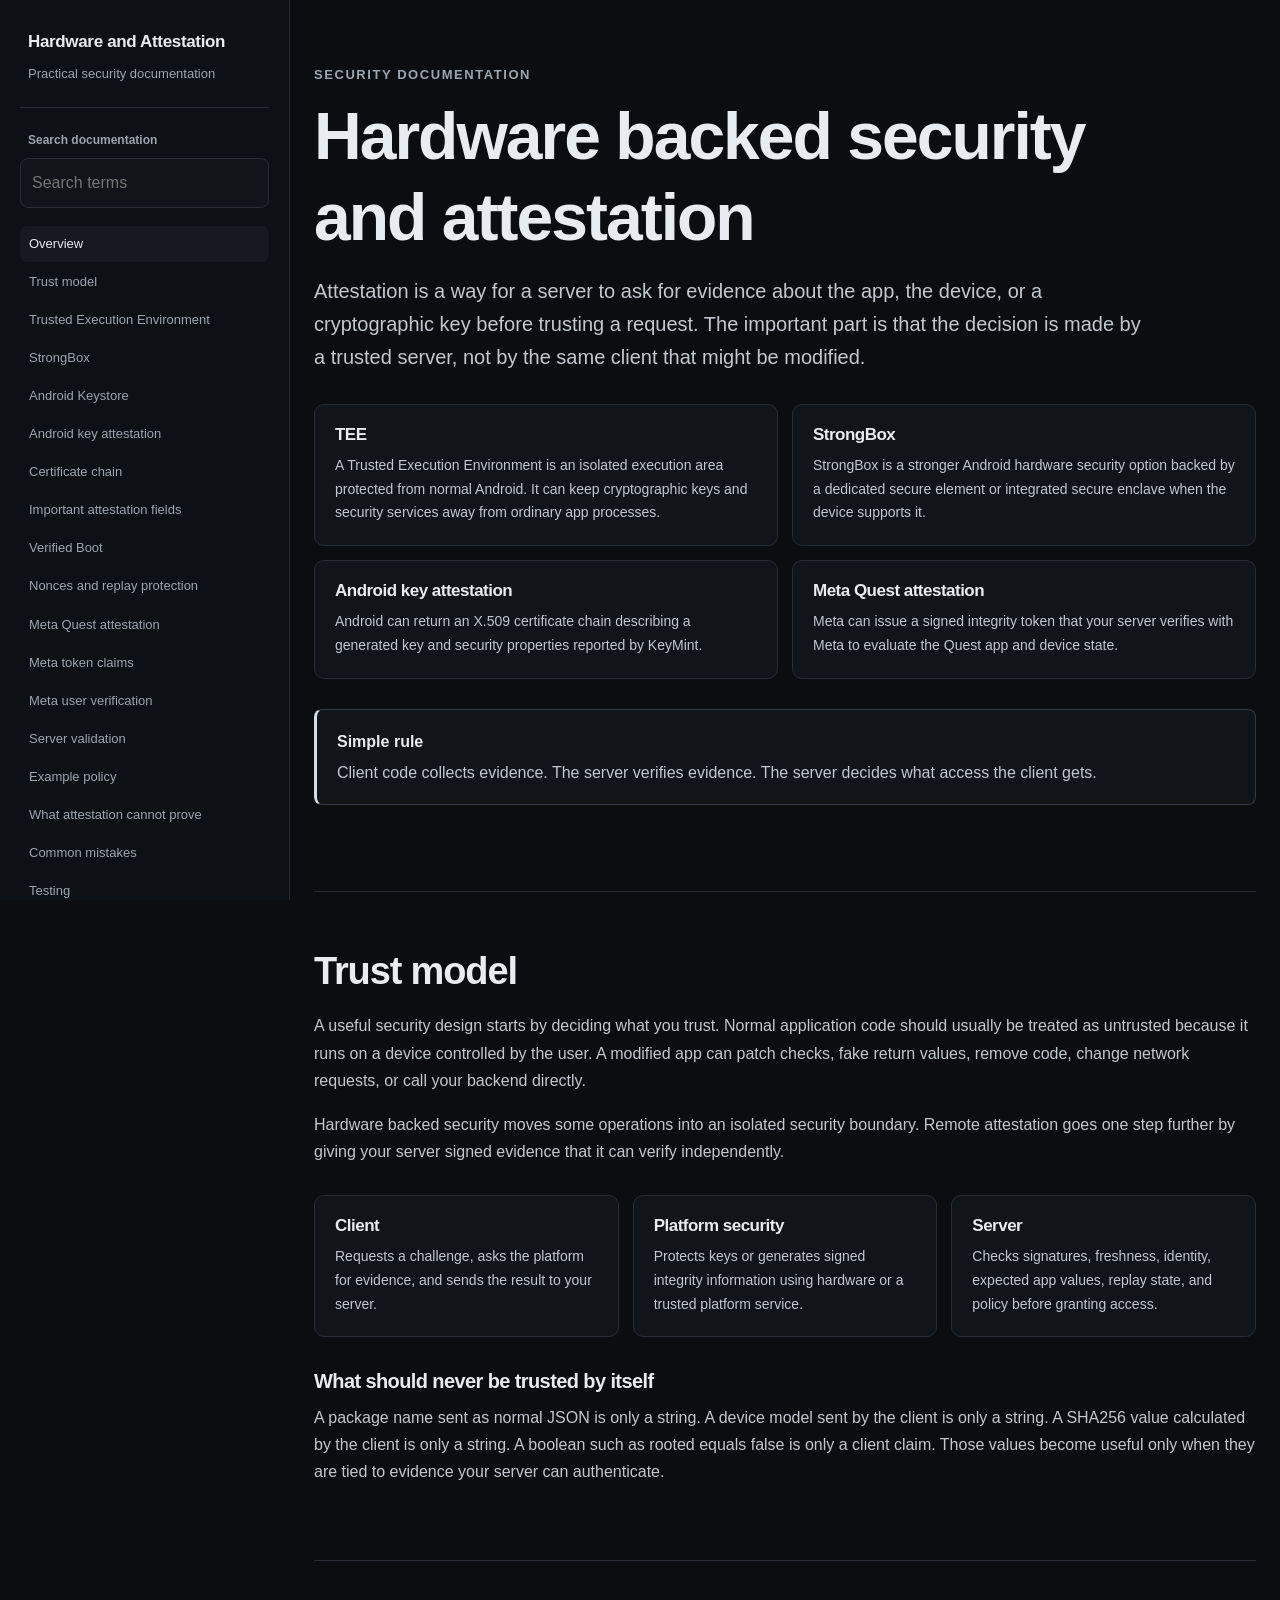
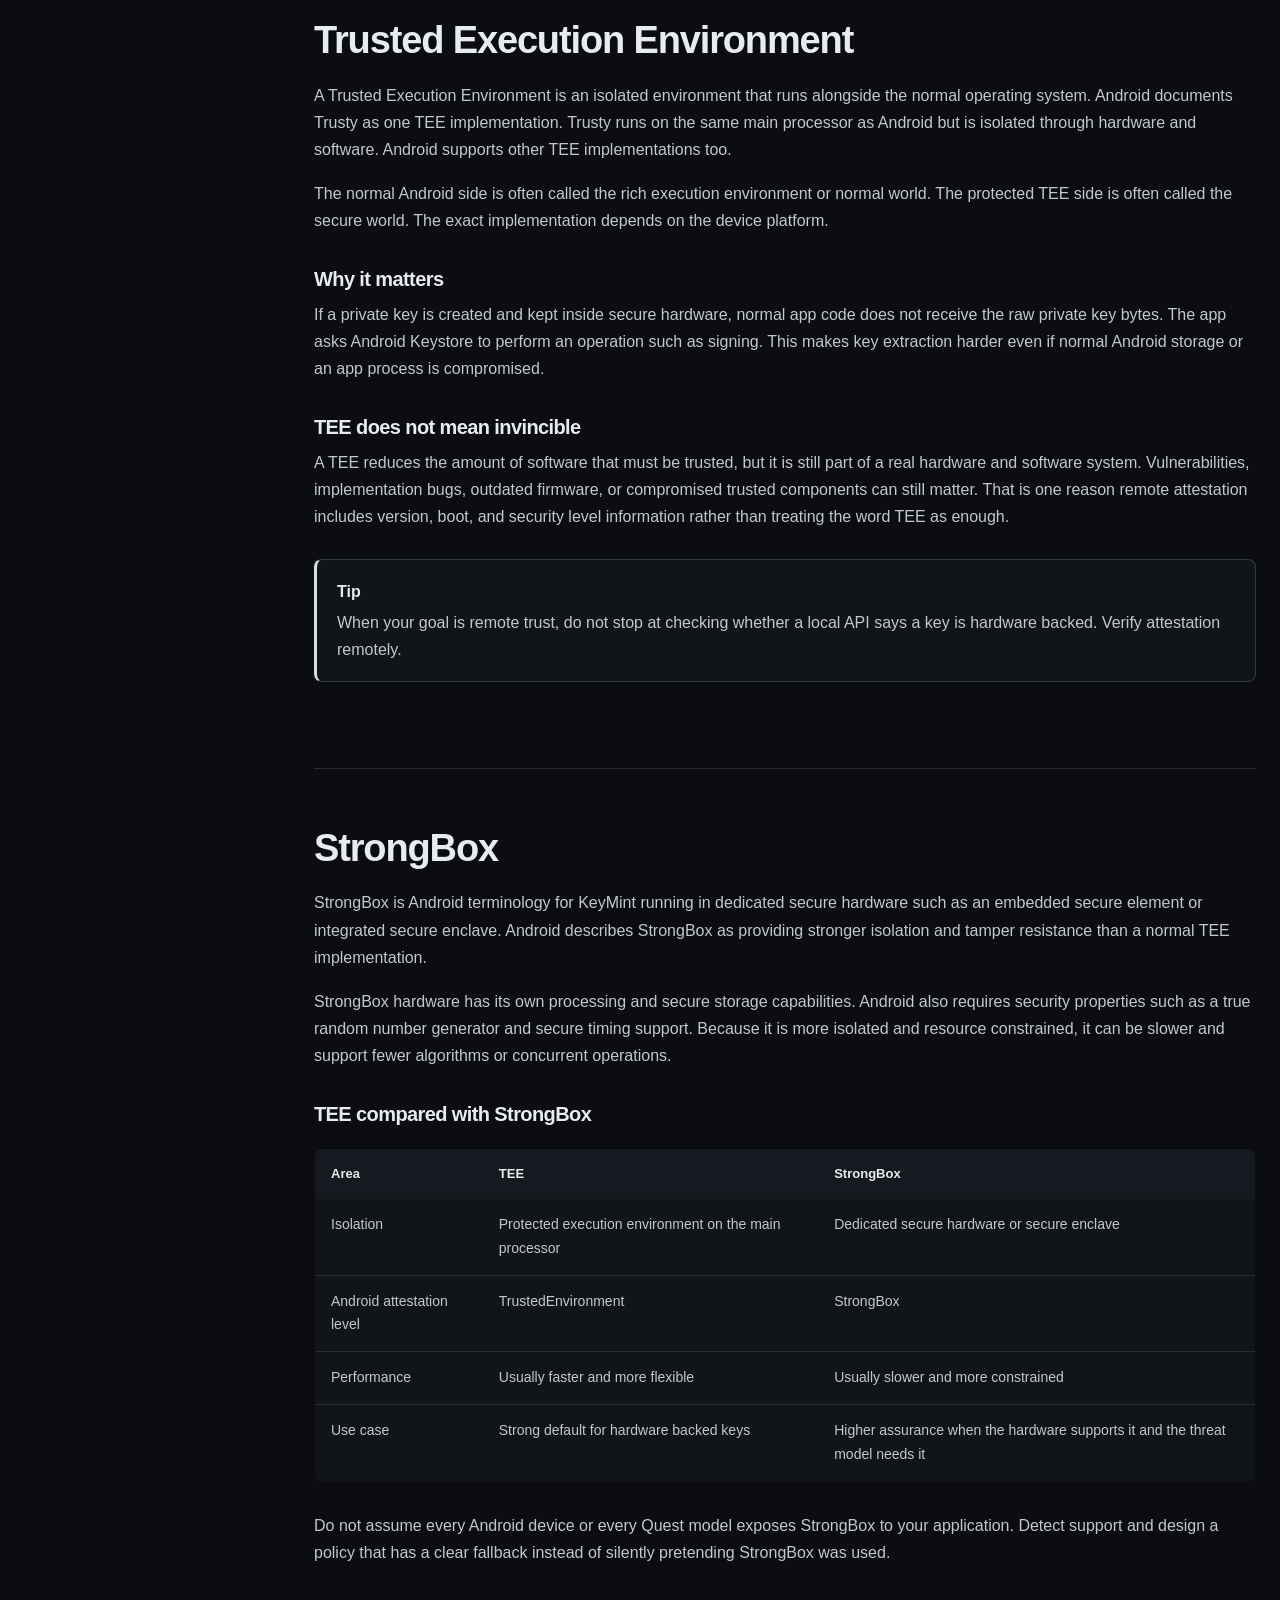
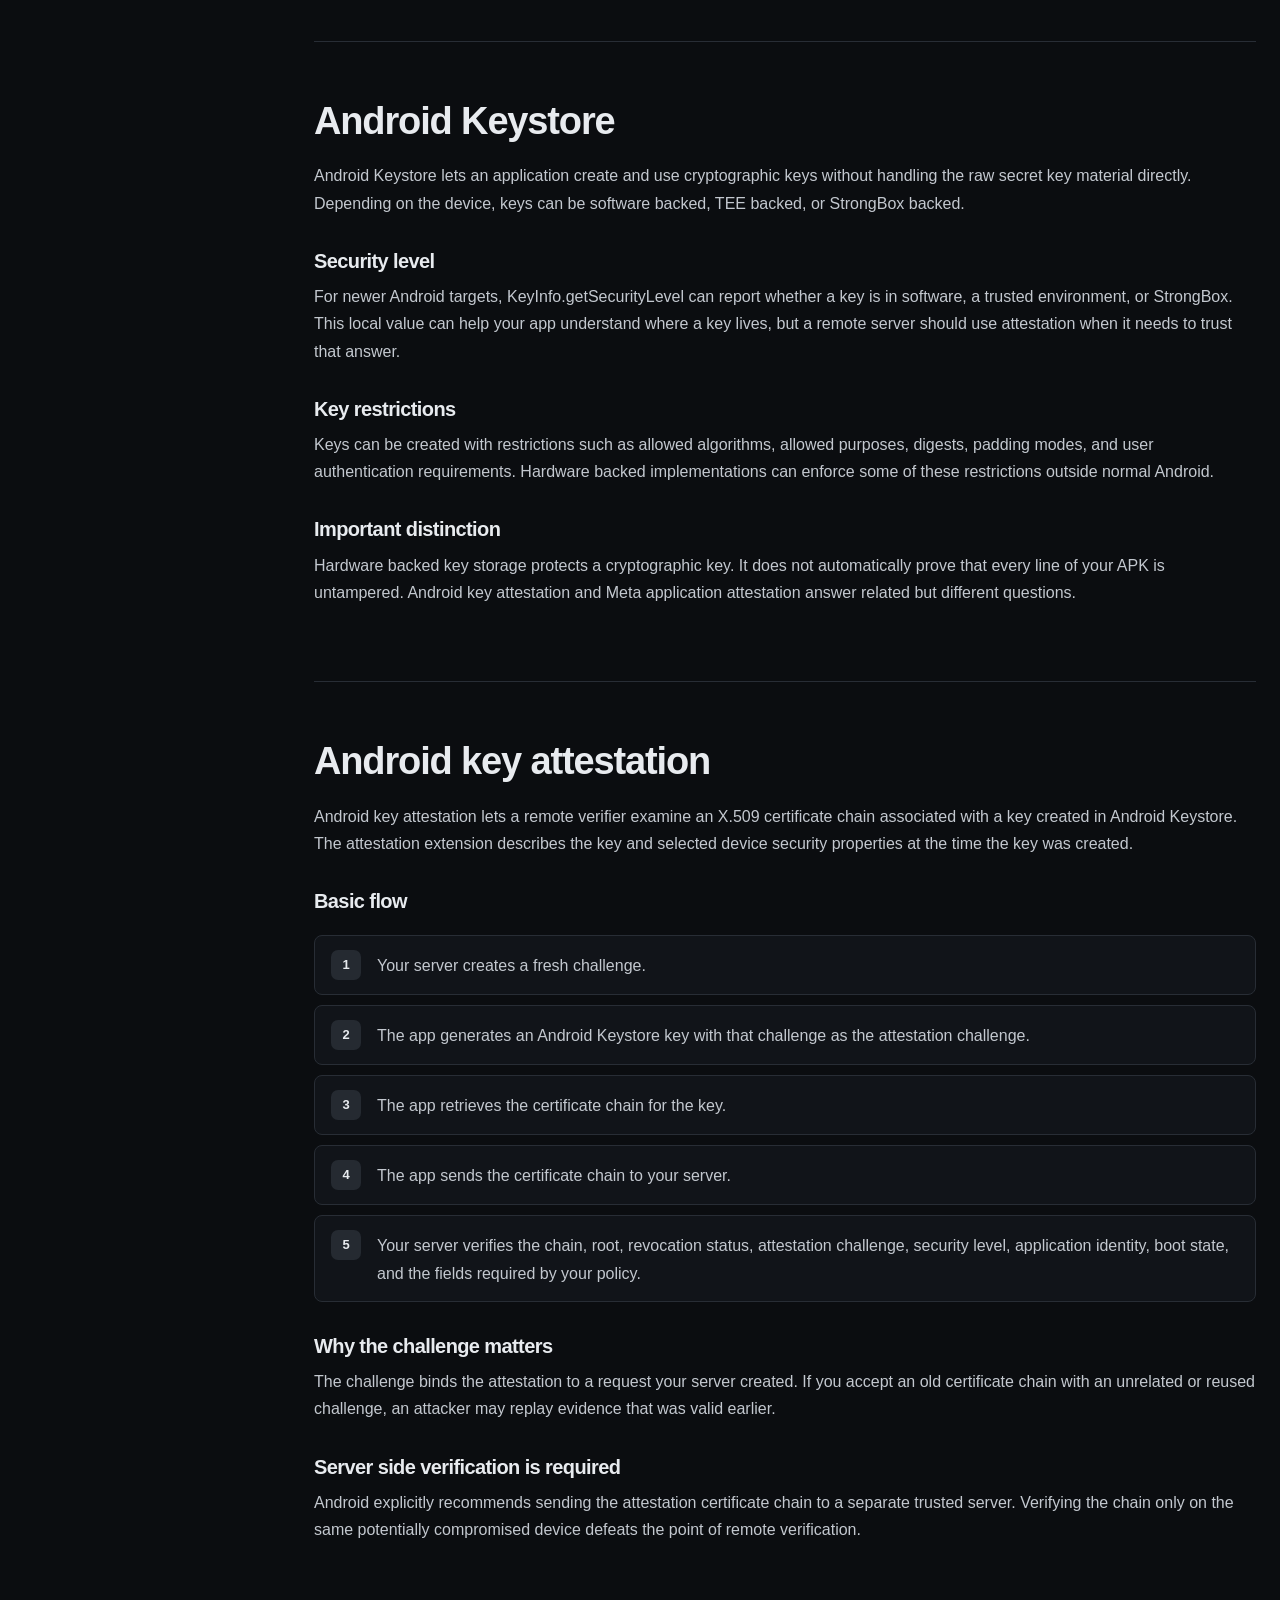
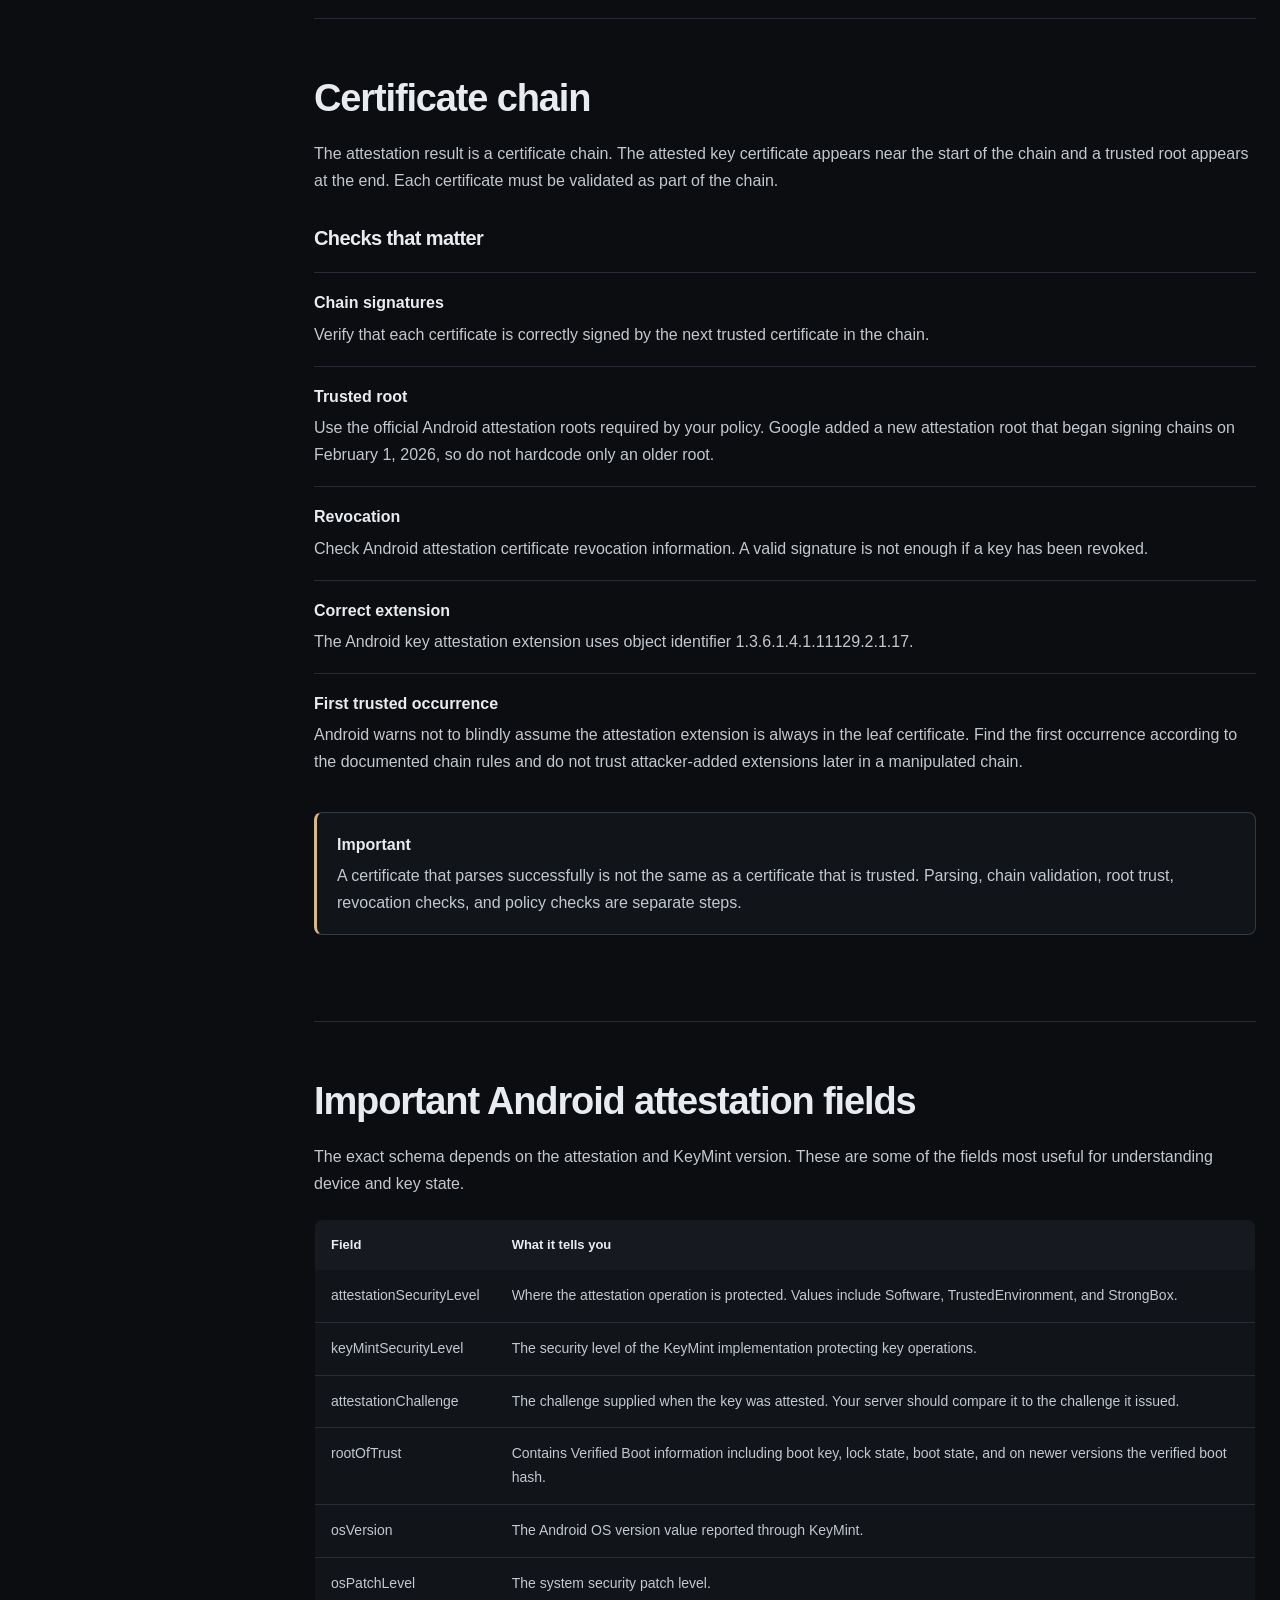
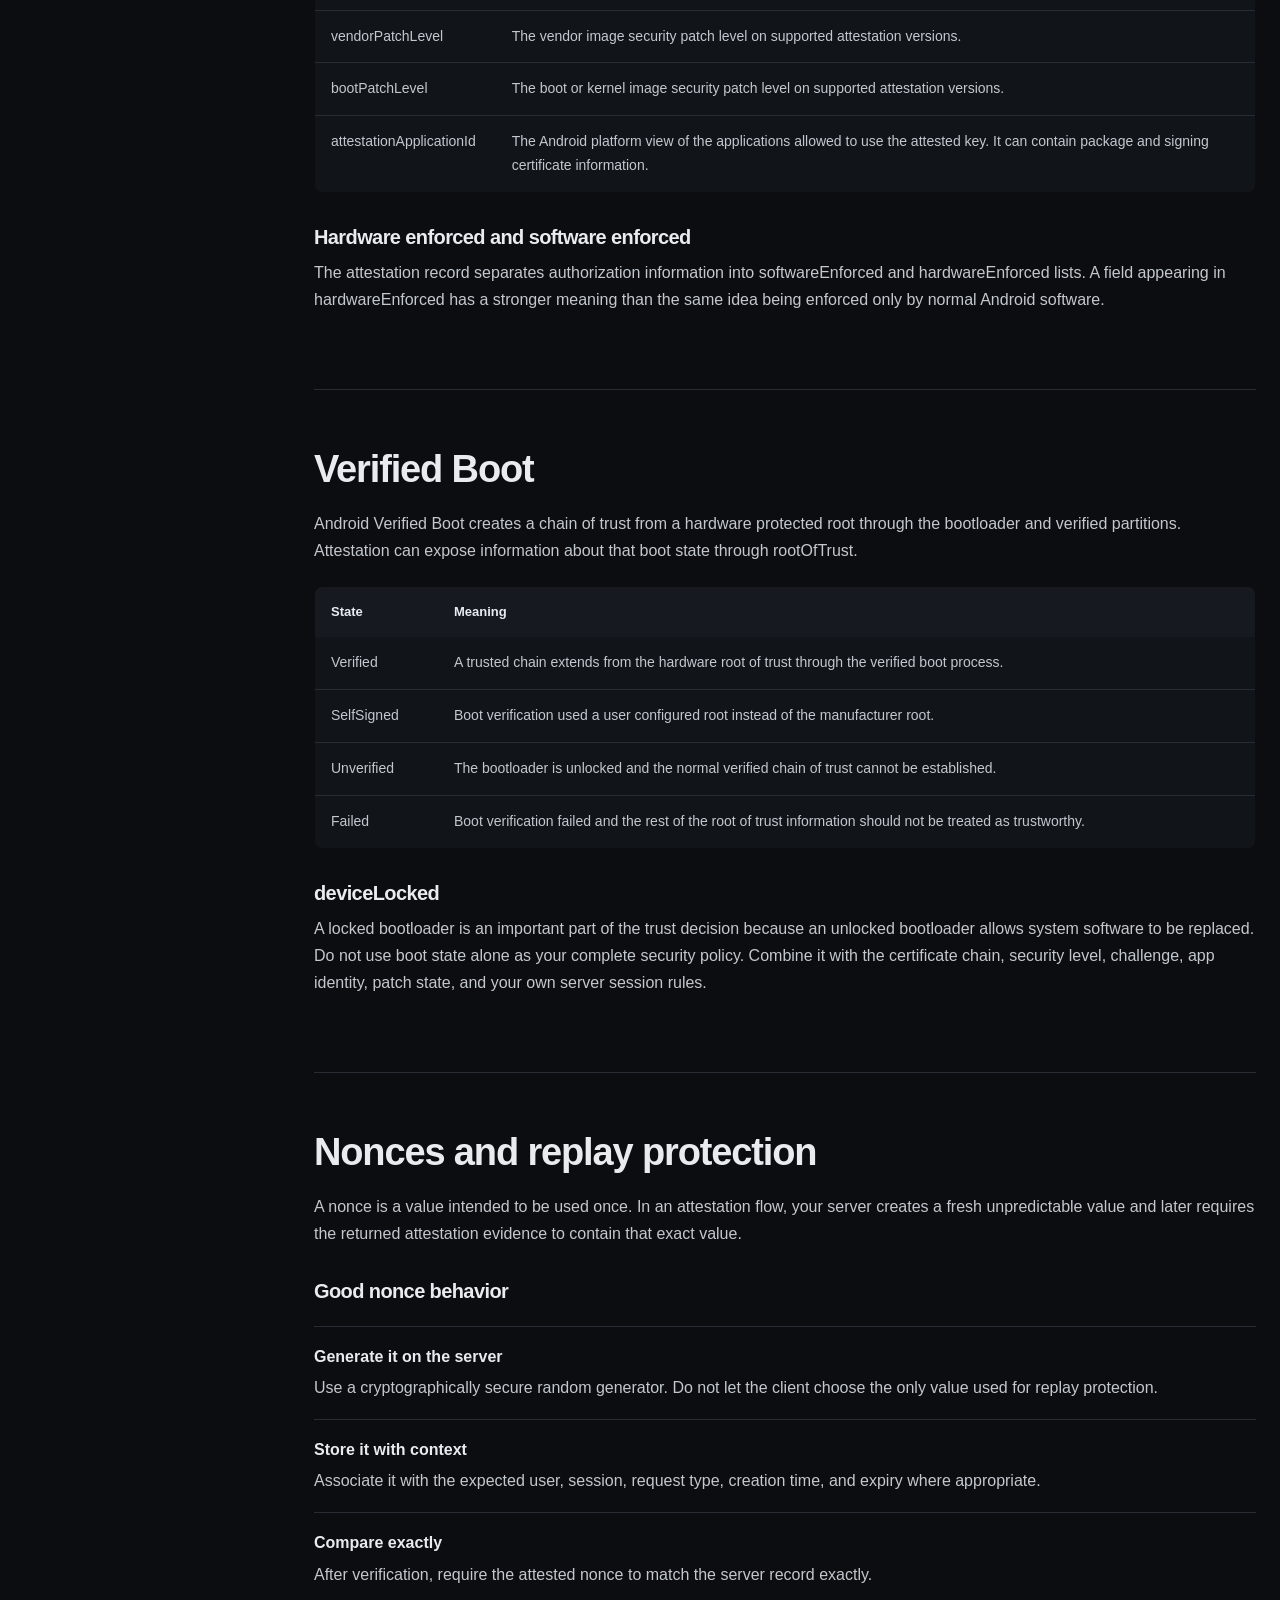
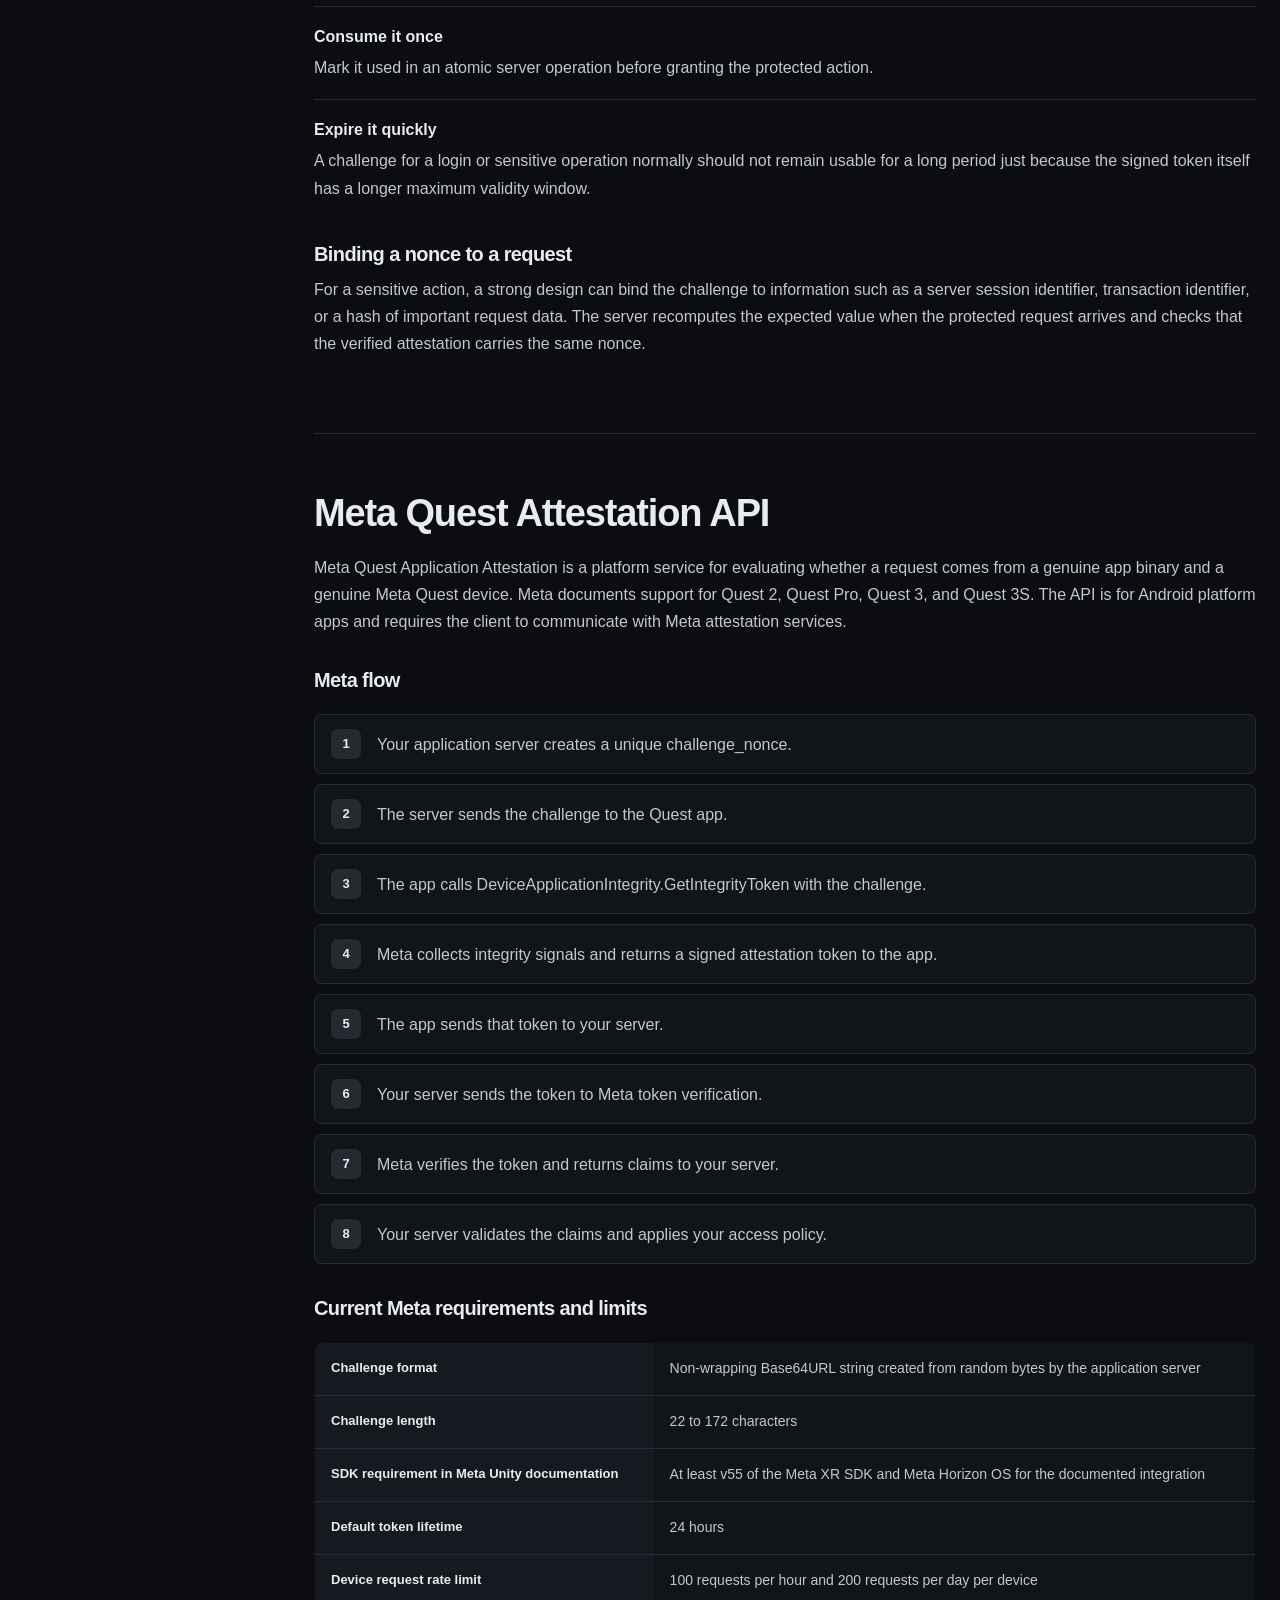
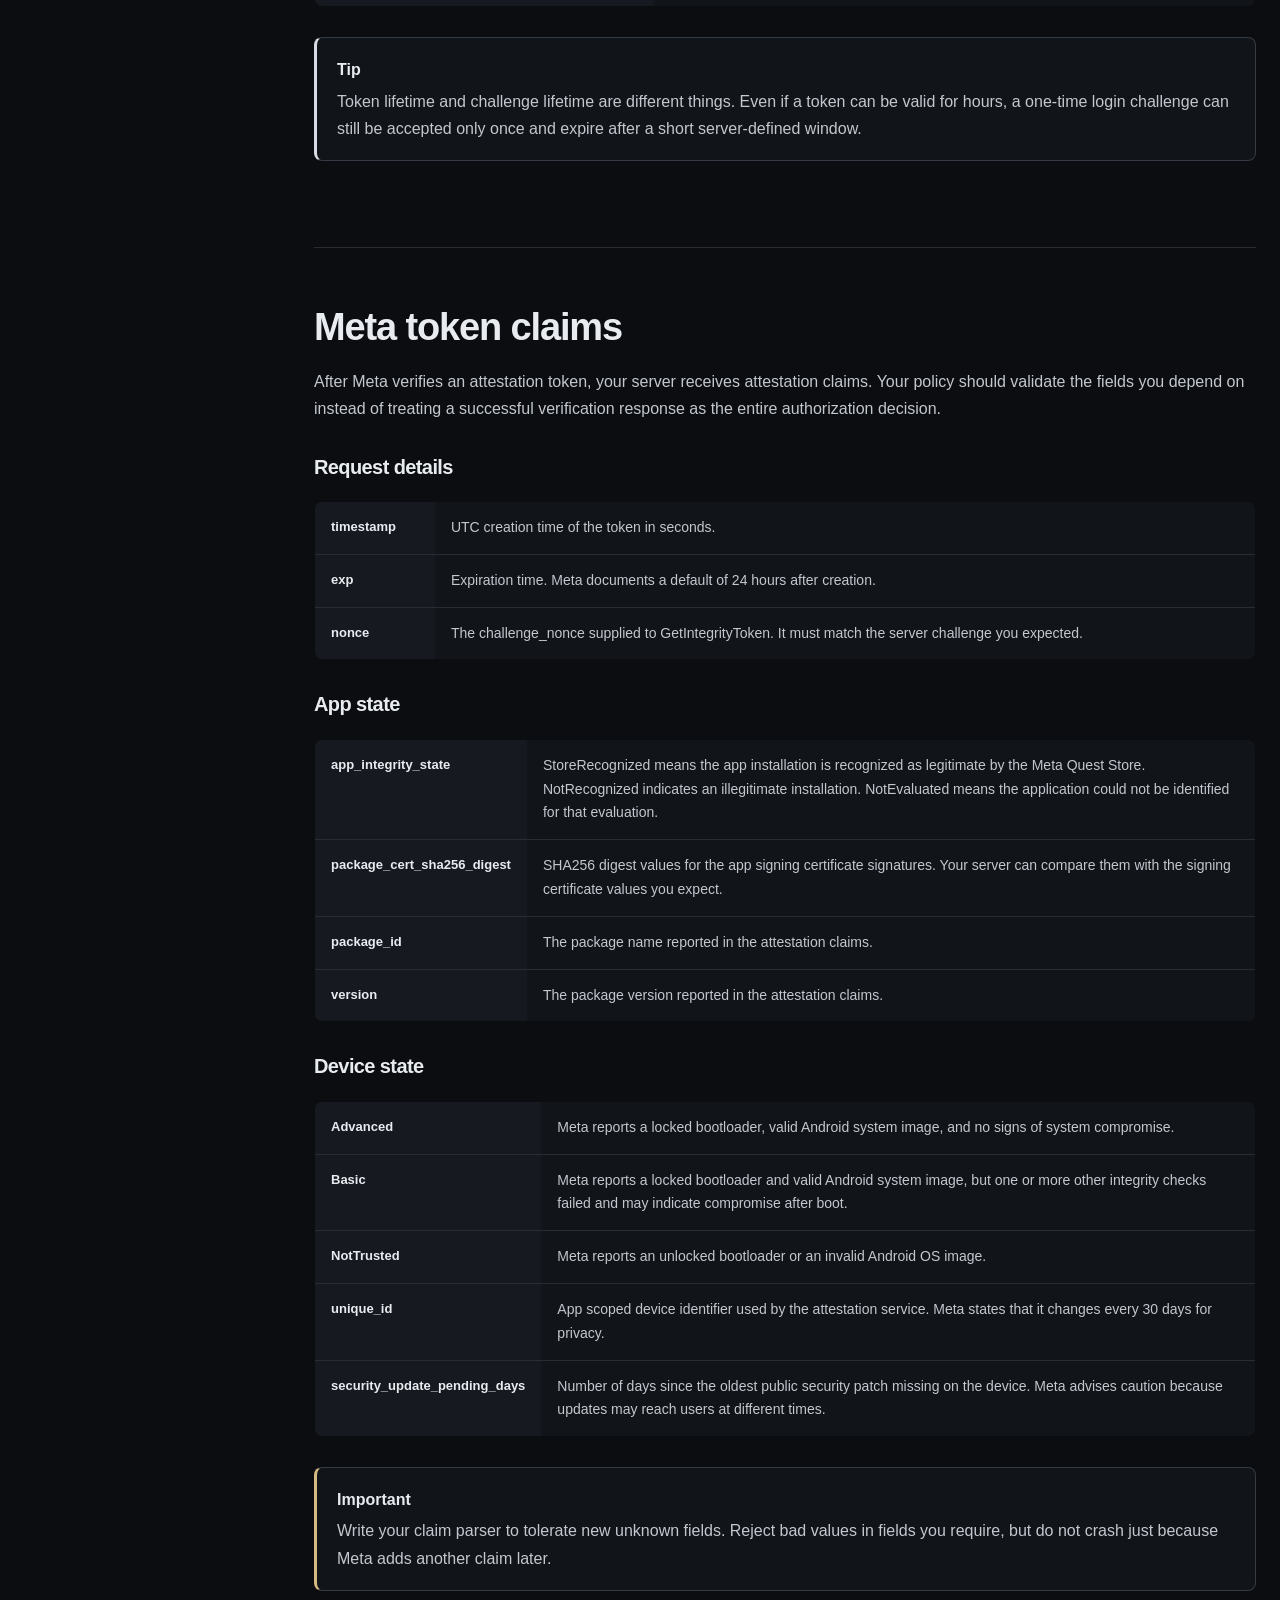
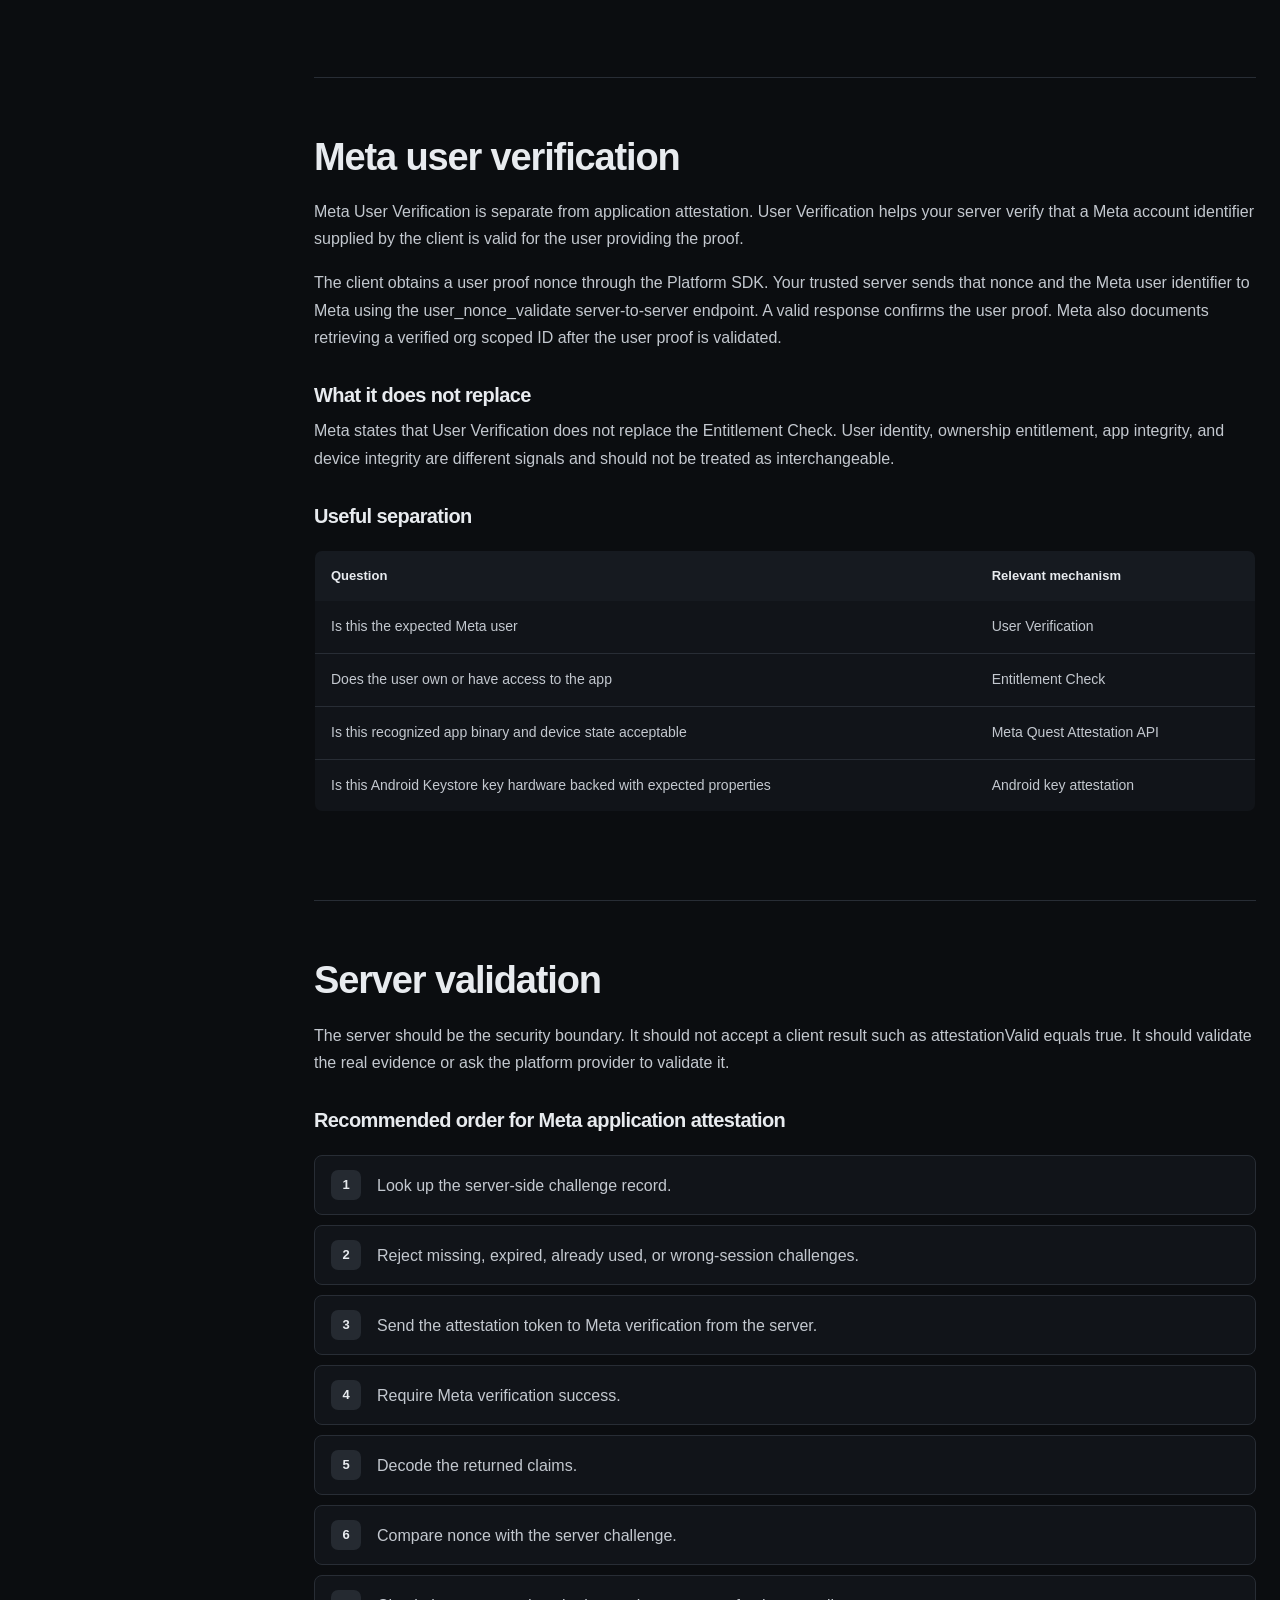
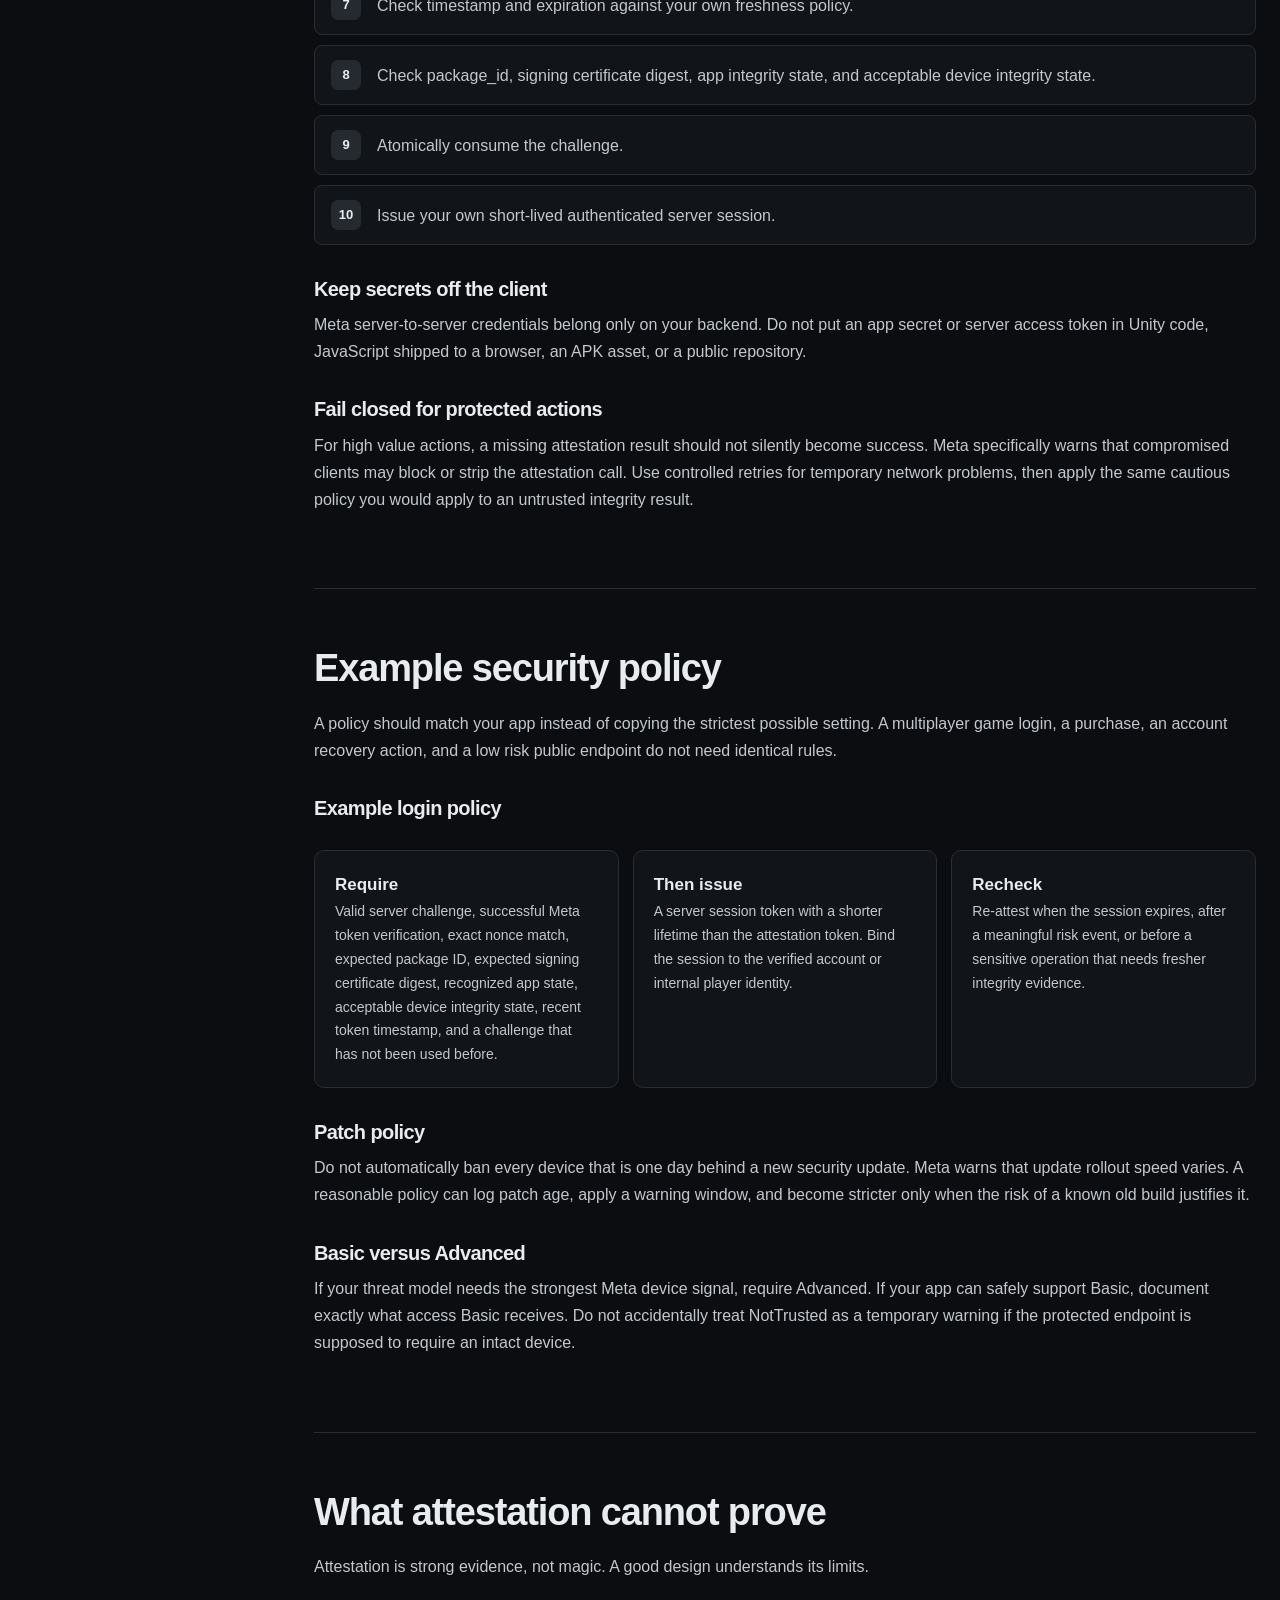
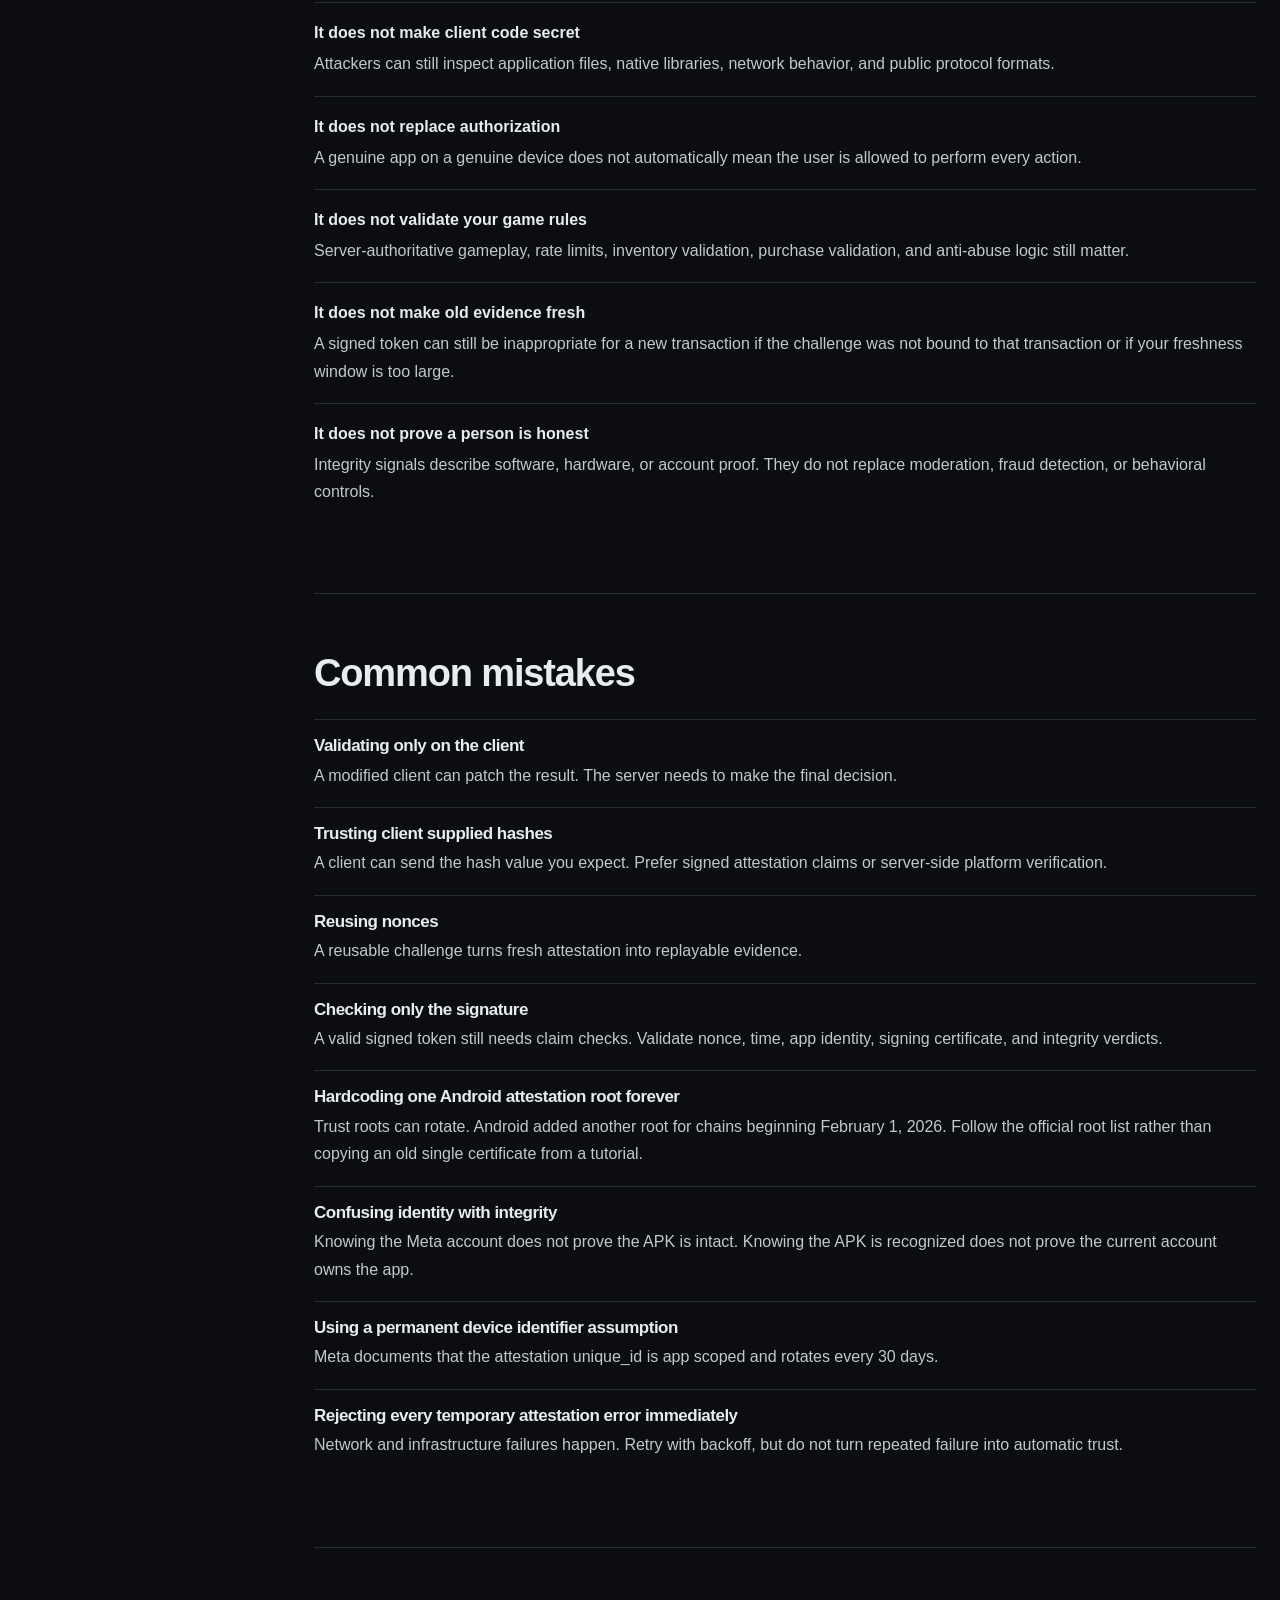
==== index.html @ 3922815c "Add files via upload" ====
<!doctype html>
<html lang="en">
<head>
  <meta charset="utf-8">
  <meta name="viewport" content="width=device-width, initial-scale=1">
  <meta name="description" content="Practical documentation for hardware backed security, Android TEE and StrongBox, Android key attestation, and Meta Quest attestation.">
  <title>Hardware and Attestation Docs</title>
  <link rel="stylesheet" href="styles.css">
</head>
<body>
  <div class="site-shell">
    <aside class="sidebar" id="sidebar">
      <div class="brand">
        <a href="#overview">Hardware and Attestation</a>
        <p>Practical security documentation</p>
      </div>

      <label class="search-label" for="doc-search">Search documentation</label>
      <input id="doc-search" class="search" type="search" placeholder="Search terms" autocomplete="off">

      <nav class="nav" aria-label="Documentation navigation">
        <a href="#overview">Overview</a>
        <a href="#trust-model">Trust model</a>
        <a href="#tee">Trusted Execution Environment</a>
        <a href="#strongbox">StrongBox</a>
        <a href="#keystore">Android Keystore</a>
        <a href="#key-attestation">Android key attestation</a>
        <a href="#certificate-chain">Certificate chain</a>
        <a href="#attestation-fields">Important attestation fields</a>
        <a href="#verified-boot">Verified Boot</a>
        <a href="#nonce">Nonces and replay protection</a>
        <a href="#meta-attestation">Meta Quest attestation</a>
        <a href="#meta-claims">Meta token claims</a>
        <a href="#meta-user-verification">Meta user verification</a>
        <a href="#server-validation">Server validation</a>
        <a href="#policy">Example policy</a>
        <a href="#limits">What attestation cannot prove</a>
        <a href="#mistakes">Common mistakes</a>
        <a href="#testing">Testing</a>
        <a href="#vercel">Vercel setup</a>
        <a href="#editing">Editing this site</a>
        <a href="#references">Official references</a>
      </nav>
    </aside>

    <main class="main">
      <div class="mobile-topbar">
        <button id="menu-button" class="menu-button" type="button">Menu</button>
        <span>Hardware and Attestation</span>
      </div>

      <article class="content" id="content">
        <section id="overview" class="doc-section hero searchable">
          <p class="eyebrow">Security documentation</p>
          <h1>Hardware backed security and attestation</h1>
          <p class="lead">Attestation is a way for a server to ask for evidence about the app, the device, or a cryptographic key before trusting a request. The important part is that the decision is made by a trusted server, not by the same client that might be modified.</p>
          <div class="summary-grid">
            <div class="summary-card">
              <h2>TEE</h2>
              <p>A Trusted Execution Environment is an isolated execution area protected from normal Android. It can keep cryptographic keys and security services away from ordinary app processes.</p>
            </div>
            <div class="summary-card">
              <h2>StrongBox</h2>
              <p>StrongBox is a stronger Android hardware security option backed by a dedicated secure element or integrated secure enclave when the device supports it.</p>
            </div>
            <div class="summary-card">
              <h2>Android key attestation</h2>
              <p>Android can return an X.509 certificate chain describing a generated key and security properties reported by KeyMint.</p>
            </div>
            <div class="summary-card">
              <h2>Meta Quest attestation</h2>
              <p>Meta can issue a signed integrity token that your server verifies with Meta to evaluate the Quest app and device state.</p>
            </div>
          </div>
          <div class="callout">
            <strong>Simple rule</strong>
            <p>Client code collects evidence. The server verifies evidence. The server decides what access the client gets.</p>
          </div>
        </section>

        <section id="trust-model" class="doc-section searchable">
          <h2>Trust model</h2>
          <p>A useful security design starts by deciding what you trust. Normal application code should usually be treated as untrusted because it runs on a device controlled by the user. A modified app can patch checks, fake return values, remove code, change network requests, or call your backend directly.</p>
          <p>Hardware backed security moves some operations into an isolated security boundary. Remote attestation goes one step further by giving your server signed evidence that it can verify independently.</p>
          <div class="three-column">
            <div>
              <h3>Client</h3>
              <p>Requests a challenge, asks the platform for evidence, and sends the result to your server.</p>
            </div>
            <div>
              <h3>Platform security</h3>
              <p>Protects keys or generates signed integrity information using hardware or a trusted platform service.</p>
            </div>
            <div>
              <h3>Server</h3>
              <p>Checks signatures, freshness, identity, expected app values, replay state, and policy before granting access.</p>
            </div>
          </div>
          <h3>What should never be trusted by itself</h3>
          <p>A package name sent as normal JSON is only a string. A device model sent by the client is only a string. A SHA256 value calculated by the client is only a string. A boolean such as rooted equals false is only a client claim. Those values become useful only when they are tied to evidence your server can authenticate.</p>
        </section>

        <section id="tee" class="doc-section searchable">
          <h2>Trusted Execution Environment</h2>
          <p>A Trusted Execution Environment is an isolated environment that runs alongside the normal operating system. Android documents Trusty as one TEE implementation. Trusty runs on the same main processor as Android but is isolated through hardware and software. Android supports other TEE implementations too.</p>
          <p>The normal Android side is often called the rich execution environment or normal world. The protected TEE side is often called the secure world. The exact implementation depends on the device platform.</p>
          <h3>Why it matters</h3>
          <p>If a private key is created and kept inside secure hardware, normal app code does not receive the raw private key bytes. The app asks Android Keystore to perform an operation such as signing. This makes key extraction harder even if normal Android storage or an app process is compromised.</p>
          <h3>TEE does not mean invincible</h3>
          <p>A TEE reduces the amount of software that must be trusted, but it is still part of a real hardware and software system. Vulnerabilities, implementation bugs, outdated firmware, or compromised trusted components can still matter. That is one reason remote attestation includes version, boot, and security level information rather than treating the word TEE as enough.</p>
          <div class="callout">
            <strong>Tip</strong>
            <p>When your goal is remote trust, do not stop at checking whether a local API says a key is hardware backed. Verify attestation remotely.</p>
          </div>
        </section>

        <section id="strongbox" class="doc-section searchable">
          <h2>StrongBox</h2>
          <p>StrongBox is Android terminology for KeyMint running in dedicated secure hardware such as an embedded secure element or integrated secure enclave. Android describes StrongBox as providing stronger isolation and tamper resistance than a normal TEE implementation.</p>
          <p>StrongBox hardware has its own processing and secure storage capabilities. Android also requires security properties such as a true random number generator and secure timing support. Because it is more isolated and resource constrained, it can be slower and support fewer algorithms or concurrent operations.</p>
          <h3>TEE compared with StrongBox</h3>
          <table>
            <thead>
              <tr>
                <th>Area</th>
                <th>TEE</th>
                <th>StrongBox</th>
              </tr>
            </thead>
            <tbody>
              <tr>
                <td>Isolation</td>
                <td>Protected execution environment on the main processor</td>
                <td>Dedicated secure hardware or secure enclave</td>
              </tr>
              <tr>
                <td>Android attestation level</td>
                <td>TrustedEnvironment</td>
                <td>StrongBox</td>
              </tr>
              <tr>
                <td>Performance</td>
                <td>Usually faster and more flexible</td>
                <td>Usually slower and more constrained</td>
              </tr>
              <tr>
                <td>Use case</td>
                <td>Strong default for hardware backed keys</td>
                <td>Higher assurance when the hardware supports it and the threat model needs it</td>
              </tr>
            </tbody>
          </table>
          <p>Do not assume every Android device or every Quest model exposes StrongBox to your application. Detect support and design a policy that has a clear fallback instead of silently pretending StrongBox was used.</p>
        </section>

        <section id="keystore" class="doc-section searchable">
          <h2>Android Keystore</h2>
          <p>Android Keystore lets an application create and use cryptographic keys without handling the raw secret key material directly. Depending on the device, keys can be software backed, TEE backed, or StrongBox backed.</p>
          <h3>Security level</h3>
          <p>For newer Android targets, KeyInfo.getSecurityLevel can report whether a key is in software, a trusted environment, or StrongBox. This local value can help your app understand where a key lives, but a remote server should use attestation when it needs to trust that answer.</p>
          <h3>Key restrictions</h3>
          <p>Keys can be created with restrictions such as allowed algorithms, allowed purposes, digests, padding modes, and user authentication requirements. Hardware backed implementations can enforce some of these restrictions outside normal Android.</p>
          <h3>Important distinction</h3>
          <p>Hardware backed key storage protects a cryptographic key. It does not automatically prove that every line of your APK is untampered. Android key attestation and Meta application attestation answer related but different questions.</p>
        </section>

        <section id="key-attestation" class="doc-section searchable">
          <h2>Android key attestation</h2>
          <p>Android key attestation lets a remote verifier examine an X.509 certificate chain associated with a key created in Android Keystore. The attestation extension describes the key and selected device security properties at the time the key was created.</p>
          <h3>Basic flow</h3>
          <div class="flow">
            <div><span>1</span><p>Your server creates a fresh challenge.</p></div>
            <div><span>2</span><p>The app generates an Android Keystore key with that challenge as the attestation challenge.</p></div>
            <div><span>3</span><p>The app retrieves the certificate chain for the key.</p></div>
            <div><span>4</span><p>The app sends the certificate chain to your server.</p></div>
            <div><span>5</span><p>Your server verifies the chain, root, revocation status, attestation challenge, security level, application identity, boot state, and the fields required by your policy.</p></div>
          </div>
          <h3>Why the challenge matters</h3>
          <p>The challenge binds the attestation to a request your server created. If you accept an old certificate chain with an unrelated or reused challenge, an attacker may replay evidence that was valid earlier.</p>
          <h3>Server side verification is required</h3>
          <p>Android explicitly recommends sending the attestation certificate chain to a separate trusted server. Verifying the chain only on the same potentially compromised device defeats the point of remote verification.</p>
        </section>

        <section id="certificate-chain" class="doc-section searchable">
          <h2>Certificate chain</h2>
          <p>The attestation result is a certificate chain. The attested key certificate appears near the start of the chain and a trusted root appears at the end. Each certificate must be validated as part of the chain.</p>
          <h3>Checks that matter</h3>
          <div class="detail-list">
            <div>
              <strong>Chain signatures</strong>
              <p>Verify that each certificate is correctly signed by the next trusted certificate in the chain.</p>
            </div>
            <div>
              <strong>Trusted root</strong>
              <p>Use the official Android attestation roots required by your policy. Google added a new attestation root that began signing chains on February 1, 2026, so do not hardcode only an older root.</p>
            </div>
            <div>
              <strong>Revocation</strong>
              <p>Check Android attestation certificate revocation information. A valid signature is not enough if a key has been revoked.</p>
            </div>
            <div>
              <strong>Correct extension</strong>
              <p>The Android key attestation extension uses object identifier 1.3.6.1.4.1.11129.2.1.17.</p>
            </div>
            <div>
              <strong>First trusted occurrence</strong>
              <p>Android warns not to blindly assume the attestation extension is always in the leaf certificate. Find the first occurrence according to the documented chain rules and do not trust attacker-added extensions later in a manipulated chain.</p>
            </div>
          </div>
          <div class="callout warning">
            <strong>Important</strong>
            <p>A certificate that parses successfully is not the same as a certificate that is trusted. Parsing, chain validation, root trust, revocation checks, and policy checks are separate steps.</p>
          </div>
        </section>

        <section id="attestation-fields" class="doc-section searchable">
          <h2>Important Android attestation fields</h2>
          <p>The exact schema depends on the attestation and KeyMint version. These are some of the fields most useful for understanding device and key state.</p>
          <table>
            <thead>
              <tr>
                <th>Field</th>
                <th>What it tells you</th>
              </tr>
            </thead>
            <tbody>
              <tr>
                <td>attestationSecurityLevel</td>
                <td>Where the attestation operation is protected. Values include Software, TrustedEnvironment, and StrongBox.</td>
              </tr>
              <tr>
                <td>keyMintSecurityLevel</td>
                <td>The security level of the KeyMint implementation protecting key operations.</td>
              </tr>
              <tr>
                <td>attestationChallenge</td>
                <td>The challenge supplied when the key was attested. Your server should compare it to the challenge it issued.</td>
              </tr>
              <tr>
                <td>rootOfTrust</td>
                <td>Contains Verified Boot information including boot key, lock state, boot state, and on newer versions the verified boot hash.</td>
              </tr>
              <tr>
                <td>osVersion</td>
                <td>The Android OS version value reported through KeyMint.</td>
              </tr>
              <tr>
                <td>osPatchLevel</td>
                <td>The system security patch level.</td>
              </tr>
              <tr>
                <td>vendorPatchLevel</td>
                <td>The vendor image security patch level on supported attestation versions.</td>
              </tr>
              <tr>
                <td>bootPatchLevel</td>
                <td>The boot or kernel image security patch level on supported attestation versions.</td>
              </tr>
              <tr>
                <td>attestationApplicationId</td>
                <td>The Android platform view of the applications allowed to use the attested key. It can contain package and signing certificate information.</td>
              </tr>
            </tbody>
          </table>
          <h3>Hardware enforced and software enforced</h3>
          <p>The attestation record separates authorization information into softwareEnforced and hardwareEnforced lists. A field appearing in hardwareEnforced has a stronger meaning than the same idea being enforced only by normal Android software.</p>
        </section>

        <section id="verified-boot" class="doc-section searchable">
          <h2>Verified Boot</h2>
          <p>Android Verified Boot creates a chain of trust from a hardware protected root through the bootloader and verified partitions. Attestation can expose information about that boot state through rootOfTrust.</p>
          <table>
            <thead>
              <tr>
                <th>State</th>
                <th>Meaning</th>
              </tr>
            </thead>
            <tbody>
              <tr>
                <td>Verified</td>
                <td>A trusted chain extends from the hardware root of trust through the verified boot process.</td>
              </tr>
              <tr>
                <td>SelfSigned</td>
                <td>Boot verification used a user configured root instead of the manufacturer root.</td>
              </tr>
              <tr>
                <td>Unverified</td>
                <td>The bootloader is unlocked and the normal verified chain of trust cannot be established.</td>
              </tr>
              <tr>
                <td>Failed</td>
                <td>Boot verification failed and the rest of the root of trust information should not be treated as trustworthy.</td>
              </tr>
            </tbody>
          </table>
          <h3>deviceLocked</h3>
          <p>A locked bootloader is an important part of the trust decision because an unlocked bootloader allows system software to be replaced. Do not use boot state alone as your complete security policy. Combine it with the certificate chain, security level, challenge, app identity, patch state, and your own server session rules.</p>
        </section>

        <section id="nonce" class="doc-section searchable">
          <h2>Nonces and replay protection</h2>
          <p>A nonce is a value intended to be used once. In an attestation flow, your server creates a fresh unpredictable value and later requires the returned attestation evidence to contain that exact value.</p>
          <h3>Good nonce behavior</h3>
          <div class="detail-list">
            <div>
              <strong>Generate it on the server</strong>
              <p>Use a cryptographically secure random generator. Do not let the client choose the only value used for replay protection.</p>
            </div>
            <div>
              <strong>Store it with context</strong>
              <p>Associate it with the expected user, session, request type, creation time, and expiry where appropriate.</p>
            </div>
            <div>
              <strong>Compare exactly</strong>
              <p>After verification, require the attested nonce to match the server record exactly.</p>
            </div>
            <div>
              <strong>Consume it once</strong>
              <p>Mark it used in an atomic server operation before granting the protected action.</p>
            </div>
            <div>
              <strong>Expire it quickly</strong>
              <p>A challenge for a login or sensitive operation normally should not remain usable for a long period just because the signed token itself has a longer maximum validity window.</p>
            </div>
          </div>
          <h3>Binding a nonce to a request</h3>
          <p>For a sensitive action, a strong design can bind the challenge to information such as a server session identifier, transaction identifier, or a hash of important request data. The server recomputes the expected value when the protected request arrives and checks that the verified attestation carries the same nonce.</p>
        </section>

        <section id="meta-attestation" class="doc-section searchable">
          <h2>Meta Quest Attestation API</h2>
          <p>Meta Quest Application Attestation is a platform service for evaluating whether a request comes from a genuine app binary and a genuine Meta Quest device. Meta documents support for Quest 2, Quest Pro, Quest 3, and Quest 3S. The API is for Android platform apps and requires the client to communicate with Meta attestation services.</p>
          <h3>Meta flow</h3>
          <div class="flow">
            <div><span>1</span><p>Your application server creates a unique challenge_nonce.</p></div>
            <div><span>2</span><p>The server sends the challenge to the Quest app.</p></div>
            <div><span>3</span><p>The app calls DeviceApplicationIntegrity.GetIntegrityToken with the challenge.</p></div>
            <div><span>4</span><p>Meta collects integrity signals and returns a signed attestation token to the app.</p></div>
            <div><span>5</span><p>The app sends that token to your server.</p></div>
            <div><span>6</span><p>Your server sends the token to Meta token verification.</p></div>
            <div><span>7</span><p>Meta verifies the token and returns claims to your server.</p></div>
            <div><span>8</span><p>Your server validates the claims and applies your access policy.</p></div>
          </div>
          <h3>Current Meta requirements and limits</h3>
          <table>
            <tbody>
              <tr>
                <th>Challenge format</th>
                <td>Non-wrapping Base64URL string created from random bytes by the application server</td>
              </tr>
              <tr>
                <th>Challenge length</th>
                <td>22 to 172 characters</td>
              </tr>
              <tr>
                <th>SDK requirement in Meta Unity documentation</th>
                <td>At least v55 of the Meta XR SDK and Meta Horizon OS for the documented integration</td>
              </tr>
              <tr>
                <th>Default token lifetime</th>
                <td>24 hours</td>
              </tr>
              <tr>
                <th>Device request rate limit</th>
                <td>100 requests per hour and 200 requests per day per device</td>
              </tr>
            </tbody>
          </table>
          <div class="callout">
            <strong>Tip</strong>
            <p>Token lifetime and challenge lifetime are different things. Even if a token can be valid for hours, a one-time login challenge can still be accepted only once and expire after a short server-defined window.</p>
          </div>
        </section>

        <section id="meta-claims" class="doc-section searchable">
          <h2>Meta token claims</h2>
          <p>After Meta verifies an attestation token, your server receives attestation claims. Your policy should validate the fields you depend on instead of treating a successful verification response as the entire authorization decision.</p>
          <h3>Request details</h3>
          <table>
            <tbody>
              <tr>
                <th>timestamp</th>
                <td>UTC creation time of the token in seconds.</td>
              </tr>
              <tr>
                <th>exp</th>
                <td>Expiration time. Meta documents a default of 24 hours after creation.</td>
              </tr>
              <tr>
                <th>nonce</th>
                <td>The challenge_nonce supplied to GetIntegrityToken. It must match the server challenge you expected.</td>
              </tr>
            </tbody>
          </table>
          <h3>App state</h3>
          <table>
            <tbody>
              <tr>
                <th>app_integrity_state</th>
                <td>StoreRecognized means the app installation is recognized as legitimate by the Meta Quest Store. NotRecognized indicates an illegitimate installation. NotEvaluated means the application could not be identified for that evaluation.</td>
              </tr>
              <tr>
                <th>package_cert_sha256_digest</th>
                <td>SHA256 digest values for the app signing certificate signatures. Your server can compare them with the signing certificate values you expect.</td>
              </tr>
              <tr>
                <th>package_id</th>
                <td>The package name reported in the attestation claims.</td>
              </tr>
              <tr>
                <th>version</th>
                <td>The package version reported in the attestation claims.</td>
              </tr>
            </tbody>
          </table>
          <h3>Device state</h3>
          <table>
            <tbody>
              <tr>
                <th>Advanced</th>
                <td>Meta reports a locked bootloader, valid Android system image, and no signs of system compromise.</td>
              </tr>
              <tr>
                <th>Basic</th>
                <td>Meta reports a locked bootloader and valid Android system image, but one or more other integrity checks failed and may indicate compromise after boot.</td>
              </tr>
              <tr>
                <th>NotTrusted</th>
                <td>Meta reports an unlocked bootloader or an invalid Android OS image.</td>
              </tr>
              <tr>
                <th>unique_id</th>
                <td>App scoped device identifier used by the attestation service. Meta states that it changes every 30 days for privacy.</td>
              </tr>
              <tr>
                <th>security_update_pending_days</th>
                <td>Number of days since the oldest public security patch missing on the device. Meta advises caution because updates may reach users at different times.</td>
              </tr>
            </tbody>
          </table>
          <div class="callout warning">
            <strong>Important</strong>
            <p>Write your claim parser to tolerate new unknown fields. Reject bad values in fields you require, but do not crash just because Meta adds another claim later.</p>
          </div>
        </section>

        <section id="meta-user-verification" class="doc-section searchable">
          <h2>Meta user verification</h2>
          <p>Meta User Verification is separate from application attestation. User Verification helps your server verify that a Meta account identifier supplied by the client is valid for the user providing the proof.</p>
          <p>The client obtains a user proof nonce through the Platform SDK. Your trusted server sends that nonce and the Meta user identifier to Meta using the user_nonce_validate server-to-server endpoint. A valid response confirms the user proof. Meta also documents retrieving a verified org scoped ID after the user proof is validated.</p>
          <h3>What it does not replace</h3>
          <p>Meta states that User Verification does not replace the Entitlement Check. User identity, ownership entitlement, app integrity, and device integrity are different signals and should not be treated as interchangeable.</p>
          <h3>Useful separation</h3>
          <table>
            <thead>
              <tr>
                <th>Question</th>
                <th>Relevant mechanism</th>
              </tr>
            </thead>
            <tbody>
              <tr>
                <td>Is this the expected Meta user</td>
                <td>User Verification</td>
              </tr>
              <tr>
                <td>Does the user own or have access to the app</td>
                <td>Entitlement Check</td>
              </tr>
              <tr>
                <td>Is this recognized app binary and device state acceptable</td>
                <td>Meta Quest Attestation API</td>
              </tr>
              <tr>
                <td>Is this Android Keystore key hardware backed with expected properties</td>
                <td>Android key attestation</td>
              </tr>
            </tbody>
          </table>
        </section>

        <section id="server-validation" class="doc-section searchable">
          <h2>Server validation</h2>
          <p>The server should be the security boundary. It should not accept a client result such as attestationValid equals true. It should validate the real evidence or ask the platform provider to validate it.</p>
          <h3>Recommended order for Meta application attestation</h3>
          <div class="flow">
            <div><span>1</span><p>Look up the server-side challenge record.</p></div>
            <div><span>2</span><p>Reject missing, expired, already used, or wrong-session challenges.</p></div>
            <div><span>3</span><p>Send the attestation token to Meta verification from the server.</p></div>
            <div><span>4</span><p>Require Meta verification success.</p></div>
            <div><span>5</span><p>Decode the returned claims.</p></div>
            <div><span>6</span><p>Compare nonce with the server challenge.</p></div>
            <div><span>7</span><p>Check timestamp and expiration against your own freshness policy.</p></div>
            <div><span>8</span><p>Check package_id, signing certificate digest, app integrity state, and acceptable device integrity state.</p></div>
            <div><span>9</span><p>Atomically consume the challenge.</p></div>
            <div><span>10</span><p>Issue your own short-lived authenticated server session.</p></div>
          </div>
          <h3>Keep secrets off the client</h3>
          <p>Meta server-to-server credentials belong only on your backend. Do not put an app secret or server access token in Unity code, JavaScript shipped to a browser, an APK asset, or a public repository.</p>
          <h3>Fail closed for protected actions</h3>
          <p>For high value actions, a missing attestation result should not silently become success. Meta specifically warns that compromised clients may block or strip the attestation call. Use controlled retries for temporary network problems, then apply the same cautious policy you would apply to an untrusted integrity result.</p>
        </section>

        <section id="policy" class="doc-section searchable">
          <h2>Example security policy</h2>
          <p>A policy should match your app instead of copying the strictest possible setting. A multiplayer game login, a purchase, an account recovery action, and a low risk public endpoint do not need identical rules.</p>
          <h3>Example login policy</h3>
          <div class="policy-grid">
            <div>
              <strong>Require</strong>
              <p>Valid server challenge, successful Meta token verification, exact nonce match, expected package ID, expected signing certificate digest, recognized app state, acceptable device integrity state, recent token timestamp, and a challenge that has not been used before.</p>
            </div>
            <div>
              <strong>Then issue</strong>
              <p>A server session token with a shorter lifetime than the attestation token. Bind the session to the verified account or internal player identity.</p>
            </div>
            <div>
              <strong>Recheck</strong>
              <p>Re-attest when the session expires, after a meaningful risk event, or before a sensitive operation that needs fresher integrity evidence.</p>
            </div>
          </div>
          <h3>Patch policy</h3>
          <p>Do not automatically ban every device that is one day behind a new security update. Meta warns that update rollout speed varies. A reasonable policy can log patch age, apply a warning window, and become stricter only when the risk of a known old build justifies it.</p>
          <h3>Basic versus Advanced</h3>
          <p>If your threat model needs the strongest Meta device signal, require Advanced. If your app can safely support Basic, document exactly what access Basic receives. Do not accidentally treat NotTrusted as a temporary warning if the protected endpoint is supposed to require an intact device.</p>
        </section>

        <section id="limits" class="doc-section searchable">
          <h2>What attestation cannot prove</h2>
          <p>Attestation is strong evidence, not magic. A good design understands its limits.</p>
          <div class="detail-list">
            <div>
              <strong>It does not make client code secret</strong>
              <p>Attackers can still inspect application files, native libraries, network behavior, and public protocol formats.</p>
            </div>
            <div>
              <strong>It does not replace authorization</strong>
              <p>A genuine app on a genuine device does not automatically mean the user is allowed to perform every action.</p>
            </div>
            <div>
              <strong>It does not validate your game rules</strong>
              <p>Server-authoritative gameplay, rate limits, inventory validation, purchase validation, and anti-abuse logic still matter.</p>
            </div>
            <div>
              <strong>It does not make old evidence fresh</strong>
              <p>A signed token can still be inappropriate for a new transaction if the challenge was not bound to that transaction or if your freshness window is too large.</p>
            </div>
            <div>
              <strong>It does not prove a person is honest</strong>
              <p>Integrity signals describe software, hardware, or account proof. They do not replace moderation, fraud detection, or behavioral controls.</p>
            </div>
          </div>
        </section>

        <section id="mistakes" class="doc-section searchable">
          <h2>Common mistakes</h2>
          <div class="mistake-list">
            <div>
              <h3>Validating only on the client</h3>
              <p>A modified client can patch the result. The server needs to make the final decision.</p>
            </div>
            <div>
              <h3>Trusting client supplied hashes</h3>
              <p>A client can send the hash value you expect. Prefer signed attestation claims or server-side platform verification.</p>
            </div>
            <div>
              <h3>Reusing nonces</h3>
              <p>A reusable challenge turns fresh attestation into replayable evidence.</p>
            </div>
            <div>
              <h3>Checking only the signature</h3>
              <p>A valid signed token still needs claim checks. Validate nonce, time, app identity, signing certificate, and integrity verdicts.</p>
            </div>
            <div>
              <h3>Hardcoding one Android attestation root forever</h3>
              <p>Trust roots can rotate. Android added another root for chains beginning February 1, 2026. Follow the official root list rather than copying an old single certificate from a tutorial.</p>
            </div>
            <div>
              <h3>Confusing identity with integrity</h3>
              <p>Knowing the Meta account does not prove the APK is intact. Knowing the APK is recognized does not prove the current account owns the app.</p>
            </div>
            <div>
              <h3>Using a permanent device identifier assumption</h3>
              <p>Meta documents that the attestation unique_id is app scoped and rotates every 30 days.</p>
            </div>
            <div>
              <h3>Rejecting every temporary attestation error immediately</h3>
              <p>Network and infrastructure failures happen. Retry with backoff, but do not turn repeated failure into automatic trust.</p>
            </div>
          </div>
        </section>

        <section id="testing" class="doc-section searchable">
          <h2>Testing</h2>
          <p>Test the negative path as carefully as the success path. A security system that works only when every service is healthy is incomplete.</p>
          <table>
            <thead>
              <tr>
                <th>Test</th>
                <th>Expected server behavior</th>
              </tr>
            </thead>
            <tbody>
              <tr>
                <td>Correct token and correct nonce</td>
                <td>Continue only if all required claims also pass.</td>
              </tr>
              <tr>
                <td>Correct token with wrong server nonce</td>
                <td>Reject.</td>
              </tr>
              <tr>
                <td>Same challenge submitted twice</td>
                <td>First valid use may succeed. Later use is rejected.</td>
              </tr>
              <tr>
                <td>Wrong package ID</td>
                <td>Reject.</td>
              </tr>
              <tr>
                <td>Wrong signing certificate digest</td>
                <td>Reject.</td>
              </tr>
              <tr>
                <td>Expired token</td>
                <td>Reject and request fresh evidence.</td>
              </tr>
              <tr>
                <td>Old timestamp inside your freshness window policy</td>
                <td>Apply the policy you documented. Do not rely only on maximum token lifetime.</td>
              </tr>
              <tr>
                <td>Meta service unavailable</td>
                <td>Retry with backoff. Protected operations remain unavailable if verification cannot be established.</td>
              </tr>
              <tr>
                <td>Unexpected new claim</td>
                <td>Ignore unknown fields safely while continuing to enforce known required fields.</td>
              </tr>
            </tbody>
          </table>
        </section>

        <section id="vercel" class="doc-section searchable">
          <h2>Vercel setup</h2>
          <p>This documentation site is plain HTML, CSS, and JavaScript. It has no build step, package manager, database, framework, or environment variables.</p>
          <h3>Fastest setup with Vercel CLI</h3>
          <pre><code>npm i -g vercel
cd attestation-docs
vercel --prod</code></pre>
          <p>Vercel will link the folder to a project and deploy the static files.</p>
          <h3>Setup with GitHub</h3>
          <div class="flow">
            <div><span>1</span><p>Create a new GitHub repository.</p></div>
            <div><span>2</span><p>Upload index.html, styles.css, app.js, and vercel.json from this folder.</p></div>
            <div><span>3</span><p>In Vercel, choose New Project and import the repository.</p></div>
            <div><span>4</span><p>Use Other as the framework preset.</p></div>
            <div><span>5</span><p>Leave the build command empty and deploy.</p></div>
          </div>
          <div class="callout">
            <strong>Why this is easy to host</strong>
            <p>Vercel can serve static HTML, CSS, and JavaScript without a build step. Every Git push can create a new preview or production deployment.</p>
          </div>
        </section>

        <section id="editing" class="doc-section searchable">
          <h2>Editing this site</h2>
          <p>Most of the documentation is directly inside index.html. Search for the heading you want to change, edit the text under it, save the file, and redeploy.</p>
          <h3>Add a new section</h3>
          <pre><code>&lt;section id="new-topic" class="doc-section searchable"&gt;
  &lt;h2&gt;New topic&lt;/h2&gt;
  &lt;p&gt;Write the explanation here.&lt;/p&gt;
&lt;/section&gt;</code></pre>
          <p>Then add a matching link in the sidebar navigation.</p>
          <pre><code>&lt;a href="#new-topic"&gt;New topic&lt;/a&gt;</code></pre>
          <h3>Change the design</h3>
          <p>Open styles.css. The main colors, widths, spacing, text sizes, cards, tables, and mobile behavior are all in that one file.</p>
          <h3>Change search or navigation behavior</h3>
          <p>Open app.js. The JavaScript only handles sidebar navigation, mobile menu behavior, active section tracking, and page search.</p>
        </section>

        <section id="references" class="doc-section searchable">
          <h2>Official references</h2>
          <p>These are the primary sources used for the technical details in this site. Check them again before shipping security logic because platform behavior, SDK requirements, trust roots, limits, and recommendations can change.</p>
          <div class="reference-list">
            <a href="https://developers.meta.com/horizon/documentation/unity/ps-attestation-api/" target="_blank" rel="noreferrer">Meta Quest Attestation API</a>
            <a href="https://developers.meta.com/horizon/documentation/unreal/ps-ownership/" target="_blank" rel="noreferrer">Meta User Verification</a>
            <a href="https://developers.meta.com/horizon/resources/protecting-your-app/" target="_blank" rel="noreferrer">Meta Protecting Your App</a>
            <a href="https://developer.android.com/privacy-and-security/security-key-attestation" target="_blank" rel="noreferrer">Android Verify Hardware Backed Key Pairs with Key Attestation</a>
            <a href="https://source.android.com/docs/security/features/keystore/attestation" target="_blank" rel="noreferrer">Android Key and ID Attestation Schema</a>
            <a href="https://developer.android.com/privacy-and-security/keystore" target="_blank" rel="noreferrer">Android Keystore System</a>
            <a href="https://source.android.com/docs/security/features/trusty" target="_blank" rel="noreferrer">Android Trusty TEE</a>
            <a href="https://vercel.com/docs/builds/configure-a-build" target="_blank" rel="noreferrer">Vercel Build Configuration</a>
            <a href="https://vercel.com/docs/deployments/overview" target="_blank" rel="noreferrer">Vercel Deployments</a>
          </div>
          <p class="review-date">Content reviewed against official documentation on August 20, 2026.</p>
        </section>

        <div id="no-results" class="no-results" hidden>No matching documentation found.</div>
      </article>
    </main>
  </div>
  <script src="app.js"></script>
</body>
</html>
---- styles.css ----
:root {
  --bg: #0b0d10;
  --panel: #111419;
  --panel-2: #161a20;
  --line: #282d35;
  --text: #e8ebef;
  --muted: #9da5b0;
  --soft: #c3c8cf;
  --accent: #d8dde5;
  --accent-dark: #252a31;
  --warning: #d7b982;
  --max-width: 980px;
  --sidebar-width: 290px;
  --radius: 10px;
}

* {
  box-sizing: border-box;
}

html {
  scroll-behavior: smooth;
  scroll-padding-top: 28px;
}

body {
  margin: 0;
  background: var(--bg);
  color: var(--text);
  font-family: Inter, ui-sans-serif, -apple-system, BlinkMacSystemFont, "Segoe UI", sans-serif;
  line-height: 1.7;
}

button,
input {
  font: inherit;
}

a {
  color: inherit;
}

.site-shell {
  min-height: 100vh;
}

.sidebar {
  position: fixed;
  inset: 0 auto 0 0;
  width: var(--sidebar-width);
  overflow-y: auto;
  border-right: 1px solid var(--line);
  background: #0d1014;
  padding: 28px 20px 36px;
}

.brand {
  padding: 0 8px 22px;
  border-bottom: 1px solid var(--line);
  margin-bottom: 22px;
}

.brand a {
  display: block;
  text-decoration: none;
  font-size: 17px;
  font-weight: 700;
  letter-spacing: -0.02em;
}

.brand p {
  margin: 6px 0 0;
  color: var(--muted);
  font-size: 13px;
}

.search-label {
  display: block;
  margin: 0 8px 8px;
  color: var(--muted);
  font-size: 12px;
  font-weight: 600;
}

.search {
  width: 100%;
  border: 1px solid var(--line);
  border-radius: 8px;
  background: var(--panel);
  color: var(--text);
  padding: 10px 11px;
  outline: none;
}

.search:focus {
  border-color: #4a515c;
  background: var(--panel-2);
}

.nav {
  display: flex;
  flex-direction: column;
  gap: 2px;
  margin-top: 18px;
}

.nav a {
  border-radius: 7px;
  color: var(--muted);
  padding: 7px 9px;
  text-decoration: none;
  font-size: 13px;
}

.nav a:hover,
.nav a.active {
  background: var(--panel-2);
  color: var(--text);
}

.main {
  margin-left: var(--sidebar-width);
}

.mobile-topbar {
  display: none;
}

.content {
  width: min(calc(100% - 48px), var(--max-width));
  margin: 0 auto;
  padding: 64px 0 100px;
}

.doc-section {
  padding: 12px 0 58px;
  border-bottom: 1px solid var(--line);
  margin-bottom: 44px;
}

.doc-section:last-of-type {
  border-bottom: 0;
  margin-bottom: 0;
}

.hero {
  padding-top: 0;
}

.eyebrow {
  margin: 0 0 10px;
  color: var(--muted);
  font-size: 13px;
  font-weight: 700;
  text-transform: uppercase;
  letter-spacing: 0.12em;
}

h1,
h2,
h3 {
  line-height: 1.22;
  letter-spacing: -0.03em;
}

h1 {
  margin: 0 0 18px;
  max-width: 780px;
  font-size: clamp(38px, 6vw, 66px);
}

h2 {
  margin: 0 0 18px;
  font-size: clamp(27px, 4vw, 38px);
}

h3 {
  margin: 32px 0 10px;
  font-size: 20px;
}

p {
  margin: 0 0 17px;
  color: var(--soft);
}

.lead {
  max-width: 840px;
  font-size: 20px;
  line-height: 1.65;
}

.summary-grid,
.three-column,
.policy-grid {
  display: grid;
  gap: 14px;
  margin: 30px 0;
}

.summary-grid {
  grid-template-columns: repeat(2, minmax(0, 1fr));
}

.three-column,
.policy-grid {
  grid-template-columns: repeat(3, minmax(0, 1fr));
}

.summary-card,
.three-column > div,
.policy-grid > div {
  border: 1px solid var(--line);
  border-radius: var(--radius);
  background: var(--panel);
  padding: 20px;
}

.summary-card h2,
.three-column h3,
.policy-grid strong {
  margin: 0 0 8px;
  font-size: 17px;
  color: var(--text);
}

.summary-card p,
.three-column p,
.policy-grid p {
  margin: 0;
  font-size: 14px;
}

.callout {
  margin: 28px 0;
  border: 1px solid #353b44;
  border-left: 3px solid var(--accent);
  border-radius: 8px;
  background: var(--panel);
  padding: 18px 20px;
}

.callout.warning {
  border-left-color: var(--warning);
}

.callout strong {
  display: block;
  margin-bottom: 4px;
  color: var(--text);
}

.callout p {
  margin: 0;
}

.flow,
.detail-list,
.mistake-list,
.reference-list {
  display: grid;
  gap: 10px;
  margin: 22px 0;
}

.flow > div {
  display: grid;
  grid-template-columns: 34px 1fr;
  gap: 12px;
  align-items: start;
  border: 1px solid var(--line);
  border-radius: 8px;
  background: var(--panel);
  padding: 14px 16px;
}

.flow span {
  display: grid;
  place-items: center;
  width: 30px;
  height: 30px;
  border-radius: 7px;
  background: var(--accent-dark);
  color: var(--text);
  font-size: 13px;
  font-weight: 700;
}

.flow p {
  margin: 2px 0 0;
}

.detail-list > div,
.mistake-list > div {
  border-top: 1px solid var(--line);
  padding: 16px 0 0;
}

.detail-list strong {
  display: block;
  color: var(--text);
  margin-bottom: 4px;
}

.detail-list p,
.mistake-list p {
  margin-bottom: 8px;
}

.mistake-list h3 {
  margin: 0 0 5px;
  font-size: 17px;
}

table {
  width: 100%;
  border-collapse: collapse;
  margin: 22px 0 30px;
  overflow: hidden;
  border: 1px solid var(--line);
  border-radius: 8px;
}

th,
td {
  padding: 14px 16px;
  border-bottom: 1px solid var(--line);
  text-align: left;
  vertical-align: top;
}

th {
  background: var(--panel-2);
  color: var(--text);
  font-size: 13px;
  font-weight: 700;
}

td {
  color: var(--soft);
  background: var(--panel);
  font-size: 14px;
}

tr:last-child th,
tr:last-child td {
  border-bottom: 0;
}

pre {
  overflow-x: auto;
  border: 1px solid var(--line);
  border-radius: var(--radius);
  background: #080a0d;
  padding: 18px 20px;
  margin: 18px 0 24px;
}

code {
  font-family: "SFMono-Regular", Consolas, "Liberation Mono", monospace;
  font-size: 13px;
}

.reference-list a {
  display: block;
  border: 1px solid var(--line);
  border-radius: 8px;
  background: var(--panel);
  color: var(--text);
  padding: 13px 15px;
  text-decoration: none;
}

.reference-list a:hover {
  background: var(--panel-2);
}

.review-date {
  margin-top: 24px;
  color: var(--muted);
  font-size: 13px;
}

.no-results {
  border: 1px solid var(--line);
  border-radius: 8px;
  background: var(--panel);
  color: var(--muted);
  padding: 18px;
}

.doc-section.filtered-out {
  display: none;
}

@media (max-width: 980px) {
  .sidebar {
    transform: translateX(-100%);
    transition: transform 160ms ease;
    z-index: 20;
    box-shadow: 18px 0 40px rgba(0, 0, 0, 0.32);
  }

  .sidebar.open {
    transform: translateX(0);
  }

  .main {
    margin-left: 0;
  }

  .mobile-topbar {
    position: sticky;
    top: 0;
    z-index: 15;
    display: flex;
    align-items: center;
    gap: 14px;
    border-bottom: 1px solid var(--line);
    background: rgba(11, 13, 16, 0.94);
    backdrop-filter: blur(12px);
    padding: 12px 18px;
    color: var(--soft);
    font-size: 14px;
  }

  .menu-button {
    border: 1px solid var(--line);
    border-radius: 7px;
    background: var(--panel);
    color: var(--text);
    padding: 7px 11px;
    cursor: pointer;
  }

  .content {
    padding-top: 38px;
  }
}

@media (max-width: 720px) {
  .content {
    width: min(calc(100% - 30px), var(--max-width));
  }

  .summary-grid,
  .three-column,
  .policy-grid {
    grid-template-columns: 1fr;
  }

  table {
    display: block;
    overflow-x: auto;
  }

  h1 {
    font-size: 40px;
  }

  .lead {
    font-size: 17px;
  }
}
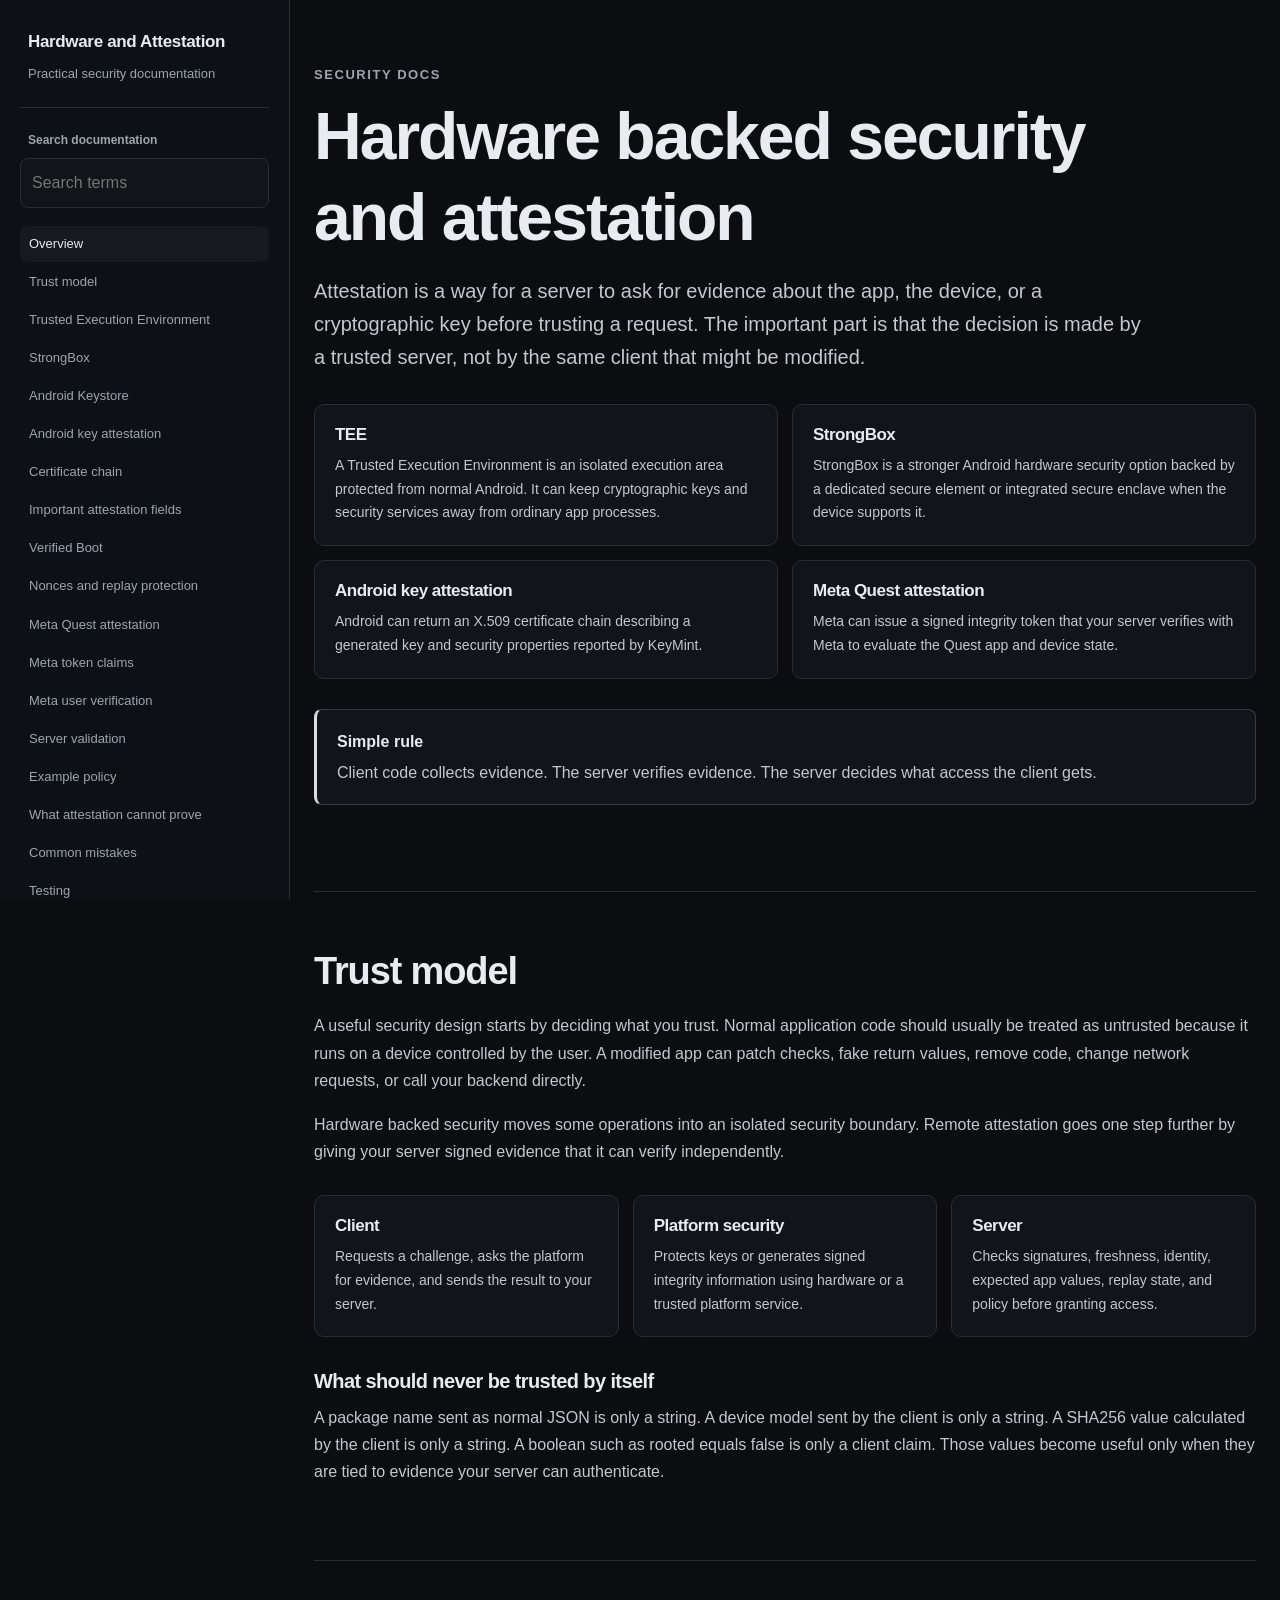
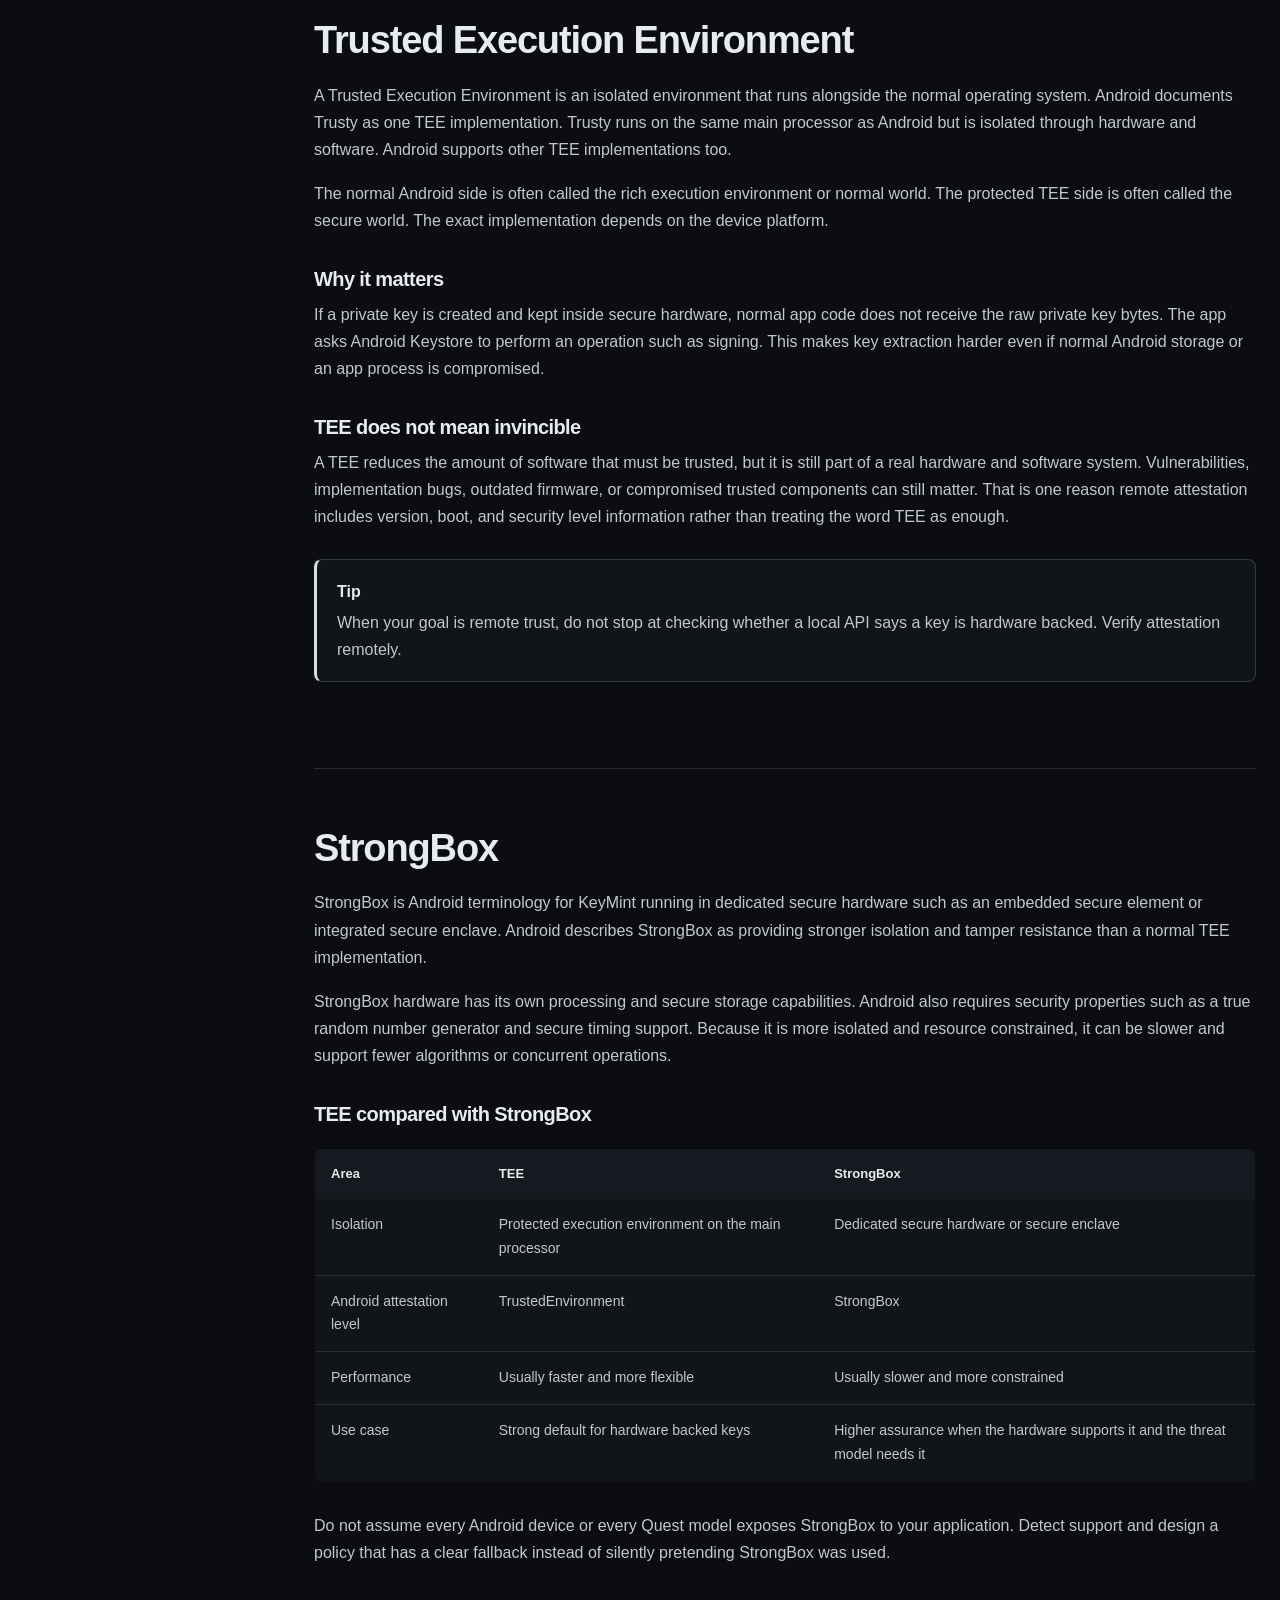
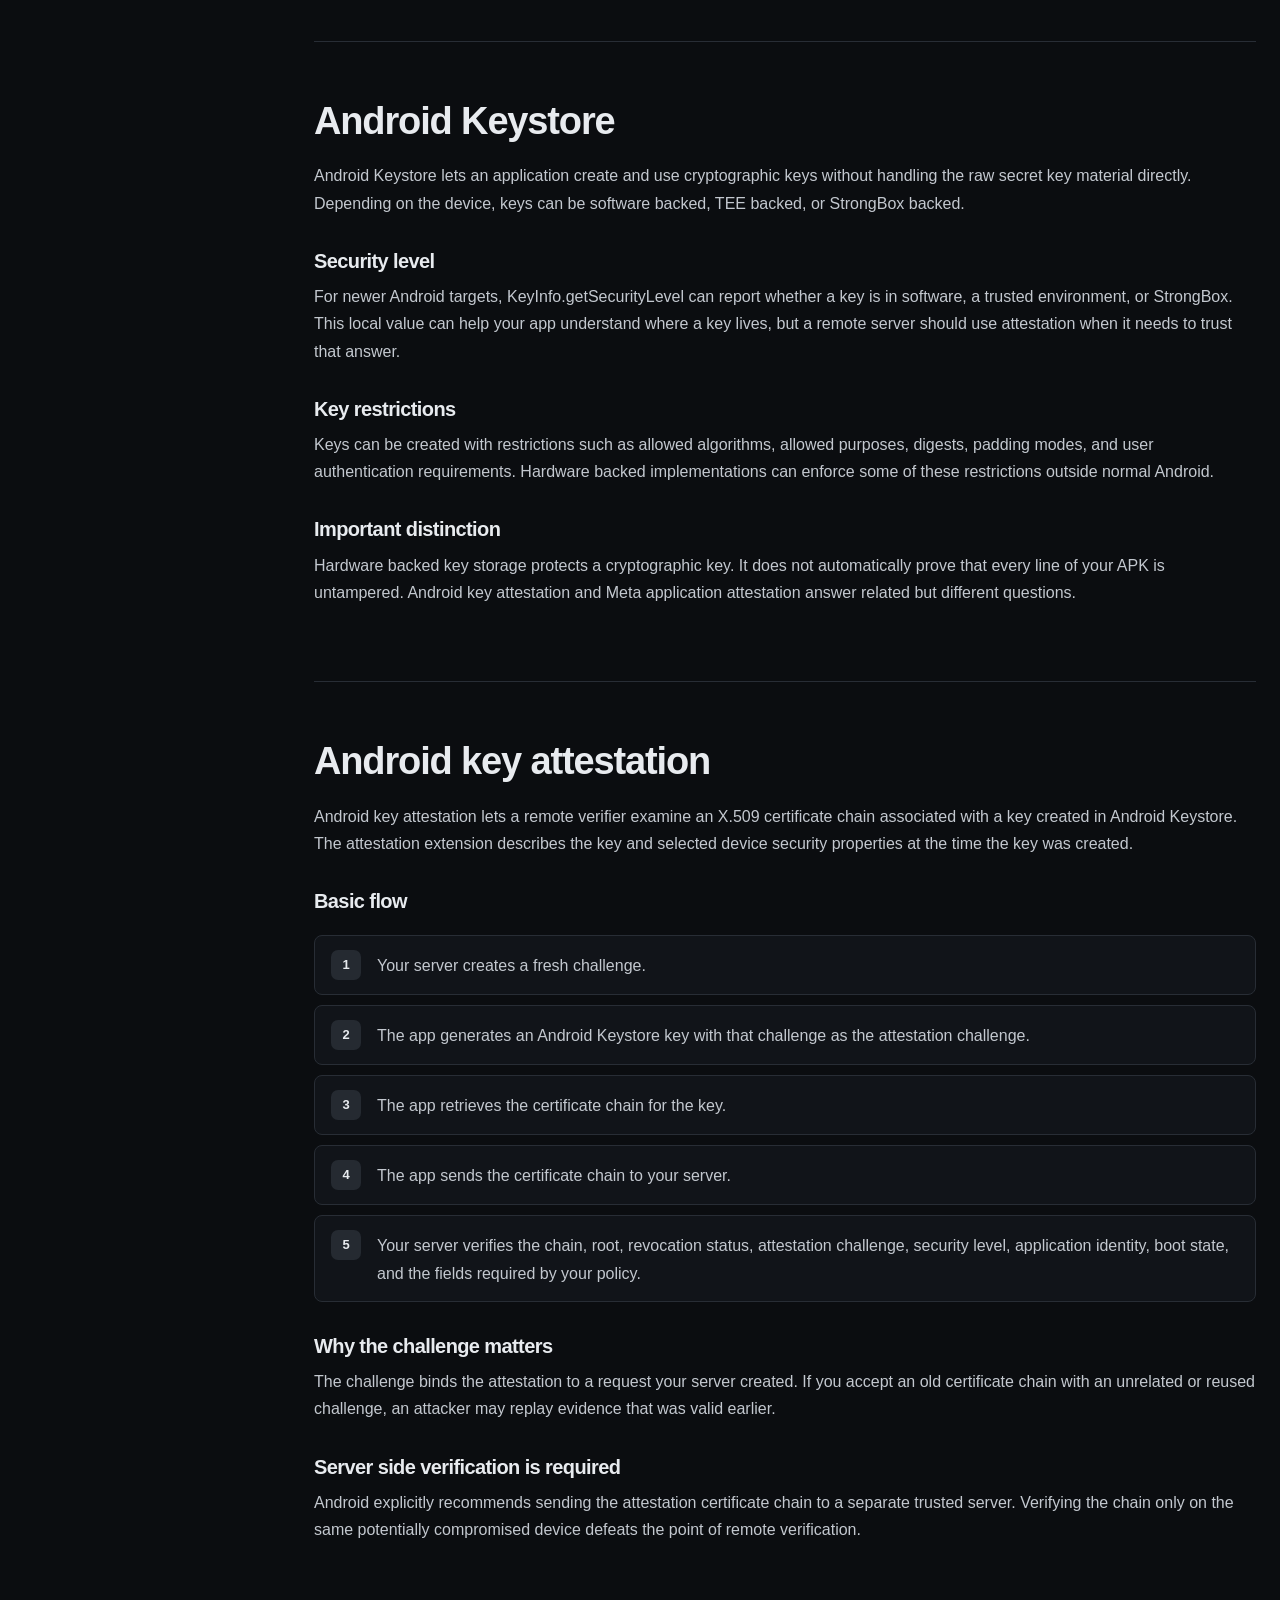
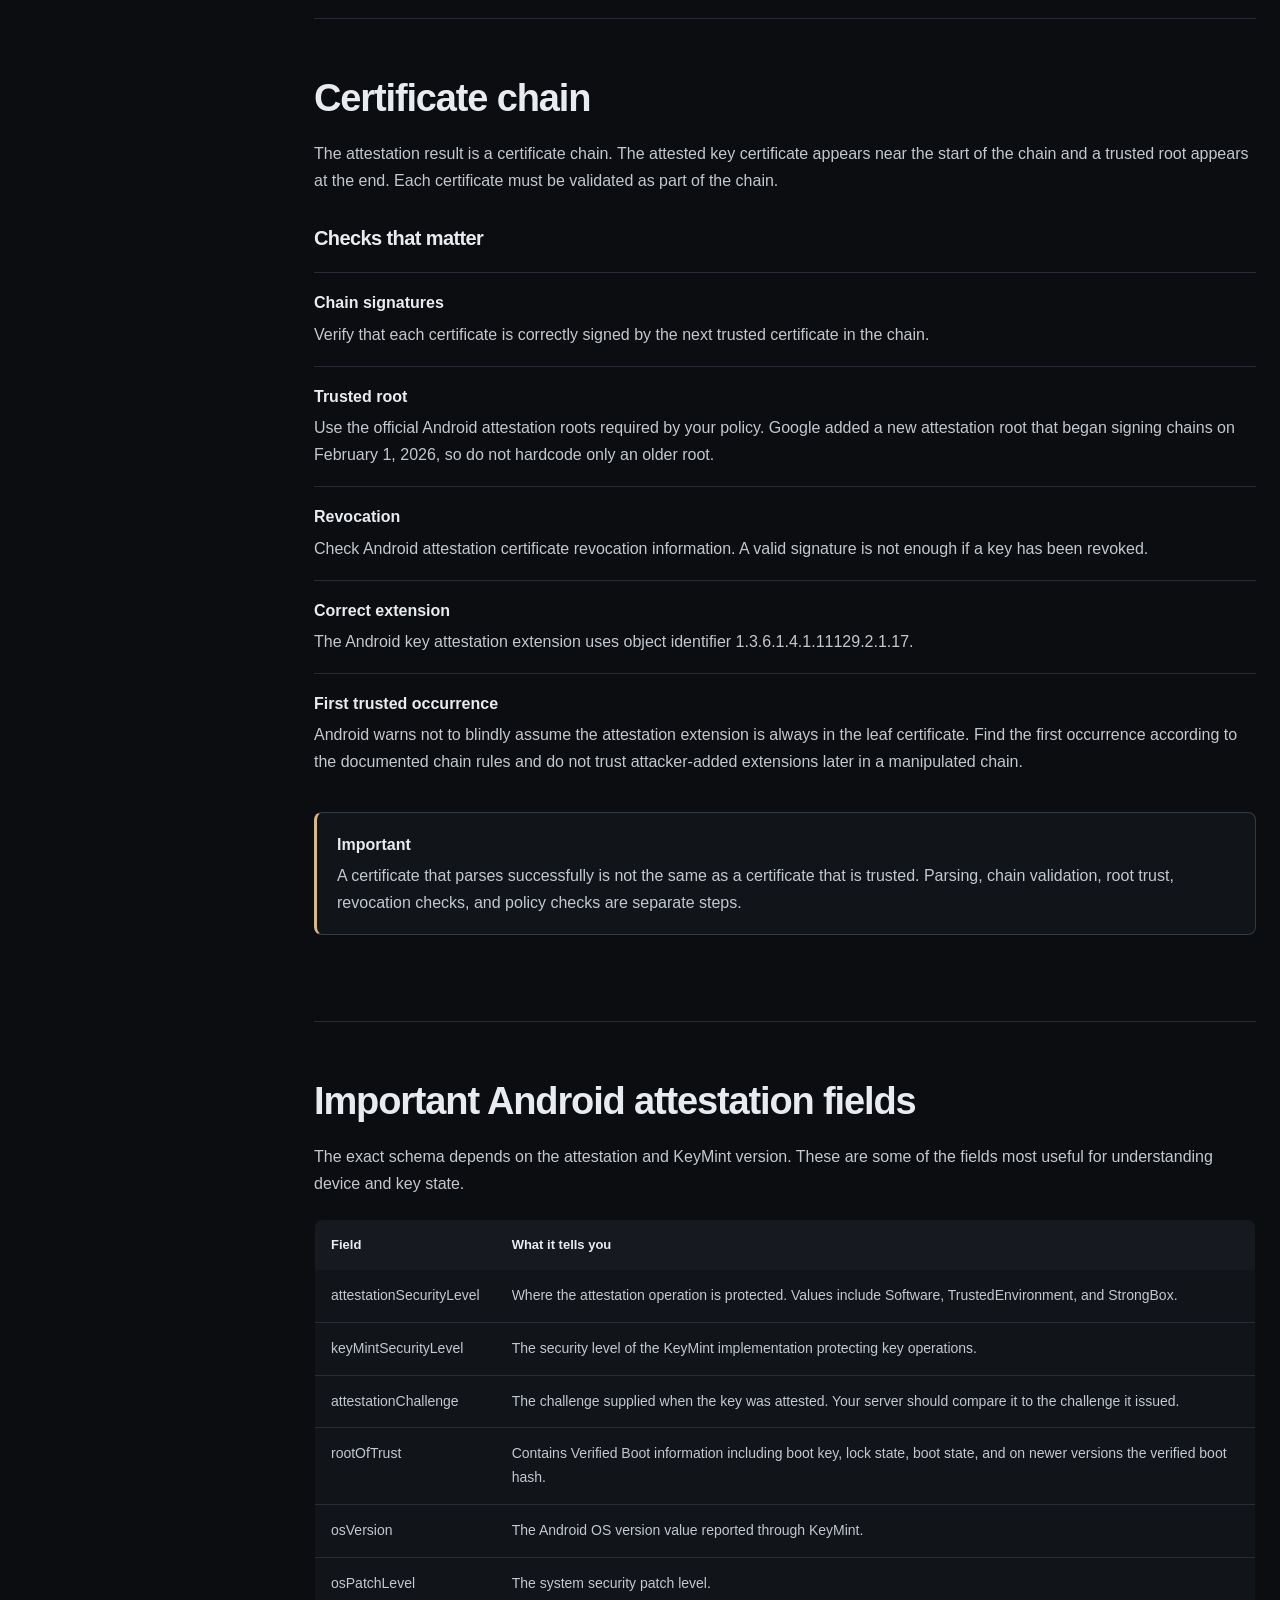
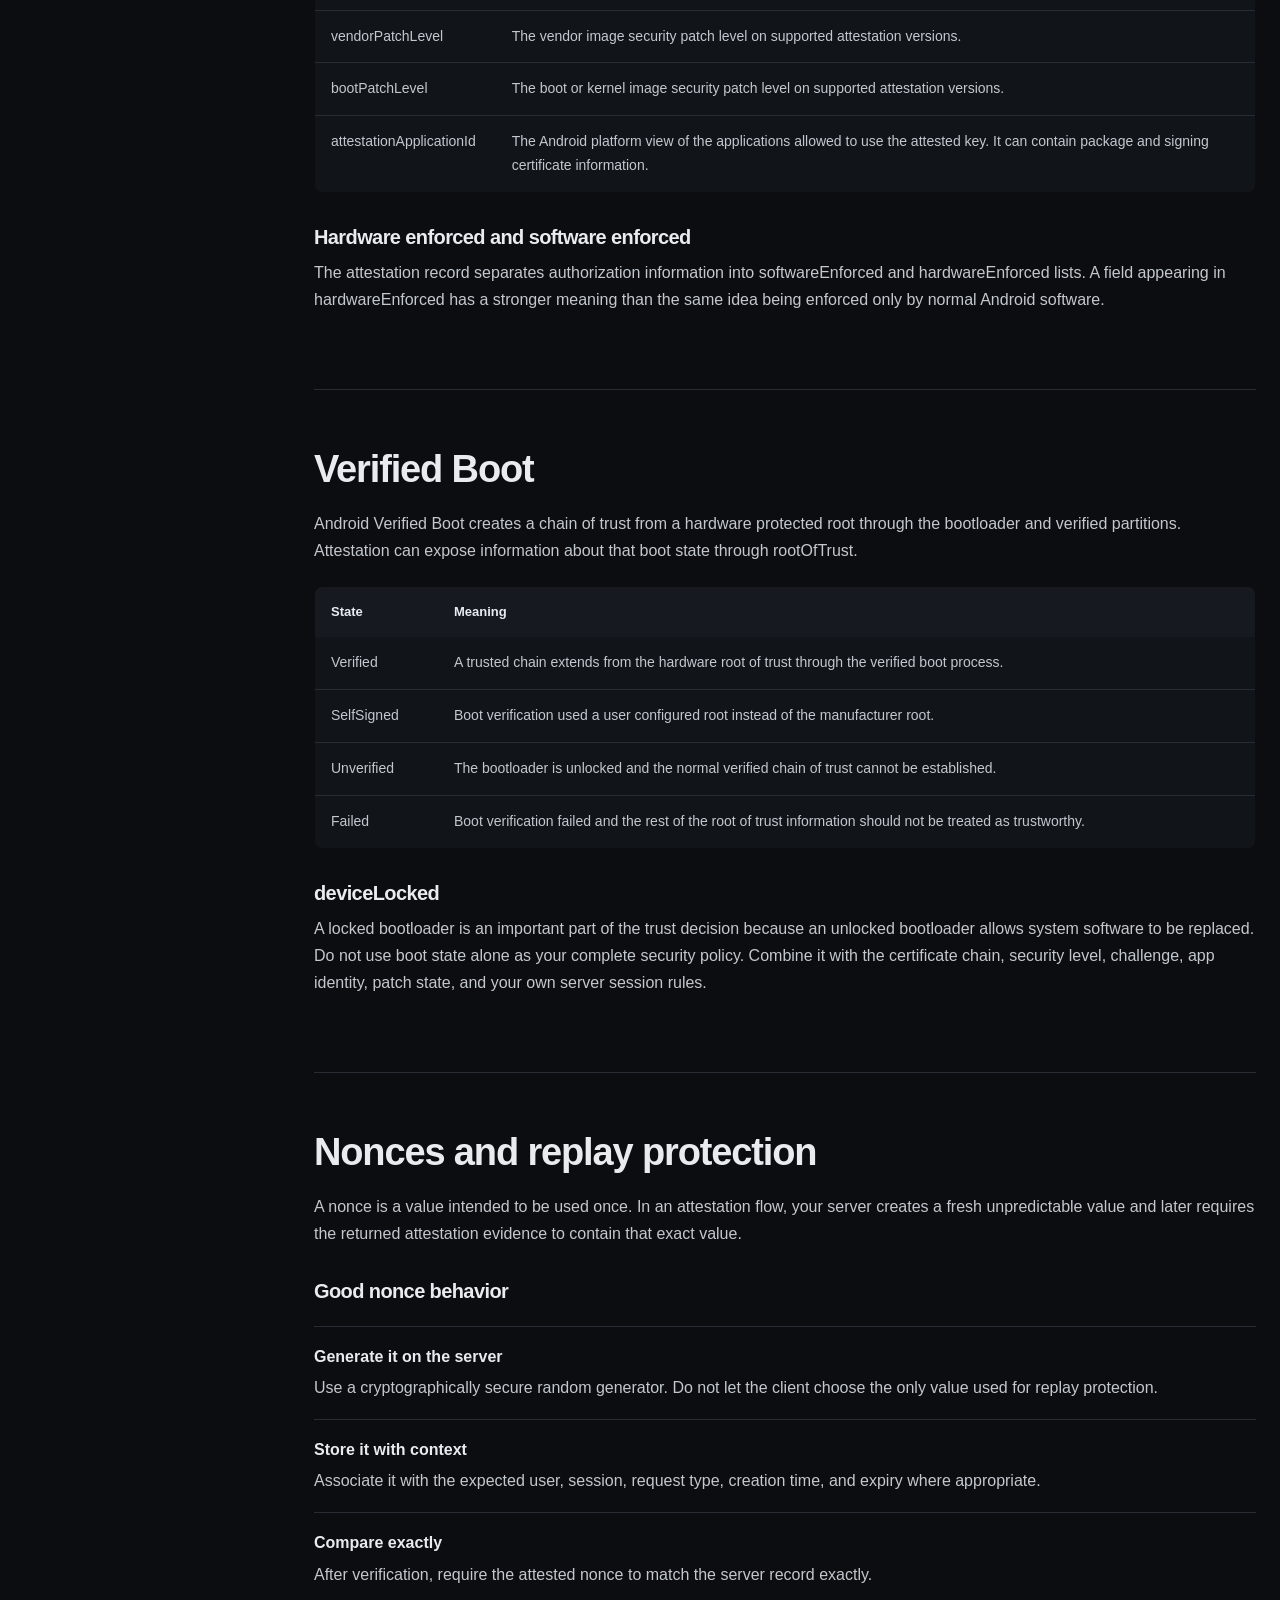
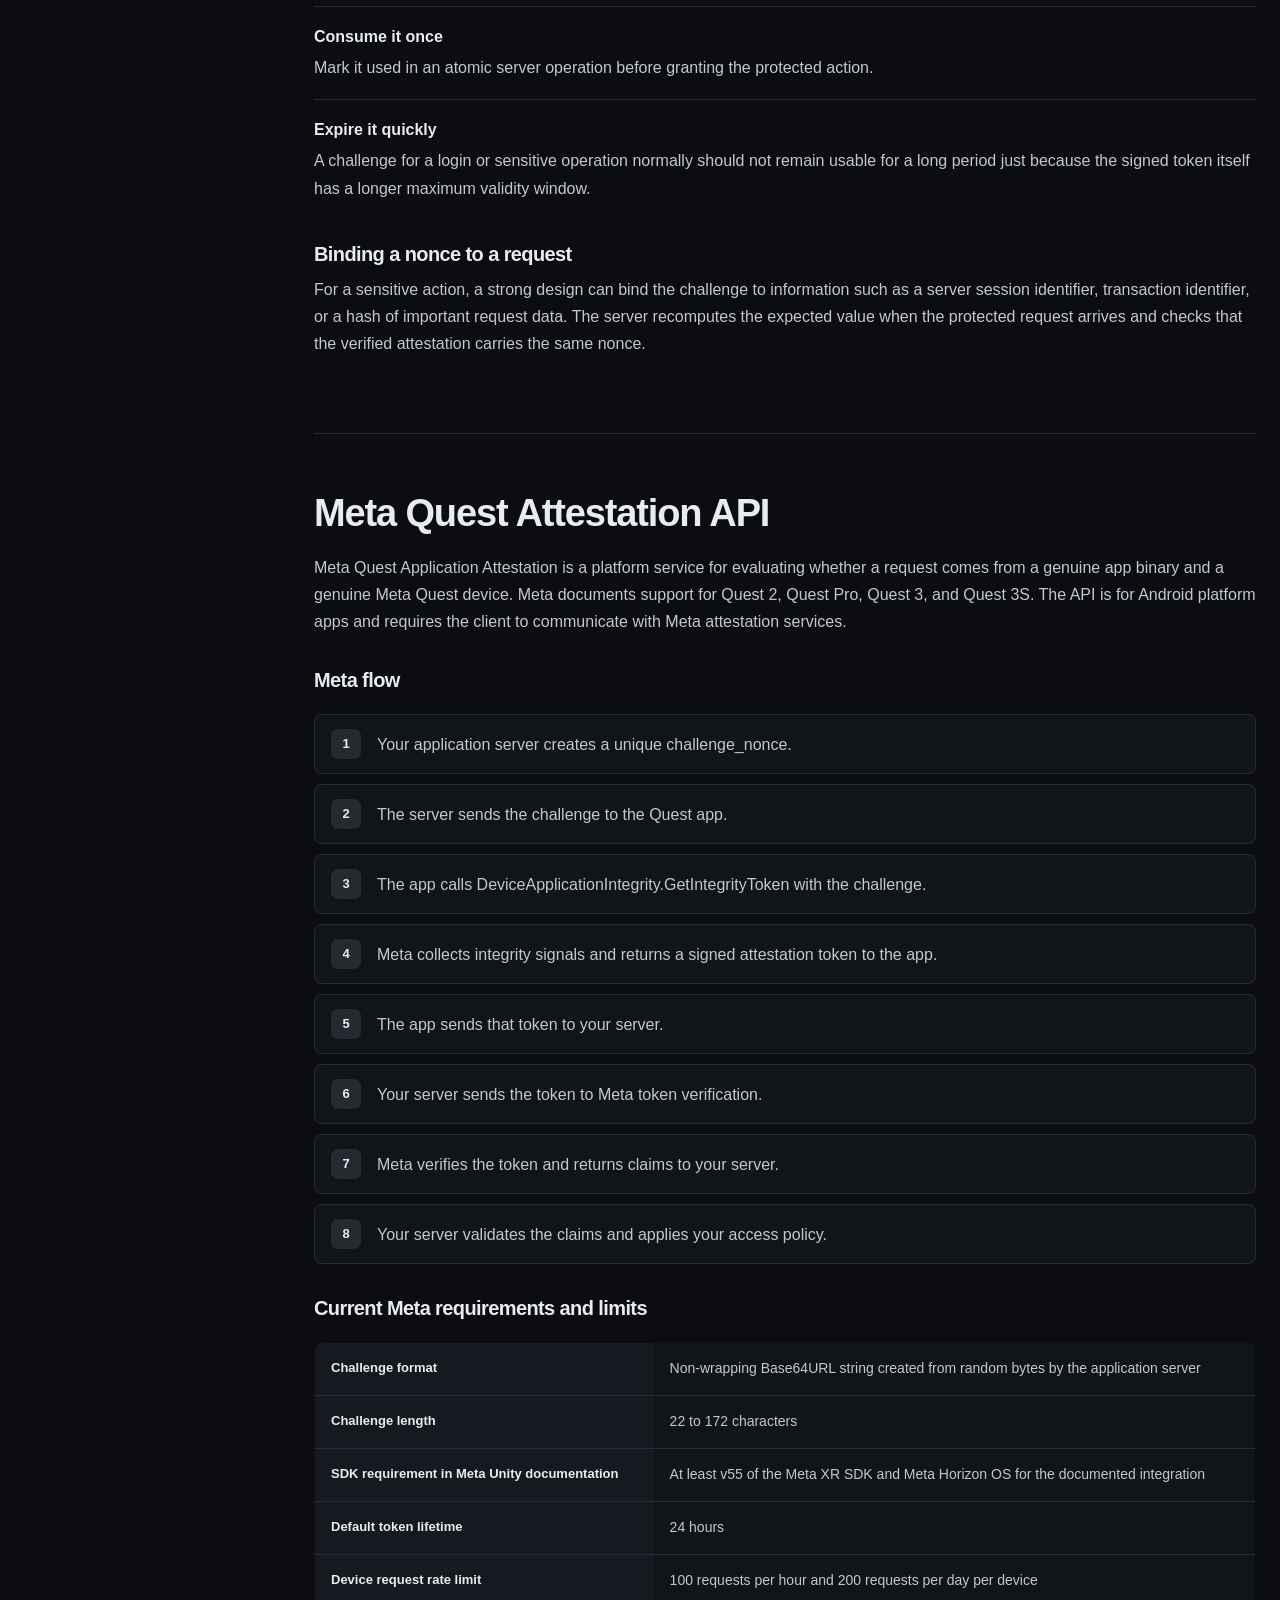
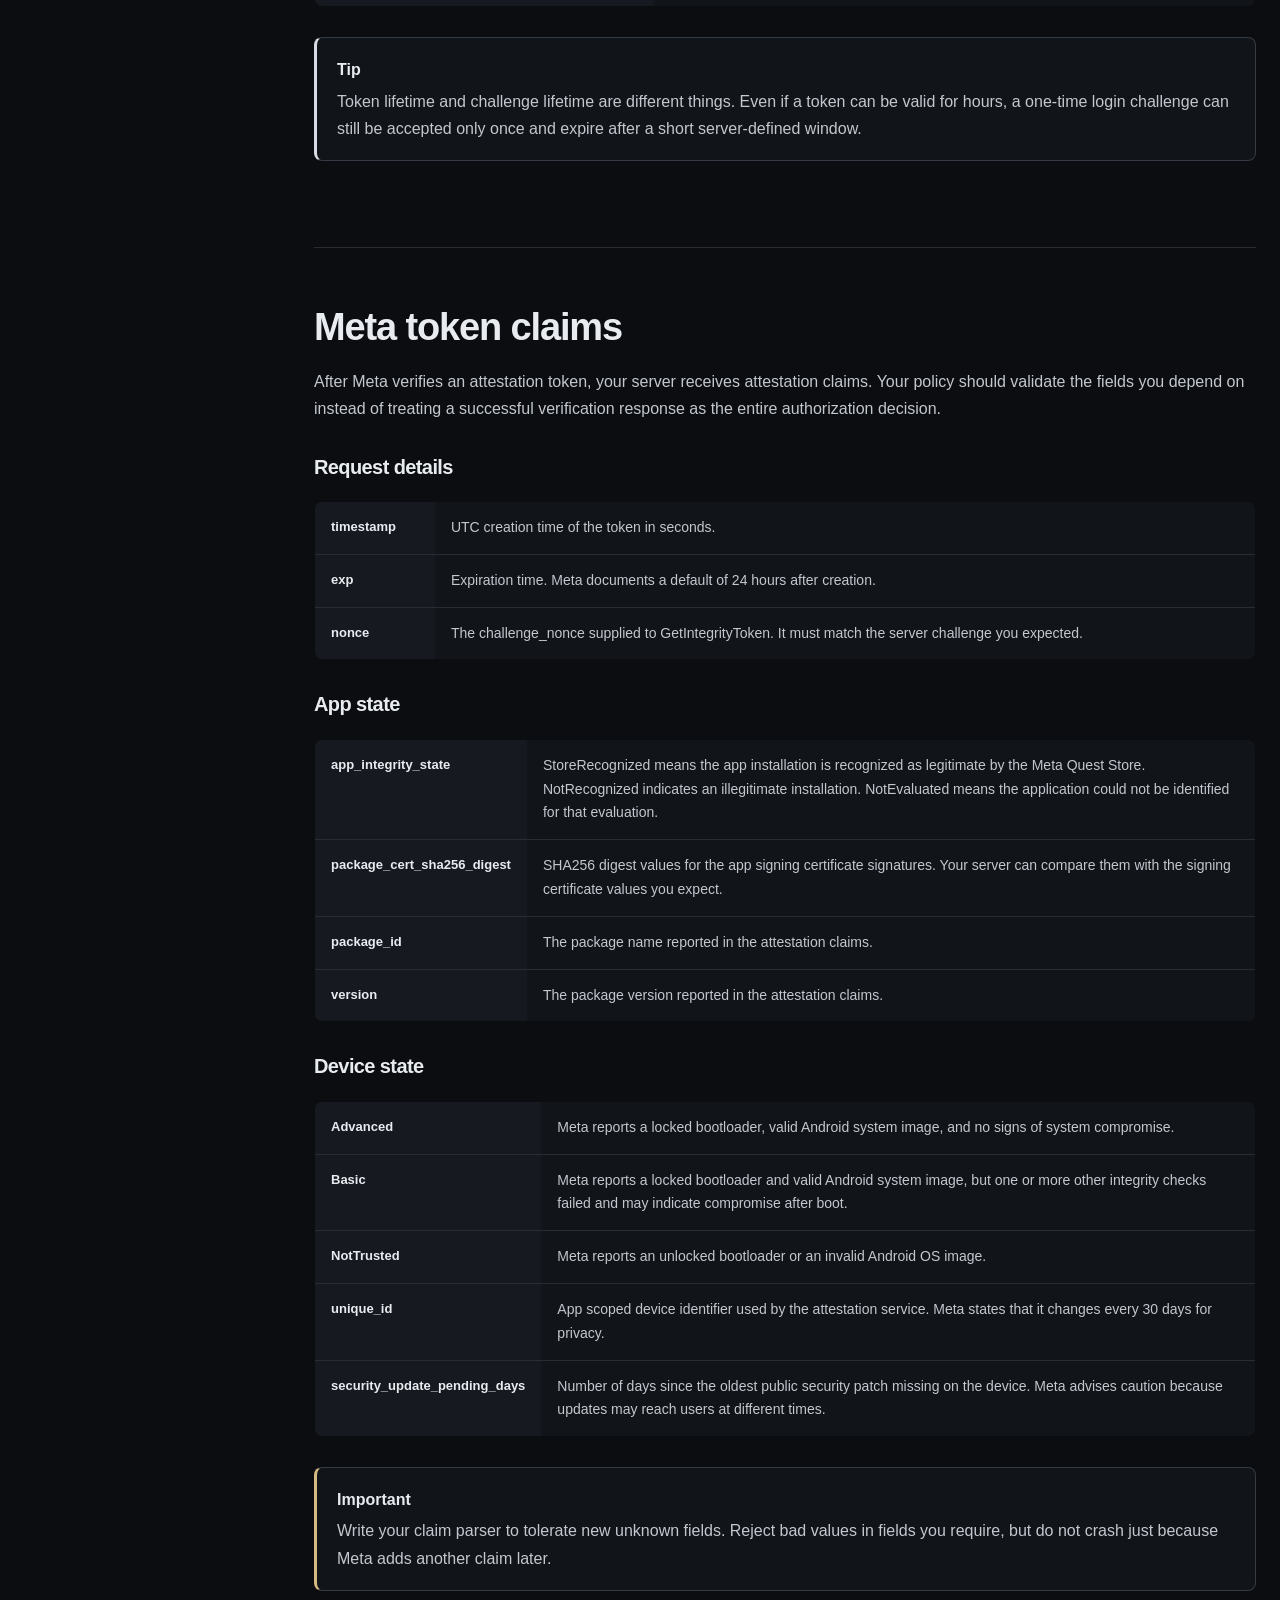
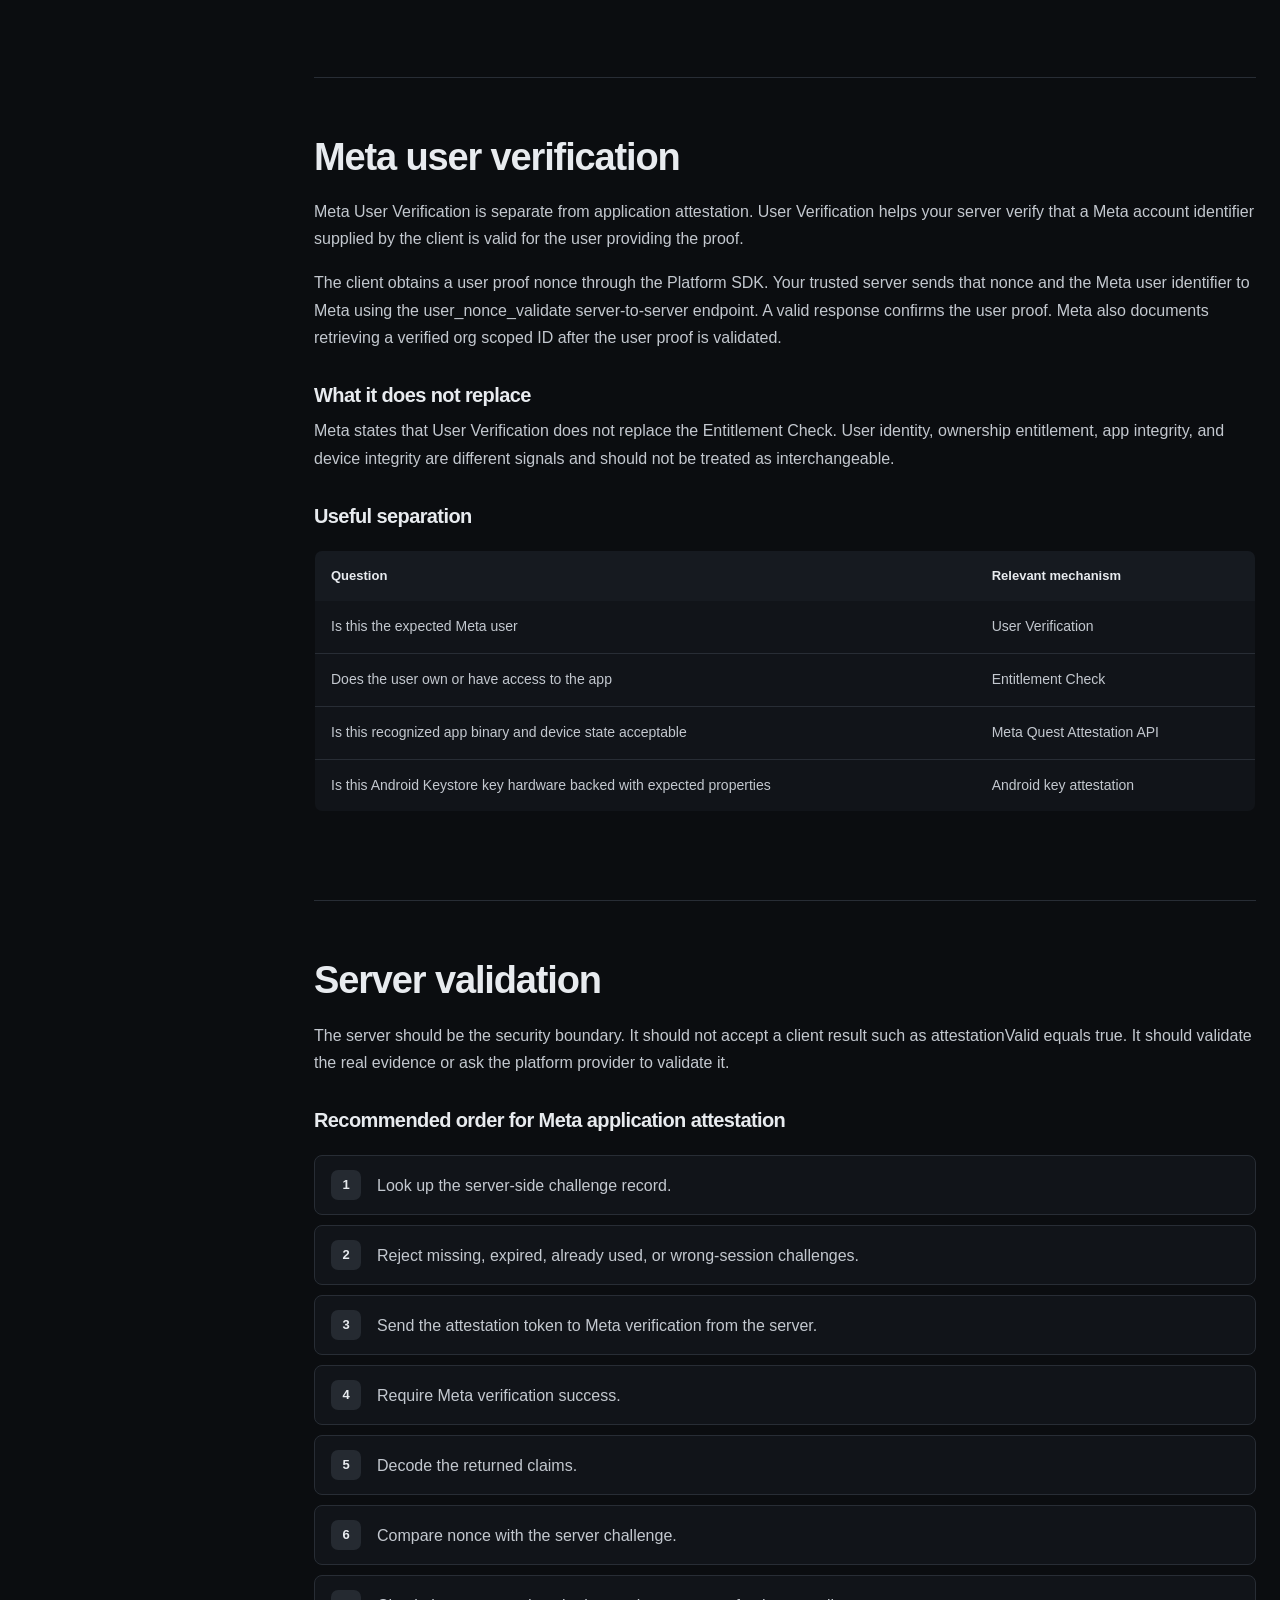
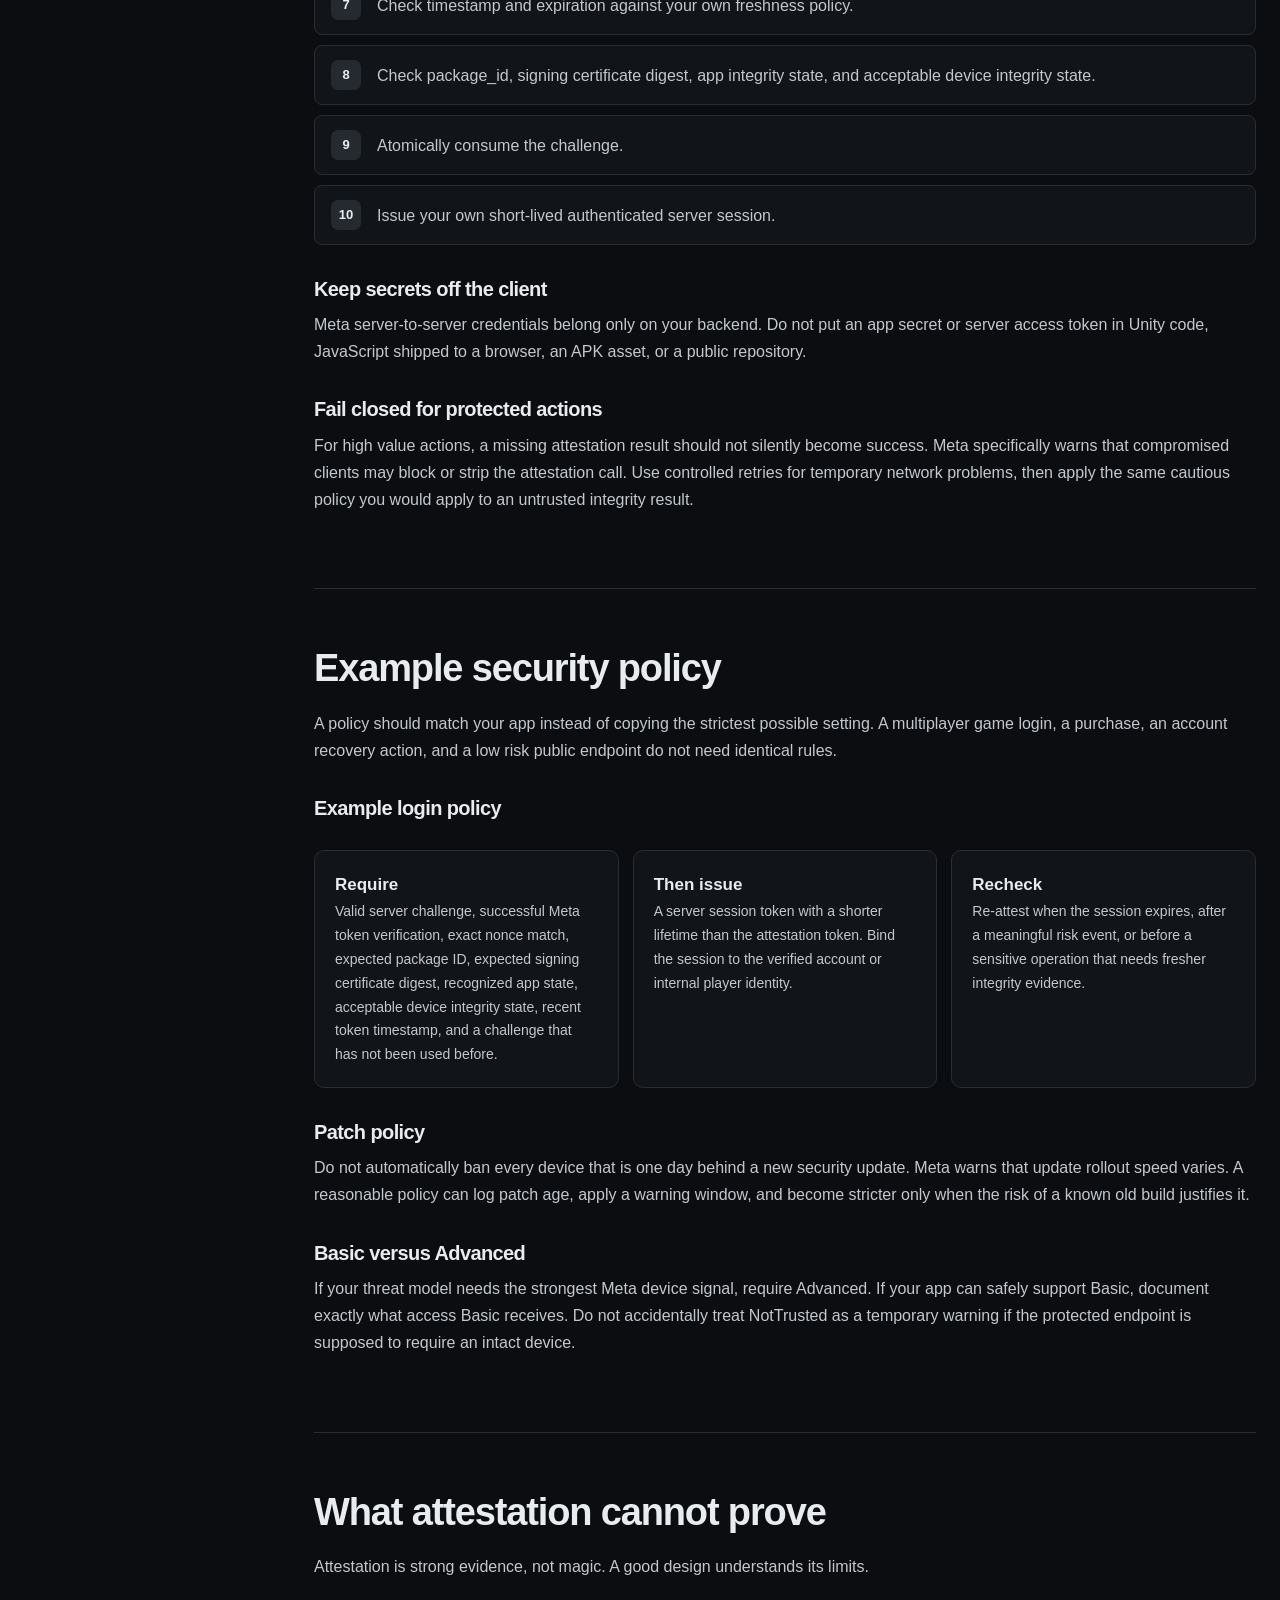
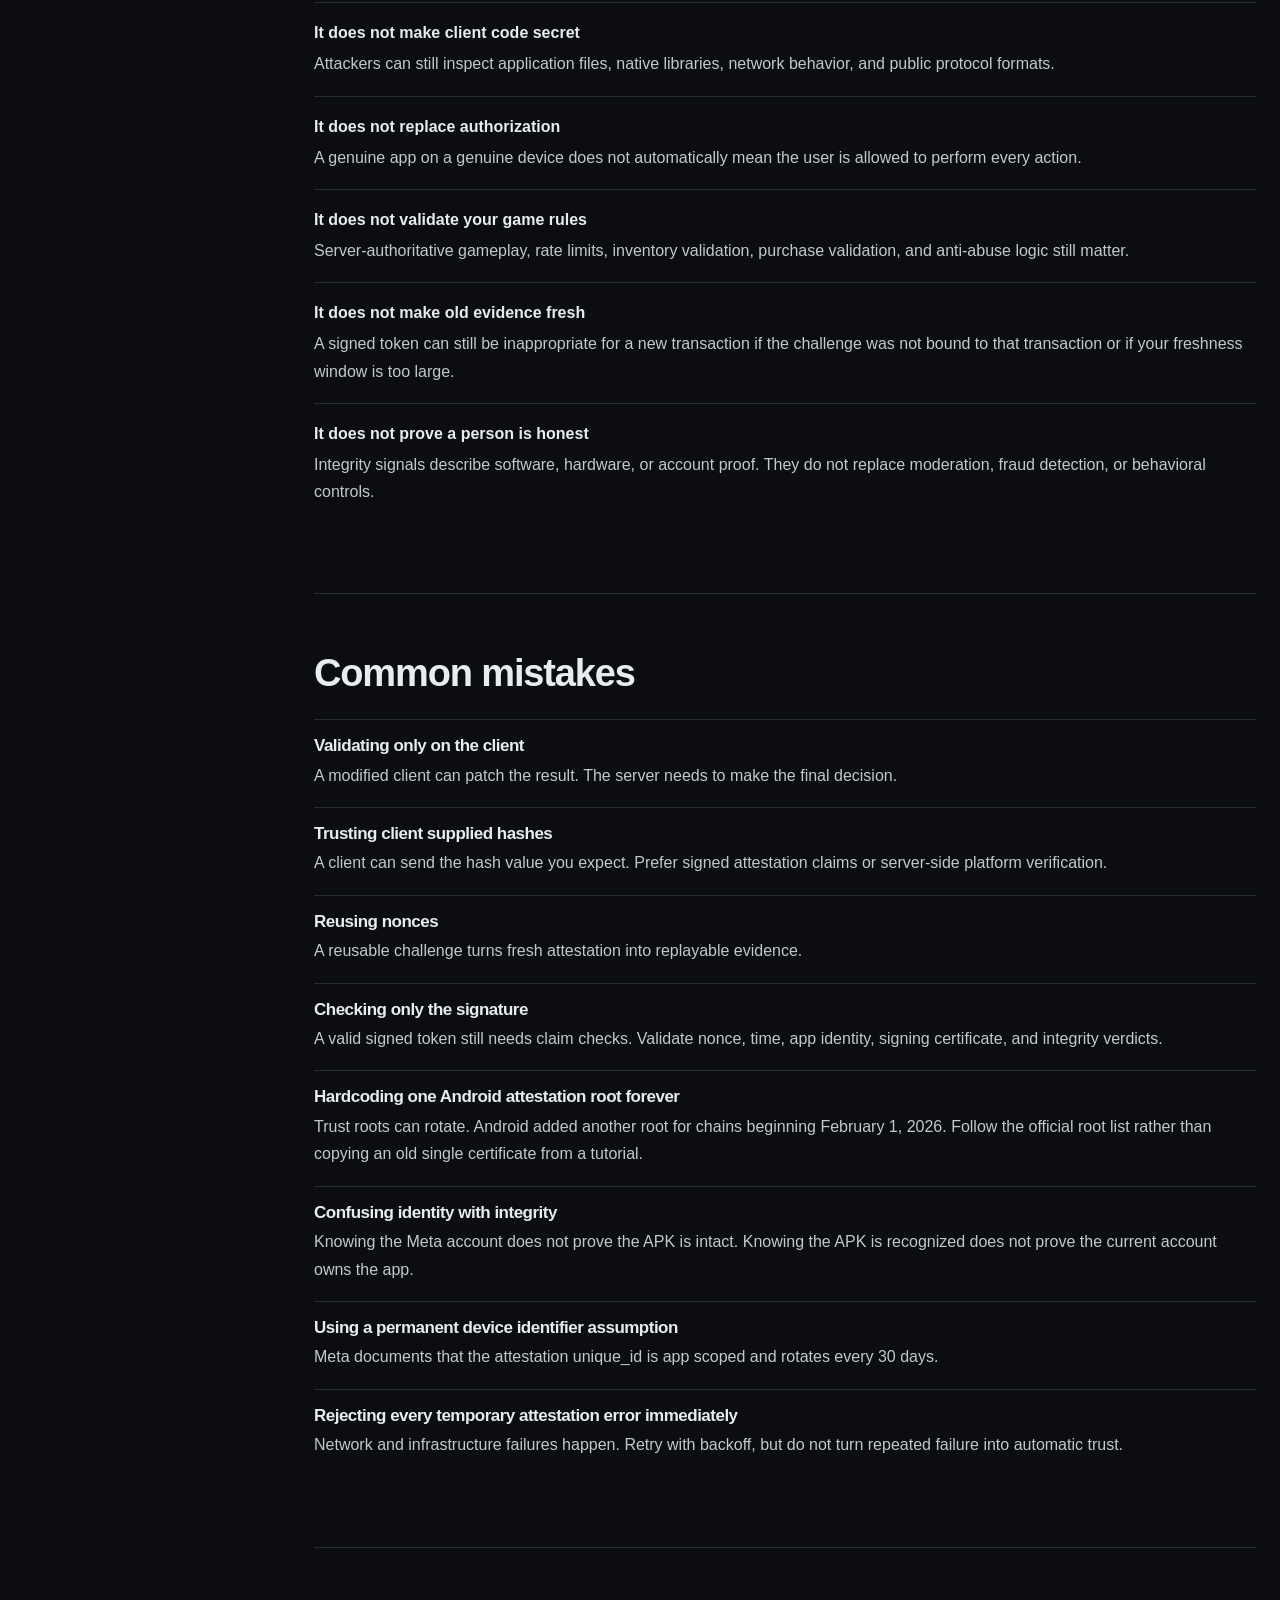
==== commit e275a0a0: "Update and rename index(1).html to index.html" ====
--- a/index.html
+++ b/index.html
@@ -3,7 +3,7 @@
 <head>
   <meta charset="utf-8">
   <meta name="viewport" content="width=device-width, initial-scale=1">
-  <meta name="description" content="Practical documentation for hardware backed security, Android TEE and StrongBox, Android key attestation, and Meta Quest attestation.">
+  <meta name="description" content="Basic Documentation On Stuff Like SS Validation And Attestation ;)">
   <title>Hardware and Attestation Docs</title>
   <link rel="stylesheet" href="styles.css">
 </head>
@@ -38,7 +38,7 @@
         <a href="#mistakes">Common mistakes</a>
         <a href="#testing">Testing</a>
         <a href="#vercel">Vercel setup</a>
-        <a href="#editing">Editing this site</a>
+        <a href="#validation-tips">Validation tips</a>
         <a href="#references">Official references</a>
       </nav>
     </aside>
@@ -51,7 +51,7 @@
 
       <article class="content" id="content">
         <section id="overview" class="doc-section hero searchable">
-          <p class="eyebrow">Security documentation</p>
+          <p class="eyebrow">Security Docs</p>
           <h1>Hardware backed security and attestation</h1>
           <p class="lead">Attestation is a way for a server to ask for evidence about the app, the device, or a cryptographic key before trusting a request. The important part is that the decision is made by a trusted server, not by the same client that might be modified.</p>
           <div class="summary-grid">
@@ -665,20 +665,142 @@
           </div>
         </section>
 
-        <section id="editing" class="doc-section searchable">
-          <h2>Editing this site</h2>
-          <p>Most of the documentation is directly inside index.html. Search for the heading you want to change, edit the text under it, save the file, and redeploy.</p>
-          <h3>Add a new section</h3>
-          <pre><code>&lt;section id="new-topic" class="doc-section searchable"&gt;
-  &lt;h2&gt;New topic&lt;/h2&gt;
-  &lt;p&gt;Write the explanation here.&lt;/p&gt;
-&lt;/section&gt;</code></pre>
-          <p>Then add a matching link in the sidebar navigation.</p>
-          <pre><code>&lt;a href="#new-topic"&gt;New topic&lt;/a&gt;</code></pre>
-          <h3>Change the design</h3>
-          <p>Open styles.css. The main colors, widths, spacing, text sizes, cards, tables, and mobile behavior are all in that one file.</p>
-          <h3>Change search or navigation behavior</h3>
-          <p>Open app.js. The JavaScript only handles sidebar navigation, mobile menu behavior, active section tracking, and page search.</p>
+        <section id="validation-tips" class="doc-section searchable">
+          <h2>Validation tips</h2>
+          <p>Good attestation is mostly about what your server refuses to trust. Keep the rules small, check the important values every time they matter, and never let the client decide whether it passed.</p>
+
+          <h3>Server side tips</h3>
+          <div class="detail-list">
+            <div>
+              <strong>Create the nonce on your server</strong>
+              <p>Do not let the client choose its own challenge. Generate a random nonce on the backend, save it with a short expiration time, and send that nonce to the client.</p>
+            </div>
+            <div>
+              <strong>Use every nonce once</strong>
+              <p>After a valid attestation uses a nonce, mark it used in the same database operation that accepts the request. Two requests should never be able to spend the same nonce at the same time.</p>
+            </div>
+            <div>
+              <strong>Bind the nonce to the login</strong>
+              <p>Save which user, login attempt, session, or protected action the nonce belongs to. A valid token for one login should not be accepted for another login.</p>
+            </div>
+            <div>
+              <strong>Compare exact app identity</strong>
+              <p>Check the returned package ID and signing certificate digest against values stored on your server. Do not accept the package name or expected hash from the client.</p>
+            </div>
+            <div>
+              <strong>Check the integrity verdict</strong>
+              <p>A token can be correctly signed and still contain a result your app should reject. Check the app integrity state and device integrity state instead of stopping after token verification succeeds.</p>
+            </div>
+            <div>
+              <strong>Use your own freshness window</strong>
+              <p>Meta tokens have their own expiration, but your backend can require a much newer token for login or a sensitive action. Check the timestamp, expiration, and nonce together.</p>
+            </div>
+            <div>
+              <strong>Issue a backend session after success</strong>
+              <p>You usually do not need to run full attestation on every normal game request. After a successful login check, issue your own short lived authenticated session and validate that session on later requests.</p>
+            </div>
+            <div>
+              <strong>Recheck when the risk changes</strong>
+              <p>Run a fresh check for a new login, a new device session, account recovery, important purchases, or other actions where an old integrity result is not enough.</p>
+            </div>
+          </div>
+
+          <h3>Do not trust these from the client</h3>
+          <table>
+            <thead>
+              <tr>
+                <th>Client value</th>
+                <th>What the server should do instead</th>
+              </tr>
+            </thead>
+            <tbody>
+              <tr>
+                <td>attestationValid</td>
+                <td>Verify the real token with Meta and check the returned claims.</td>
+              </tr>
+              <tr>
+                <td>package ID</td>
+                <td>Compare the verified claim with the package ID stored in server configuration.</td>
+              </tr>
+              <tr>
+                <td>signing hash</td>
+                <td>Compare the verified signing digest with a server-side allowlist.</td>
+              </tr>
+              <tr>
+                <td>device integrity result</td>
+                <td>Use the value returned by the trusted attestation result.</td>
+              </tr>
+              <tr>
+                <td>user ID by itself</td>
+                <td>Verify the user through the platform flow and bind it to the server session.</td>
+              </tr>
+              <tr>
+                <td>request timestamp</td>
+                <td>Use server time for expiration and replay decisions.</td>
+              </tr>
+            </tbody>
+          </table>
+
+          <h3>Android hardware attestation tips</h3>
+          <div class="detail-list">
+            <div>
+              <strong>Validate on a separate trusted server</strong>
+              <p>Do not validate a hardware attestation chain only on the same Android device that produced it. A compromised device could also interfere with the local validation code.</p>
+            </div>
+            <div>
+              <strong>Validate the whole certificate chain</strong>
+              <p>Check the trusted root, every certificate signature in the chain, certificate validity, and revocation status. Successfully parsing the certificates is not enough.</p>
+            </div>
+            <div>
+              <strong>Check the challenge</strong>
+              <p>The attestation challenge should match the fresh challenge your server created. This proves the attestation was created for the request your server is currently checking.</p>
+            </div>
+            <div>
+              <strong>Check where the key lives</strong>
+              <p>Read the attestation security level and KeyMint security level. If your policy requires hardware protection, do not silently treat a software-backed result as equivalent to TEE or StrongBox.</p>
+            </div>
+            <div>
+              <strong>Check boot state when your policy needs it</strong>
+              <p>Verified Boot information can help show whether the device booted software that matches its trusted boot configuration. Decide which states your app accepts before you ship.</p>
+            </div>
+            <div>
+              <strong>Keep trusted roots current</strong>
+              <p>Do not copy one old Android attestation root into your backend and forget it. Google can rotate or add attestation roots, so keep your trust list based on the current Android documentation.</p>
+            </div>
+          </div>
+
+          <h3>Small things that prevent big mistakes</h3>
+          <div class="detail-list">
+            <div>
+              <strong>Keep secrets on the backend</strong>
+              <p>Meta app secrets, server access tokens, database credentials, and signing secrets should never be shipped inside the APK.</p>
+            </div>
+            <div>
+              <strong>Use generic public errors</strong>
+              <p>The client usually only needs to know that authentication failed. Keep the exact failed check in private server logs so you do not give attackers a map of your validation rules.</p>
+            </div>
+            <div>
+              <strong>Do not log raw secrets</strong>
+              <p>Redact attestation tokens, session tickets, access tokens, app secrets, and other reusable credentials. Log request IDs and safe identity fields instead.</p>
+            </div>
+            <div>
+              <strong>Rate limit challenge creation</strong>
+              <p>Do not allow one client or account to create unlimited challenges or verification requests. Expire unused challenges and limit how many can be active at once.</p>
+            </div>
+            <div>
+              <strong>Separate network failure from failed integrity</strong>
+              <p>A timeout is not the same thing as a bad integrity verdict. You can retry temporary service errors while still refusing protected access until validation actually succeeds.</p>
+            </div>
+            <div>
+              <strong>Test the failure paths</strong>
+              <p>Try an expired nonce, reused nonce, wrong package, wrong signing digest, expired token, missing token, and two requests using the same nonce. Security code is only useful if the rejection paths work too.</p>
+            </div>
+          </div>
+
+          <div class="callout">
+            <strong>Simple rule</strong>
+            <p>Trust verified evidence from the platform, values your own server created, and data already tied to an authenticated server session. Treat everything else from the client as input that still needs validation.</p>
+          </div>
         </section>
 
         <section id="references" class="doc-section searchable">
@@ -695,7 +817,7 @@
             <a href="https://vercel.com/docs/builds/configure-a-build" target="_blank" rel="noreferrer">Vercel Build Configuration</a>
             <a href="https://vercel.com/docs/deployments/overview" target="_blank" rel="noreferrer">Vercel Deployments</a>
           </div>
-          <p class="review-date">Content reviewed against official documentation on August 20, 2026.</p>
+          <p class="review-date">Content Up To Date/Checked By L1rson108 As Of 08/20/2026</p>
         </section>
 
         <div id="no-results" class="no-results" hidden>No matching documentation found.</div>
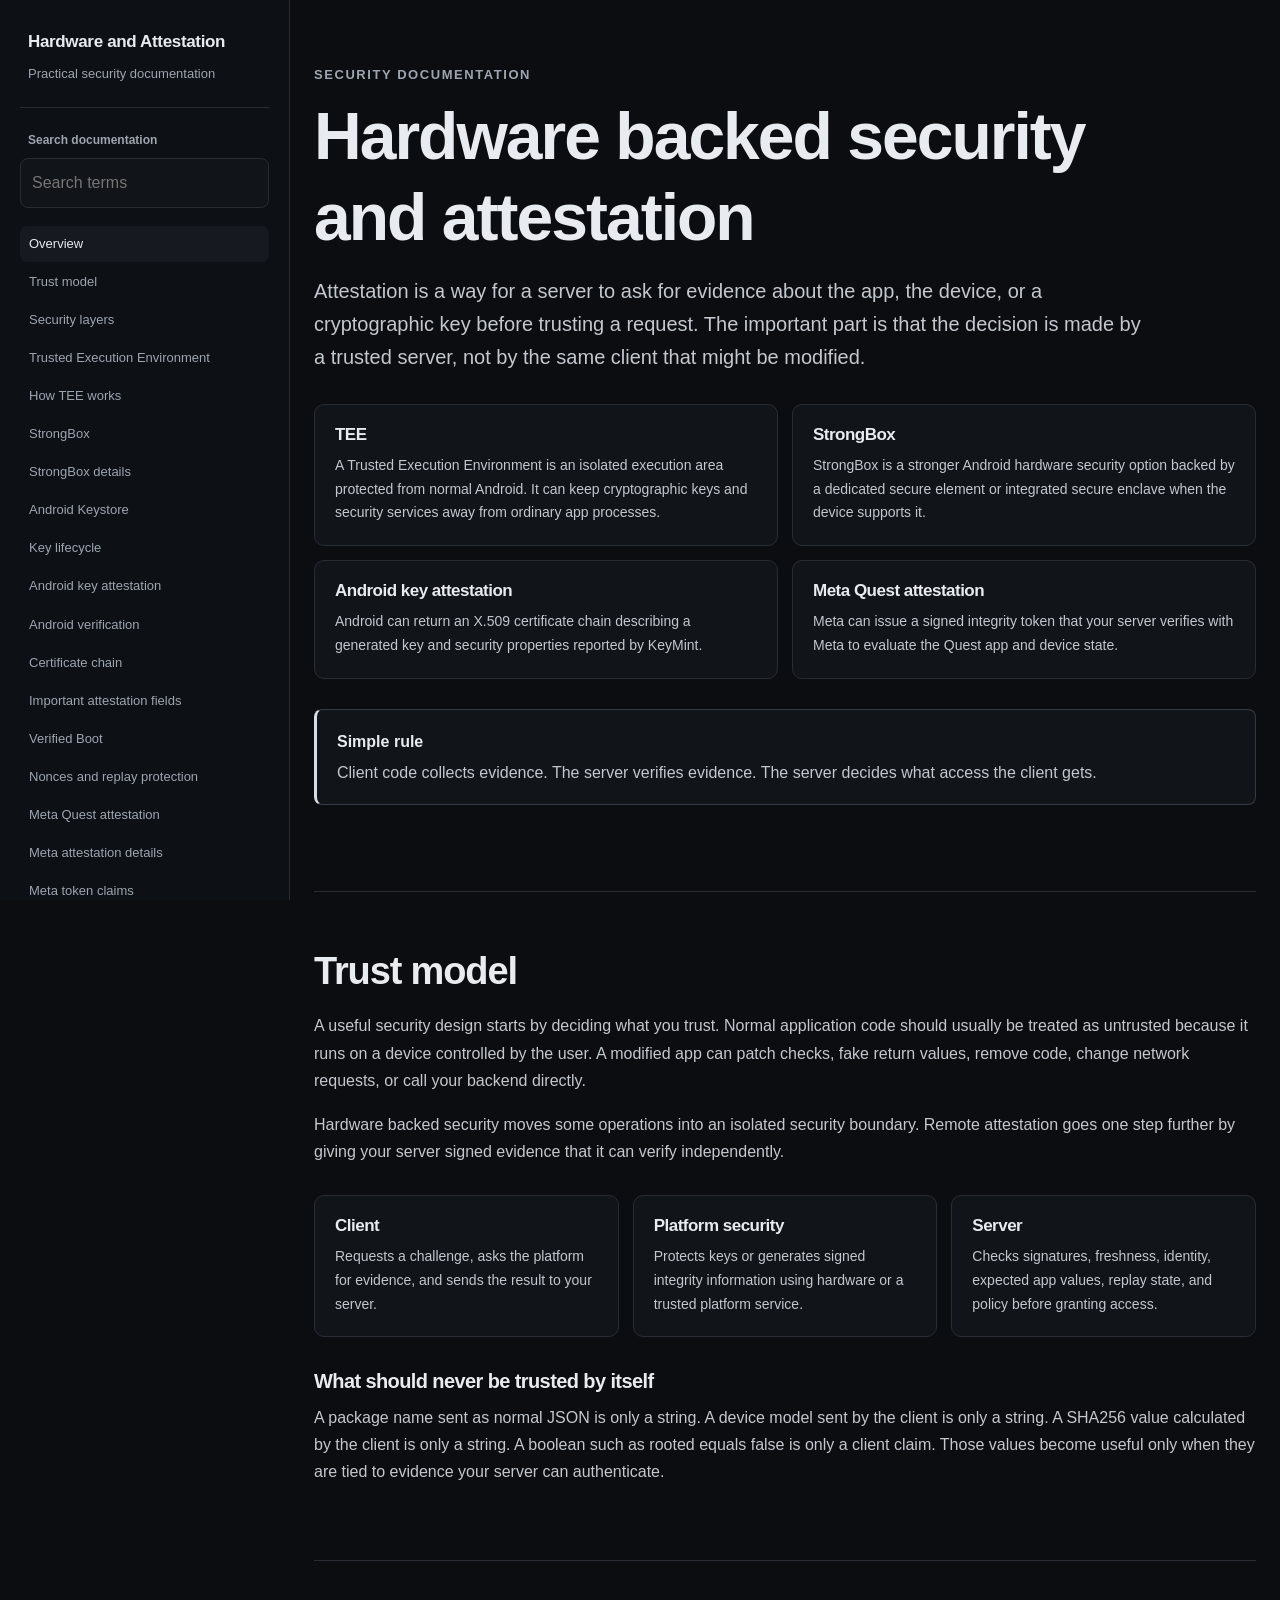
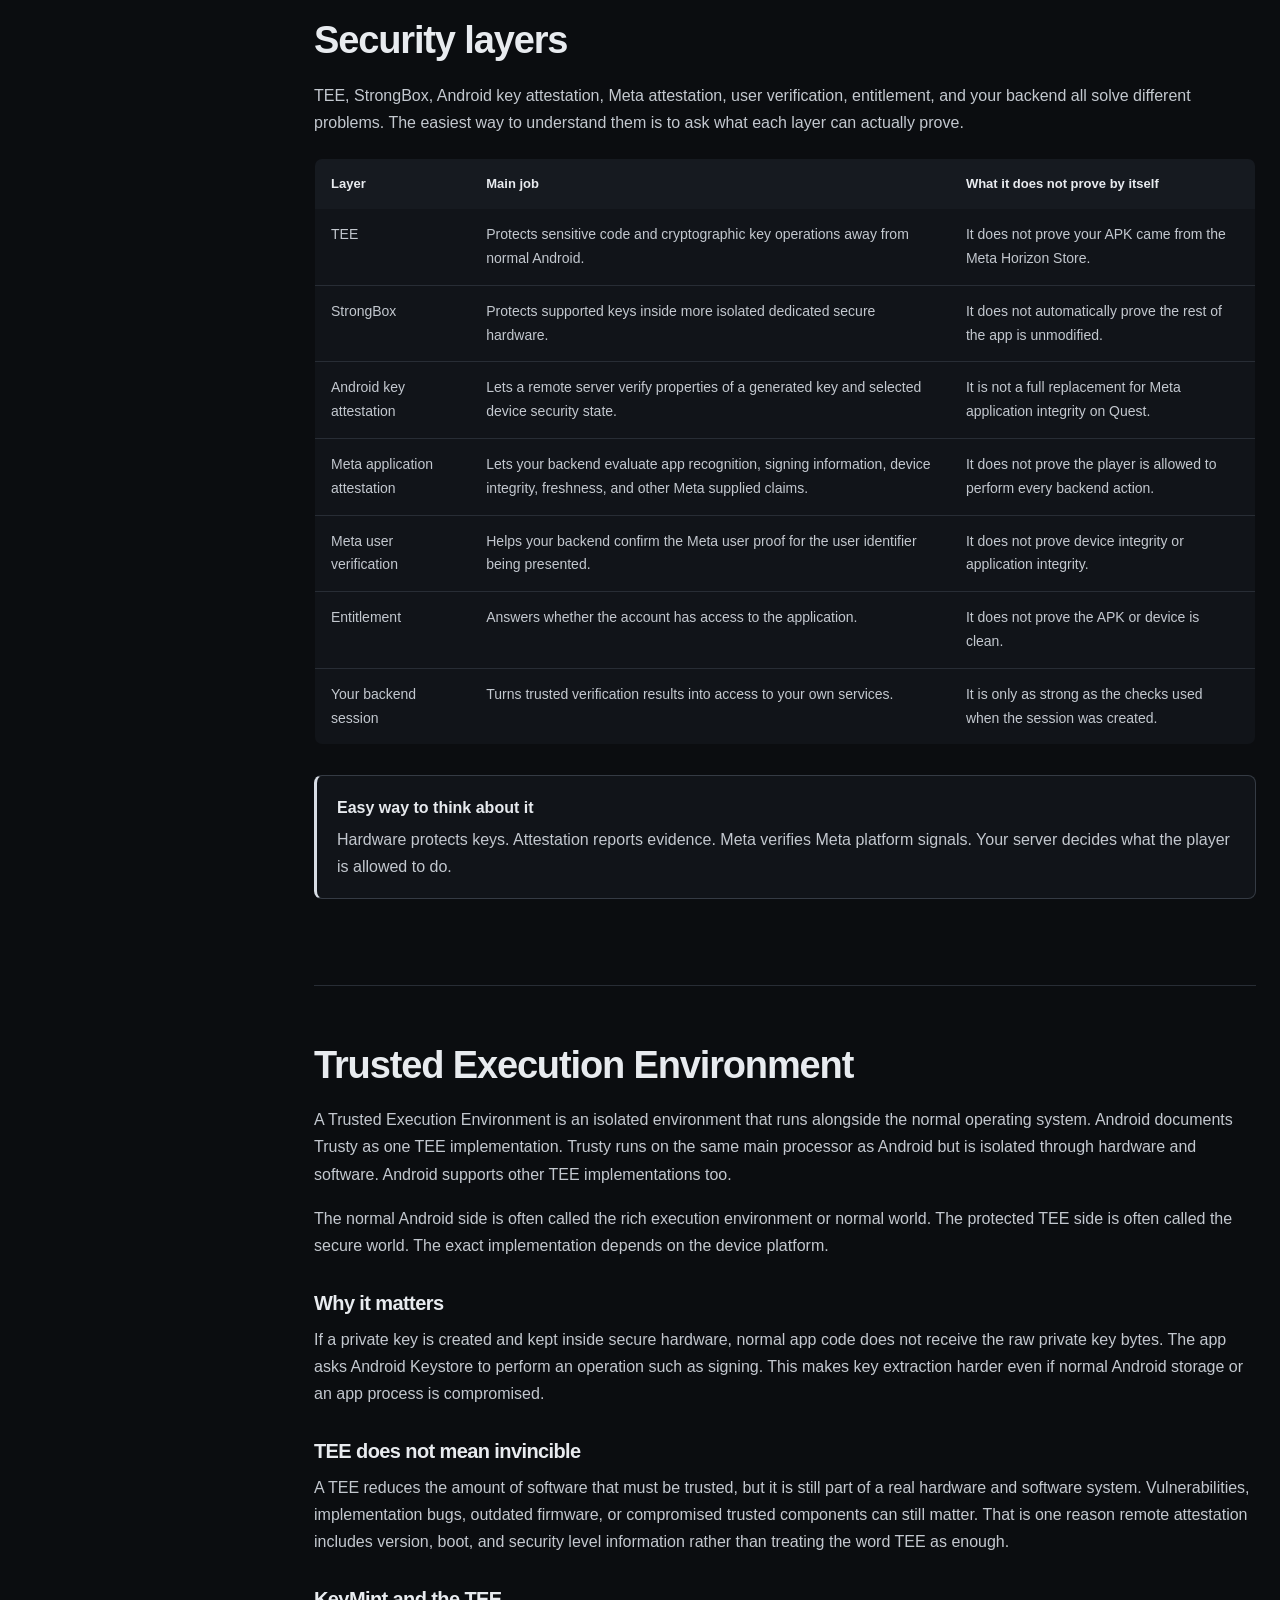
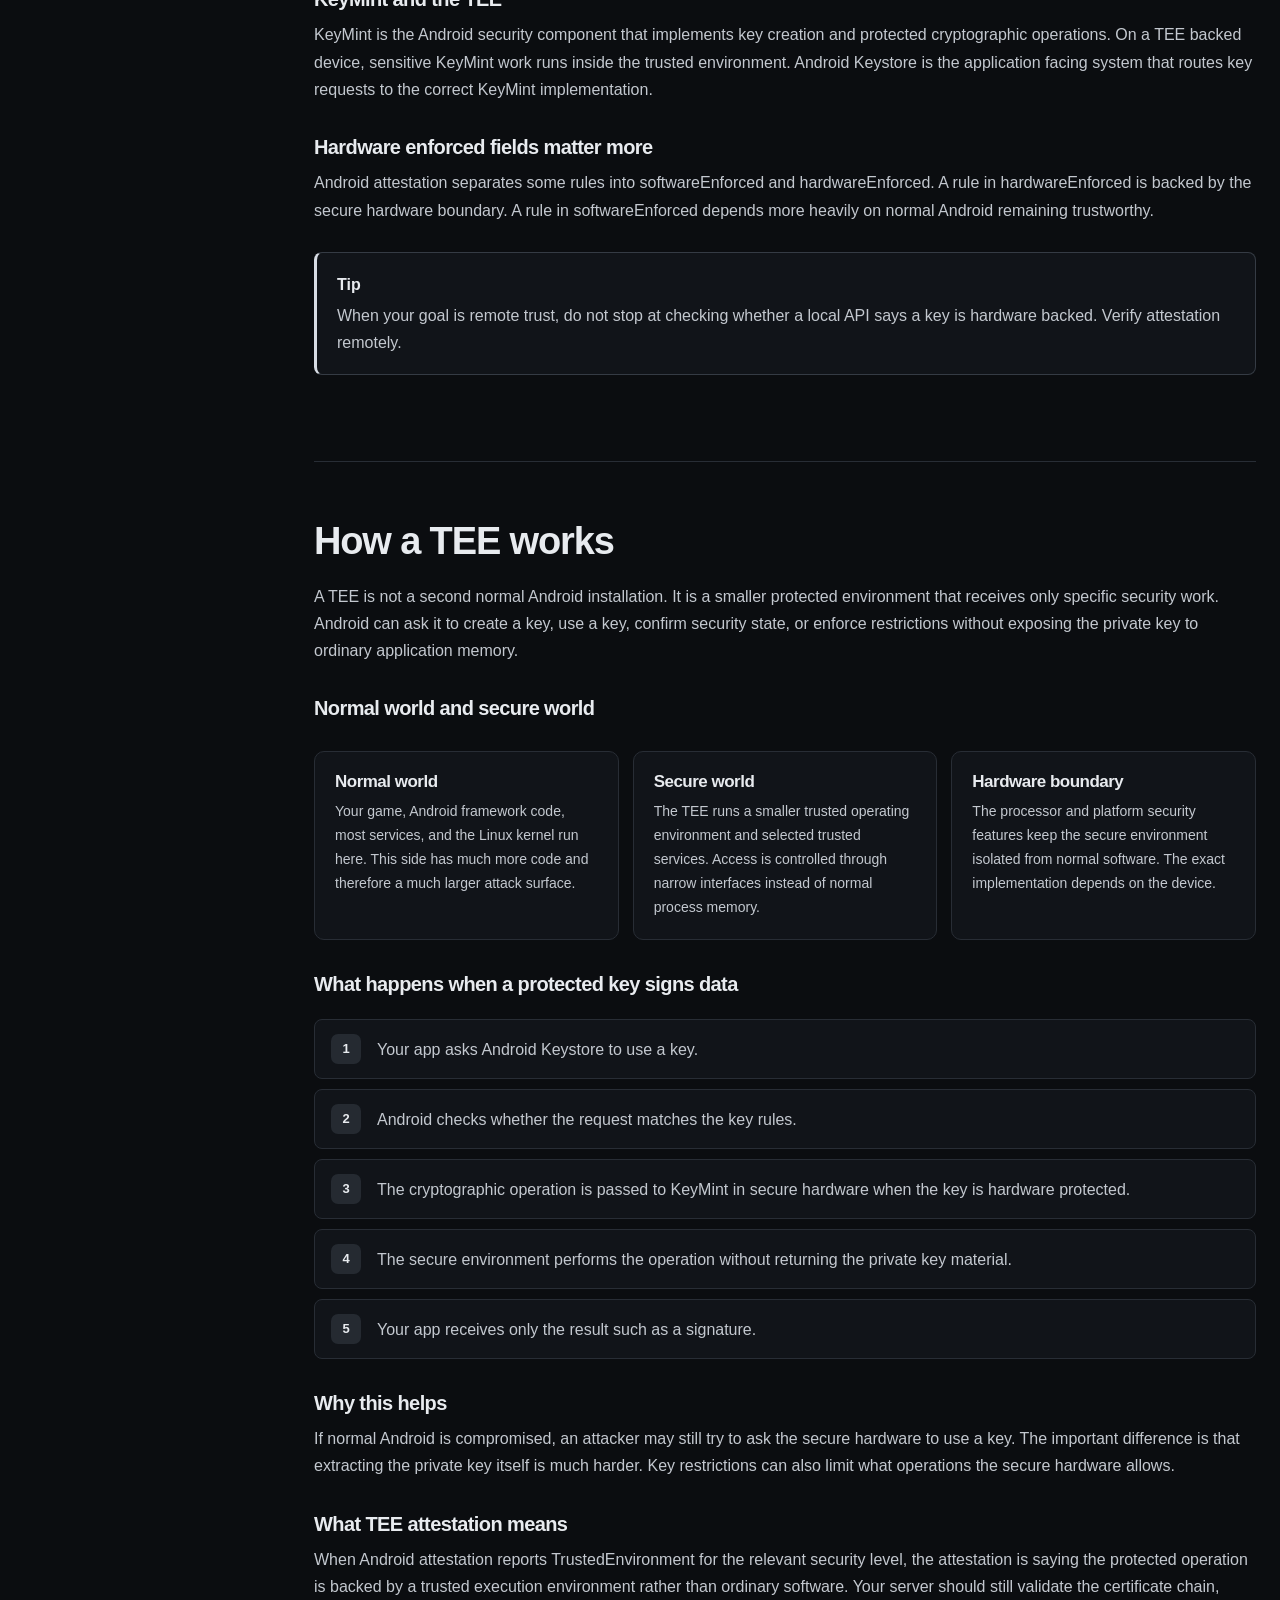
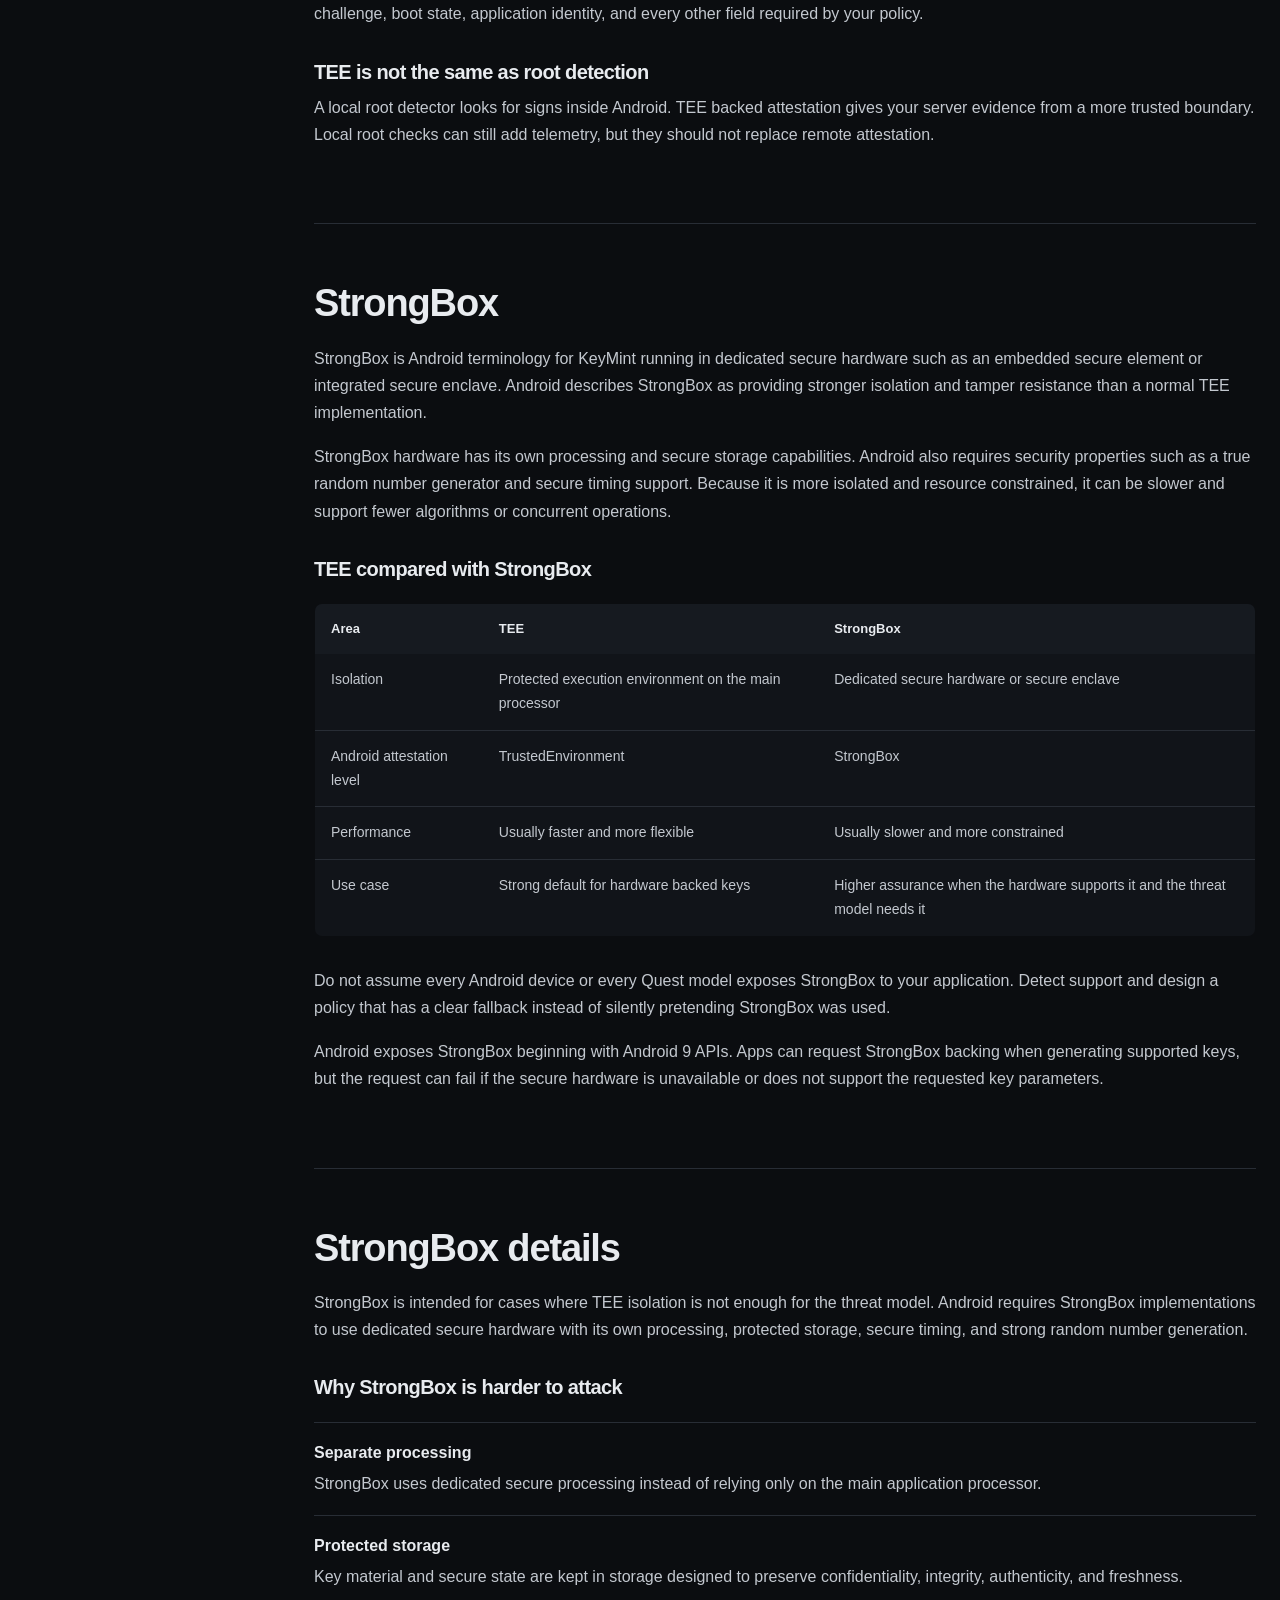
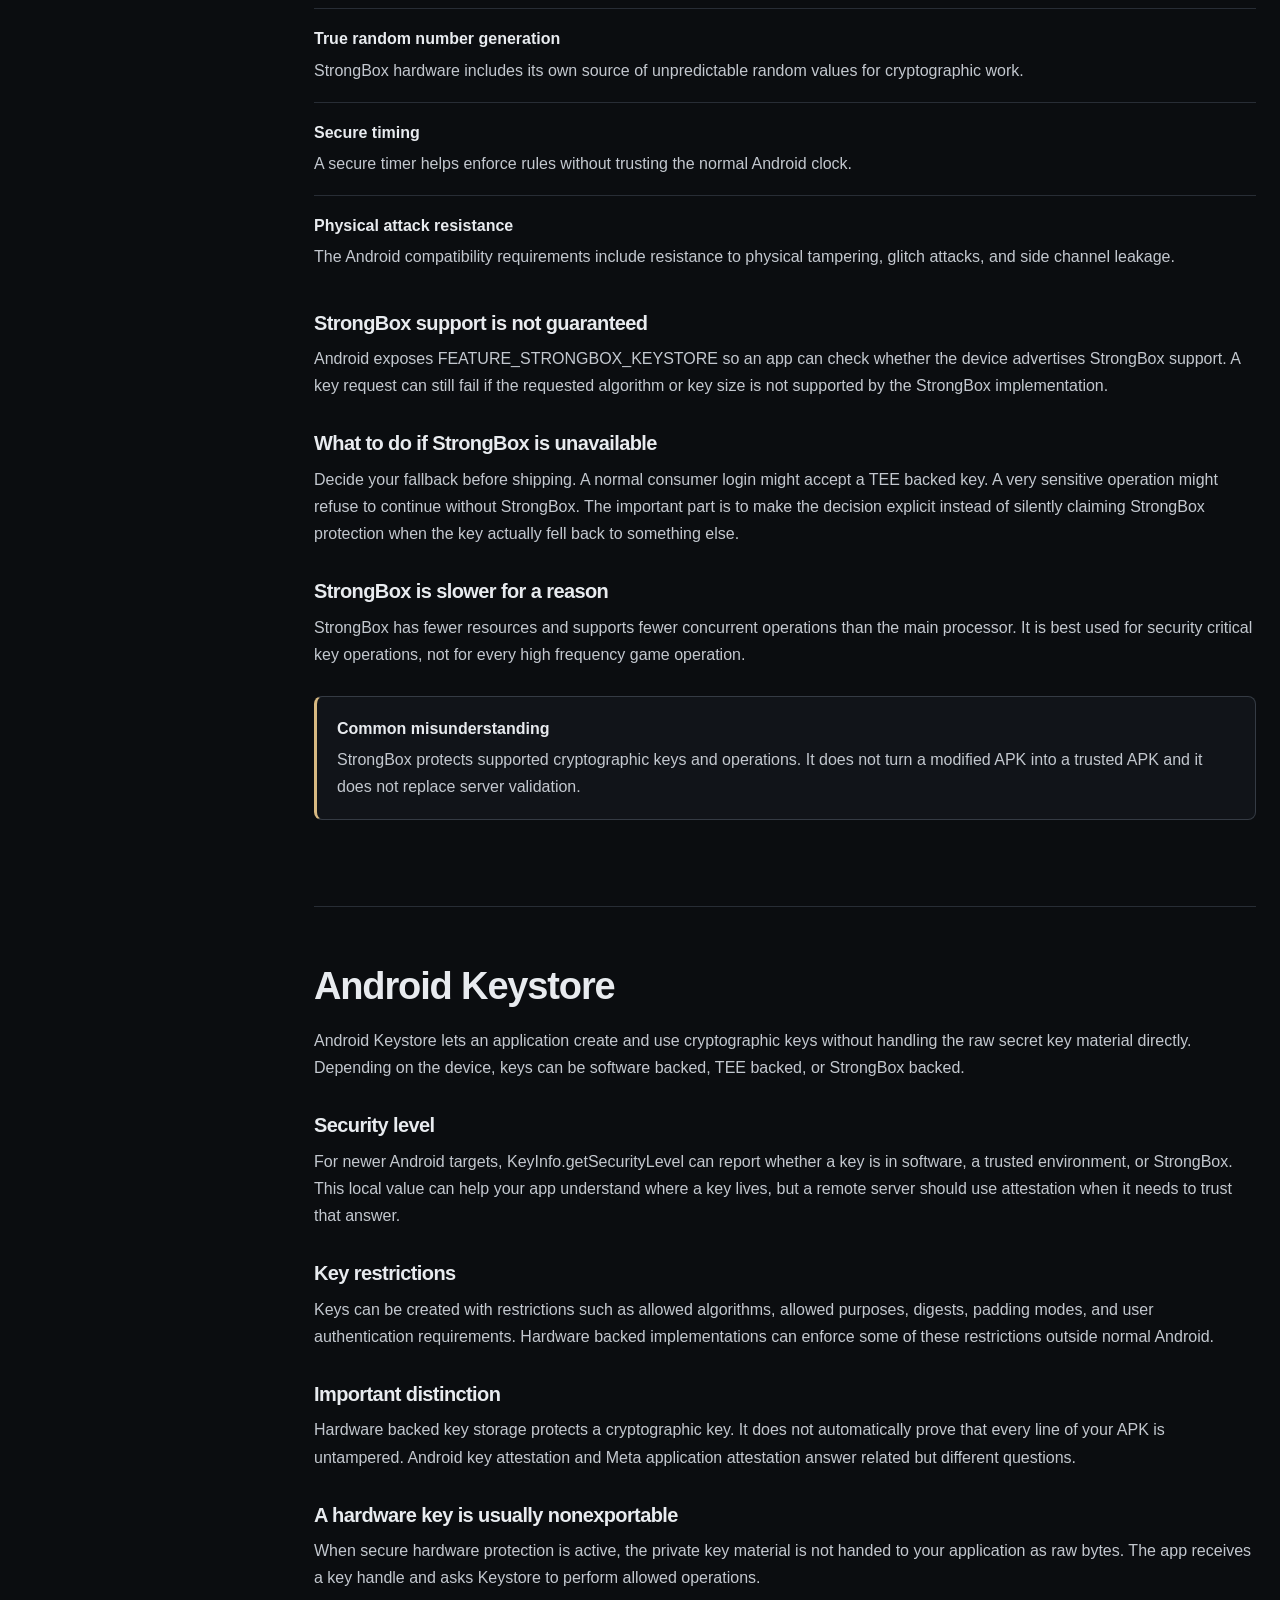
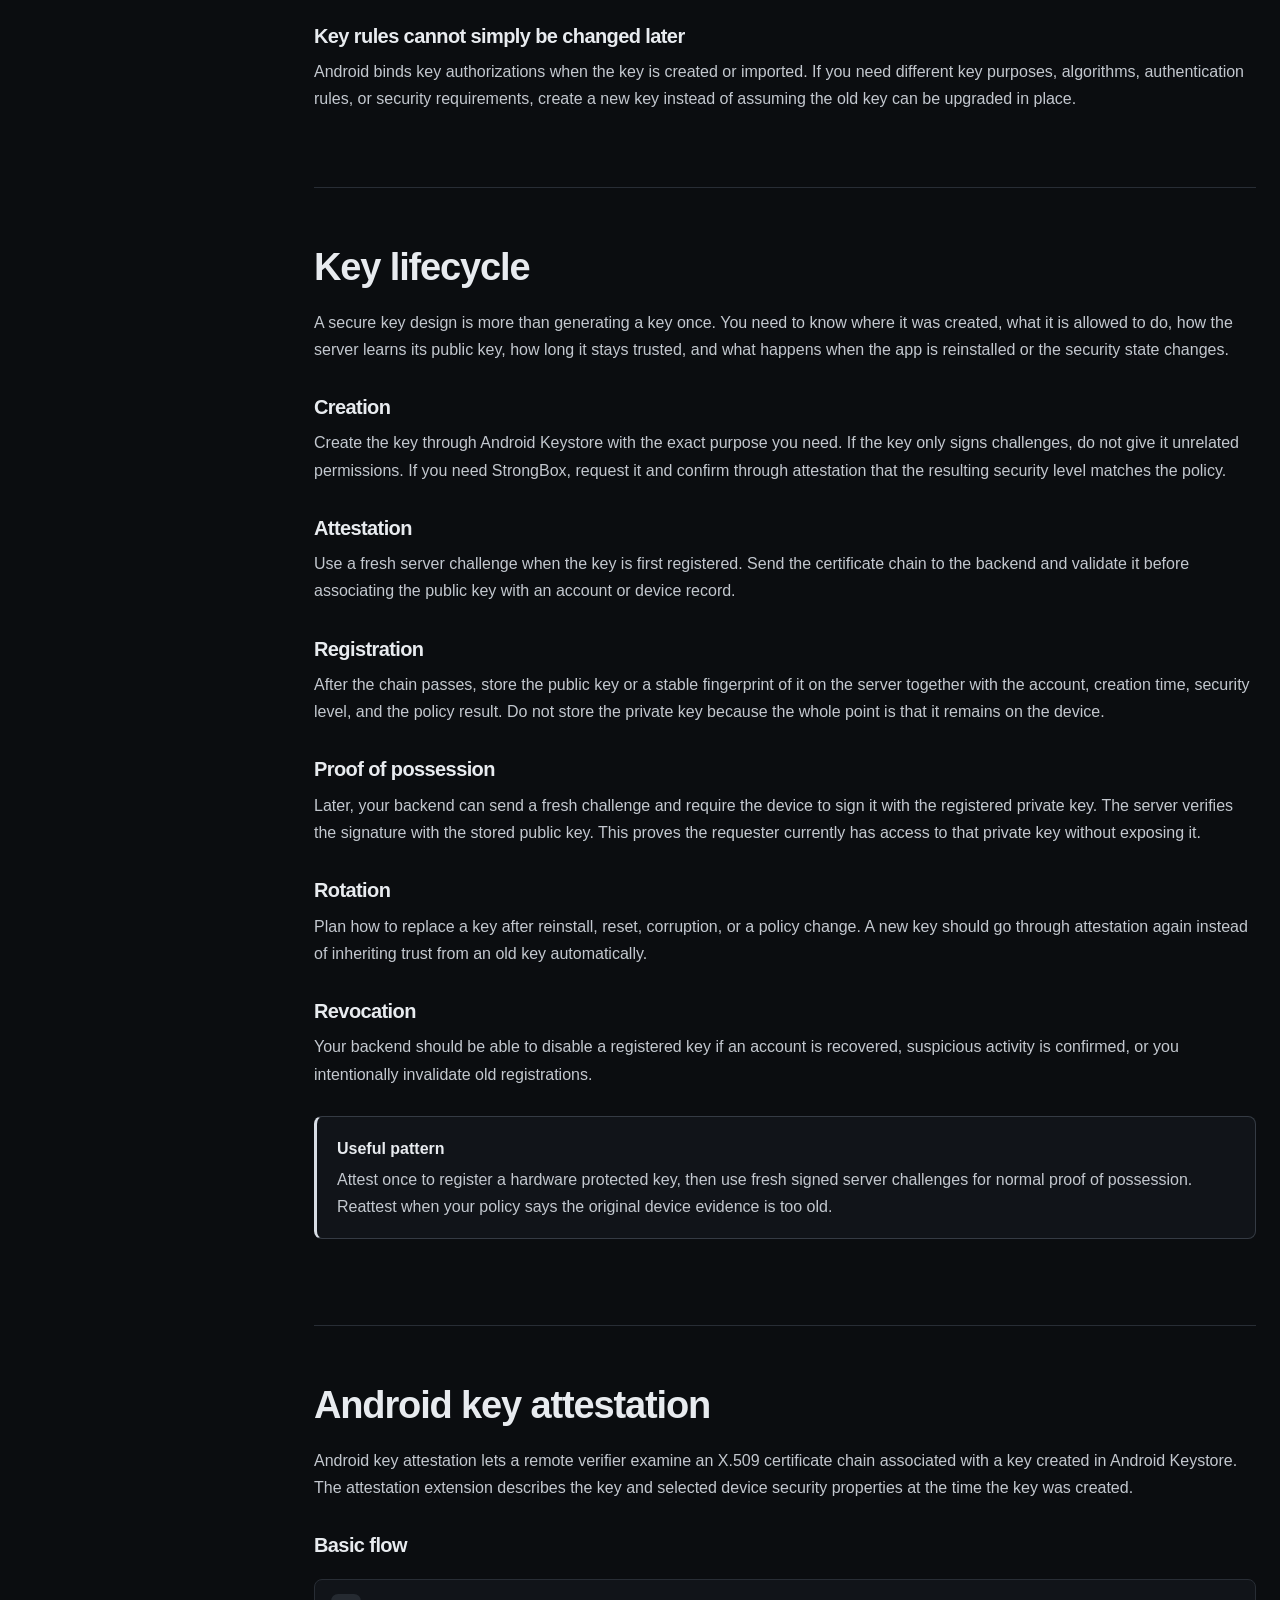
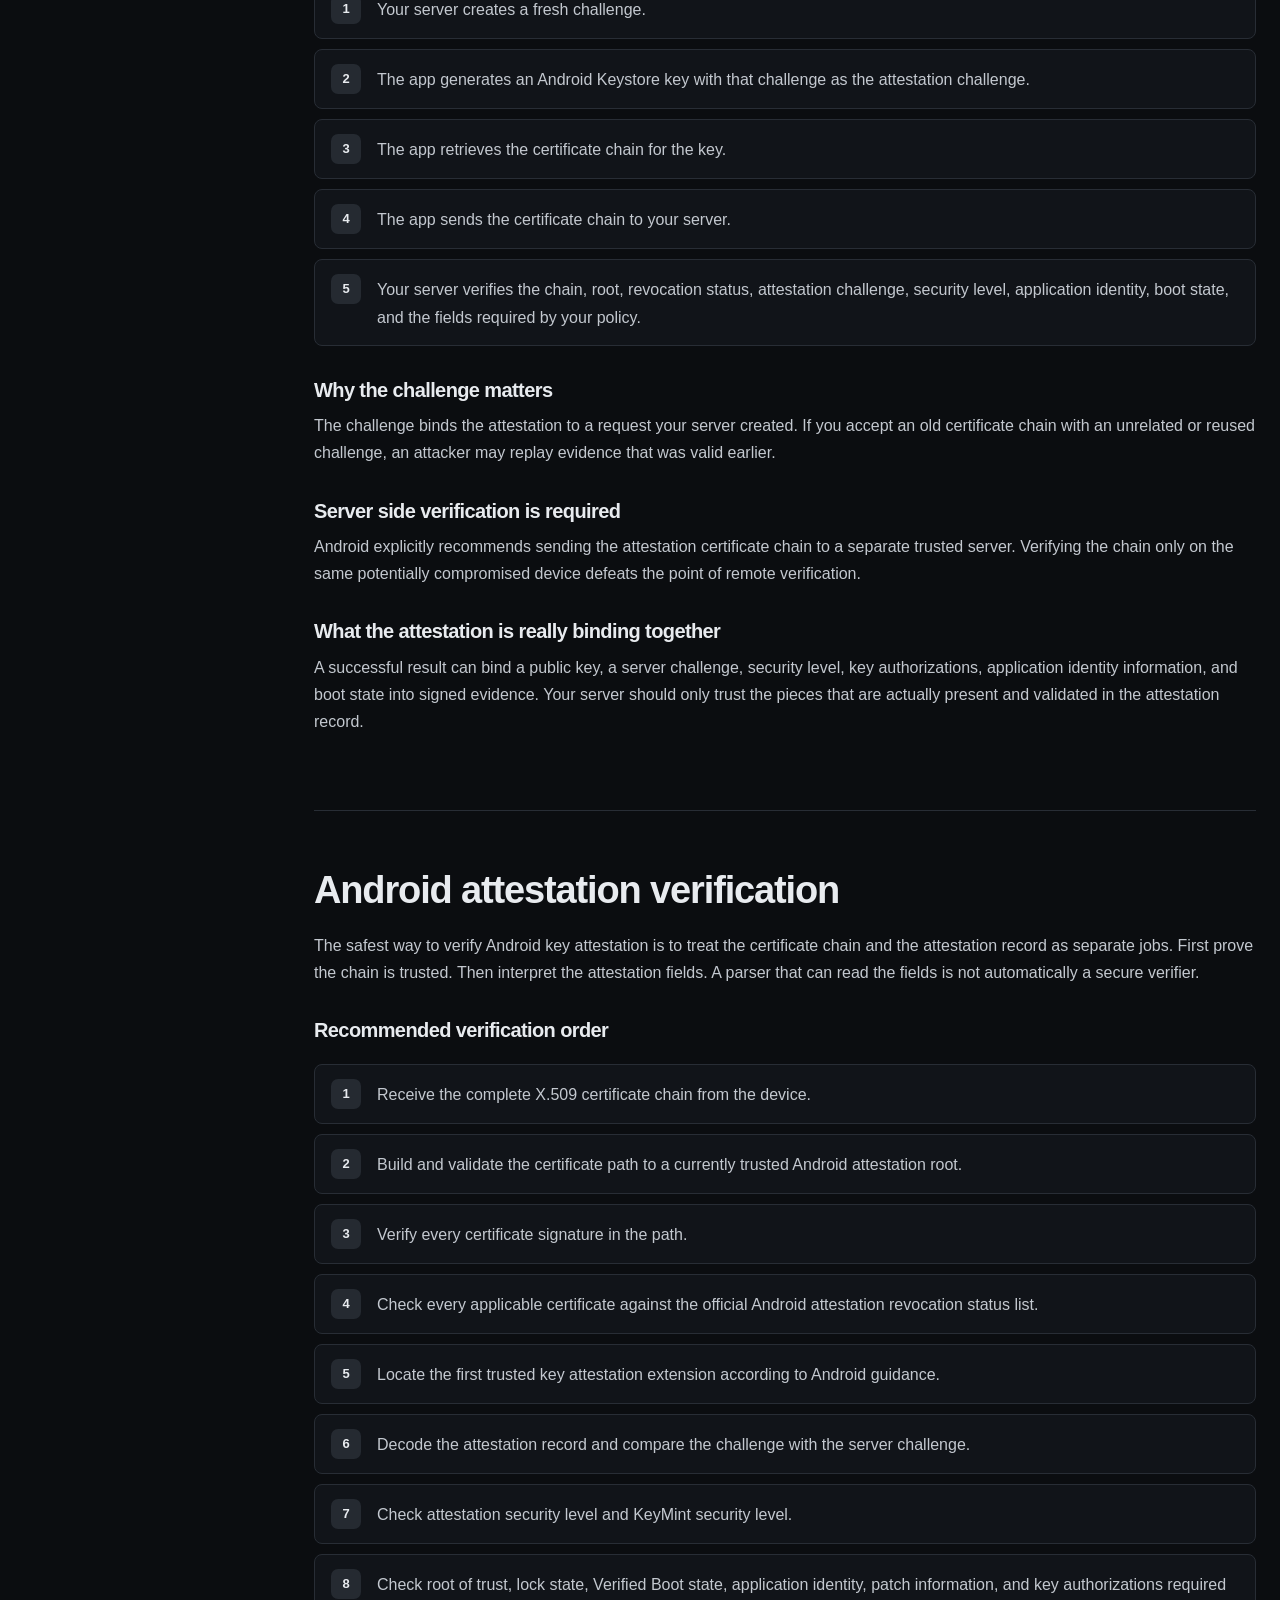
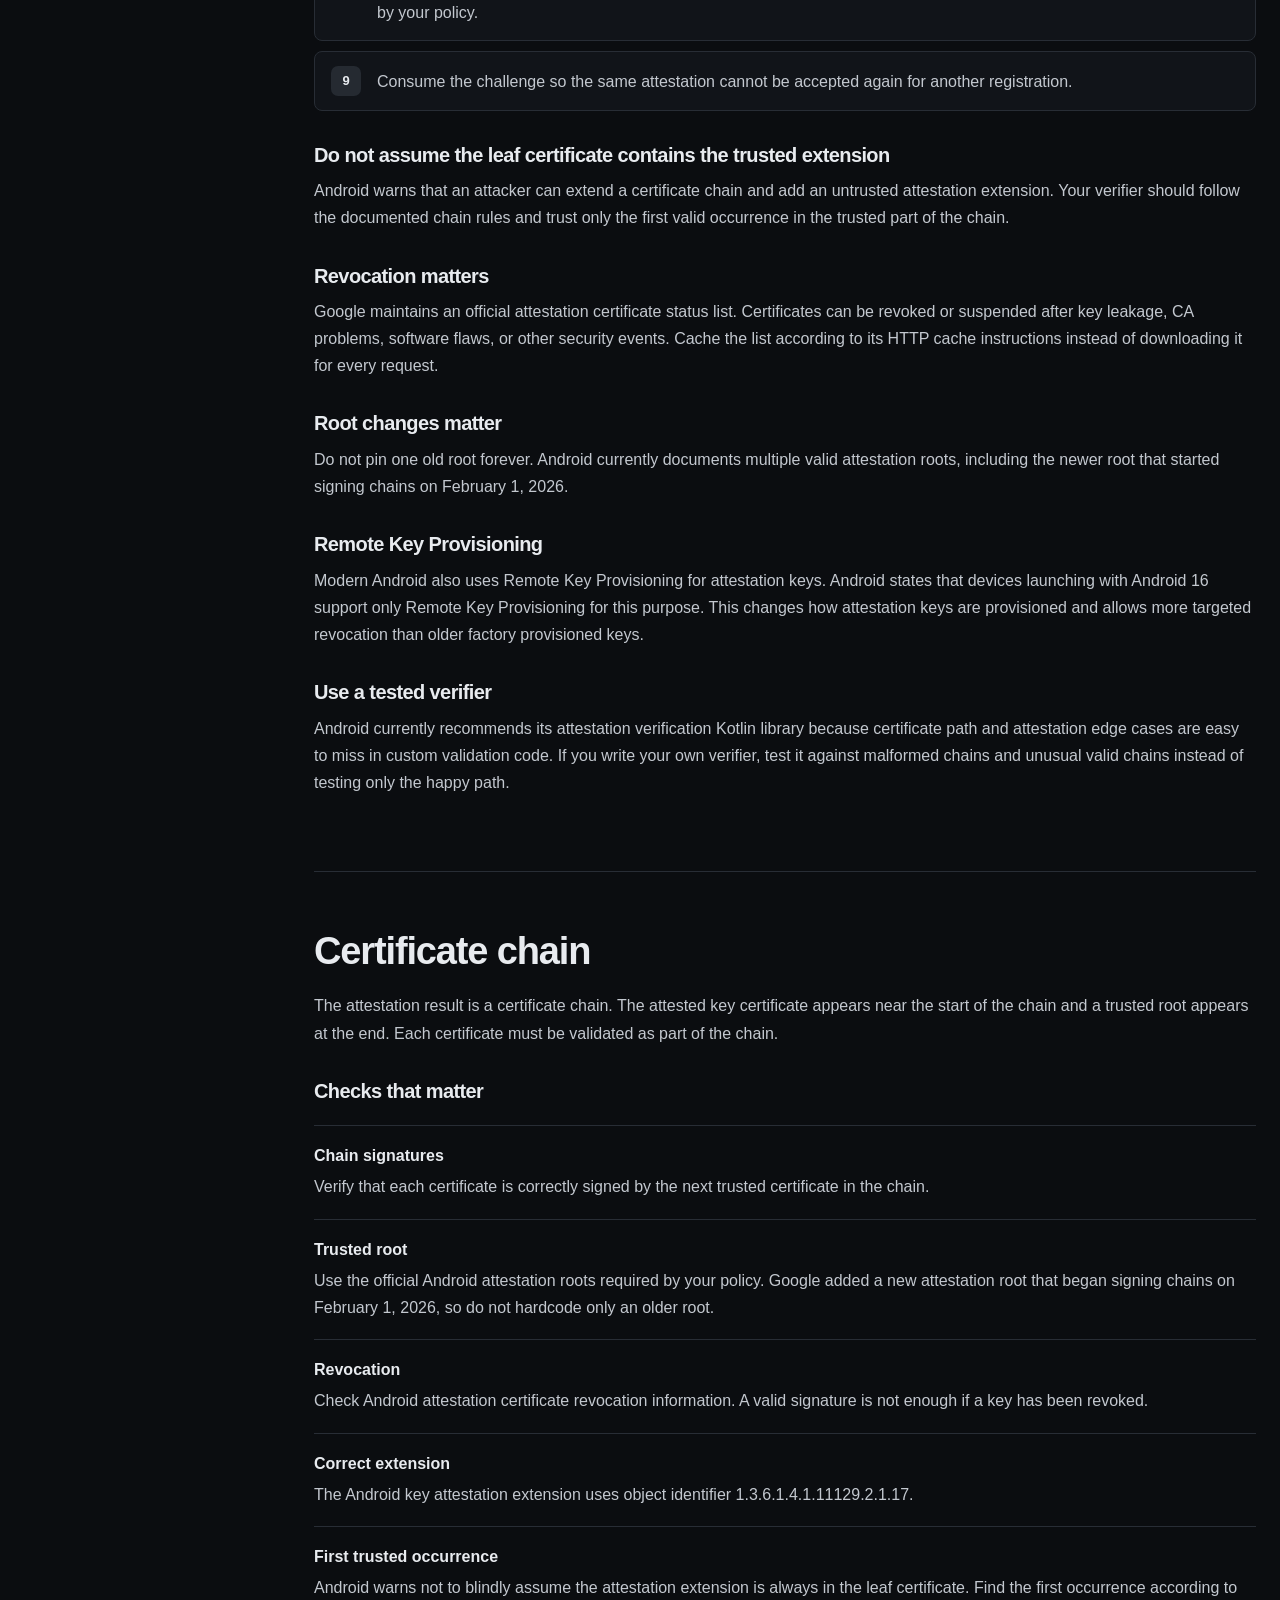
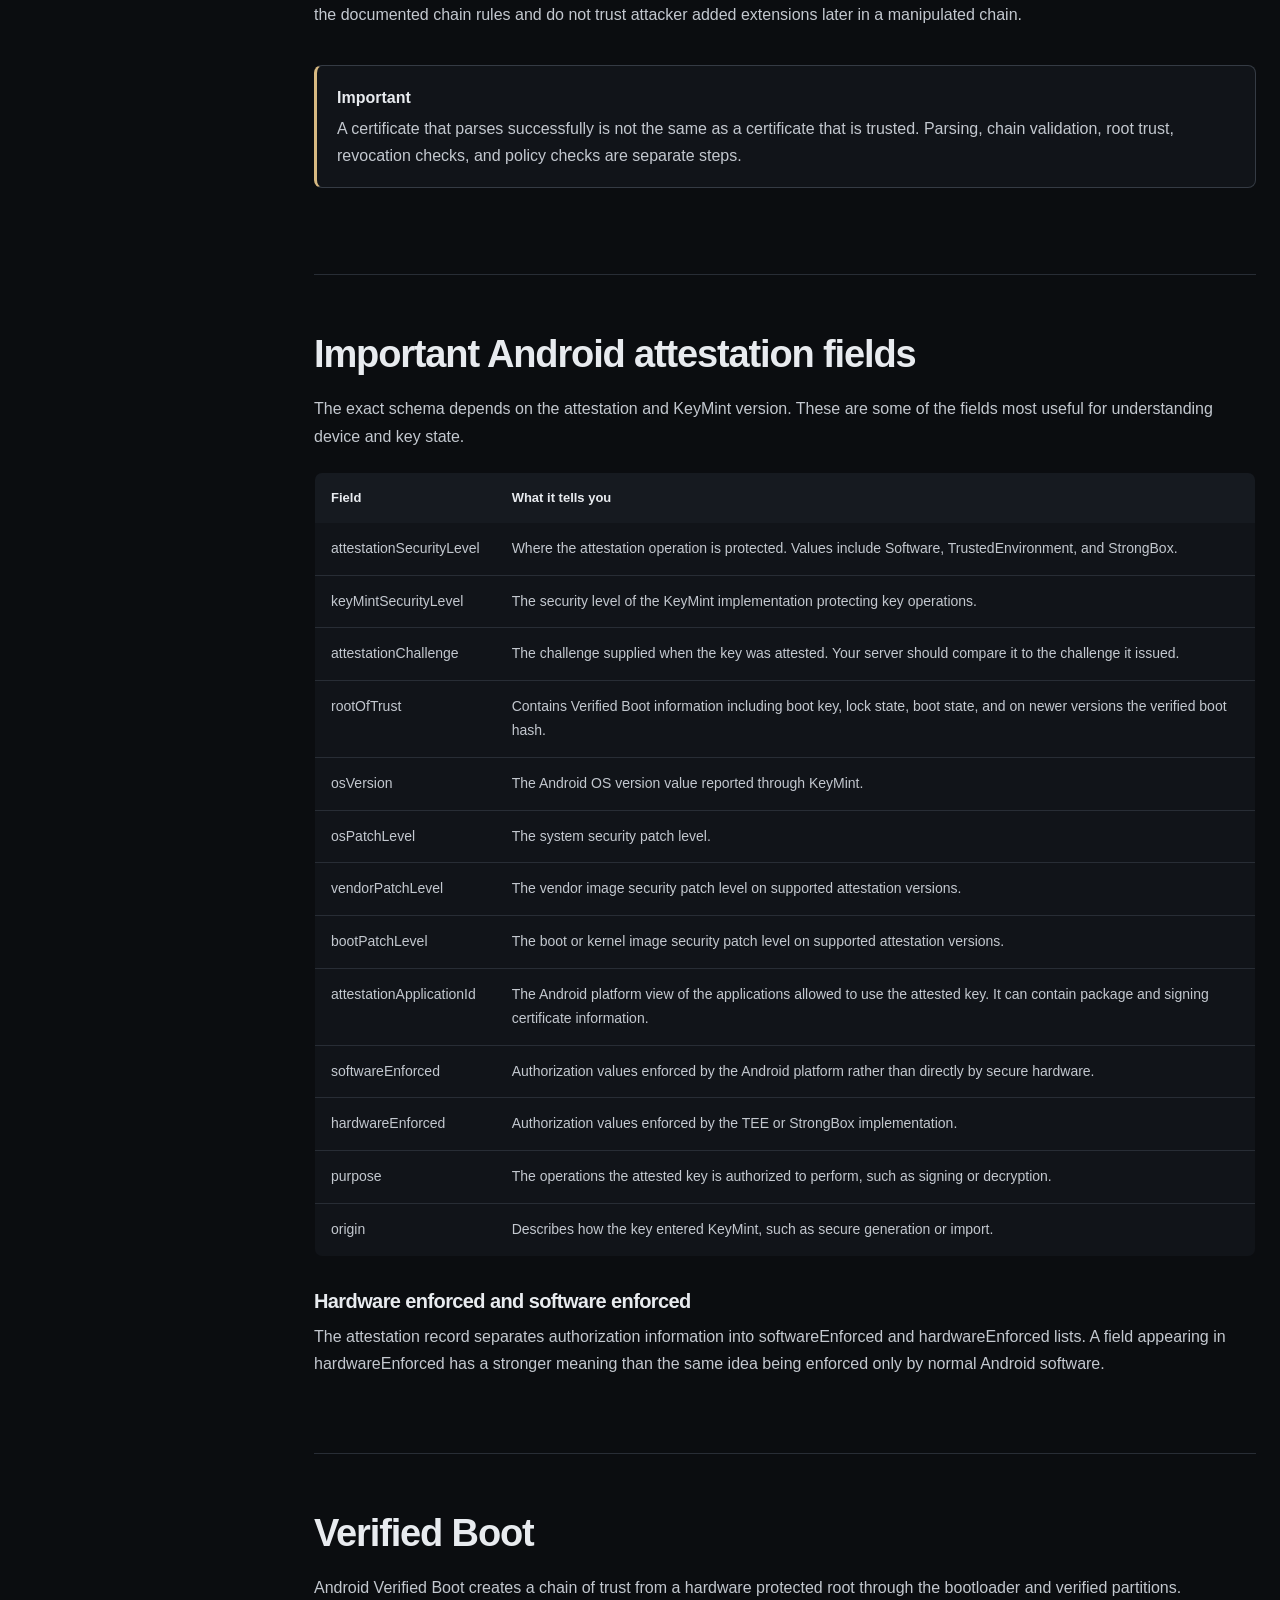
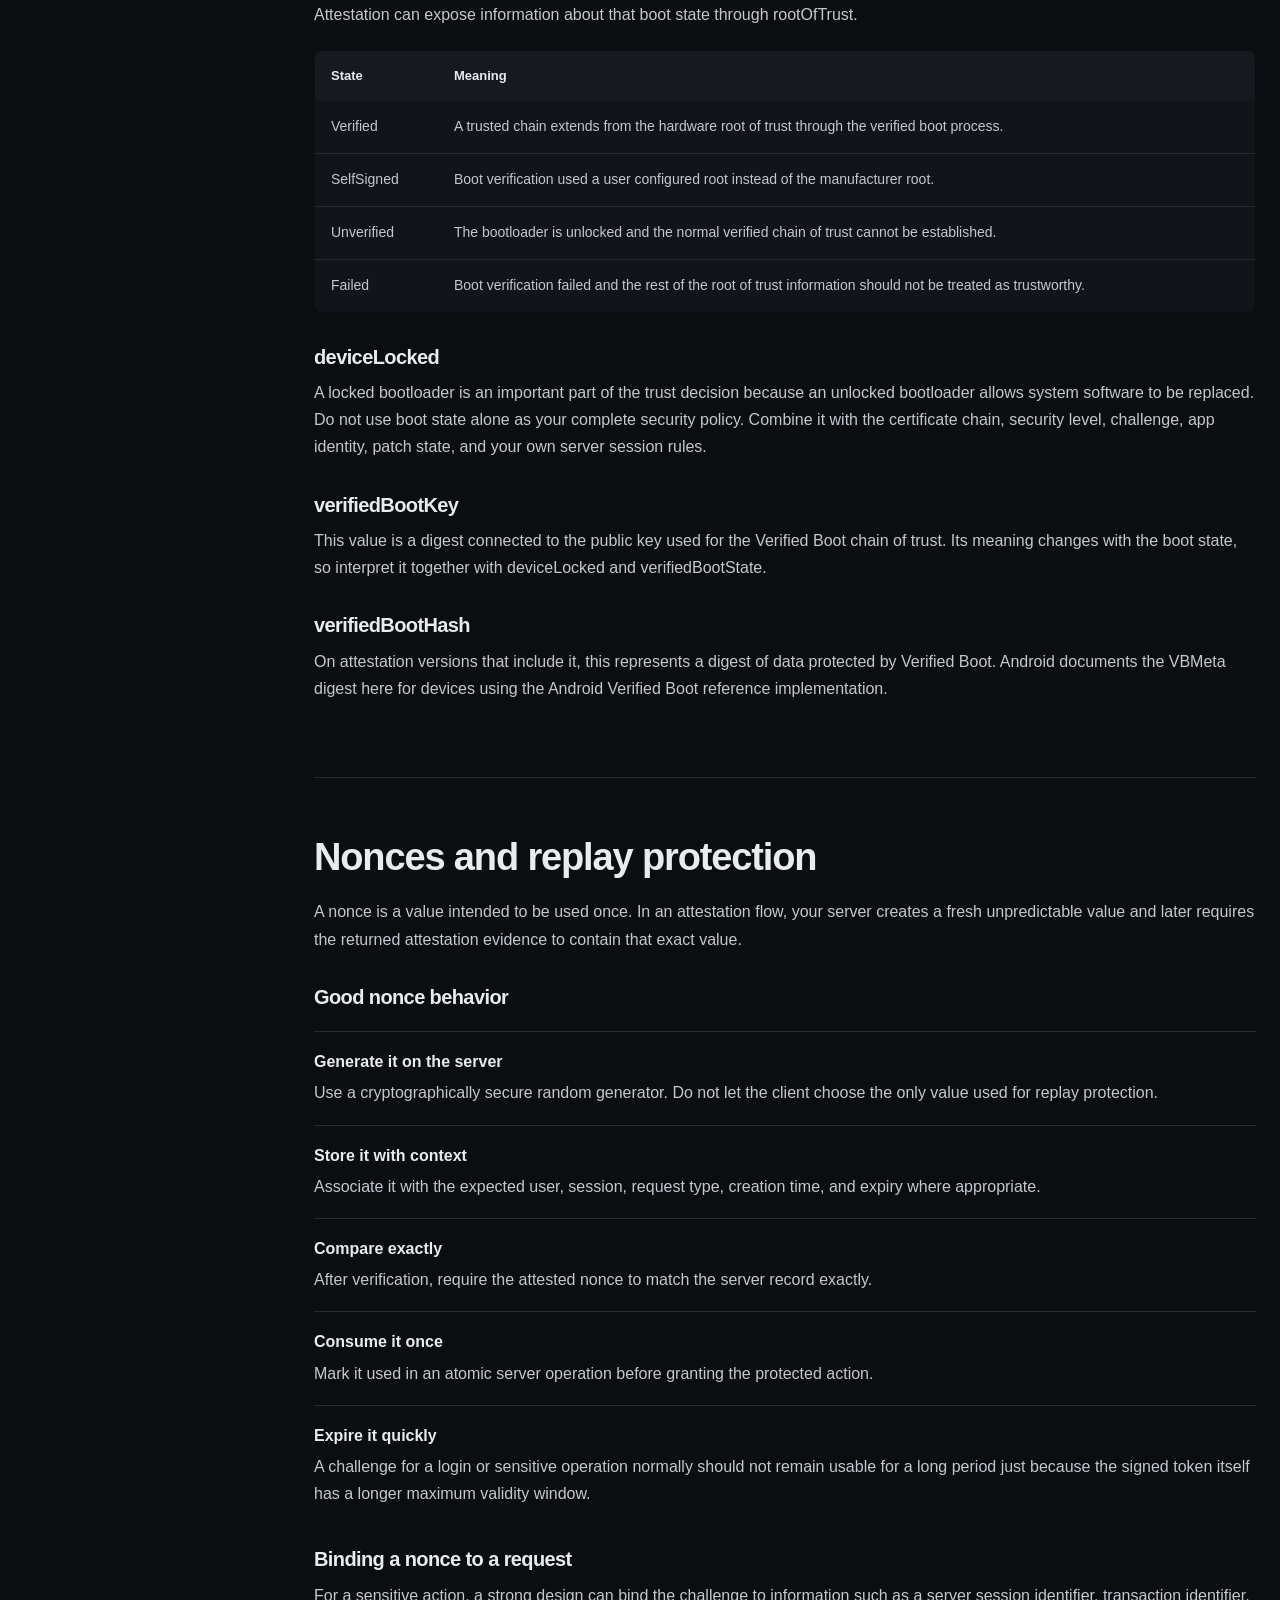
==== commit 01ce4417: "Add files via upload" ====
--- a/index.html
+++ b/index.html
@@ -3,7 +3,7 @@
 <head>
   <meta charset="utf-8">
   <meta name="viewport" content="width=device-width, initial-scale=1">
-  <meta name="description" content="Basic Documentation On Stuff Like SS Validation And Attestation ;)">
+  <meta name="description" content="Practical documentation for hardware backed security, Android TEE and StrongBox, Android key attestation, and Meta Quest attestation.">
   <title>Hardware and Attestation Docs</title>
   <link rel="stylesheet" href="styles.css">
 </head>
@@ -21,23 +21,30 @@
       <nav class="nav" aria-label="Documentation navigation">
         <a href="#overview">Overview</a>
         <a href="#trust-model">Trust model</a>
+        <a href="#security-layers">Security layers</a>
         <a href="#tee">Trusted Execution Environment</a>
+        <a href="#tee-internals">How TEE works</a>
         <a href="#strongbox">StrongBox</a>
+        <a href="#strongbox-details">StrongBox details</a>
         <a href="#keystore">Android Keystore</a>
+        <a href="#key-lifecycle">Key lifecycle</a>
         <a href="#key-attestation">Android key attestation</a>
+        <a href="#android-verification">Android verification</a>
         <a href="#certificate-chain">Certificate chain</a>
         <a href="#attestation-fields">Important attestation fields</a>
         <a href="#verified-boot">Verified Boot</a>
         <a href="#nonce">Nonces and replay protection</a>
         <a href="#meta-attestation">Meta Quest attestation</a>
+        <a href="#meta-deep-dive">Meta attestation details</a>
         <a href="#meta-claims">Meta token claims</a>
+        <a href="#meta-device-ban">Meta device bans</a>
         <a href="#meta-user-verification">Meta user verification</a>
+        <a href="#combined-signals">Combining security signals</a>
         <a href="#server-validation">Server validation</a>
         <a href="#policy">Example policy</a>
         <a href="#limits">What attestation cannot prove</a>
         <a href="#mistakes">Common mistakes</a>
         <a href="#testing">Testing</a>
-        <a href="#vercel">Vercel setup</a>
         <a href="#validation-tips">Validation tips</a>
         <a href="#references">Official references</a>
       </nav>
@@ -51,7 +58,7 @@
 
       <article class="content" id="content">
         <section id="overview" class="doc-section hero searchable">
-          <p class="eyebrow">Security Docs</p>
+          <p class="eyebrow">Security documentation</p>
           <h1>Hardware backed security and attestation</h1>
           <p class="lead">Attestation is a way for a server to ask for evidence about the app, the device, or a cryptographic key before trusting a request. The important part is that the decision is made by a trusted server, not by the same client that might be modified.</p>
           <div class="summary-grid">
@@ -98,6 +105,62 @@
           </div>
           <h3>What should never be trusted by itself</h3>
           <p>A package name sent as normal JSON is only a string. A device model sent by the client is only a string. A SHA256 value calculated by the client is only a string. A boolean such as rooted equals false is only a client claim. Those values become useful only when they are tied to evidence your server can authenticate.</p>
+        </section>
+
+
+        <section id="security-layers" class="doc-section searchable">
+          <h2>Security layers</h2>
+          <p>TEE, StrongBox, Android key attestation, Meta attestation, user verification, entitlement, and your backend all solve different problems. The easiest way to understand them is to ask what each layer can actually prove.</p>
+          <table>
+            <thead>
+              <tr>
+                <th>Layer</th>
+                <th>Main job</th>
+                <th>What it does not prove by itself</th>
+              </tr>
+            </thead>
+            <tbody>
+              <tr>
+                <td>TEE</td>
+                <td>Protects sensitive code and cryptographic key operations away from normal Android.</td>
+                <td>It does not prove your APK came from the Meta Horizon Store.</td>
+              </tr>
+              <tr>
+                <td>StrongBox</td>
+                <td>Protects supported keys inside more isolated dedicated secure hardware.</td>
+                <td>It does not automatically prove the rest of the app is unmodified.</td>
+              </tr>
+              <tr>
+                <td>Android key attestation</td>
+                <td>Lets a remote server verify properties of a generated key and selected device security state.</td>
+                <td>It is not a full replacement for Meta application integrity on Quest.</td>
+              </tr>
+              <tr>
+                <td>Meta application attestation</td>
+                <td>Lets your backend evaluate app recognition, signing information, device integrity, freshness, and other Meta supplied claims.</td>
+                <td>It does not prove the player is allowed to perform every backend action.</td>
+              </tr>
+              <tr>
+                <td>Meta user verification</td>
+                <td>Helps your backend confirm the Meta user proof for the user identifier being presented.</td>
+                <td>It does not prove device integrity or application integrity.</td>
+              </tr>
+              <tr>
+                <td>Entitlement</td>
+                <td>Answers whether the account has access to the application.</td>
+                <td>It does not prove the APK or device is clean.</td>
+              </tr>
+              <tr>
+                <td>Your backend session</td>
+                <td>Turns trusted verification results into access to your own services.</td>
+                <td>It is only as strong as the checks used when the session was created.</td>
+              </tr>
+            </tbody>
+          </table>
+          <div class="callout">
+            <strong>Easy way to think about it</strong>
+            <p>Hardware protects keys. Attestation reports evidence. Meta verifies Meta platform signals. Your server decides what the player is allowed to do.</p>
+          </div>
         </section>
 
         <section id="tee" class="doc-section searchable">
@@ -108,10 +171,49 @@
           <p>If a private key is created and kept inside secure hardware, normal app code does not receive the raw private key bytes. The app asks Android Keystore to perform an operation such as signing. This makes key extraction harder even if normal Android storage or an app process is compromised.</p>
           <h3>TEE does not mean invincible</h3>
           <p>A TEE reduces the amount of software that must be trusted, but it is still part of a real hardware and software system. Vulnerabilities, implementation bugs, outdated firmware, or compromised trusted components can still matter. That is one reason remote attestation includes version, boot, and security level information rather than treating the word TEE as enough.</p>
+          <h3>KeyMint and the TEE</h3>
+          <p>KeyMint is the Android security component that implements key creation and protected cryptographic operations. On a TEE backed device, sensitive KeyMint work runs inside the trusted environment. Android Keystore is the application facing system that routes key requests to the correct KeyMint implementation.</p>
+          <h3>Hardware enforced fields matter more</h3>
+          <p>Android attestation separates some rules into softwareEnforced and hardwareEnforced. A rule in hardwareEnforced is backed by the secure hardware boundary. A rule in softwareEnforced depends more heavily on normal Android remaining trustworthy.</p>
           <div class="callout">
             <strong>Tip</strong>
             <p>When your goal is remote trust, do not stop at checking whether a local API says a key is hardware backed. Verify attestation remotely.</p>
           </div>
+        </section>
+
+
+        <section id="tee-internals" class="doc-section searchable">
+          <h2>How a TEE works</h2>
+          <p>A TEE is not a second normal Android installation. It is a smaller protected environment that receives only specific security work. Android can ask it to create a key, use a key, confirm security state, or enforce restrictions without exposing the private key to ordinary application memory.</p>
+          <h3>Normal world and secure world</h3>
+          <div class="three-column">
+            <div>
+              <h3>Normal world</h3>
+              <p>Your game, Android framework code, most services, and the Linux kernel run here. This side has much more code and therefore a much larger attack surface.</p>
+            </div>
+            <div>
+              <h3>Secure world</h3>
+              <p>The TEE runs a smaller trusted operating environment and selected trusted services. Access is controlled through narrow interfaces instead of normal process memory.</p>
+            </div>
+            <div>
+              <h3>Hardware boundary</h3>
+              <p>The processor and platform security features keep the secure environment isolated from normal software. The exact implementation depends on the device.</p>
+            </div>
+          </div>
+          <h3>What happens when a protected key signs data</h3>
+          <div class="flow">
+            <div><span>1</span><p>Your app asks Android Keystore to use a key.</p></div>
+            <div><span>2</span><p>Android checks whether the request matches the key rules.</p></div>
+            <div><span>3</span><p>The cryptographic operation is passed to KeyMint in secure hardware when the key is hardware protected.</p></div>
+            <div><span>4</span><p>The secure environment performs the operation without returning the private key material.</p></div>
+            <div><span>5</span><p>Your app receives only the result such as a signature.</p></div>
+          </div>
+          <h3>Why this helps</h3>
+          <p>If normal Android is compromised, an attacker may still try to ask the secure hardware to use a key. The important difference is that extracting the private key itself is much harder. Key restrictions can also limit what operations the secure hardware allows.</p>
+          <h3>What TEE attestation means</h3>
+          <p>When Android attestation reports TrustedEnvironment for the relevant security level, the attestation is saying the protected operation is backed by a trusted execution environment rather than ordinary software. Your server should still validate the certificate chain, challenge, boot state, application identity, and every other field required by your policy.</p>
+          <h3>TEE is not the same as root detection</h3>
+          <p>A local root detector looks for signs inside Android. TEE backed attestation gives your server evidence from a more trusted boundary. Local root checks can still add telemetry, but they should not replace remote attestation.</p>
         </section>
 
         <section id="strongbox" class="doc-section searchable">
@@ -151,6 +253,46 @@
             </tbody>
           </table>
           <p>Do not assume every Android device or every Quest model exposes StrongBox to your application. Detect support and design a policy that has a clear fallback instead of silently pretending StrongBox was used.</p>
+          <p>Android exposes StrongBox beginning with Android 9 APIs. Apps can request StrongBox backing when generating supported keys, but the request can fail if the secure hardware is unavailable or does not support the requested key parameters.</p>
+        </section>
+
+
+        <section id="strongbox-details" class="doc-section searchable">
+          <h2>StrongBox details</h2>
+          <p>StrongBox is intended for cases where TEE isolation is not enough for the threat model. Android requires StrongBox implementations to use dedicated secure hardware with its own processing, protected storage, secure timing, and strong random number generation.</p>
+          <h3>Why StrongBox is harder to attack</h3>
+          <div class="detail-list">
+            <div>
+              <strong>Separate processing</strong>
+              <p>StrongBox uses dedicated secure processing instead of relying only on the main application processor.</p>
+            </div>
+            <div>
+              <strong>Protected storage</strong>
+              <p>Key material and secure state are kept in storage designed to preserve confidentiality, integrity, authenticity, and freshness.</p>
+            </div>
+            <div>
+              <strong>True random number generation</strong>
+              <p>StrongBox hardware includes its own source of unpredictable random values for cryptographic work.</p>
+            </div>
+            <div>
+              <strong>Secure timing</strong>
+              <p>A secure timer helps enforce rules without trusting the normal Android clock.</p>
+            </div>
+            <div>
+              <strong>Physical attack resistance</strong>
+              <p>The Android compatibility requirements include resistance to physical tampering, glitch attacks, and side channel leakage.</p>
+            </div>
+          </div>
+          <h3>StrongBox support is not guaranteed</h3>
+          <p>Android exposes FEATURE_STRONGBOX_KEYSTORE so an app can check whether the device advertises StrongBox support. A key request can still fail if the requested algorithm or key size is not supported by the StrongBox implementation.</p>
+          <h3>What to do if StrongBox is unavailable</h3>
+          <p>Decide your fallback before shipping. A normal consumer login might accept a TEE backed key. A very sensitive operation might refuse to continue without StrongBox. The important part is to make the decision explicit instead of silently claiming StrongBox protection when the key actually fell back to something else.</p>
+          <h3>StrongBox is slower for a reason</h3>
+          <p>StrongBox has fewer resources and supports fewer concurrent operations than the main processor. It is best used for security critical key operations, not for every high frequency game operation.</p>
+          <div class="callout warning">
+            <strong>Common misunderstanding</strong>
+            <p>StrongBox protects supported cryptographic keys and operations. It does not turn a modified APK into a trusted APK and it does not replace server validation.</p>
+          </div>
         </section>
 
         <section id="keystore" class="doc-section searchable">
@@ -162,6 +304,32 @@
           <p>Keys can be created with restrictions such as allowed algorithms, allowed purposes, digests, padding modes, and user authentication requirements. Hardware backed implementations can enforce some of these restrictions outside normal Android.</p>
           <h3>Important distinction</h3>
           <p>Hardware backed key storage protects a cryptographic key. It does not automatically prove that every line of your APK is untampered. Android key attestation and Meta application attestation answer related but different questions.</p>
+          <h3>A hardware key is usually nonexportable</h3>
+          <p>When secure hardware protection is active, the private key material is not handed to your application as raw bytes. The app receives a key handle and asks Keystore to perform allowed operations.</p>
+          <h3>Key rules cannot simply be changed later</h3>
+          <p>Android binds key authorizations when the key is created or imported. If you need different key purposes, algorithms, authentication rules, or security requirements, create a new key instead of assuming the old key can be upgraded in place.</p>
+        </section>
+
+
+        <section id="key-lifecycle" class="doc-section searchable">
+          <h2>Key lifecycle</h2>
+          <p>A secure key design is more than generating a key once. You need to know where it was created, what it is allowed to do, how the server learns its public key, how long it stays trusted, and what happens when the app is reinstalled or the security state changes.</p>
+          <h3>Creation</h3>
+          <p>Create the key through Android Keystore with the exact purpose you need. If the key only signs challenges, do not give it unrelated permissions. If you need StrongBox, request it and confirm through attestation that the resulting security level matches the policy.</p>
+          <h3>Attestation</h3>
+          <p>Use a fresh server challenge when the key is first registered. Send the certificate chain to the backend and validate it before associating the public key with an account or device record.</p>
+          <h3>Registration</h3>
+          <p>After the chain passes, store the public key or a stable fingerprint of it on the server together with the account, creation time, security level, and the policy result. Do not store the private key because the whole point is that it remains on the device.</p>
+          <h3>Proof of possession</h3>
+          <p>Later, your backend can send a fresh challenge and require the device to sign it with the registered private key. The server verifies the signature with the stored public key. This proves the requester currently has access to that private key without exposing it.</p>
+          <h3>Rotation</h3>
+          <p>Plan how to replace a key after reinstall, reset, corruption, or a policy change. A new key should go through attestation again instead of inheriting trust from an old key automatically.</p>
+          <h3>Revocation</h3>
+          <p>Your backend should be able to disable a registered key if an account is recovered, suspicious activity is confirmed, or you intentionally invalidate old registrations.</p>
+          <div class="callout">
+            <strong>Useful pattern</strong>
+            <p>Attest once to register a hardware protected key, then use fresh signed server challenges for normal proof of possession. Reattest when your policy says the original device evidence is too old.</p>
+          </div>
         </section>
 
         <section id="key-attestation" class="doc-section searchable">
@@ -179,6 +347,36 @@
           <p>The challenge binds the attestation to a request your server created. If you accept an old certificate chain with an unrelated or reused challenge, an attacker may replay evidence that was valid earlier.</p>
           <h3>Server side verification is required</h3>
           <p>Android explicitly recommends sending the attestation certificate chain to a separate trusted server. Verifying the chain only on the same potentially compromised device defeats the point of remote verification.</p>
+          <h3>What the attestation is really binding together</h3>
+          <p>A successful result can bind a public key, a server challenge, security level, key authorizations, application identity information, and boot state into signed evidence. Your server should only trust the pieces that are actually present and validated in the attestation record.</p>
+        </section>
+
+
+        <section id="android-verification" class="doc-section searchable">
+          <h2>Android attestation verification</h2>
+          <p>The safest way to verify Android key attestation is to treat the certificate chain and the attestation record as separate jobs. First prove the chain is trusted. Then interpret the attestation fields. A parser that can read the fields is not automatically a secure verifier.</p>
+          <h3>Recommended verification order</h3>
+          <div class="flow">
+            <div><span>1</span><p>Receive the complete X.509 certificate chain from the device.</p></div>
+            <div><span>2</span><p>Build and validate the certificate path to a currently trusted Android attestation root.</p></div>
+            <div><span>3</span><p>Verify every certificate signature in the path.</p></div>
+            <div><span>4</span><p>Check every applicable certificate against the official Android attestation revocation status list.</p></div>
+            <div><span>5</span><p>Locate the first trusted key attestation extension according to Android guidance.</p></div>
+            <div><span>6</span><p>Decode the attestation record and compare the challenge with the server challenge.</p></div>
+            <div><span>7</span><p>Check attestation security level and KeyMint security level.</p></div>
+            <div><span>8</span><p>Check root of trust, lock state, Verified Boot state, application identity, patch information, and key authorizations required by your policy.</p></div>
+            <div><span>9</span><p>Consume the challenge so the same attestation cannot be accepted again for another registration.</p></div>
+          </div>
+          <h3>Do not assume the leaf certificate contains the trusted extension</h3>
+          <p>Android warns that an attacker can extend a certificate chain and add an untrusted attestation extension. Your verifier should follow the documented chain rules and trust only the first valid occurrence in the trusted part of the chain.</p>
+          <h3>Revocation matters</h3>
+          <p>Google maintains an official attestation certificate status list. Certificates can be revoked or suspended after key leakage, CA problems, software flaws, or other security events. Cache the list according to its HTTP cache instructions instead of downloading it for every request.</p>
+          <h3>Root changes matter</h3>
+          <p>Do not pin one old root forever. Android currently documents multiple valid attestation roots, including the newer root that started signing chains on February 1, 2026.</p>
+          <h3>Remote Key Provisioning</h3>
+          <p>Modern Android also uses Remote Key Provisioning for attestation keys. Android states that devices launching with Android 16 support only Remote Key Provisioning for this purpose. This changes how attestation keys are provisioned and allows more targeted revocation than older factory provisioned keys.</p>
+          <h3>Use a tested verifier</h3>
+          <p>Android currently recommends its attestation verification Kotlin library because certificate path and attestation edge cases are easy to miss in custom validation code. If you write your own verifier, test it against malformed chains and unusual valid chains instead of testing only the happy path.</p>
         </section>
 
         <section id="certificate-chain" class="doc-section searchable">
@@ -204,7 +402,7 @@
             </div>
             <div>
               <strong>First trusted occurrence</strong>
-              <p>Android warns not to blindly assume the attestation extension is always in the leaf certificate. Find the first occurrence according to the documented chain rules and do not trust attacker-added extensions later in a manipulated chain.</p>
+              <p>Android warns not to blindly assume the attestation extension is always in the leaf certificate. Find the first occurrence according to the documented chain rules and do not trust attacker added extensions later in a manipulated chain.</p>
             </div>
           </div>
           <div class="callout warning">
@@ -260,6 +458,22 @@
                 <td>attestationApplicationId</td>
                 <td>The Android platform view of the applications allowed to use the attested key. It can contain package and signing certificate information.</td>
               </tr>
+              <tr>
+                <td>softwareEnforced</td>
+                <td>Authorization values enforced by the Android platform rather than directly by secure hardware.</td>
+              </tr>
+              <tr>
+                <td>hardwareEnforced</td>
+                <td>Authorization values enforced by the TEE or StrongBox implementation.</td>
+              </tr>
+              <tr>
+                <td>purpose</td>
+                <td>The operations the attested key is authorized to perform, such as signing or decryption.</td>
+              </tr>
+              <tr>
+                <td>origin</td>
+                <td>Describes how the key entered KeyMint, such as secure generation or import.</td>
+              </tr>
             </tbody>
           </table>
           <h3>Hardware enforced and software enforced</h3>
@@ -297,6 +511,10 @@
           </table>
           <h3>deviceLocked</h3>
           <p>A locked bootloader is an important part of the trust decision because an unlocked bootloader allows system software to be replaced. Do not use boot state alone as your complete security policy. Combine it with the certificate chain, security level, challenge, app identity, patch state, and your own server session rules.</p>
+          <h3>verifiedBootKey</h3>
+          <p>This value is a digest connected to the public key used for the Verified Boot chain of trust. Its meaning changes with the boot state, so interpret it together with deviceLocked and verifiedBootState.</p>
+          <h3>verifiedBootHash</h3>
+          <p>On attestation versions that include it, this represents a digest of data protected by Verified Boot. Android documents the VBMeta digest here for devices using the Android Verified Boot reference implementation.</p>
         </section>
 
         <section id="nonce" class="doc-section searchable">
@@ -348,7 +566,7 @@
             <tbody>
               <tr>
                 <th>Challenge format</th>
-                <td>Non-wrapping Base64URL string created from random bytes by the application server</td>
+                <td>Non wrapping Base64URL string created from random bytes by the application server</td>
               </tr>
               <tr>
                 <th>Challenge length</th>
@@ -370,7 +588,58 @@
           </table>
           <div class="callout">
             <strong>Tip</strong>
-            <p>Token lifetime and challenge lifetime are different things. Even if a token can be valid for hours, a one-time login challenge can still be accepted only once and expire after a short server-defined window.</p>
+            <p>Token lifetime and challenge lifetime are different things. Even if a token can be valid for hours, a one use login challenge can still be accepted only once and expire after a short server defined window.</p>
+          </div>
+        </section>
+
+
+        <section id="meta-deep-dive" class="doc-section searchable">
+          <h2>Meta attestation details</h2>
+          <p>Meta application attestation is most useful when you treat the returned token as evidence that still needs a policy decision. Meta verifies the token signature for you and returns claims. Your backend then decides which claim values are acceptable for the action being requested.</p>
+          <h3>What Meta is trying to answer</h3>
+          <div class="detail-list">
+            <div>
+              <strong>Is the application recognized</strong>
+              <p>The app integrity state tells you whether Meta recognizes the installation as coming from the Horizon Store.</p>
+            </div>
+            <div>
+              <strong>Is the signing identity what you expect</strong>
+              <p>The package certificate digest lets your backend compare the signed claim with the certificate digest values that belong to your real release.</p>
+            </div>
+            <div>
+              <strong>Is the package name what you expect</strong>
+              <p>The package ID claim should match the package ID configured on your server.</p>
+            </div>
+            <div>
+              <strong>Is the Quest device trusted</strong>
+              <p>The device integrity state reports Advanced, Basic, or NotTrusted based on Meta security signals.</p>
+            </div>
+            <div>
+              <strong>Is the response fresh</strong>
+              <p>The nonce, timestamp, and expiration give your server enough information to reject replayed or stale evidence.</p>
+            </div>
+          </div>
+          <h3>Advanced</h3>
+          <p>Meta describes Advanced as a device with a locked bootloader, a valid Android system image, and no signs of system compromise. This is the strongest normal device integrity result documented for the API.</p>
+          <h3>Basic</h3>
+          <p>Basic still means the bootloader is locked and the Android image is valid, but another integrity check failed. Meta specifically notes that this may indicate compromise after boot, including rooting. Whether Basic is acceptable depends on your threat model.</p>
+          <h3>NotTrusted</h3>
+          <p>NotTrusted means Meta saw an unlocked bootloader or an invalid Android system image. For an endpoint that is supposed to require trusted Quest hardware, this should normally fail the integrity policy.</p>
+          <h3>StoreRecognized</h3>
+          <p>StoreRecognized means Meta recognizes the app as legitimately installed through the Meta Quest Store. A server protecting a public store build can normally require this value together with the expected package ID and signing digest.</p>
+          <h3>NotRecognized and NotEvaluated</h3>
+          <p>NotRecognized means the installation is not recognized as legitimate. NotEvaluated means Meta could not identify the app for that evaluation. Do not silently convert either value into StoreRecognized. Decide whether development builds need a separate test policy.</p>
+          <h3>Timestamp should be recent</h3>
+          <p>Meta recommends checking that the timestamp is recent, within a few minutes or less for a normal validation flow. This is separate from the maximum token expiration time. A token that has not expired can still be too old for a login you want to treat as fresh.</p>
+          <h3>Token caching</h3>
+          <p>Meta allows applications to cache attestation tokens within their validity period and recommends caching to avoid rate limits. Your backend should still decide whether a cached token is fresh enough for the current action. Login and account recovery can use a stricter freshness rule than a low risk request.</p>
+          <h3>Rate limits</h3>
+          <p>Meta currently documents a limit of 100 attestation requests per hour and 200 per day for each device. Do not request a new token for every network packet or every gameplay event.</p>
+          <h3>Error handling</h3>
+          <p>A token request can fail because of network problems or platform issues, but malicious software can also block the call. Meta recommends retries with increasing delay. If the app still cannot obtain a token after the retry policy, protected backend access should not be granted as though attestation passed.</p>
+          <div class="callout warning">
+            <strong>Important</strong>
+            <p>Meta verification success proves the token is authentic. Your own backend still has to check the claims. Signature verification alone is not the final security decision.</p>
           </div>
         </section>
 
@@ -440,18 +709,48 @@
               </tr>
             </tbody>
           </table>
+          <h3>How to read the claims safely</h3>
+          <p>Do not compare the entire decoded object with one fixed JSON shape. Read the fields your policy requires, validate their types and allowed values, and safely ignore new fields you do not use. This keeps a future Meta claim addition from breaking your authentication flow.</p>
+          <h3>Package certificate digests</h3>
+          <p>The certificate digest field can contain more than one value. Keep a server side set of signing certificate digests you currently trust and compare the verified claim against that set. This also gives you a controlled way to handle legitimate signing changes.</p>
+          <h3>Version policy</h3>
+          <p>The version claim can help enforce a minimum supported app version, but do not use it as the only integrity check. A valid version string does not replace StoreRecognized, signing digest validation, or device integrity.</p>
           <div class="callout warning">
             <strong>Important</strong>
             <p>Write your claim parser to tolerate new unknown fields. Reject bad values in fields you require, but do not crash just because Meta adds another claim later.</p>
           </div>
         </section>
 
+
+        <section id="meta-device-ban" class="doc-section searchable">
+          <h2>Meta device bans</h2>
+          <p>Meta provides a device ban feature that works with the Attestation API. Your backend identifies the device through the app scoped unique ID from a verified attestation result and sends the ban request to Meta from the server.</p>
+          <h3>How the ban signal is used</h3>
+          <div class="flow">
+            <div><span>1</span><p>Your backend verifies a normal Meta attestation token.</p></div>
+            <div><span>2</span><p>The backend reads the current unique ID from the verified device state.</p></div>
+            <div><span>3</span><p>Your backend creates a device ban through the Meta server interface when your moderation policy allows it.</p></div>
+            <div><span>4</span><p>Later attestation results can include a device ban section showing that the device is banned.</p></div>
+            <div><span>5</span><p>Your own backend enforces the restriction when it sees the ban status.</p></div>
+          </div>
+          <h3>The unique ID rotates</h3>
+          <p>Meta states that the attestation unique ID is scoped to your application and changes every 30 days for privacy. Do not build a permanent hardware identity system around the assumption that this value never changes.</p>
+          <h3>Keep the ban ID when you create a ban</h3>
+          <p>Meta returns a ban ID for a created ban. Meta documents that the ban ID can continue to identify that ban even after the current unique ID has rotated, until the ban expires or is reversed.</p>
+          <h3>Access requirement</h3>
+          <p>The device ban feature requires Attestation API integration and approval through Meta Data Use Checkup. The normal attestation API itself and the optional device ban feature should be treated as separate parts of your design.</p>
+          <h3>Use bans carefully</h3>
+          <p>Attestation can help identify severe repeated abuse, but a ban decision is still your responsibility. Keep moderation evidence and account controls separate from the raw integrity verdict so one temporary device problem does not automatically become a permanent punishment.</p>
+        </section>
+
         <section id="meta-user-verification" class="doc-section searchable">
           <h2>Meta user verification</h2>
           <p>Meta User Verification is separate from application attestation. User Verification helps your server verify that a Meta account identifier supplied by the client is valid for the user providing the proof.</p>
-          <p>The client obtains a user proof nonce through the Platform SDK. Your trusted server sends that nonce and the Meta user identifier to Meta using the user_nonce_validate server-to-server endpoint. A valid response confirms the user proof. Meta also documents retrieving a verified org scoped ID after the user proof is validated.</p>
+          <p>The client obtains a user proof nonce through the Platform SDK. Your trusted server sends that nonce and the Meta user identifier to Meta using the user_nonce_validate server to server endpoint. A valid response confirms the user proof. Meta also documents retrieving a verified org scoped ID after the user proof is validated.</p>
           <h3>What it does not replace</h3>
           <p>Meta states that User Verification does not replace the Entitlement Check. User identity, ownership entitlement, app integrity, and device integrity are different signals and should not be treated as interchangeable.</p>
+          <h3>Bind the verified user to your own session</h3>
+          <p>After the backend verifies the Meta user proof, connect that verified identity to the same server login attempt that passed your application and device integrity checks. Do not verify the user in one request and then trust a different client supplied user ID later.</p>
           <h3>Useful separation</h3>
           <table>
             <thead>
@@ -479,6 +778,30 @@
               </tr>
             </tbody>
           </table>
+        </section>
+
+
+        <section id="combined-signals" class="doc-section searchable">
+          <h2>Combining security signals</h2>
+          <p>The strongest design does not ask one check to do every job. Use each signal for the question it is good at, then let the backend combine the results into one session decision.</p>
+          <h3>Example Quest login</h3>
+          <div class="flow">
+            <div><span>1</span><p>The backend starts a login attempt and creates a fresh one use nonce.</p></div>
+            <div><span>2</span><p>The app obtains Meta application attestation using that nonce.</p></div>
+            <div><span>3</span><p>The backend verifies the Meta token and checks freshness, app identity, signing digest, and device integrity.</p></div>
+            <div><span>4</span><p>The backend verifies the Meta user proof for the account identifier.</p></div>
+            <div><span>5</span><p>The backend performs the entitlement check if ownership is required.</p></div>
+            <div><span>6</span><p>If you use an Android hardware key, the backend can also verify its registration or require proof of possession.</p></div>
+            <div><span>7</span><p>The backend binds the verified account and approved security state to its own short lived session.</p></div>
+          </div>
+          <h3>Why this is better than one giant check</h3>
+          <p>If account proof fails, you know the identity layer failed. If the package digest is wrong, you know the app identity layer failed. If device integrity is NotTrusted, you know the platform integrity layer failed. Keeping the checks separate makes logs easier to understand and policy changes safer.</p>
+          <h3>Use hardware keys for continuity, not as a replacement for attestation</h3>
+          <p>A registered TEE or StrongBox key can be useful for proving that a later request comes from the same protected key. It does not automatically tell you that the current app still has the same Meta integrity state as when the key was registered. Reattestation is still useful when you need a fresh platform verdict.</p>
+          <h3>Use server sessions to avoid checking everything constantly</h3>
+          <p>Once the login passes, create your own session with a clear expiration time and the security facts you care about. Normal API requests can validate that session. Sensitive actions can require a fresh integrity check when needed.</p>
+          <h3>Store the result, not every secret</h3>
+          <p>Store safe facts such as verification time, account identifier, allowed integrity level, key fingerprint, package version, and policy result. Avoid storing raw reusable tokens longer than necessary.</p>
         </section>
 
         <section id="server-validation" class="doc-section searchable">
@@ -486,8 +809,8 @@
           <p>The server should be the security boundary. It should not accept a client result such as attestationValid equals true. It should validate the real evidence or ask the platform provider to validate it.</p>
           <h3>Recommended order for Meta application attestation</h3>
           <div class="flow">
-            <div><span>1</span><p>Look up the server-side challenge record.</p></div>
-            <div><span>2</span><p>Reject missing, expired, already used, or wrong-session challenges.</p></div>
+            <div><span>1</span><p>Look up the server side challenge record.</p></div>
+            <div><span>2</span><p>Reject missing, expired, already used, or wrong session challenges.</p></div>
             <div><span>3</span><p>Send the attestation token to Meta verification from the server.</p></div>
             <div><span>4</span><p>Require Meta verification success.</p></div>
             <div><span>5</span><p>Decode the returned claims.</p></div>
@@ -495,10 +818,10 @@
             <div><span>7</span><p>Check timestamp and expiration against your own freshness policy.</p></div>
             <div><span>8</span><p>Check package_id, signing certificate digest, app integrity state, and acceptable device integrity state.</p></div>
             <div><span>9</span><p>Atomically consume the challenge.</p></div>
-            <div><span>10</span><p>Issue your own short-lived authenticated server session.</p></div>
+            <div><span>10</span><p>Issue your own short lived authenticated server session.</p></div>
           </div>
           <h3>Keep secrets off the client</h3>
-          <p>Meta server-to-server credentials belong only on your backend. Do not put an app secret or server access token in Unity code, JavaScript shipped to a browser, an APK asset, or a public repository.</p>
+          <p>Meta server to server credentials belong only on your backend. Do not put an app secret or server access token in Unity code, JavaScript shipped to a browser, an APK asset, or a public repository.</p>
           <h3>Fail closed for protected actions</h3>
           <p>For high value actions, a missing attestation result should not silently become success. Meta specifically warns that compromised clients may block or strip the attestation call. Use controlled retries for temporary network problems, then apply the same cautious policy you would apply to an untrusted integrity result.</p>
         </section>
@@ -518,7 +841,7 @@
             </div>
             <div>
               <strong>Recheck</strong>
-              <p>Re-attest when the session expires, after a meaningful risk event, or before a sensitive operation that needs fresher integrity evidence.</p>
+              <p>Run attestation again when the session expires, after a meaningful risk event, or before a sensitive operation that needs fresher integrity evidence.</p>
             </div>
           </div>
           <h3>Patch policy</h3>
@@ -541,7 +864,7 @@
             </div>
             <div>
               <strong>It does not validate your game rules</strong>
-              <p>Server-authoritative gameplay, rate limits, inventory validation, purchase validation, and anti-abuse logic still matter.</p>
+              <p>Server authoritative gameplay, rate limits, inventory validation, purchase validation, and abuse prevention logic still matter.</p>
             </div>
             <div>
               <strong>It does not make old evidence fresh</strong>
@@ -563,7 +886,7 @@
             </div>
             <div>
               <h3>Trusting client supplied hashes</h3>
-              <p>A client can send the hash value you expect. Prefer signed attestation claims or server-side platform verification.</p>
+              <p>A client can send the hash value you expect. Prefer signed attestation claims or server side platform verification.</p>
             </div>
             <div>
               <h3>Reusing nonces</h3>
@@ -643,28 +966,6 @@
           </table>
         </section>
 
-        <section id="vercel" class="doc-section searchable">
-          <h2>Vercel setup</h2>
-          <p>This documentation site is plain HTML, CSS, and JavaScript. It has no build step, package manager, database, framework, or environment variables.</p>
-          <h3>Fastest setup with Vercel CLI</h3>
-          <pre><code>npm i -g vercel
-cd attestation-docs
-vercel --prod</code></pre>
-          <p>Vercel will link the folder to a project and deploy the static files.</p>
-          <h3>Setup with GitHub</h3>
-          <div class="flow">
-            <div><span>1</span><p>Create a new GitHub repository.</p></div>
-            <div><span>2</span><p>Upload index.html, styles.css, app.js, and vercel.json from this folder.</p></div>
-            <div><span>3</span><p>In Vercel, choose New Project and import the repository.</p></div>
-            <div><span>4</span><p>Use Other as the framework preset.</p></div>
-            <div><span>5</span><p>Leave the build command empty and deploy.</p></div>
-          </div>
-          <div class="callout">
-            <strong>Why this is easy to host</strong>
-            <p>Vercel can serve static HTML, CSS, and JavaScript without a build step. Every Git push can create a new preview or production deployment.</p>
-          </div>
-        </section>
-
         <section id="validation-tips" class="doc-section searchable">
           <h2>Validation tips</h2>
           <p>Good attestation is mostly about what your server refuses to trust. Keep the rules small, check the important values every time they matter, and never let the client decide whether it passed.</p>
@@ -724,7 +1025,7 @@
               </tr>
               <tr>
                 <td>signing hash</td>
-                <td>Compare the verified signing digest with a server-side allowlist.</td>
+                <td>Compare the verified signing digest with a server side allowlist.</td>
               </tr>
               <tr>
                 <td>device integrity result</td>
@@ -757,7 +1058,7 @@
             </div>
             <div>
               <strong>Check where the key lives</strong>
-              <p>Read the attestation security level and KeyMint security level. If your policy requires hardware protection, do not silently treat a software-backed result as equivalent to TEE or StrongBox.</p>
+              <p>Read the attestation security level and KeyMint security level. If your policy requires hardware protection, do not silently treat a software backed result as equivalent to TEE or StrongBox.</p>
             </div>
             <div>
               <strong>Check boot state when your policy needs it</strong>
@@ -813,11 +1114,12 @@
             <a href="https://developer.android.com/privacy-and-security/security-key-attestation" target="_blank" rel="noreferrer">Android Verify Hardware Backed Key Pairs with Key Attestation</a>
             <a href="https://source.android.com/docs/security/features/keystore/attestation" target="_blank" rel="noreferrer">Android Key and ID Attestation Schema</a>
             <a href="https://developer.android.com/privacy-and-security/keystore" target="_blank" rel="noreferrer">Android Keystore System</a>
+            <a href="https://source.android.com/docs/security/features/keystore/features" target="_blank" rel="noreferrer">Android KeyMint and Keystore Features</a>
             <a href="https://source.android.com/docs/security/features/trusty" target="_blank" rel="noreferrer">Android Trusty TEE</a>
-            <a href="https://vercel.com/docs/builds/configure-a-build" target="_blank" rel="noreferrer">Vercel Build Configuration</a>
-            <a href="https://vercel.com/docs/deployments/overview" target="_blank" rel="noreferrer">Vercel Deployments</a>
-          </div>
-          <p class="review-date">Content Up To Date/Checked By L1rson108 As Of 08/20/2026</p>
+            <a href="https://developer.android.com/reference/android/security/keystore/KeyGenParameterSpec.Builder" target="_blank" rel="noreferrer">Android Key Generation Parameters</a>
+            <a href="https://developer.android.com/reference/android/security/keystore/StrongBoxUnavailableException" target="_blank" rel="noreferrer">Android StrongBox Availability</a>
+          </div>
+          <p class="review-date">Content reviewed against official documentation on August 20, 2026.</p>
         </section>
 
         <div id="no-results" class="no-results" hidden>No matching documentation found.</div>
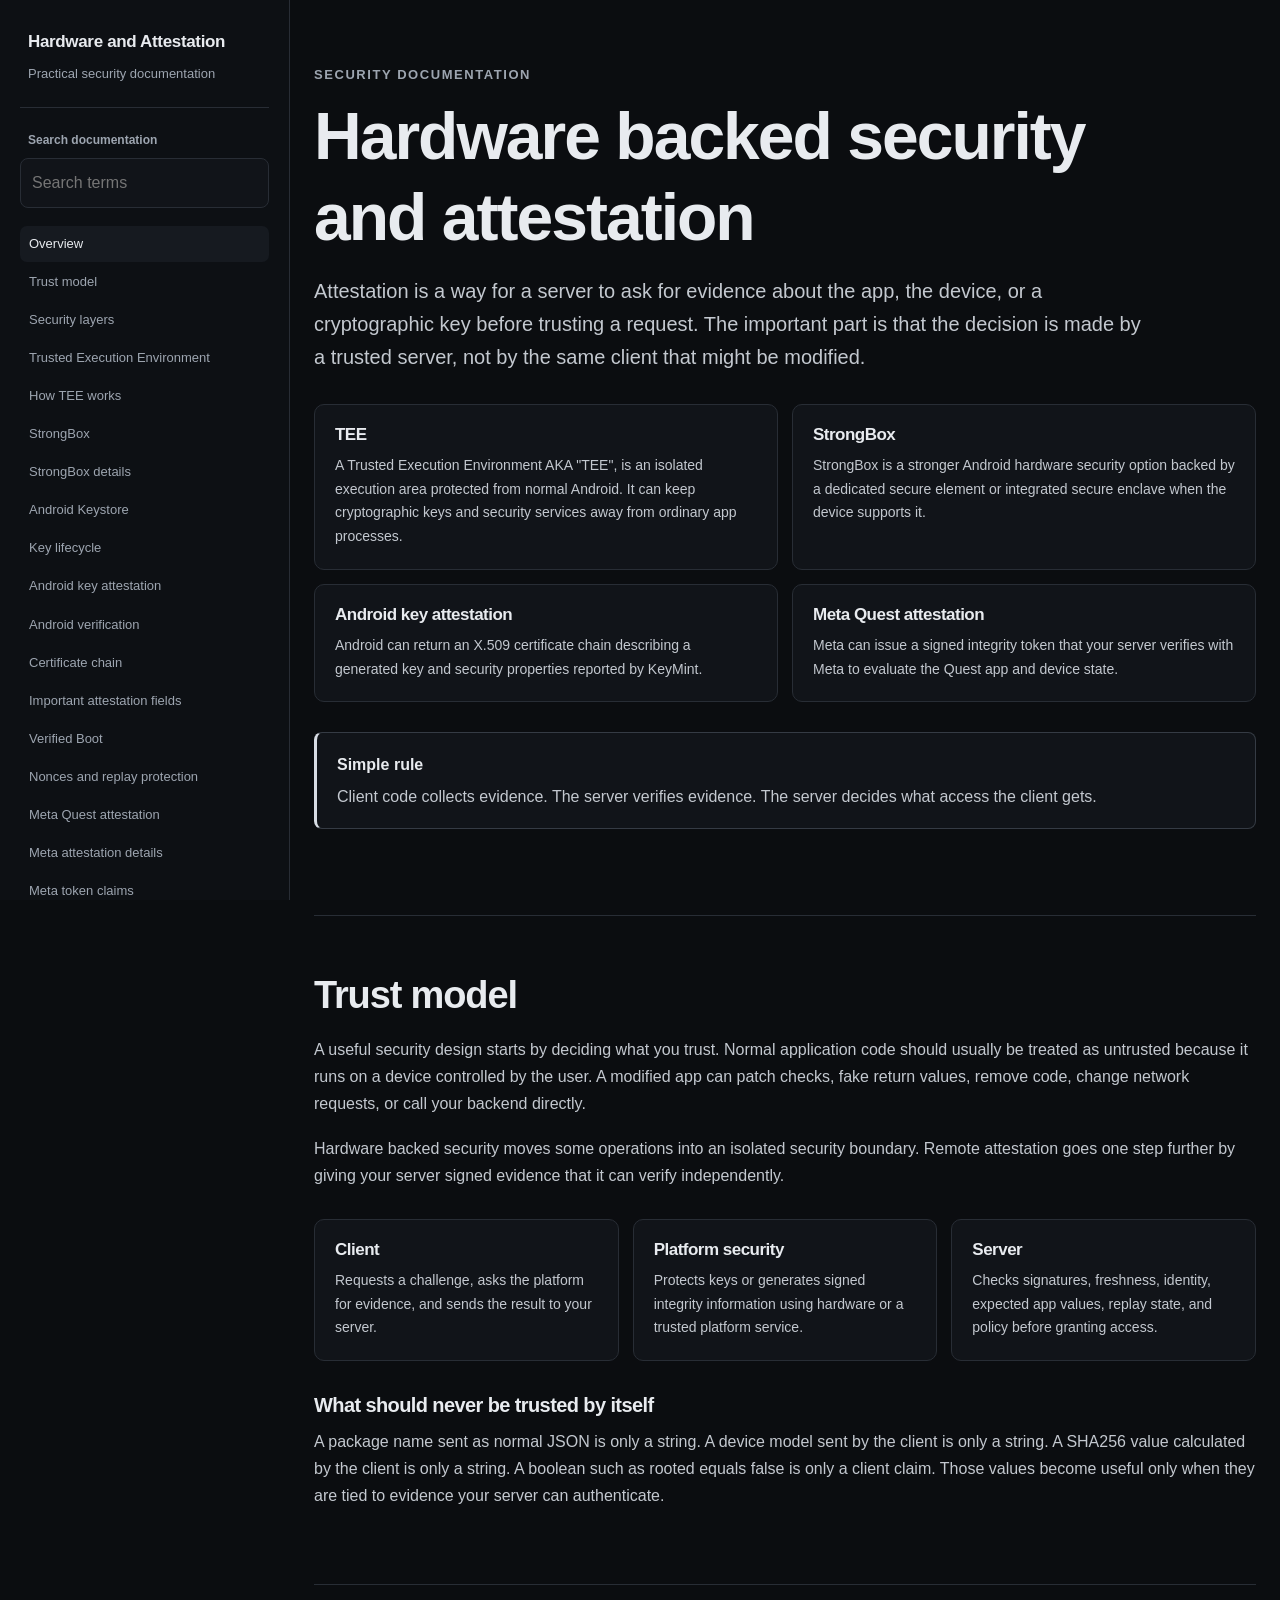
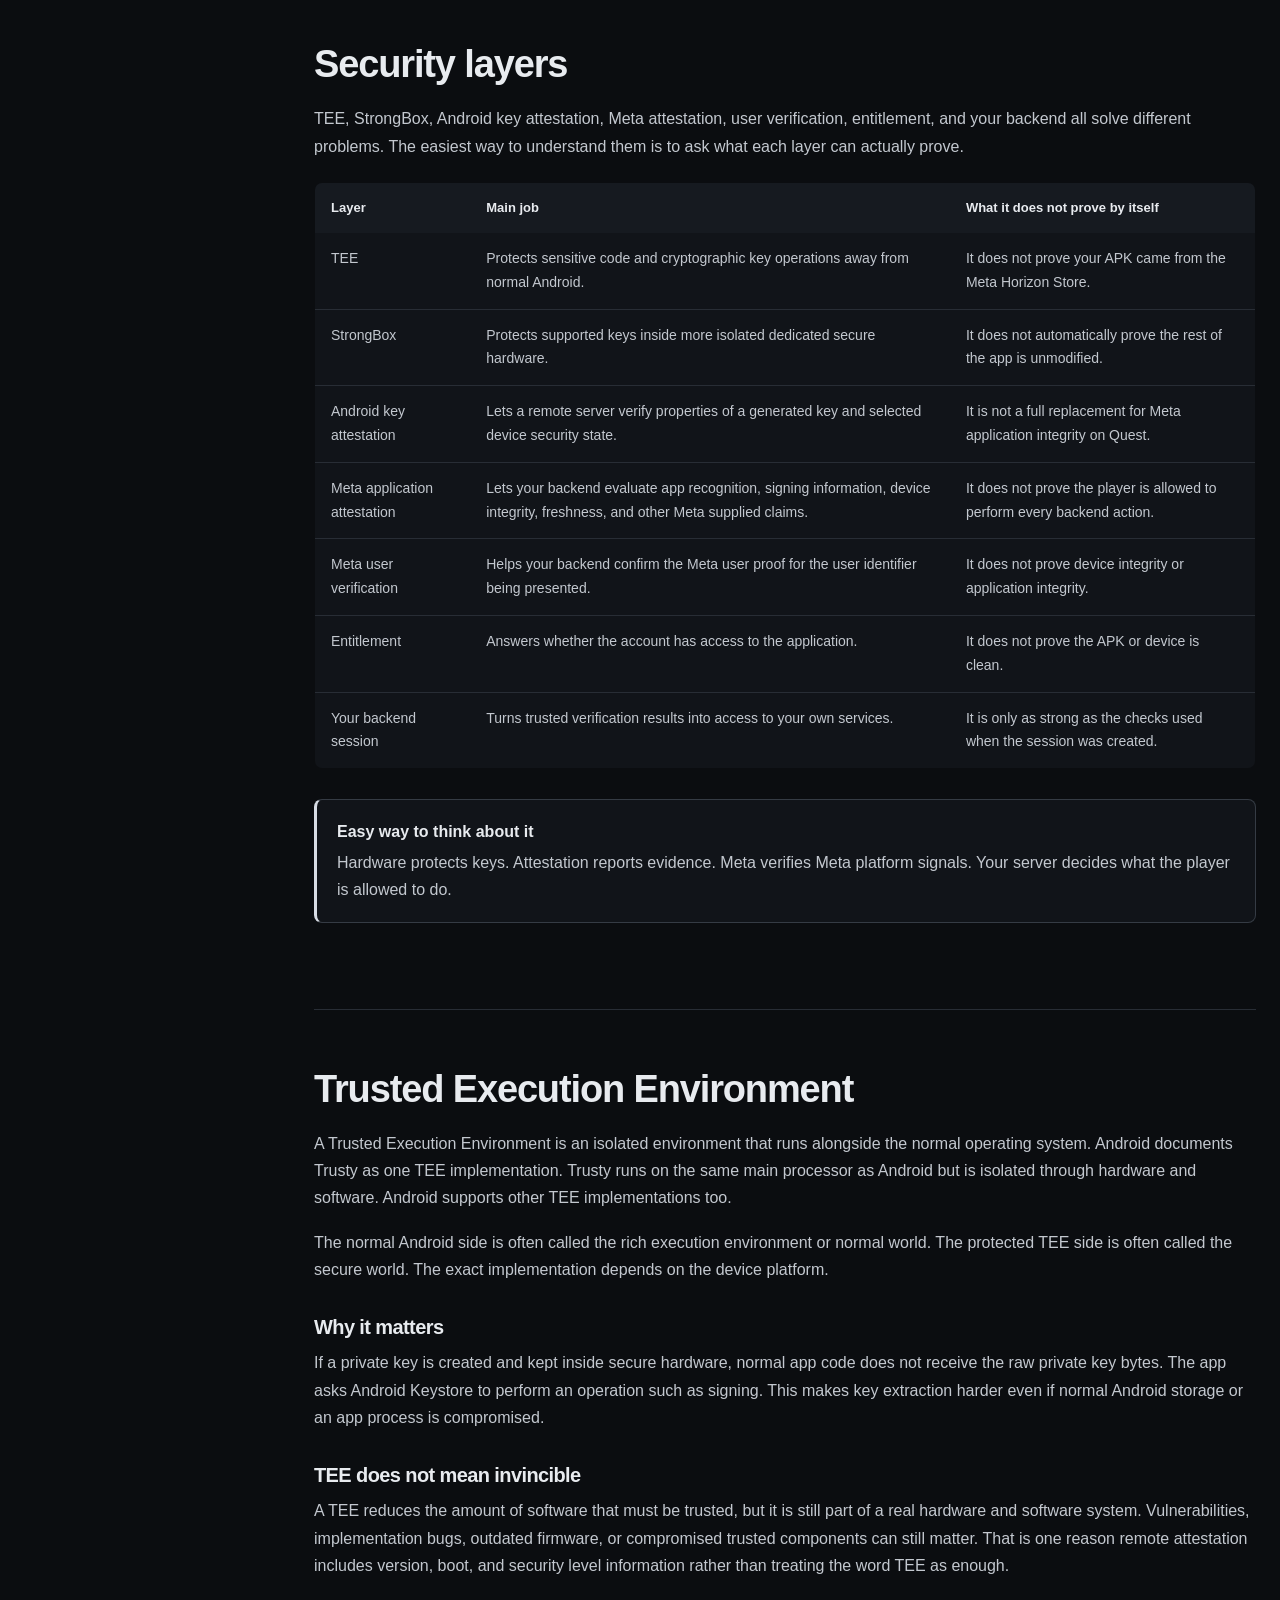
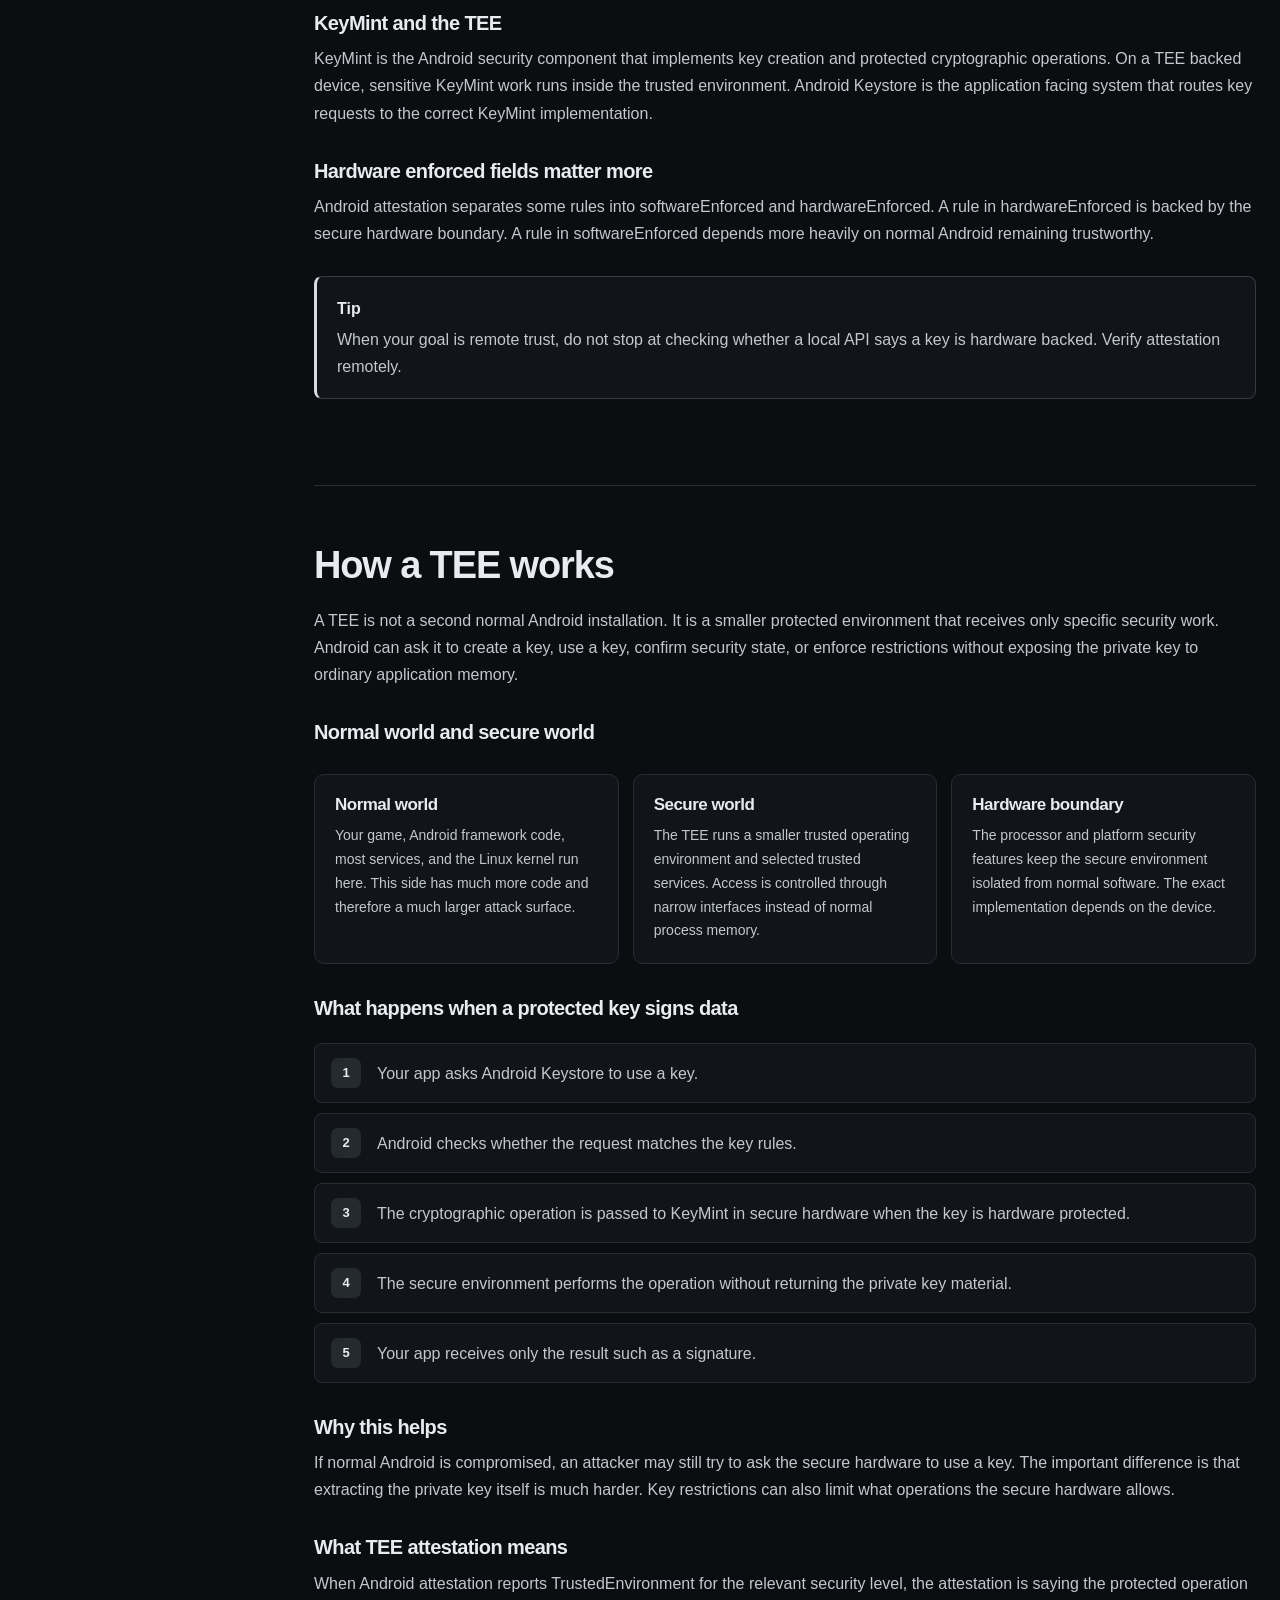
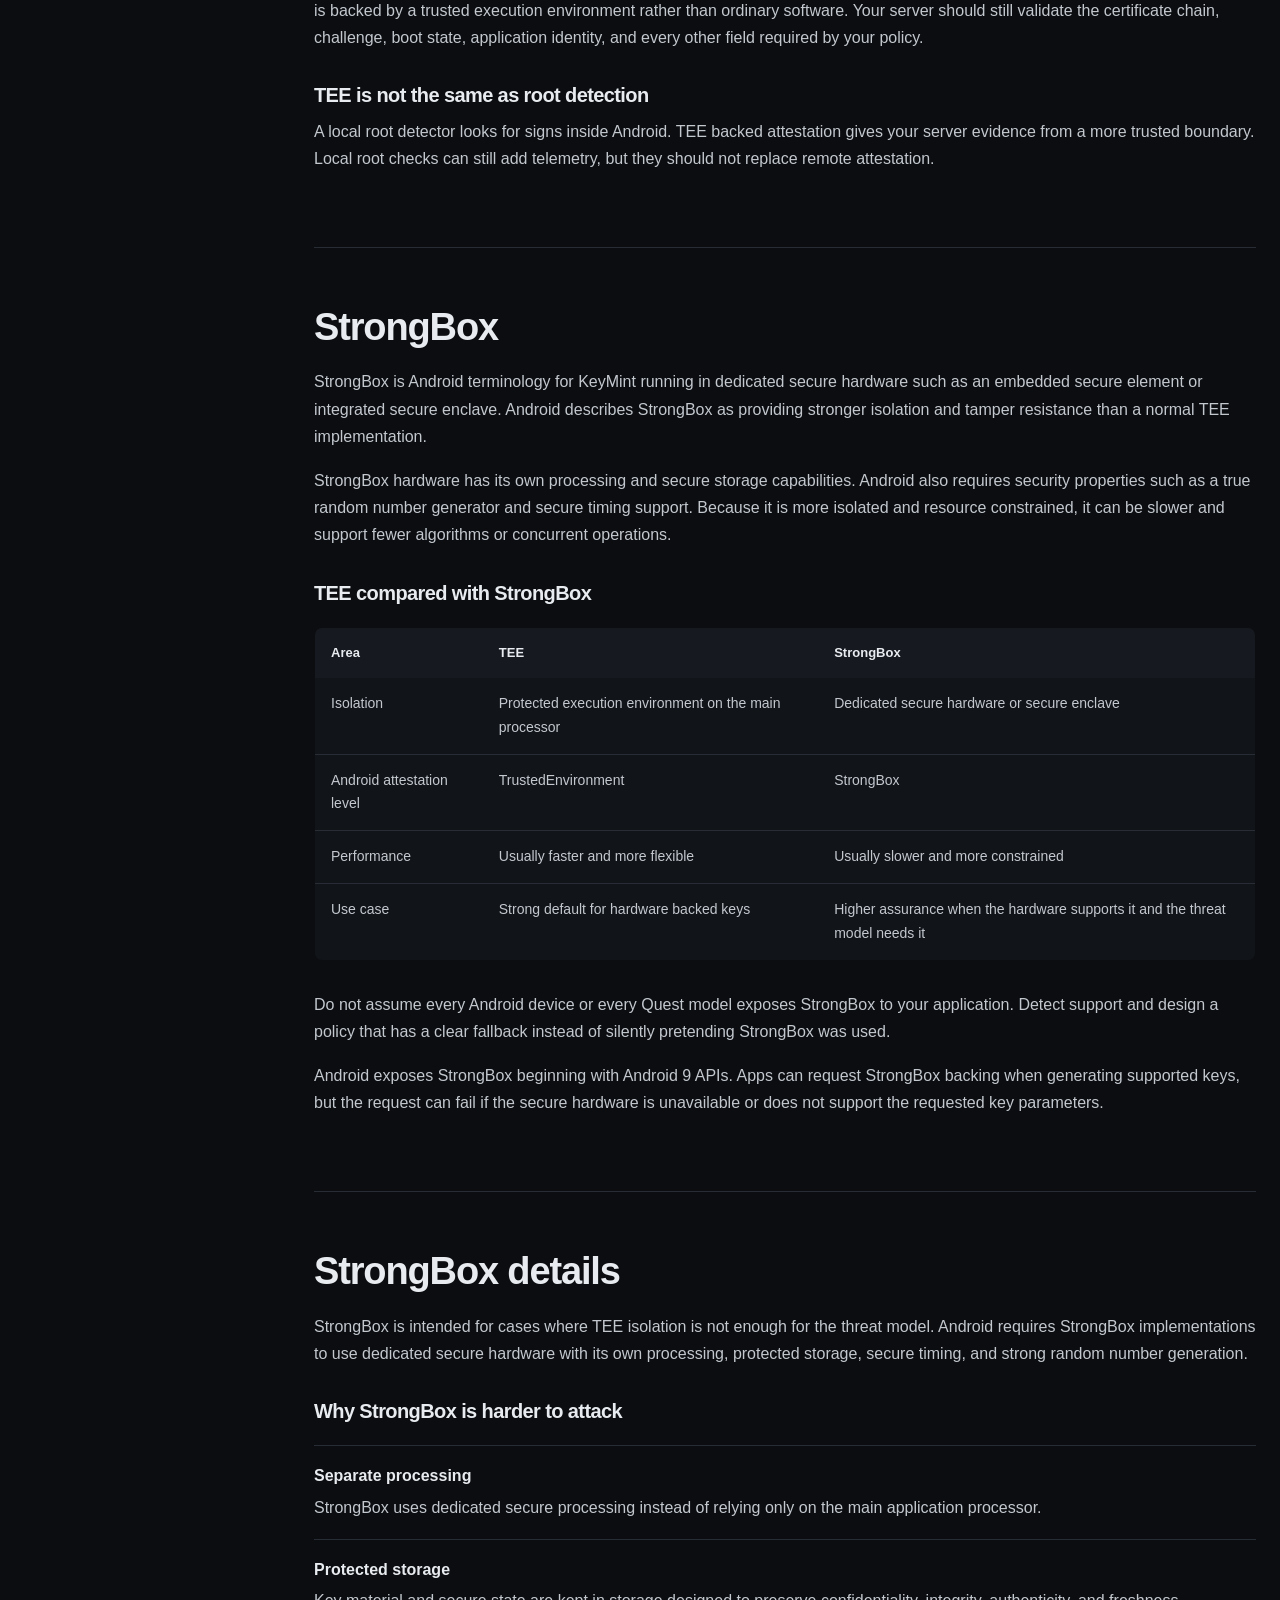
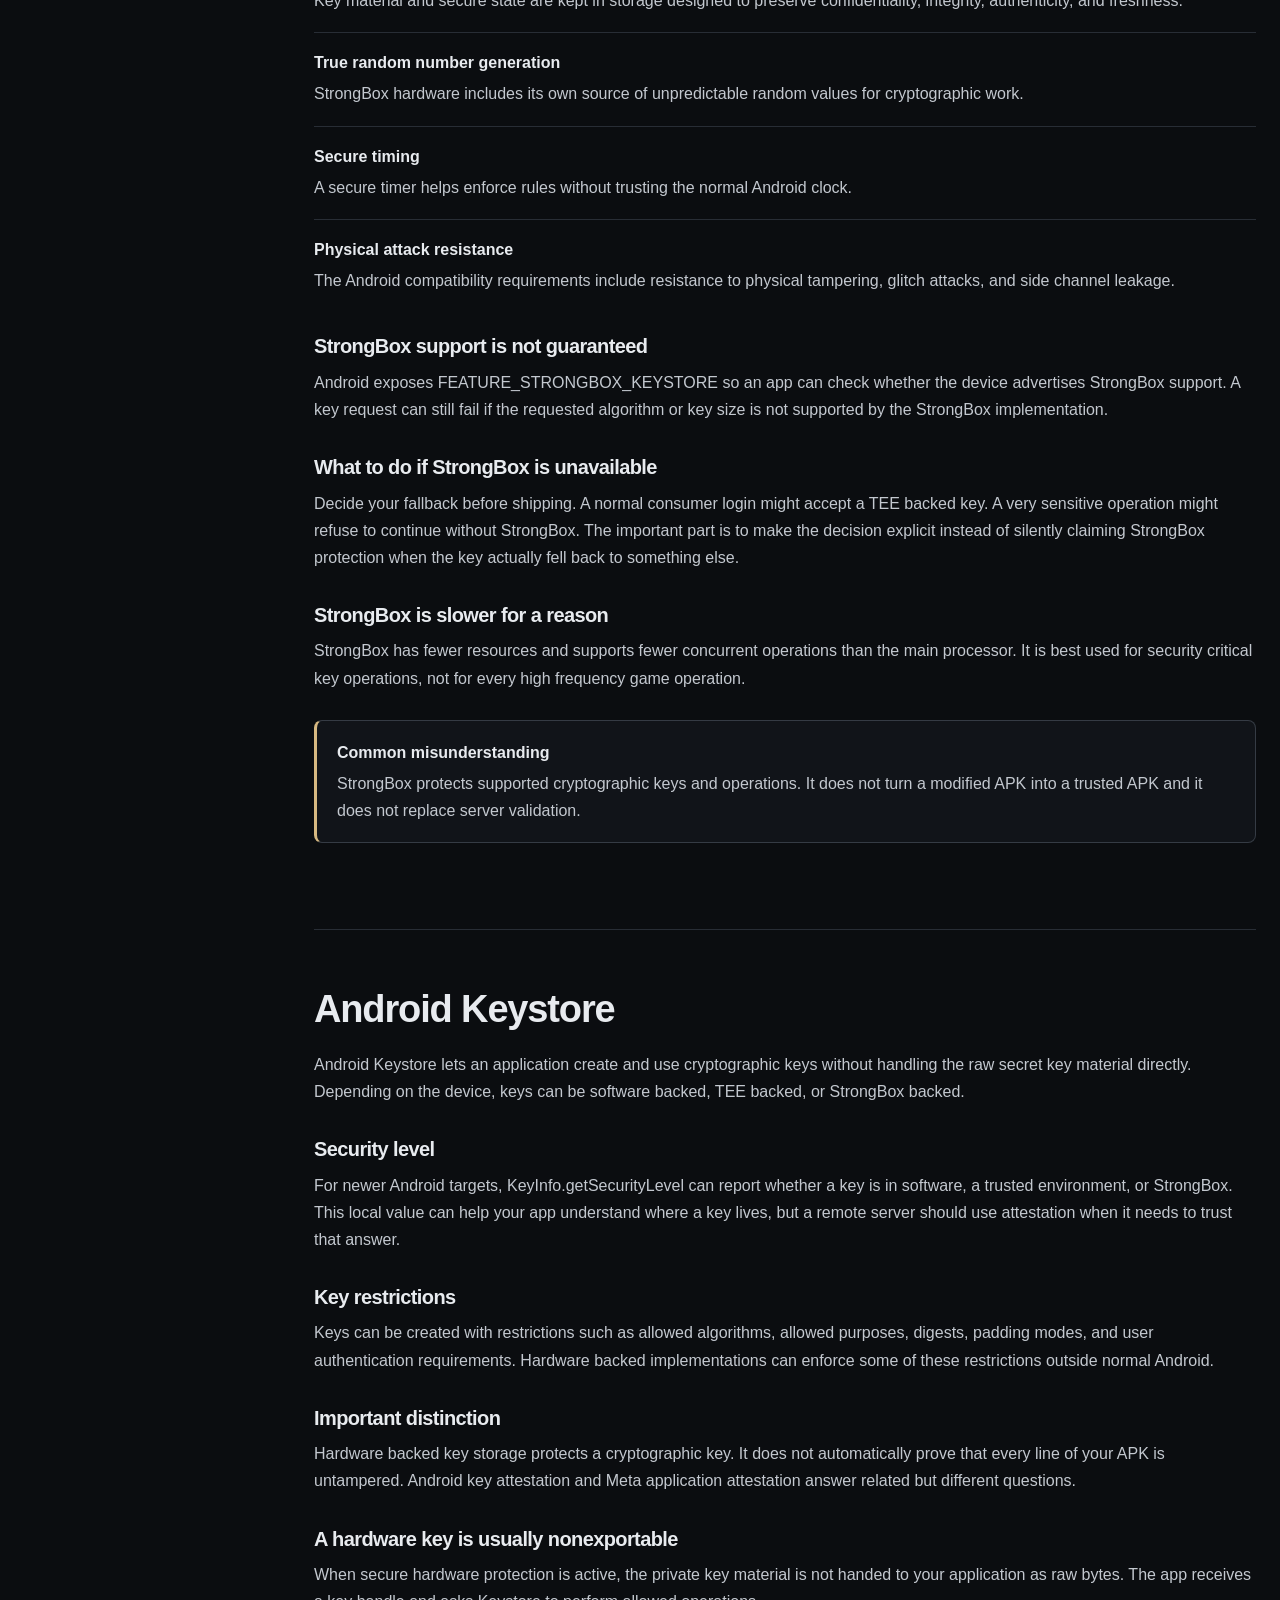
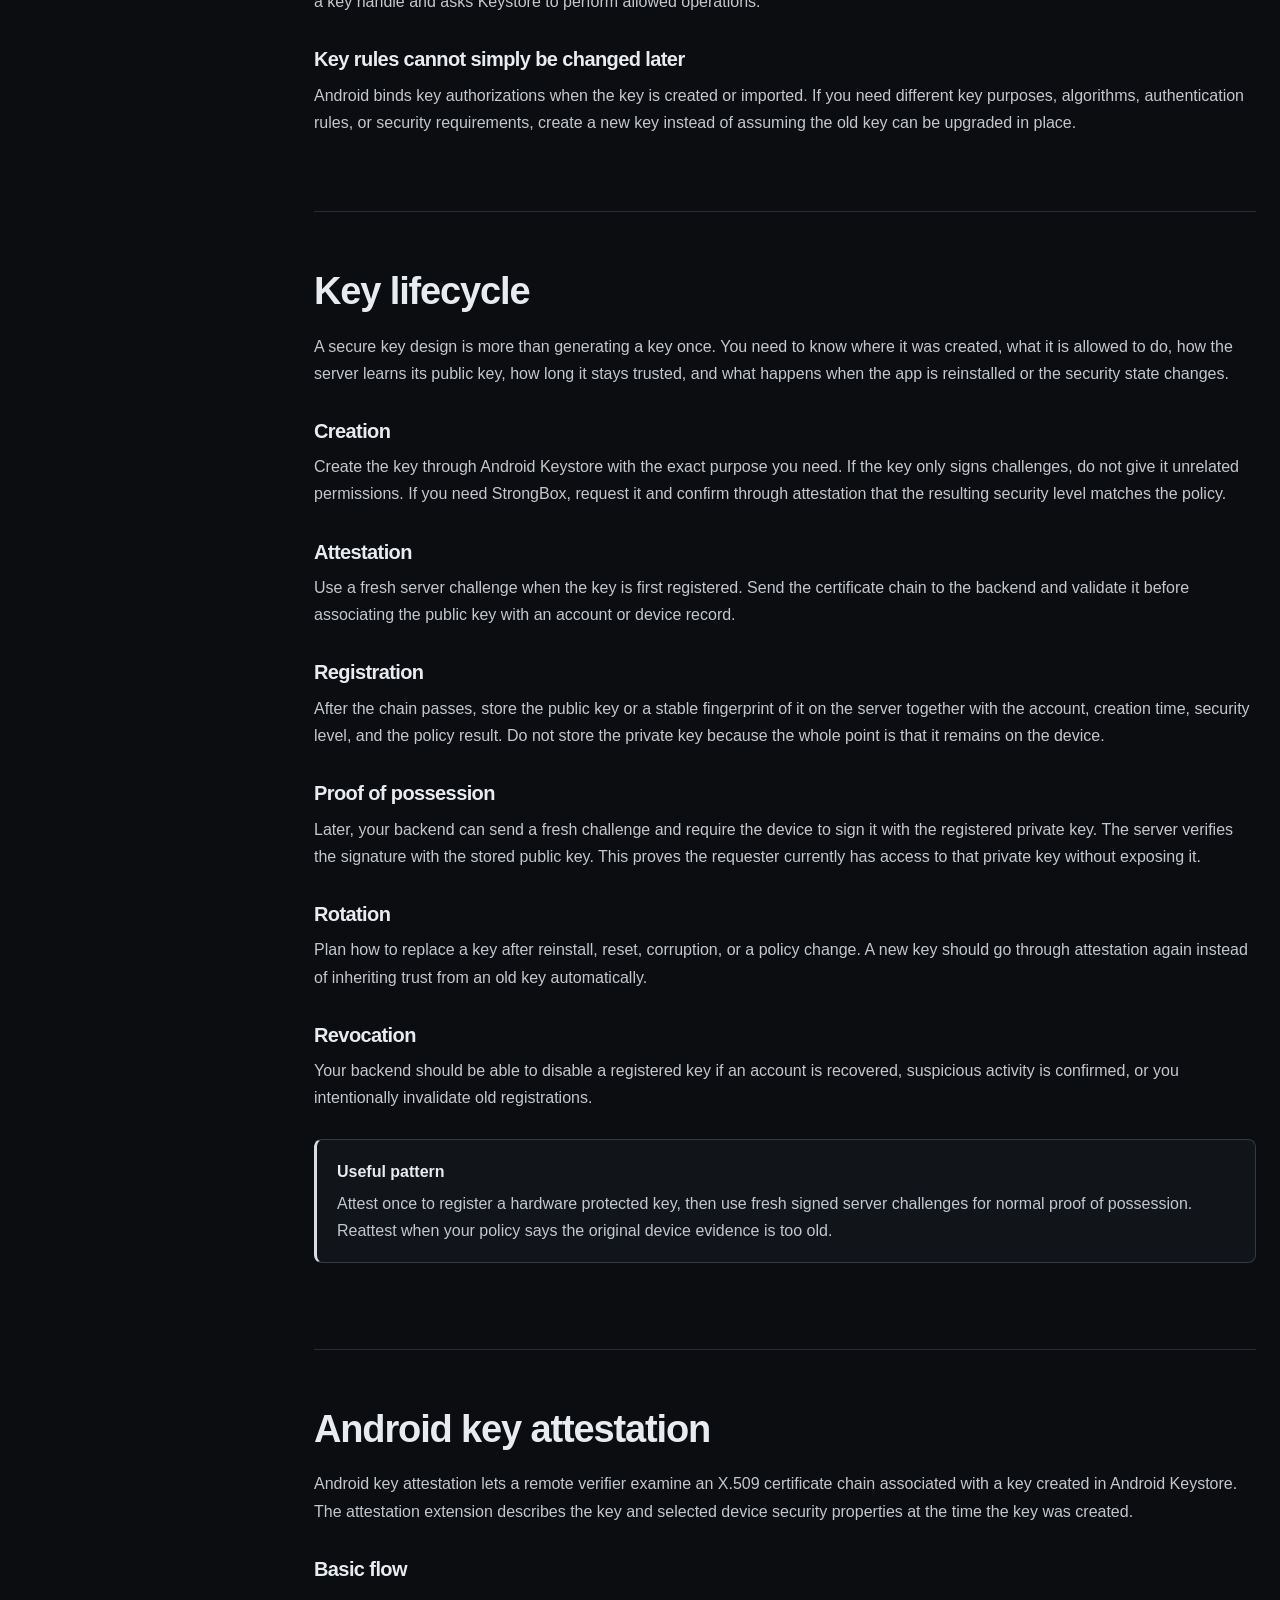
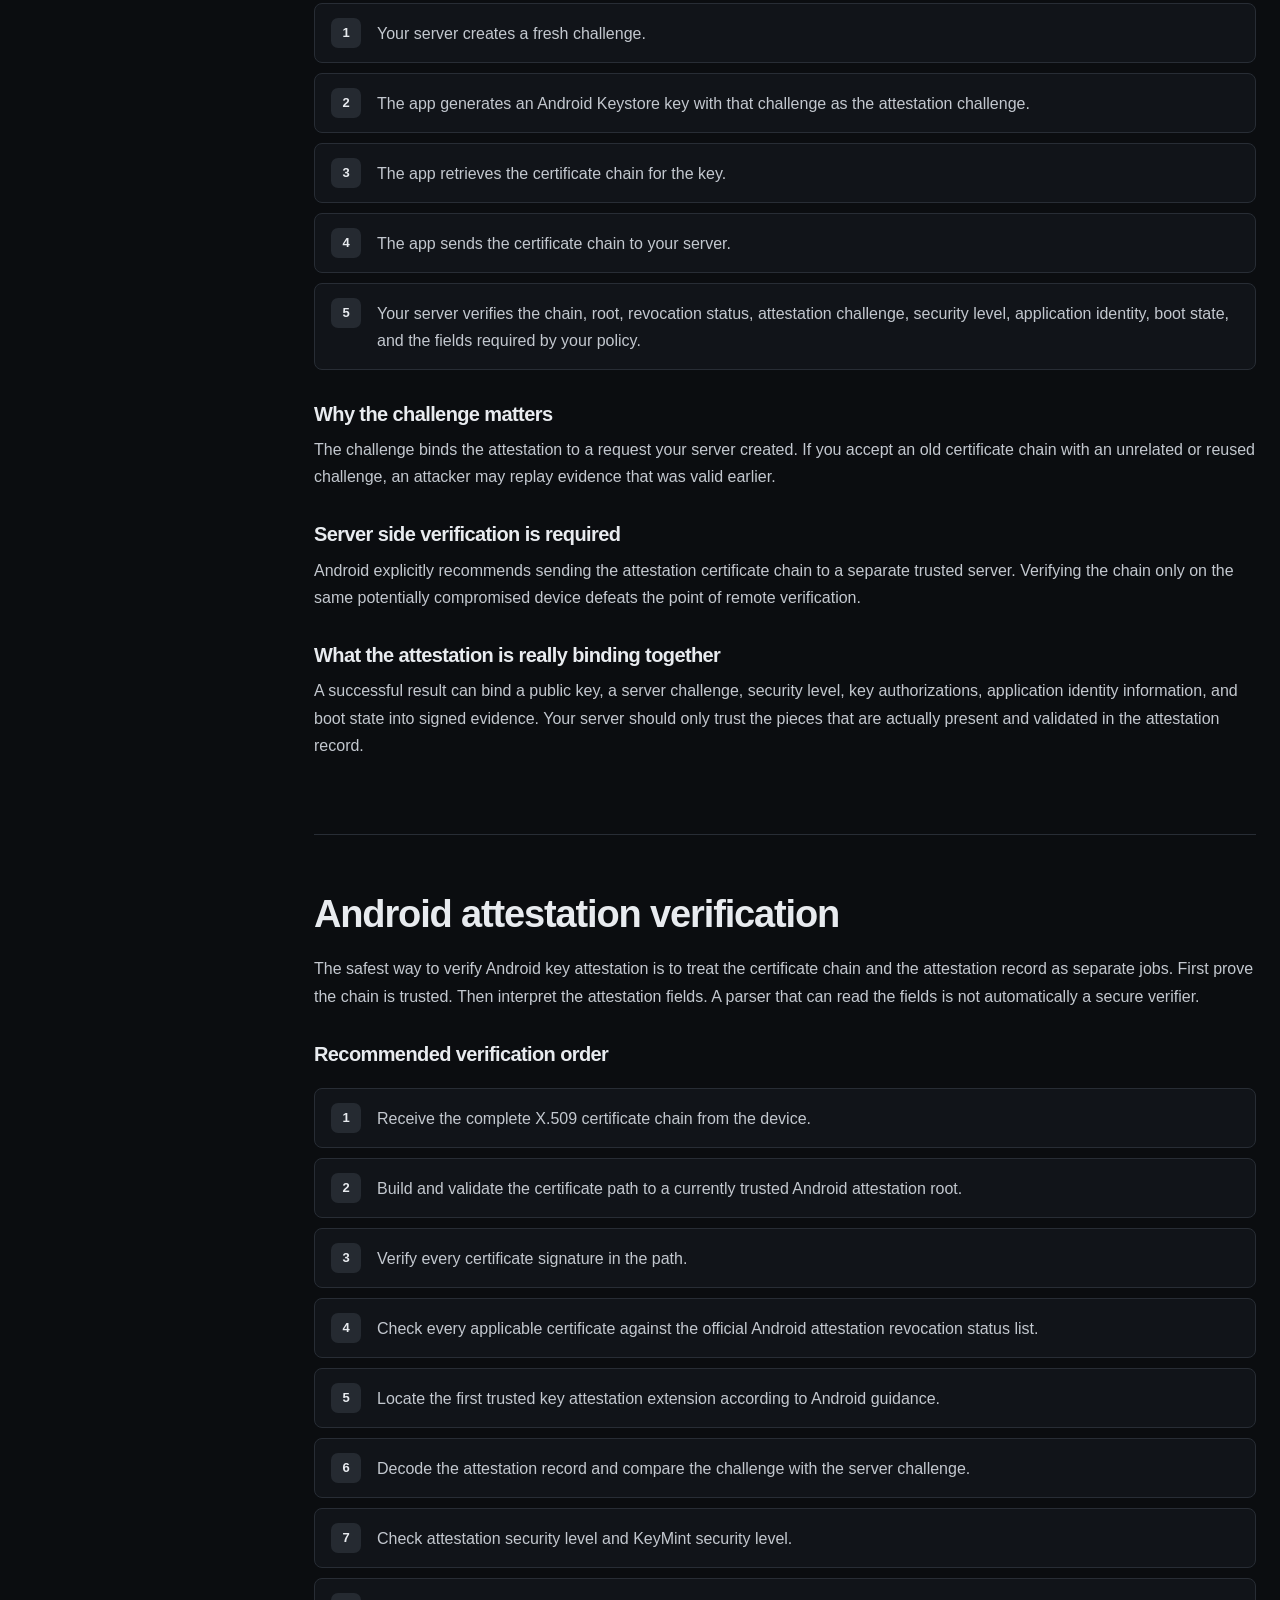
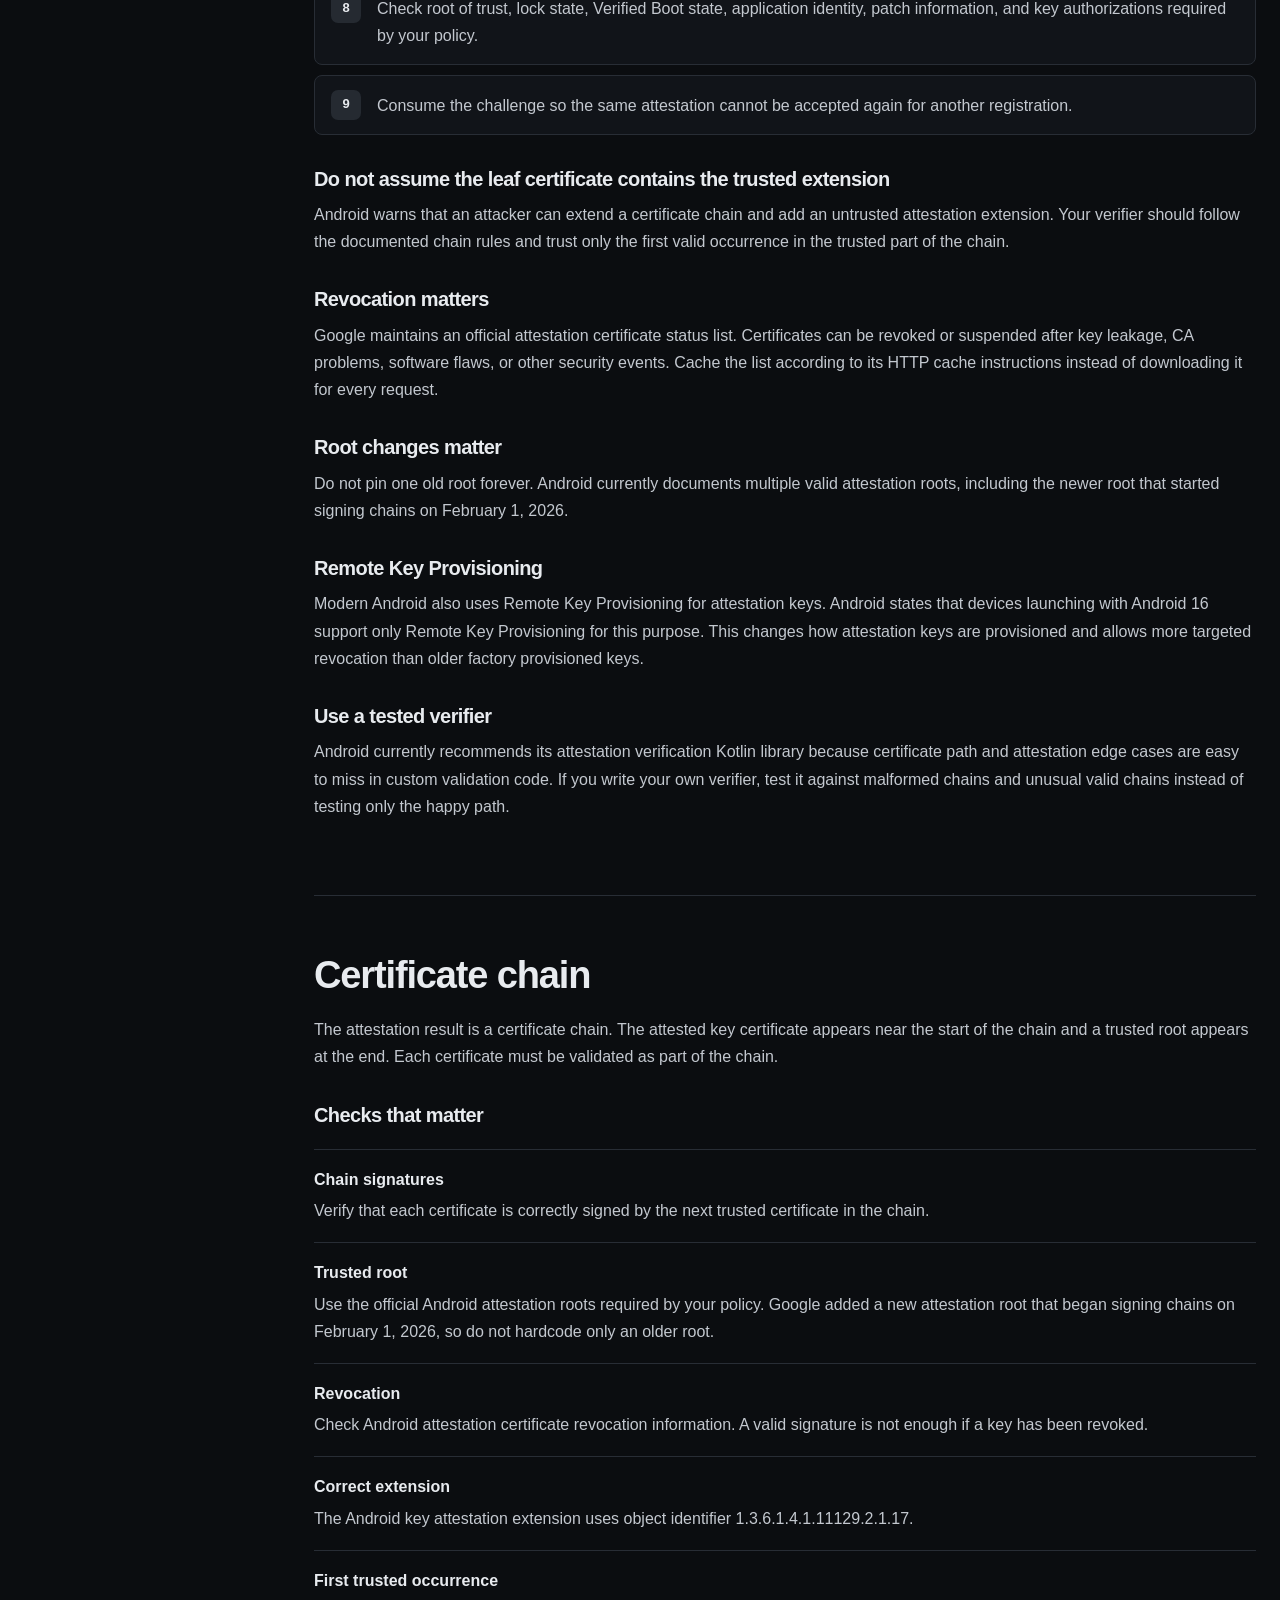
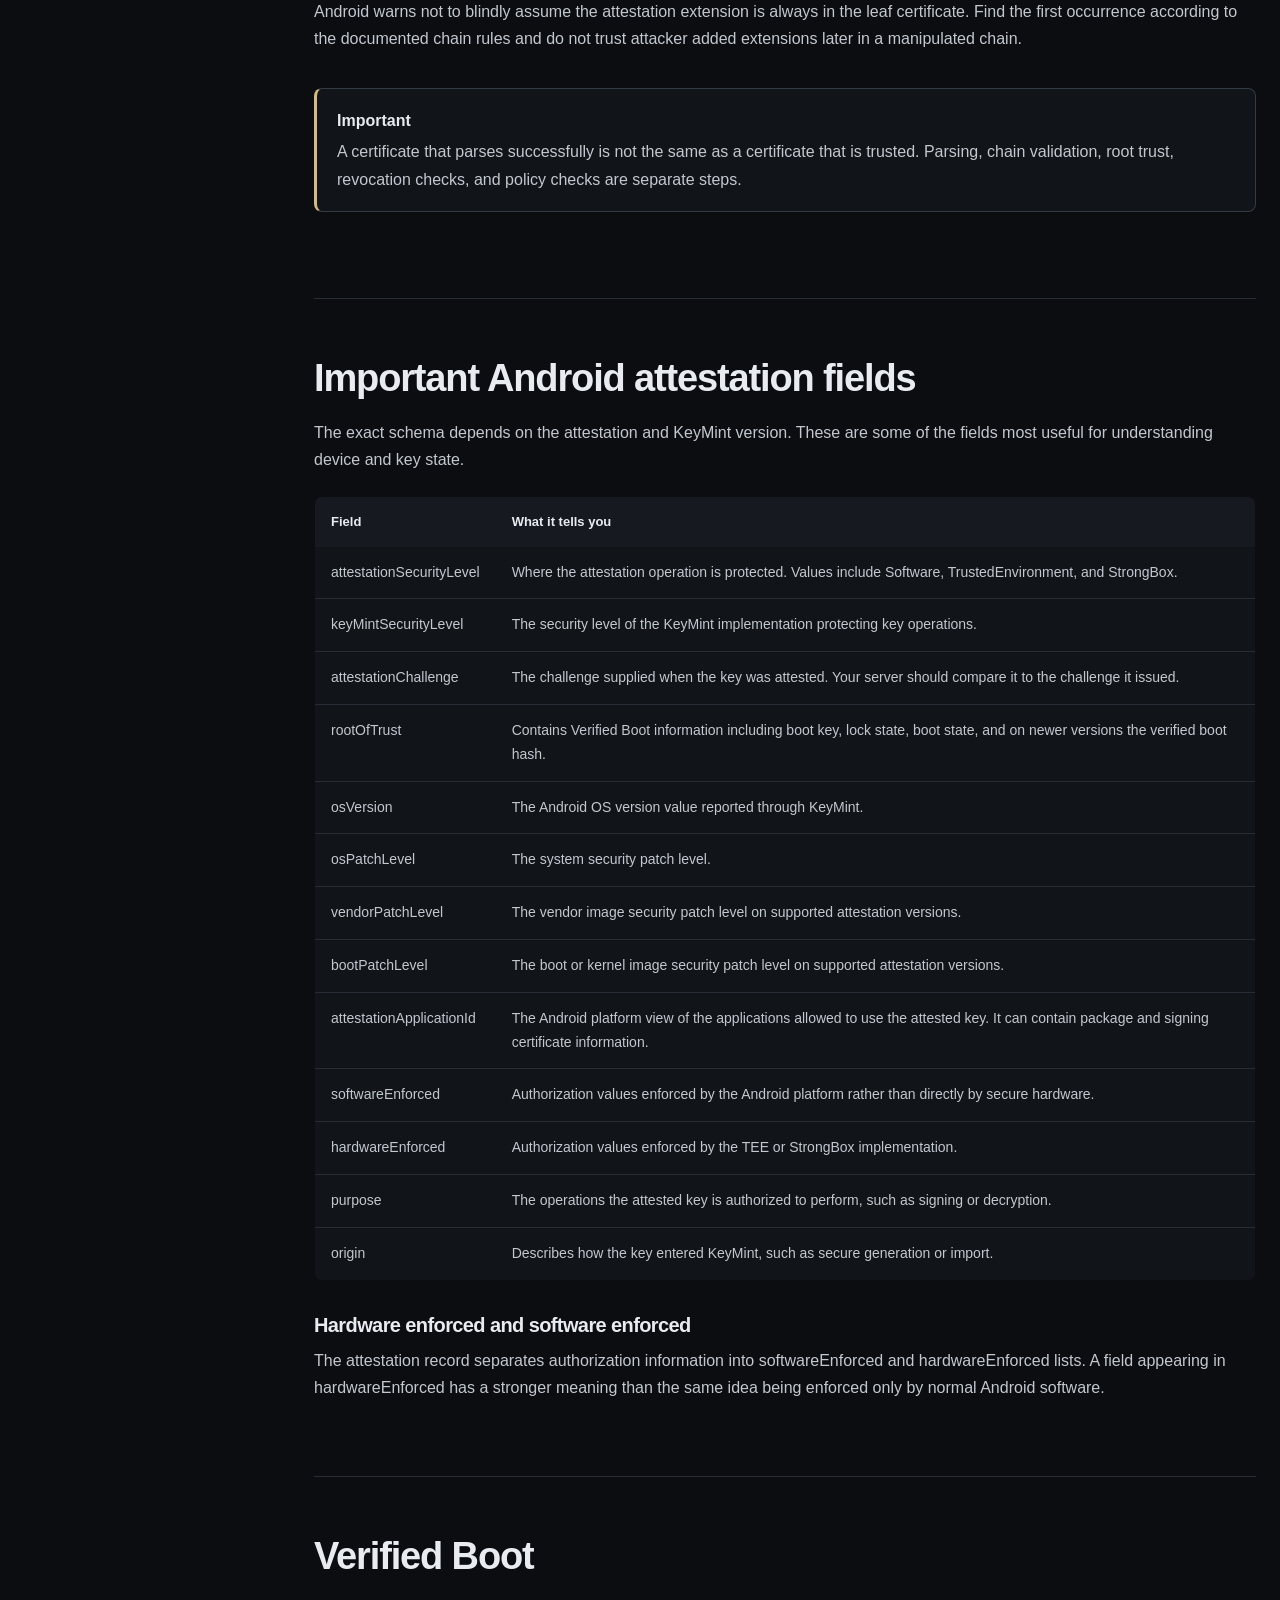
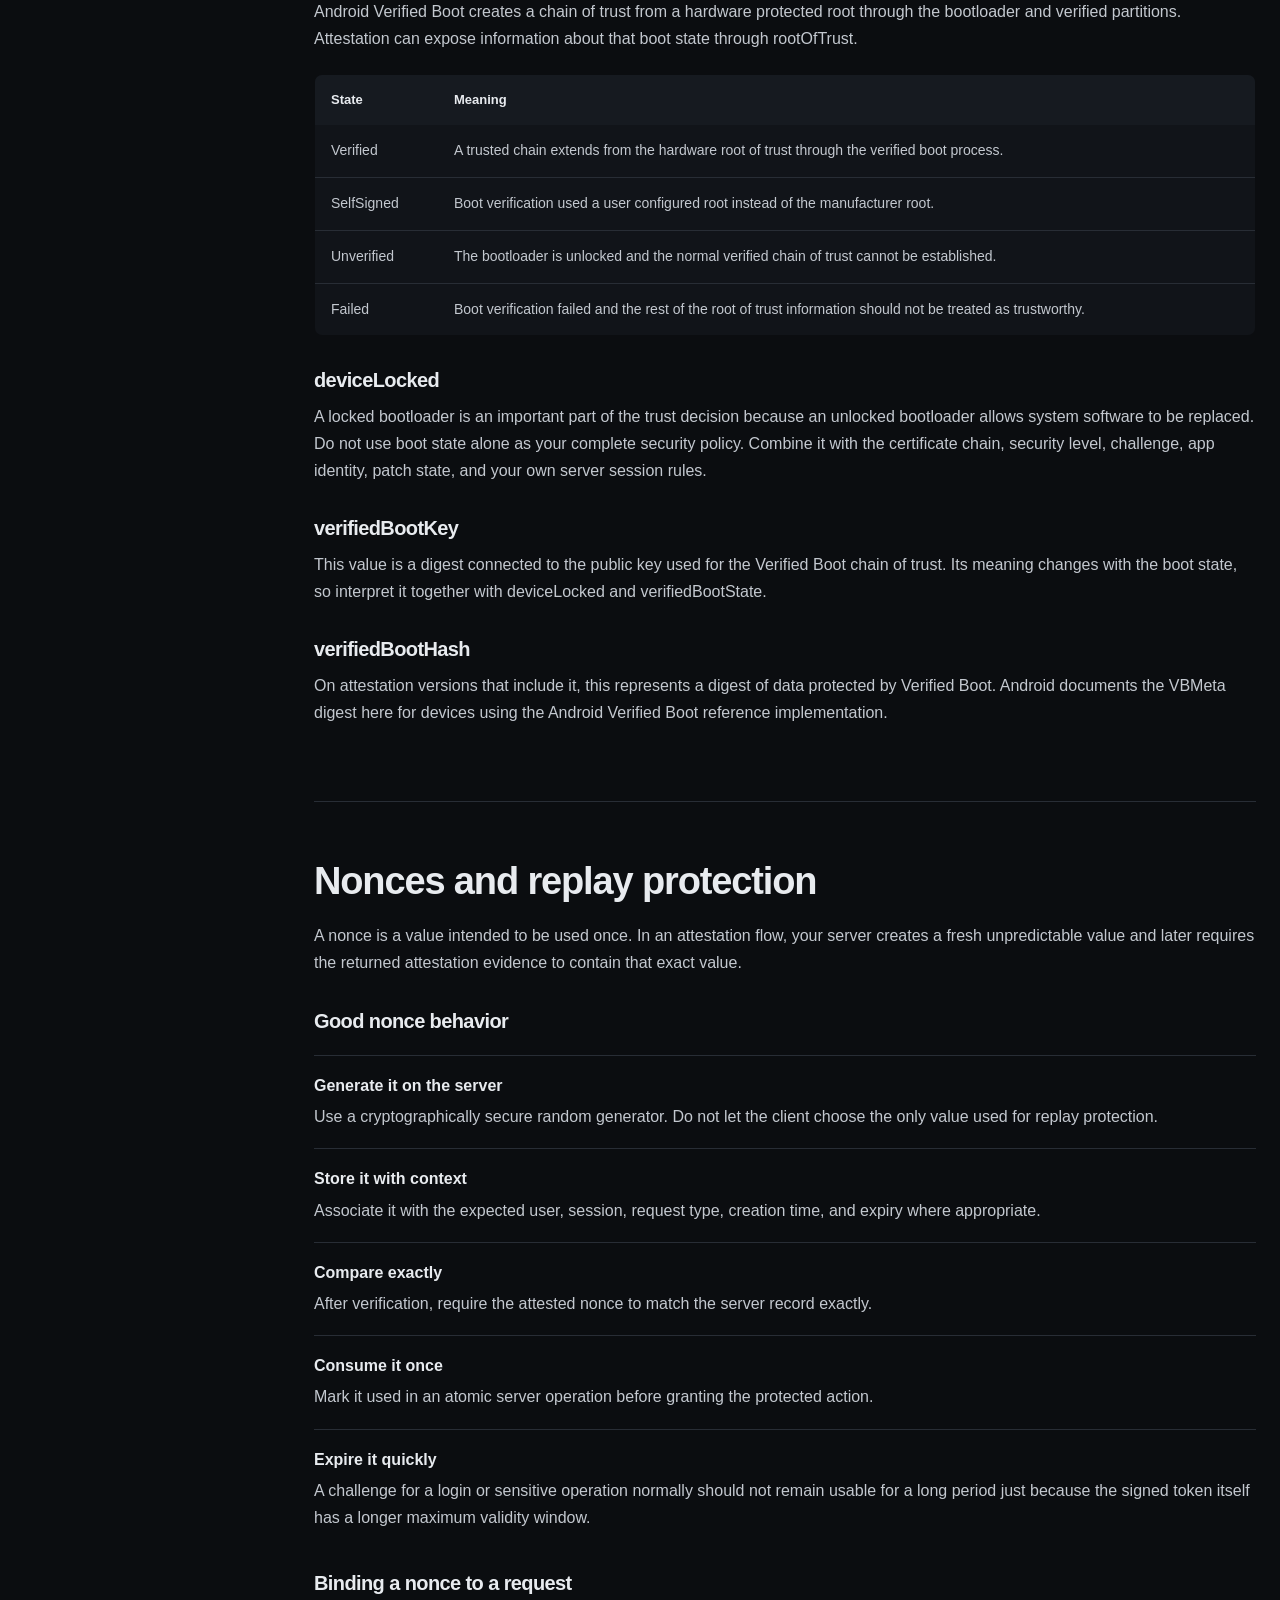
==== commit c28454e5: "Update index.html" ====
--- a/index.html
+++ b/index.html
@@ -3,7 +3,7 @@
 <head>
   <meta charset="utf-8">
   <meta name="viewport" content="width=device-width, initial-scale=1">
-  <meta name="description" content="Practical documentation for hardware backed security, Android TEE and StrongBox, Android key attestation, and Meta Quest attestation.">
+  <meta name="description" content="Practical docs for hardware backed security, Android TEE and StrongBox, Android key attestation, and Meta Quest attestation.">
   <title>Hardware and Attestation Docs</title>
   <link rel="stylesheet" href="styles.css">
 </head>
@@ -64,7 +64,7 @@
           <div class="summary-grid">
             <div class="summary-card">
               <h2>TEE</h2>
-              <p>A Trusted Execution Environment is an isolated execution area protected from normal Android. It can keep cryptographic keys and security services away from ordinary app processes.</p>
+              <p>A Trusted Execution Environment AKA "TEE", is an isolated execution area protected from normal Android. It can keep cryptographic keys and security services away from ordinary app processes.</p>
             </div>
             <div class="summary-card">
               <h2>StrongBox</h2>
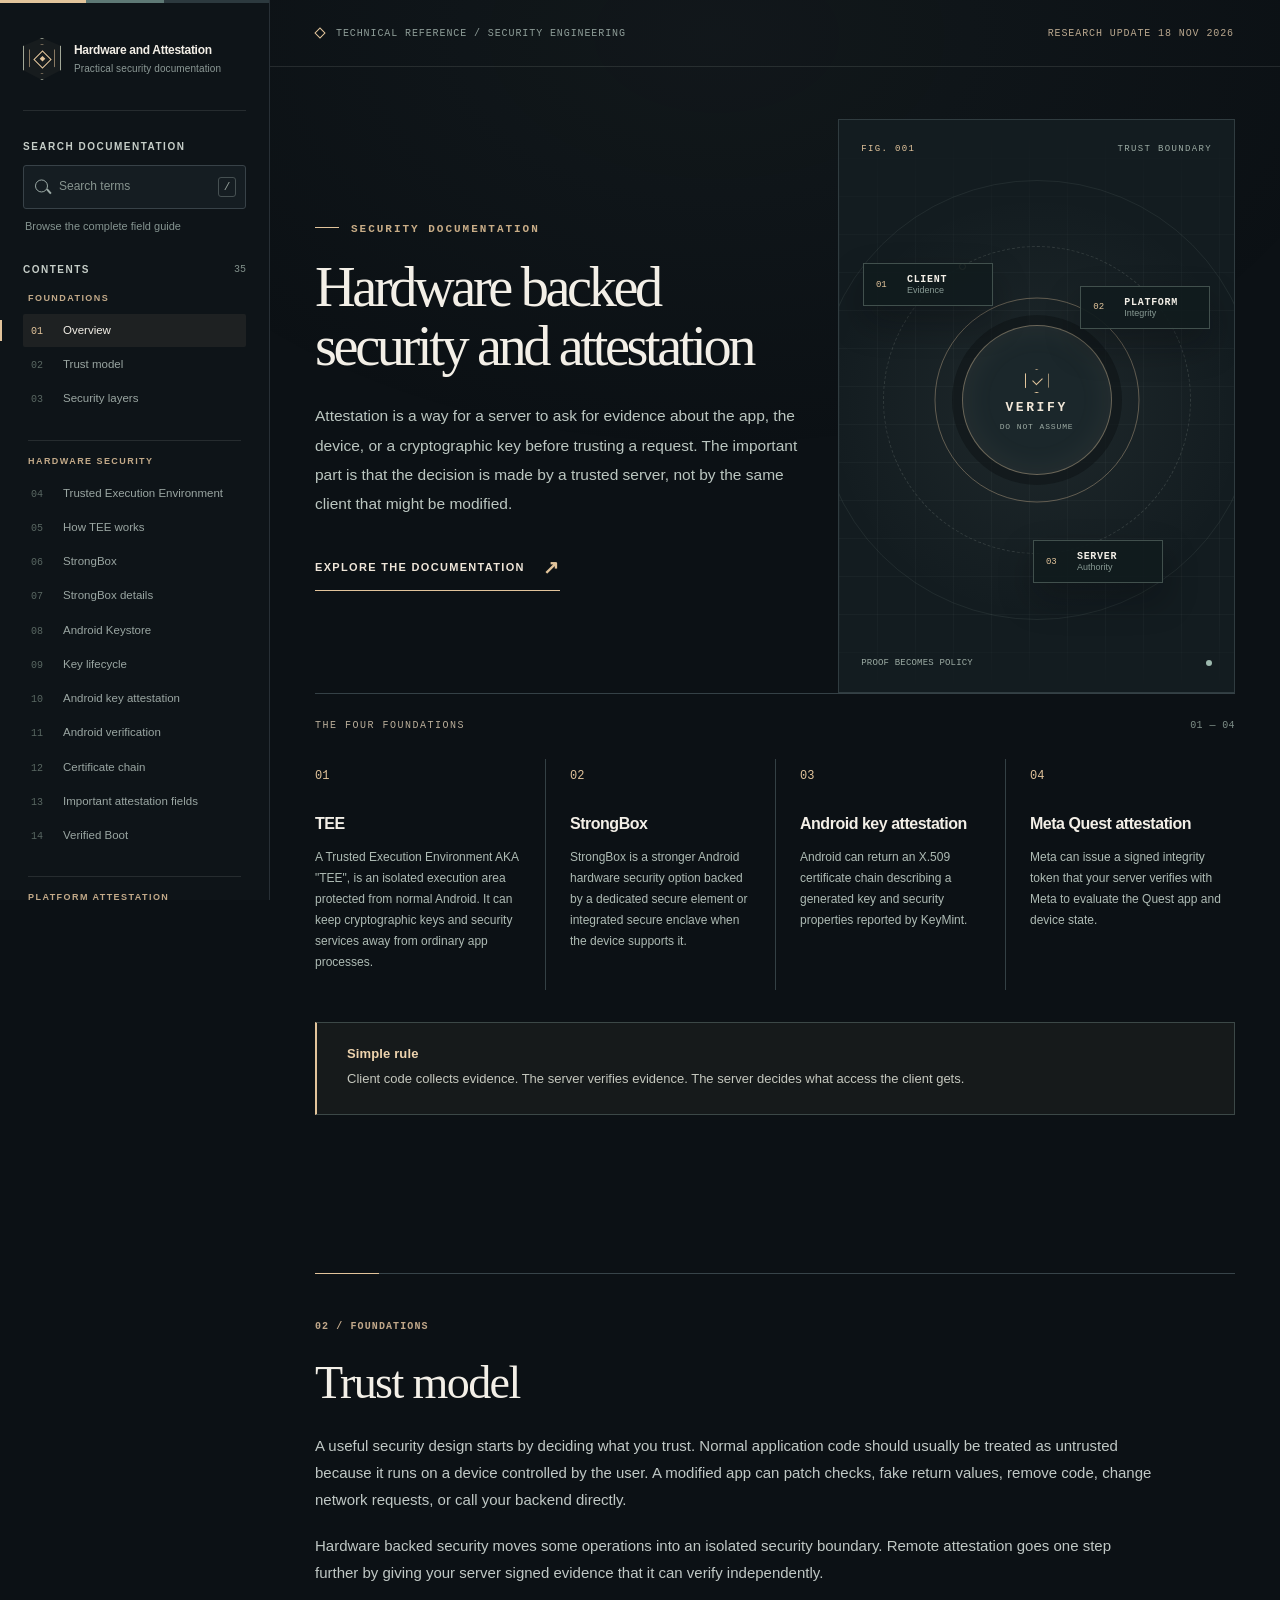
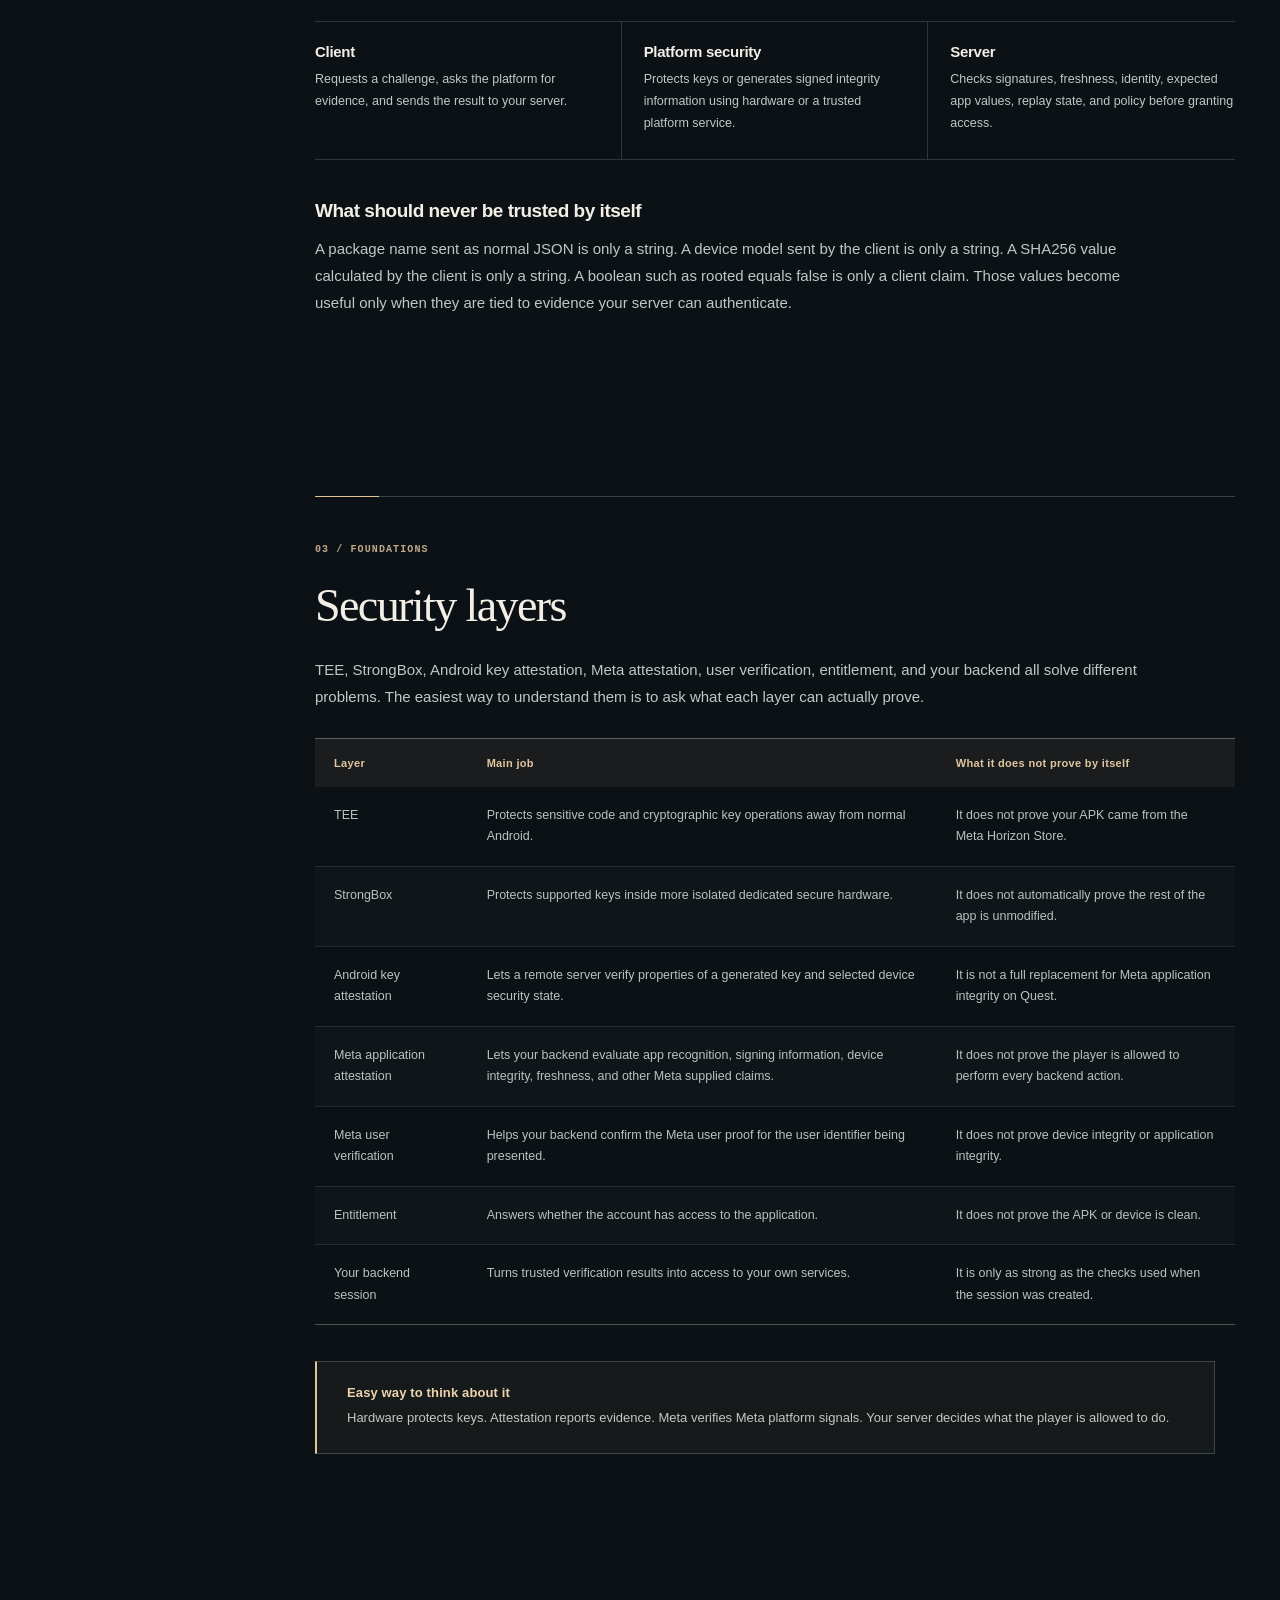
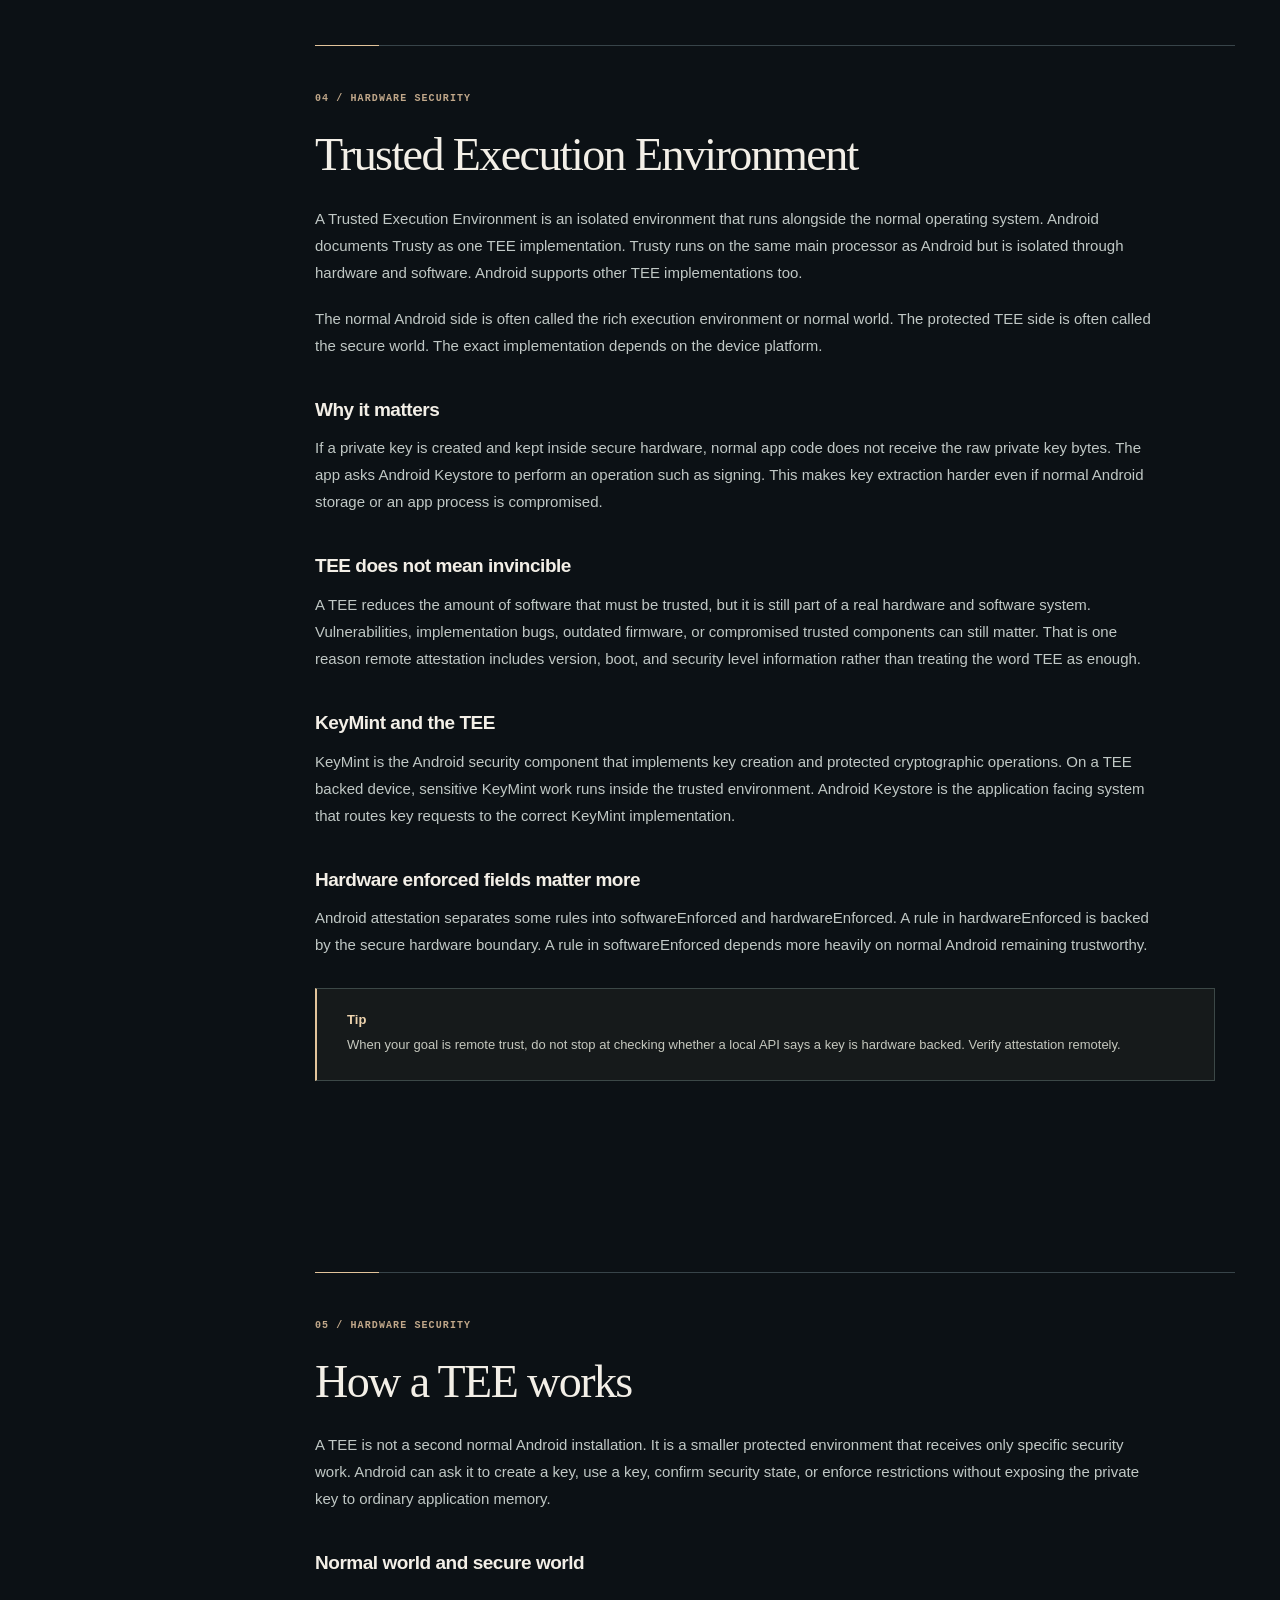
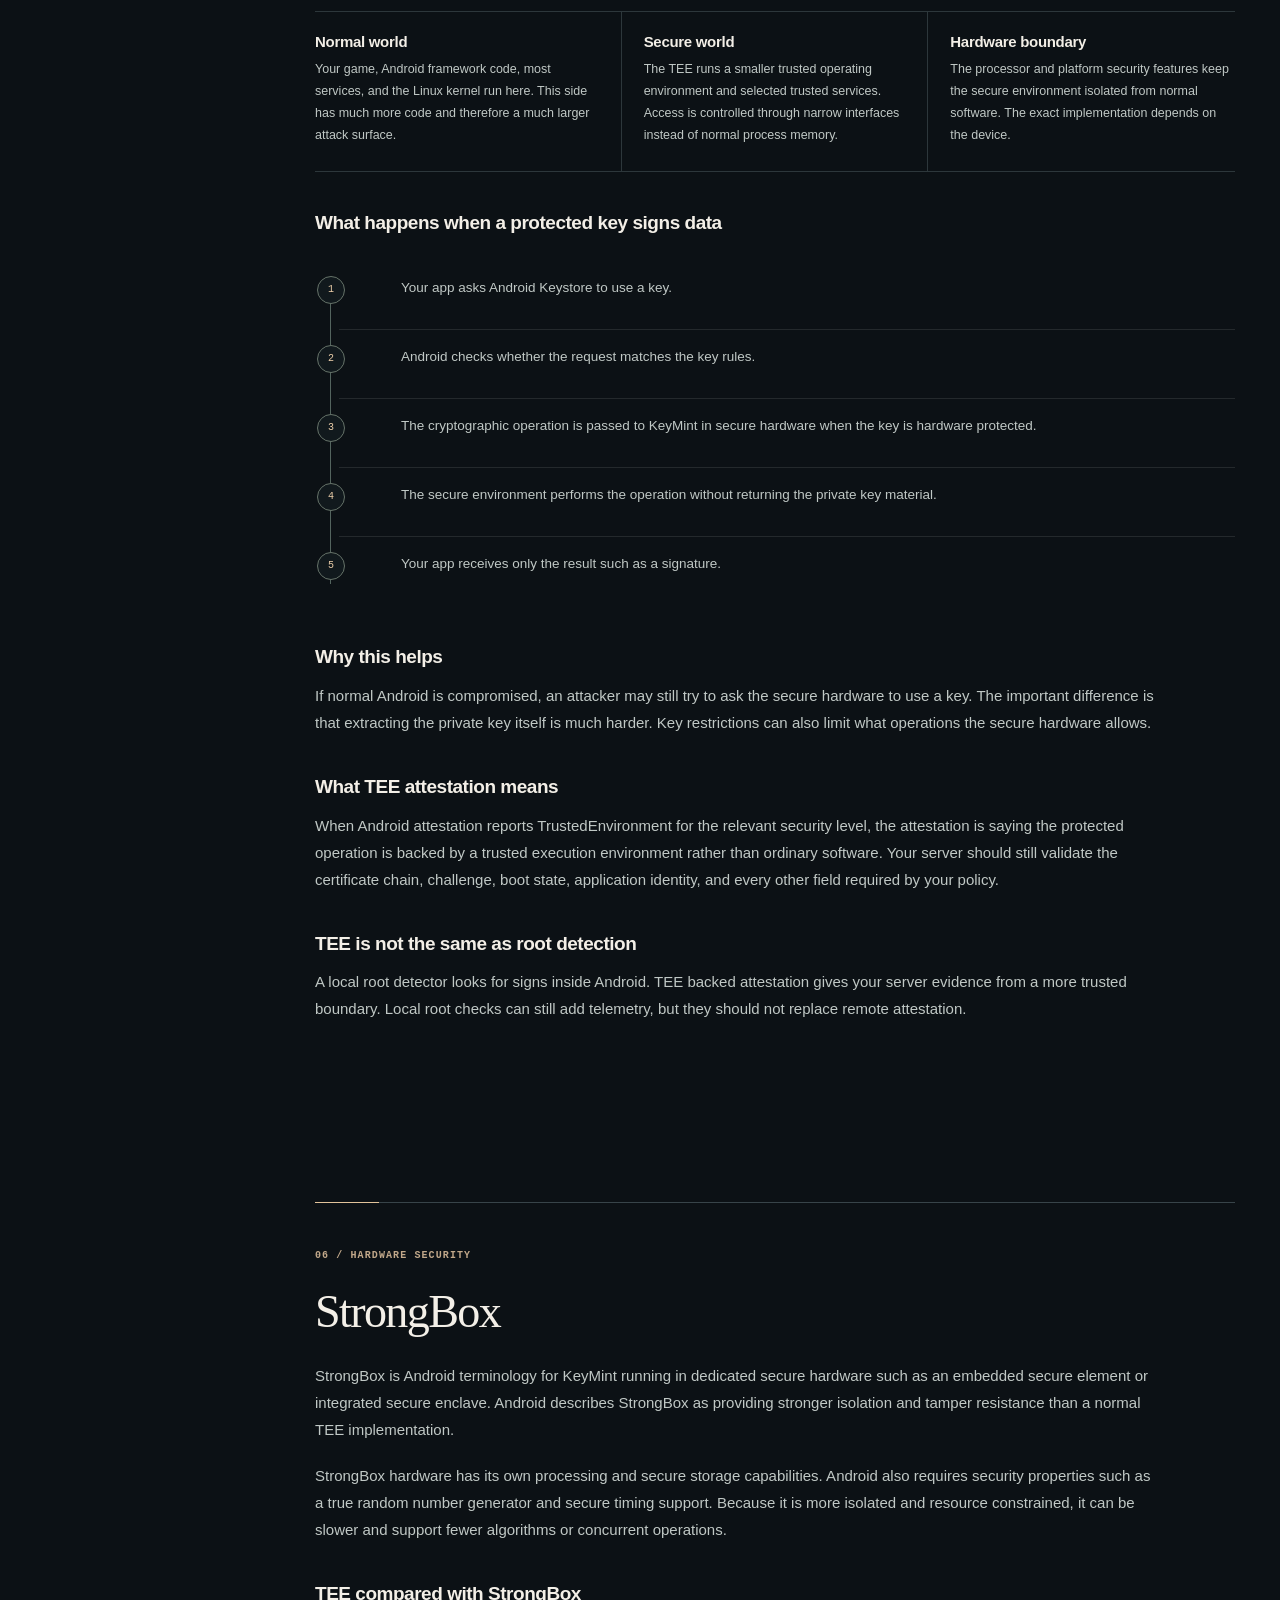
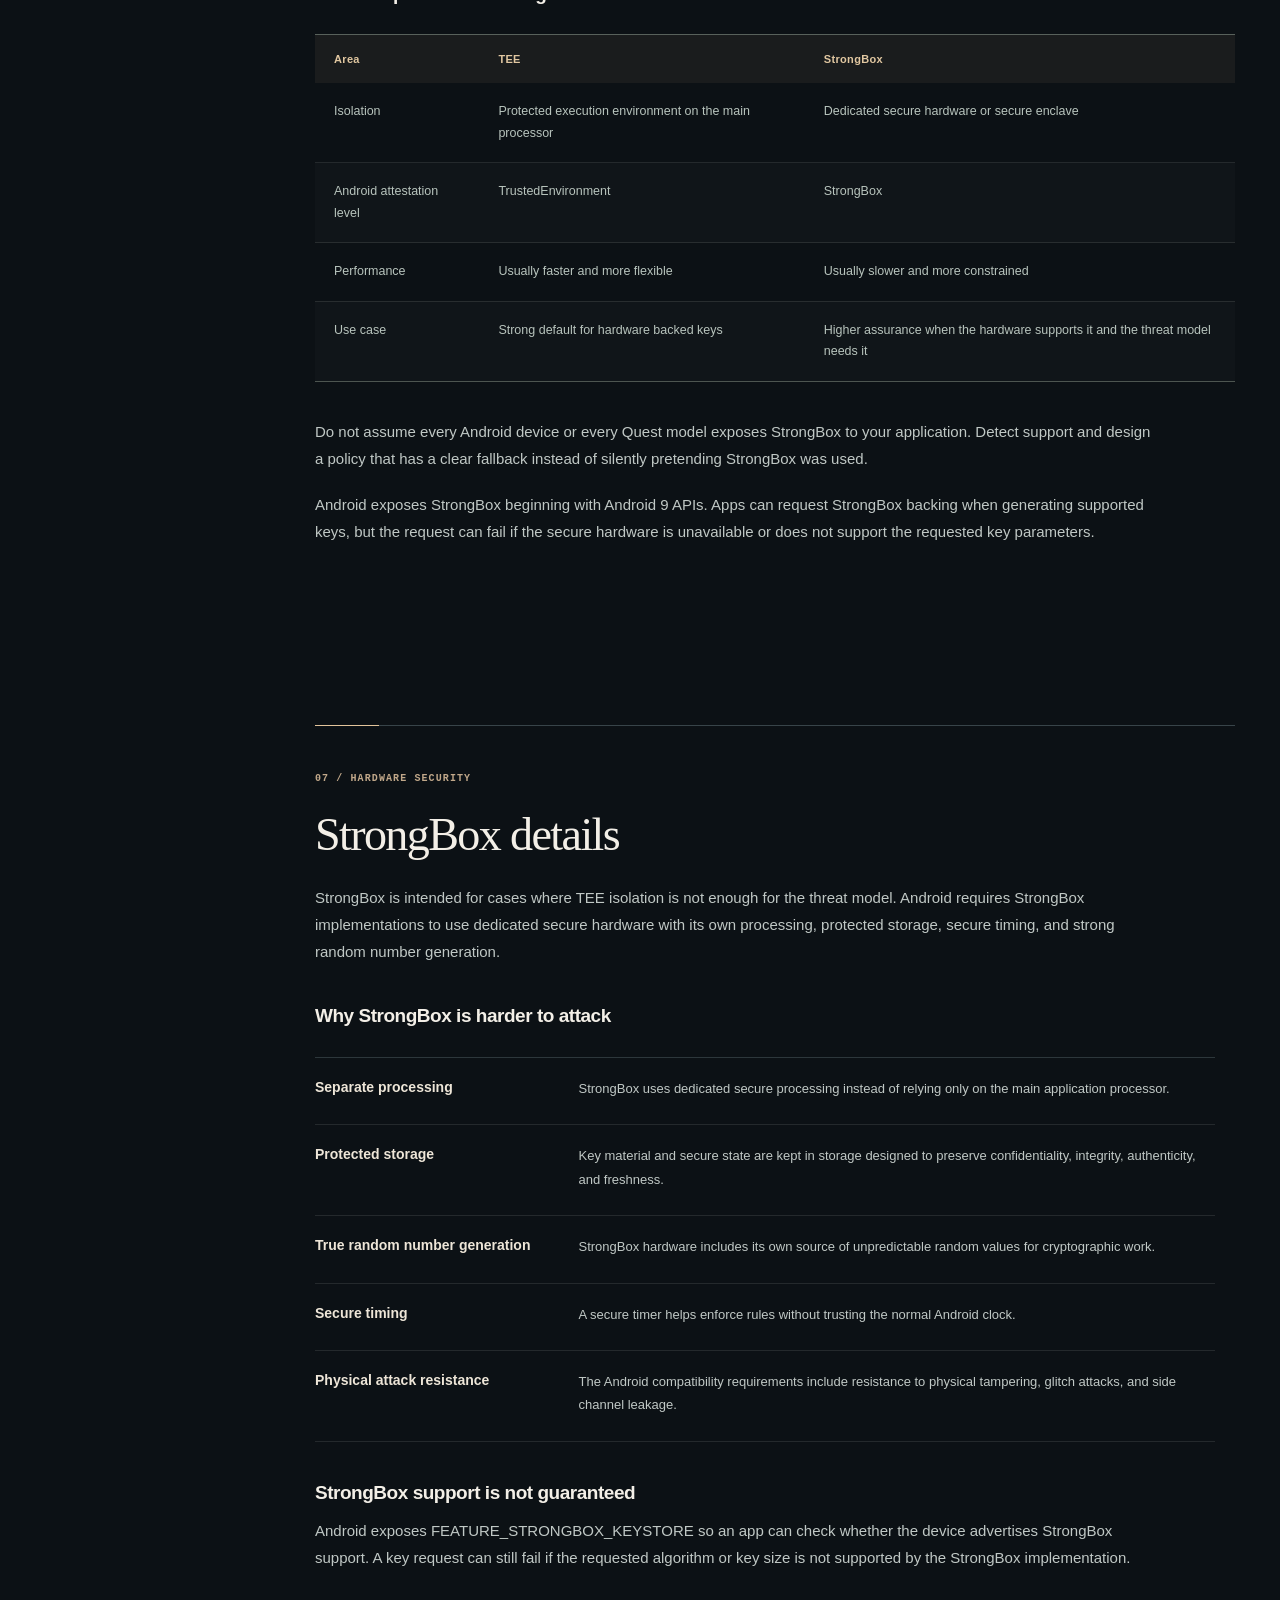
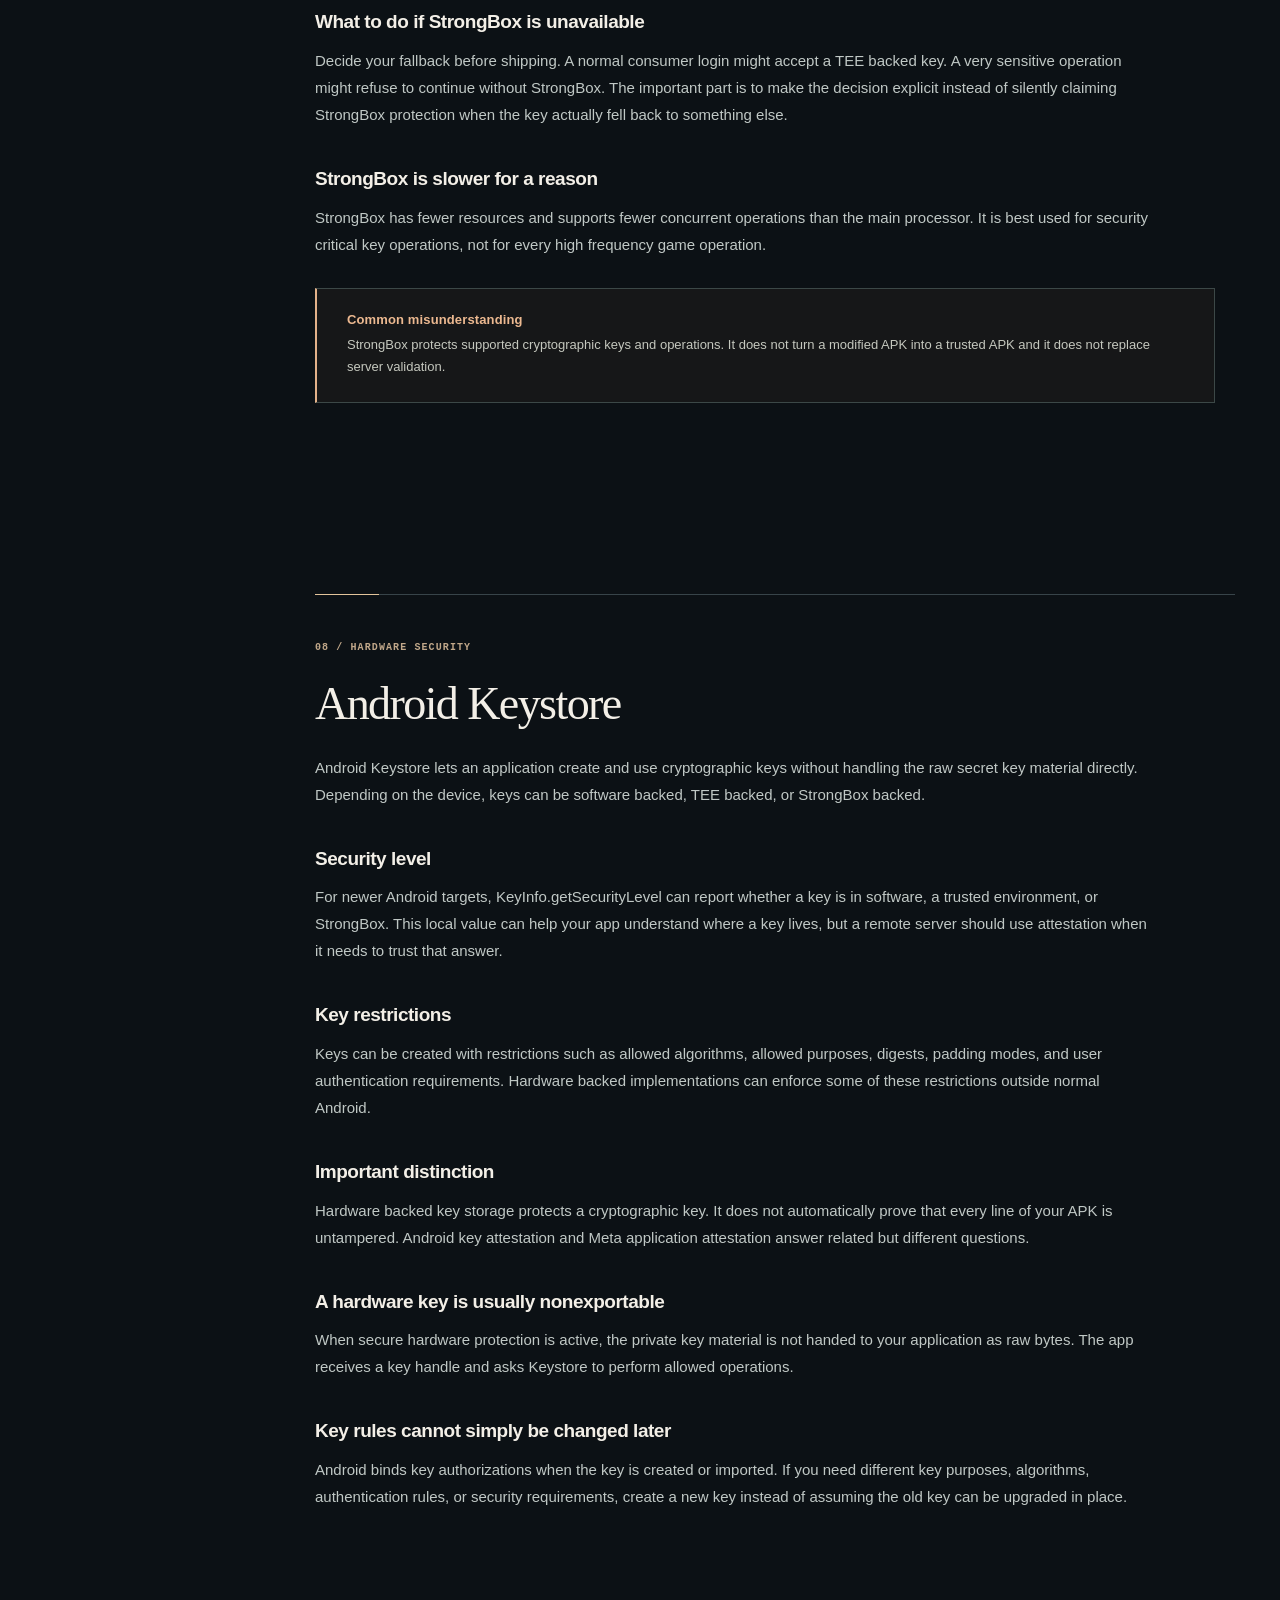
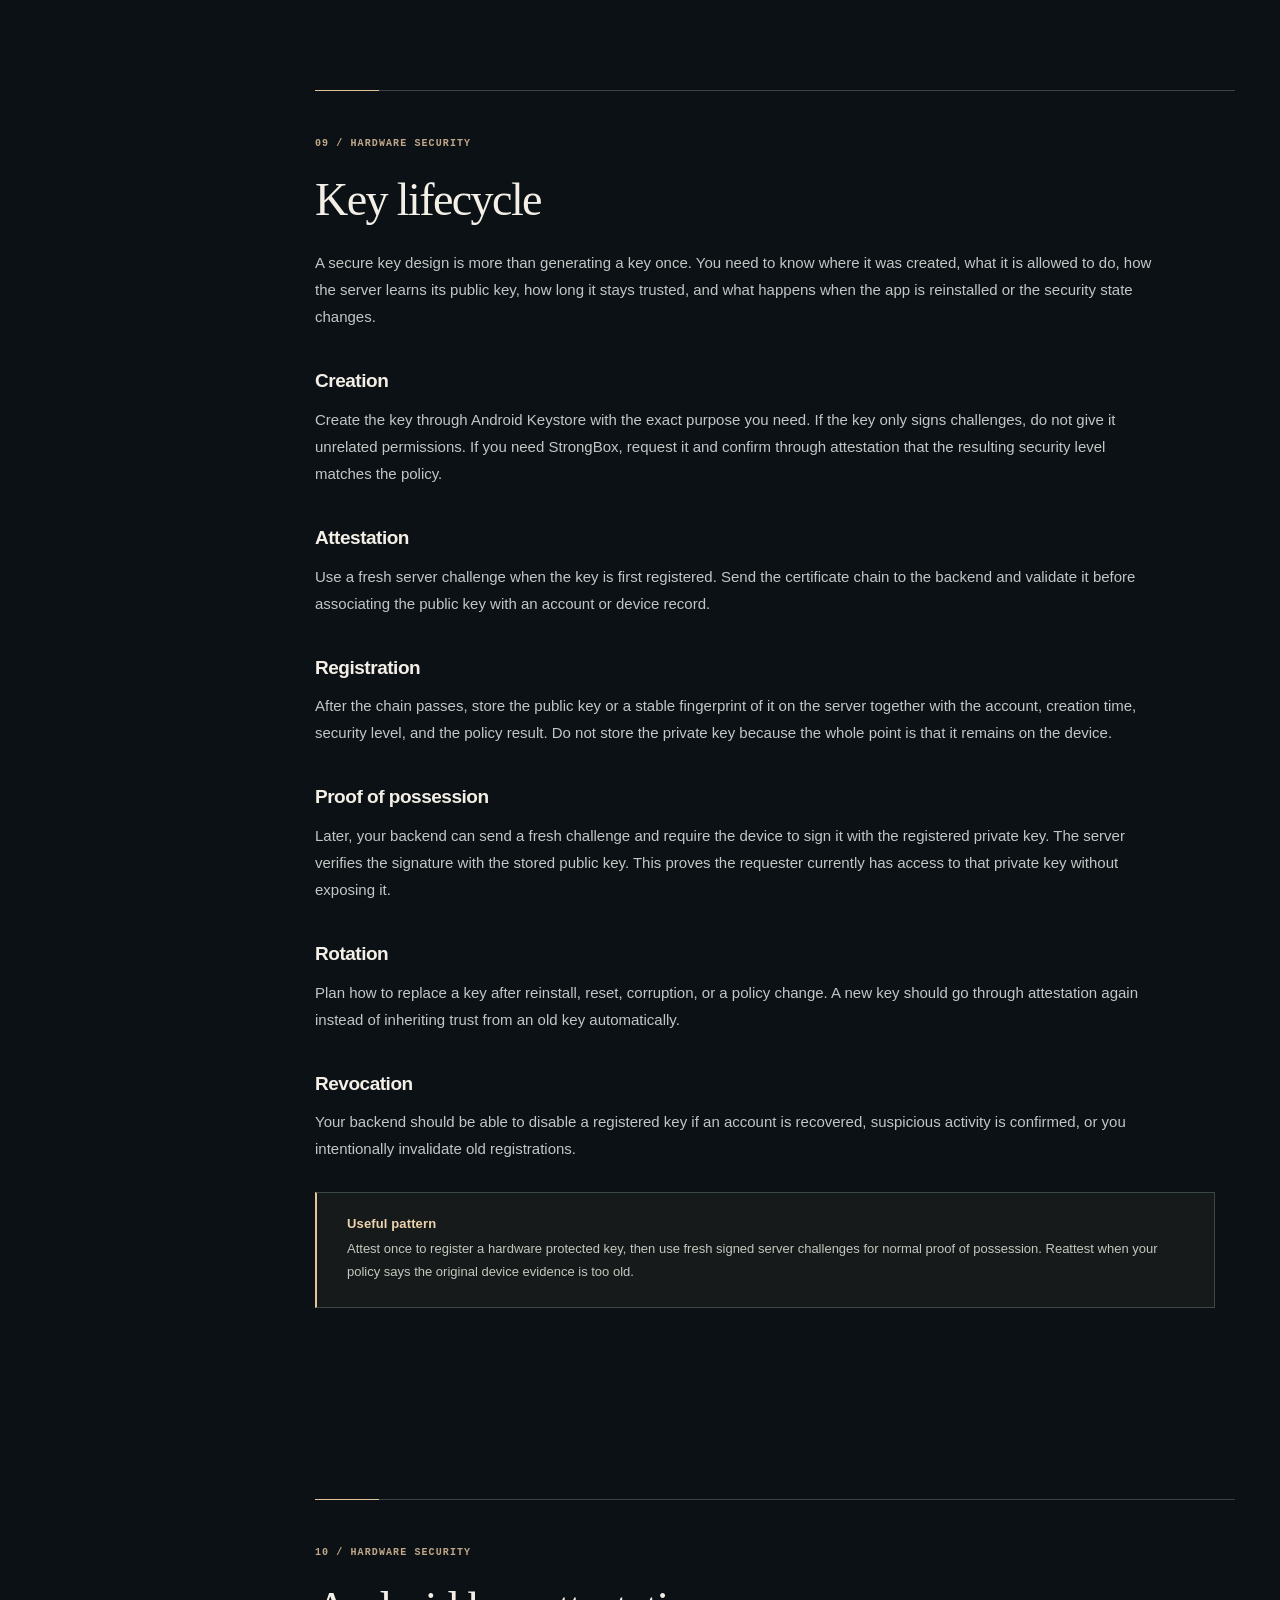
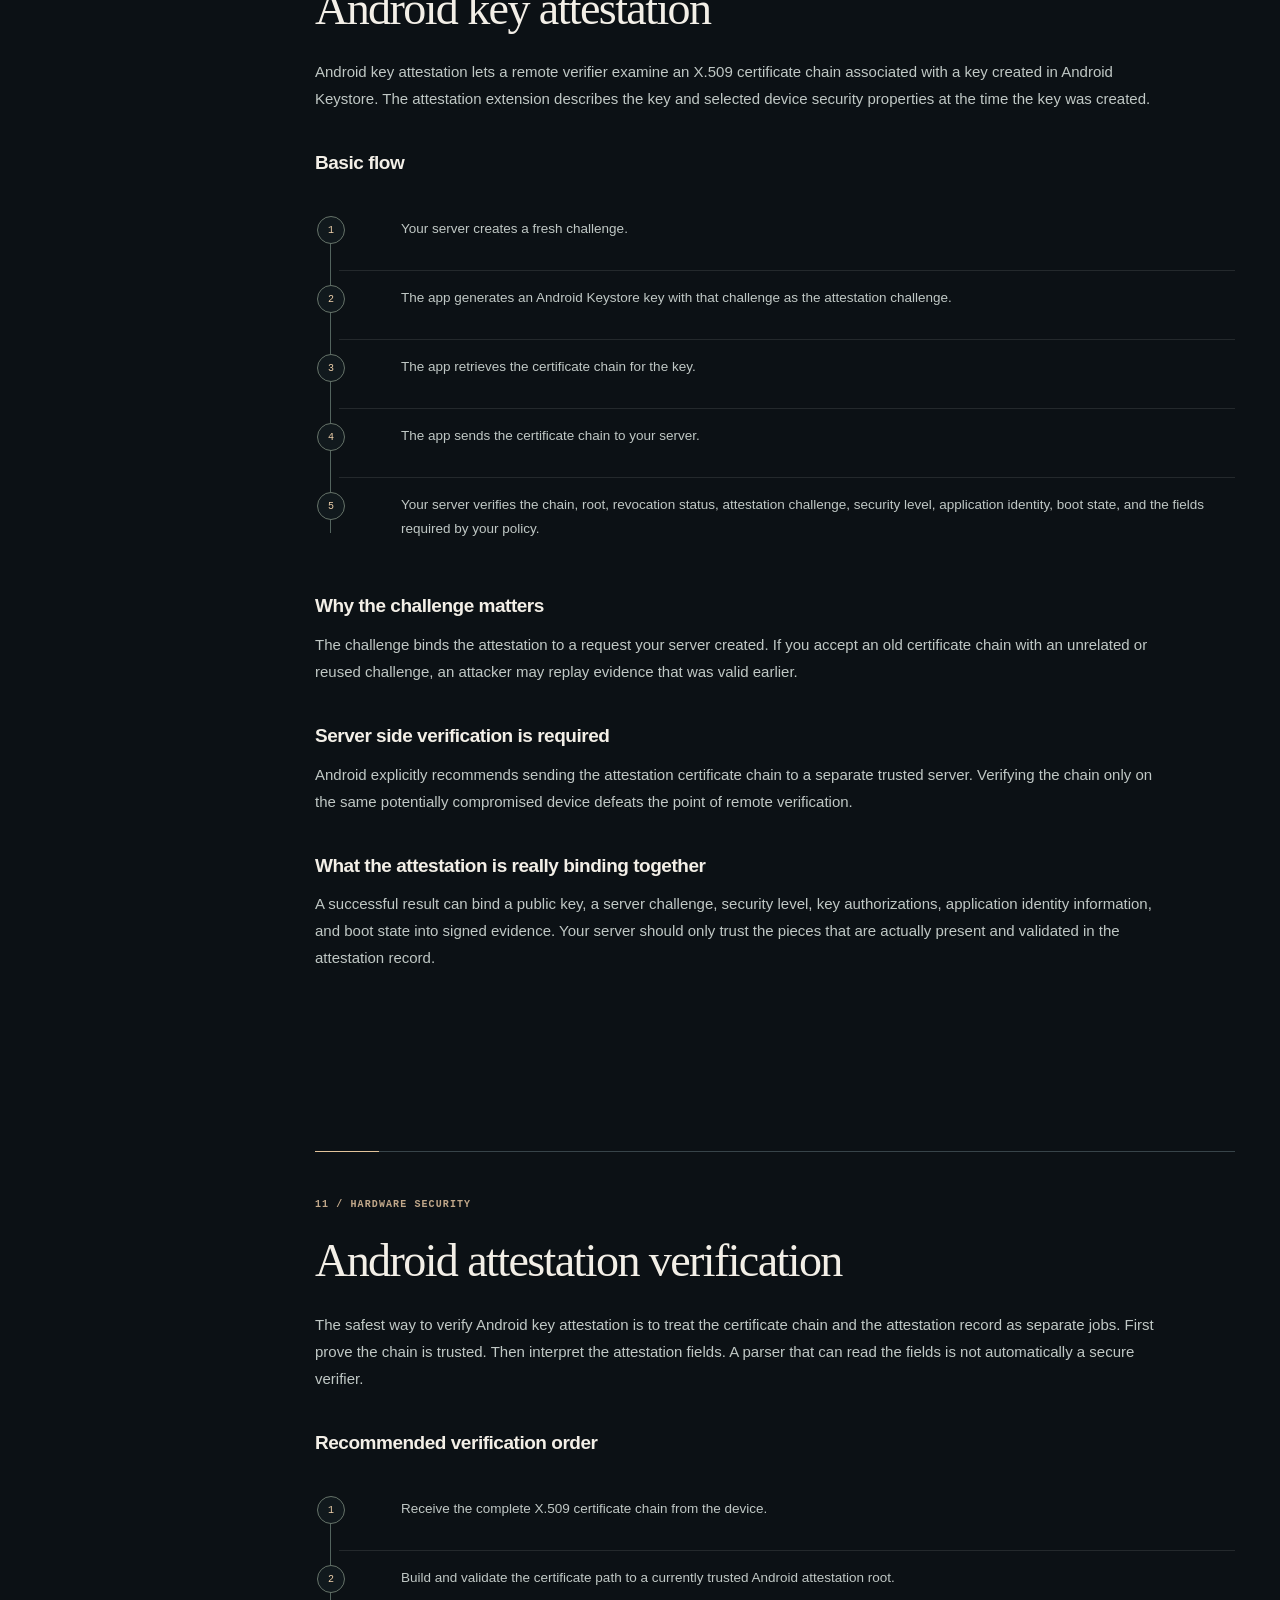
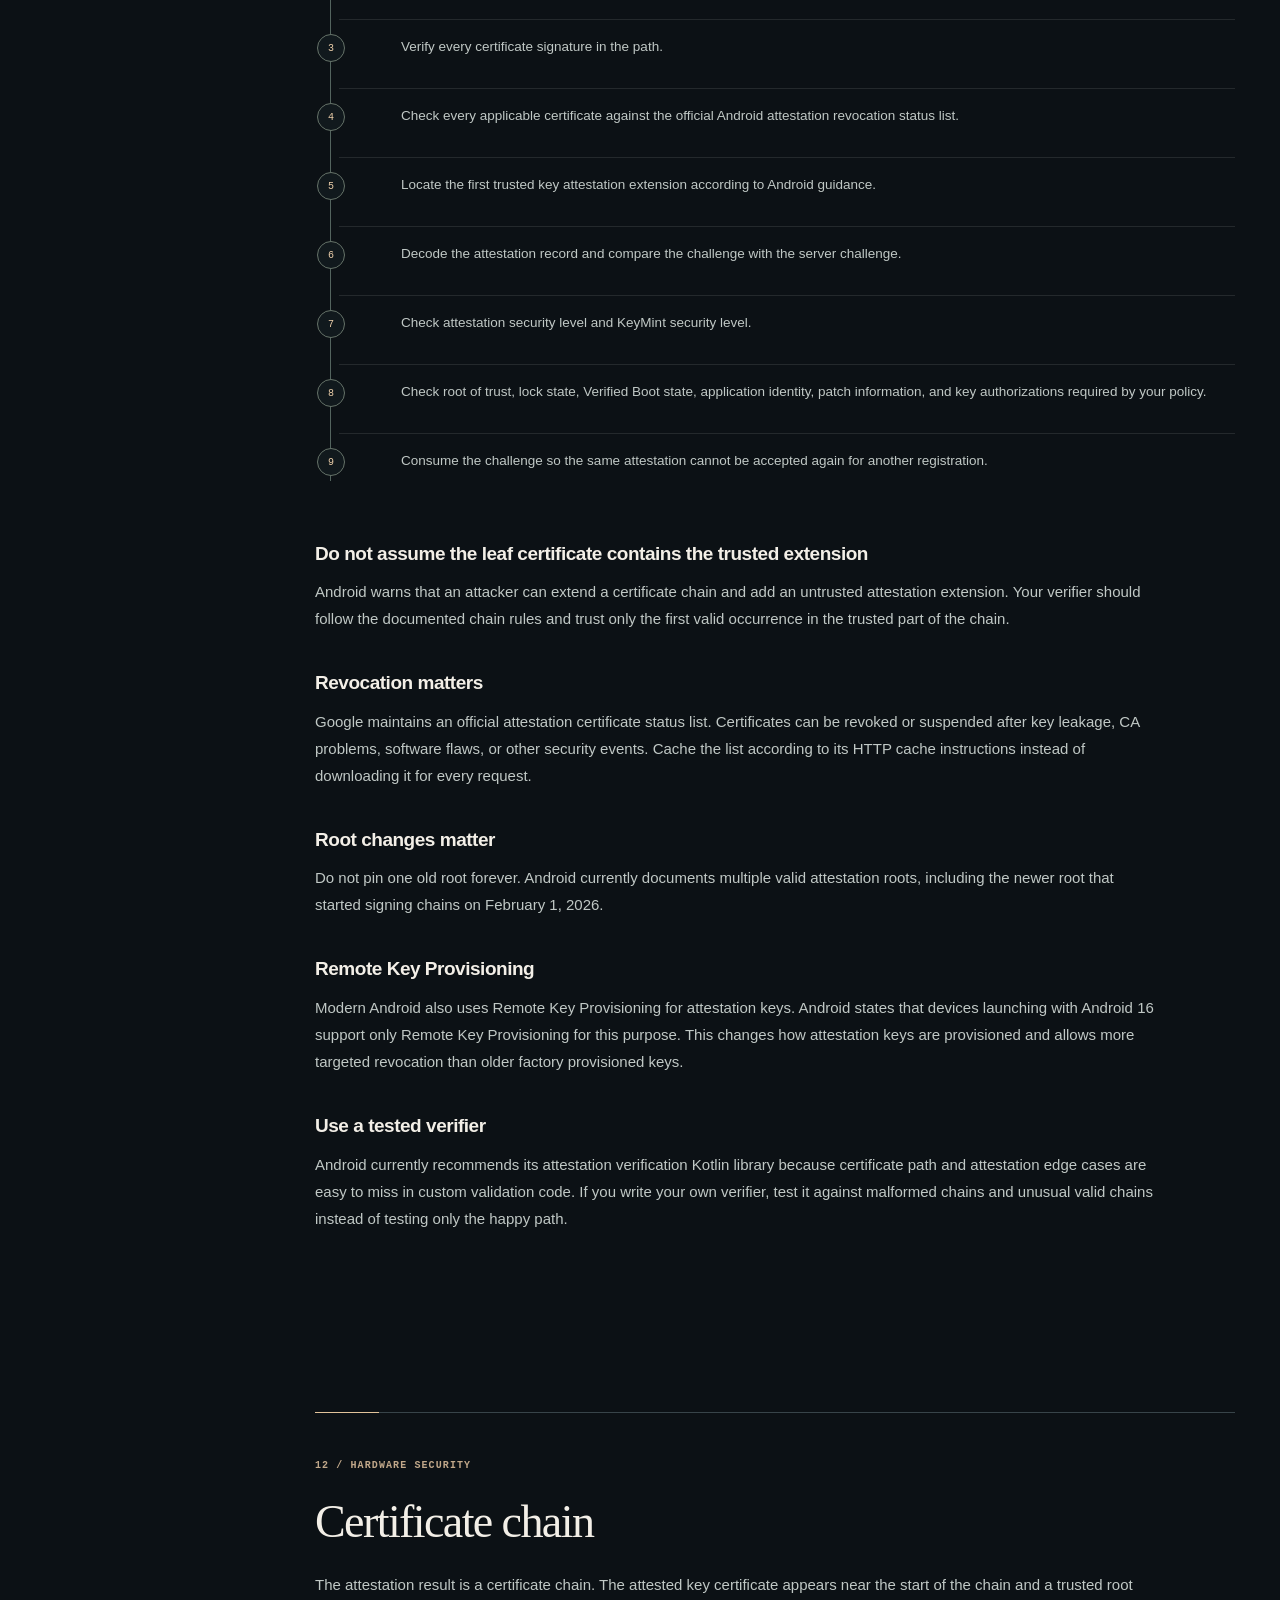
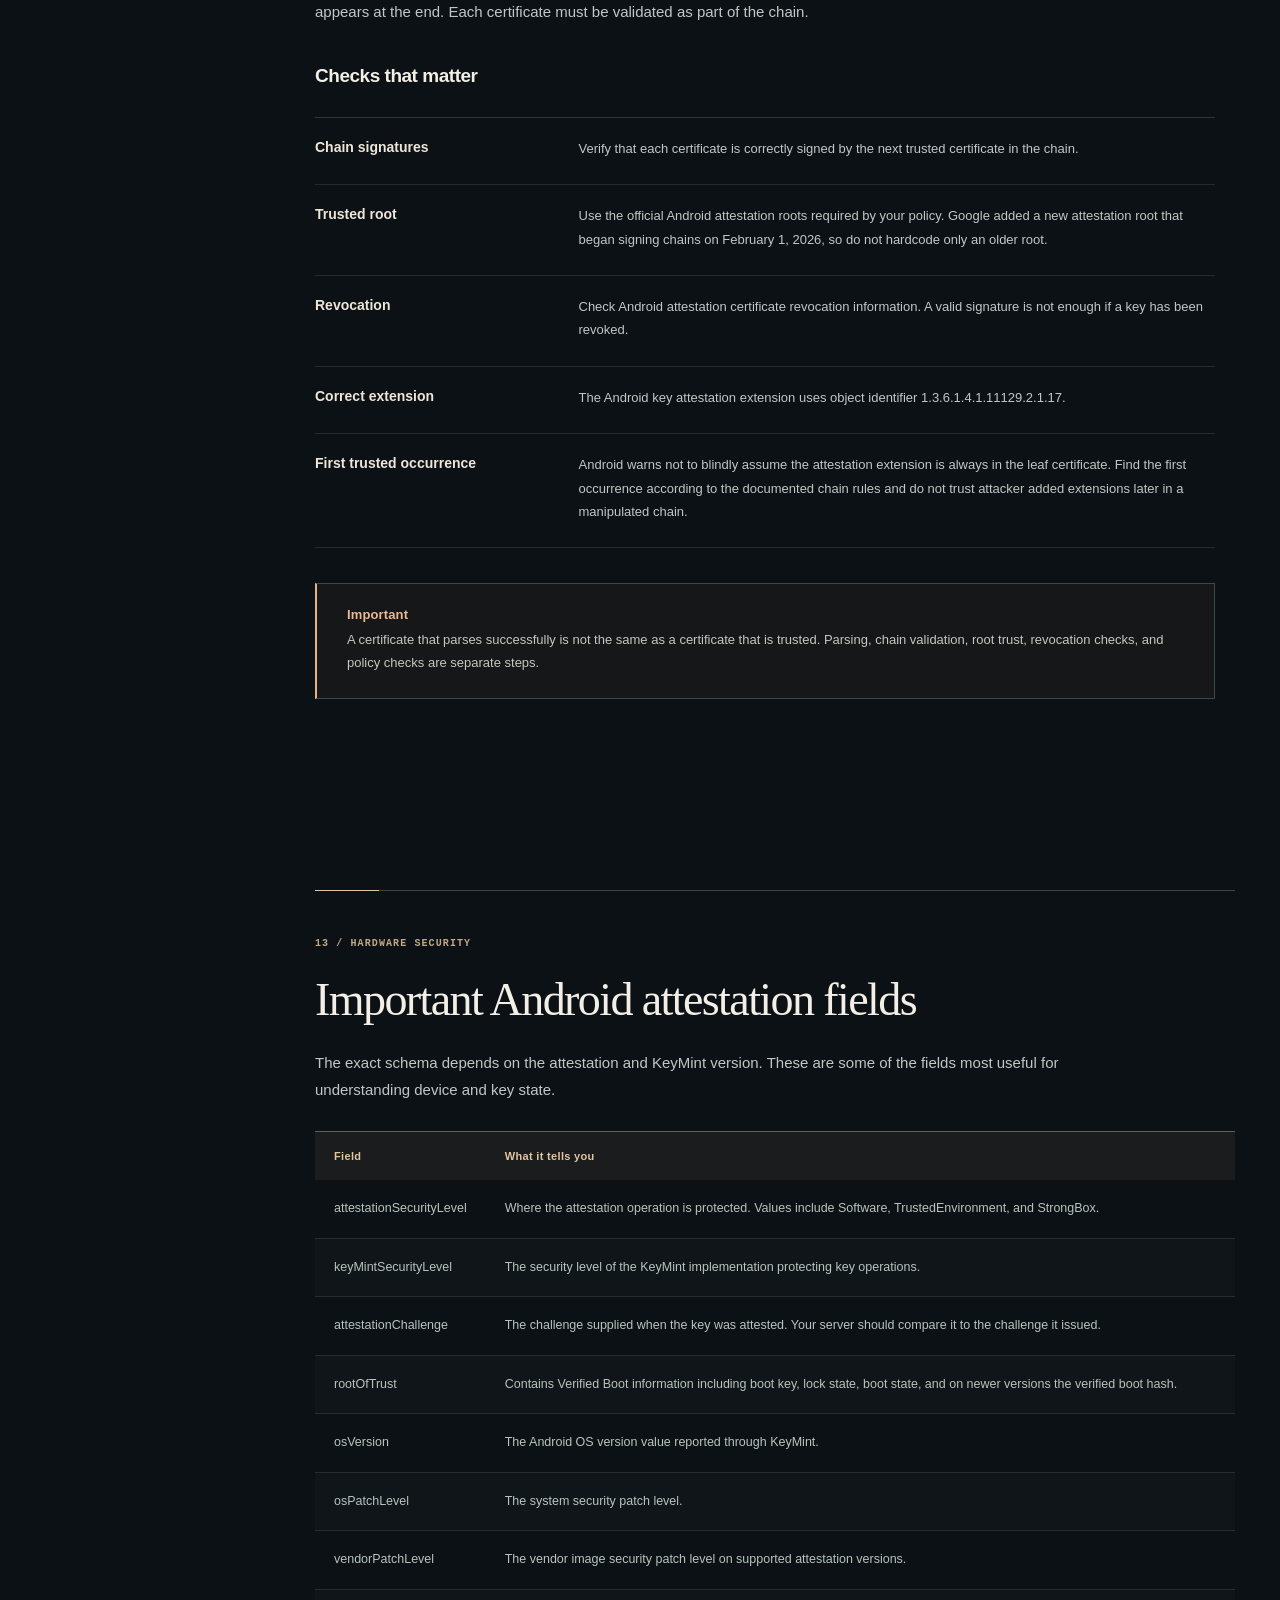
==== commit dc6fc26e: "?!" ====
--- a/index.html
+++ b/index.html
@@ -8,16 +8,20 @@
   <link rel="stylesheet" href="styles.css">
 </head>
 <body>
+  <div class="reading-progress" id="reading-progress" aria-hidden="true"></div>
   <div class="site-shell">
     <aside class="sidebar" id="sidebar">
       <div class="brand">
+        <span class="brand-mark" aria-hidden="true"><span></span></span>
         <a href="#overview">Hardware and Attestation</a>
         <p>Practical security documentation</p>
       </div>
 
       <label class="search-label" for="doc-search">Search documentation</label>
-      <input id="doc-search" class="search" type="search" placeholder="Search terms" autocomplete="off">
-
+      <div class="search-field"><span class="search-icon" aria-hidden="true"></span><input id="doc-search" class="search" type="search" placeholder="Search terms" autocomplete="off"><kbd class="search-shortcut">/</kbd></div>
+      <p class="search-feedback" id="search-feedback" role="status" aria-live="polite">Browse the complete field guide</p>
+
+      <p class="nav-heading">Contents <span id="section-count"></span></p>
       <nav class="nav" aria-label="Documentation navigation">
         <a href="#overview">Overview</a>
         <a href="#trust-model">Trust model</a>
@@ -46,21 +50,47 @@
         <a href="#mistakes">Common mistakes</a>
         <a href="#testing">Testing</a>
         <a href="#validation-tips">Validation tips</a>
+        <a href="#auth-architecture">Server authentication architecture</a>
+        <a href="#challenge-service">Challenge creation and replay control</a>
+        <a href="#meta-server-verification">Meta integrity verification on the server</a>
+        <a href="#hardware-server-verification">Hardware key verification on the server</a>
+        <a href="#key-possession">Proof of key possession</a>
+        <a href="#session-authority">Session issuance and authorization</a>
+        <a href="#failure-policy">Failure handling and production monitoring</a>
         <a href="#references">Official references</a>
       </nav>
+      <div class="sidebar-footer"><span class="footer-dot" aria-hidden="true"></span> Research notes / November 2026</div>
     </aside>
 
     <main class="main">
       <div class="mobile-topbar">
-        <button id="menu-button" class="menu-button" type="button">Menu</button>
+        <button id="menu-button" class="menu-button" type="button" aria-controls="sidebar" aria-expanded="false" aria-label="Open contents"><span class="menu-bars"><i></i><i></i></span><span class="menu-button-text">Menu</span></button>
         <span>Hardware and Attestation</span>
       </div>
 
+      <div class="main-topline"><span><i aria-hidden="true"></i> TECHNICAL REFERENCE / SECURITY ENGINEERING</span><span>RESEARCH UPDATE 18 NOV 2026</span></div>
       <article class="content" id="content">
         <section id="overview" class="doc-section hero searchable">
-          <p class="eyebrow">Security documentation</p>
-          <h1>Hardware backed security and attestation</h1>
-          <p class="lead">Attestation is a way for a server to ask for evidence about the app, the device, or a cryptographic key before trusting a request. The important part is that the decision is made by a trusted server, not by the same client that might be modified.</p>
+          <div class="hero-intro">
+            <div class="hero-copy">
+              <p class="eyebrow">Security documentation</p>
+              <h1>Hardware backed security and attestation</h1>
+              <p class="lead">Attestation is a way for a server to ask for evidence about the app, the device, or a cryptographic key before trusting a request. The important part is that the decision is made by a trusted server, not by the same client that might be modified.</p>
+              <a class="hero-discover" href="#trust-model">Explore the documentation <span aria-hidden="true">↗</span></a>
+            </div>
+            <div class="hero-graphic" role="img" aria-label="Illustration of client evidence moving through platform verification to a server authorization decision">
+              <div class="graphic-meta"><span>FIG. 001</span><span>TRUST BOUNDARY</span></div>
+              <div class="graphic-orbit graphic-orbit-one"></div>
+              <div class="graphic-orbit graphic-orbit-two"></div>
+              <div class="graphic-orbit graphic-orbit-three"></div>
+              <div class="graphic-core"><span class="core-icon"></span><span>VERIFY</span><small>DO NOT ASSUME</small></div>
+              <div class="graphic-node node-client"><span>01</span><strong>CLIENT</strong><small>Evidence</small></div>
+              <div class="graphic-node node-platform"><span>02</span><strong>PLATFORM</strong><small>Integrity</small></div>
+              <div class="graphic-node node-server"><span>03</span><strong>SERVER</strong><small>Authority</small></div>
+              <div class="graphic-foot"><span>Proof becomes policy</span><span class="graphic-led"></span></div>
+            </div>
+          </div>
+          <div class="hero-summary-heading"><span>THE FOUR FOUNDATIONS</span><span>01 — 04</span></div>
           <div class="summary-grid">
             <div class="summary-card">
               <h2>TEE</h2>
@@ -1104,6 +1134,126 @@
           </div>
         </section>
 
+
+        <section id="auth-architecture" class="doc-section searchable research-section">
+          <h2>Server authentication architecture</h2>
+          <p>A secure multiplayer login is a sequence of separate decisions. Account ownership, application integrity, device integrity, hardware key possession, and permission to enter a multiplayer room are not interchangeable. Each claim needs its own source of evidence and its own verification step.</p>
+          <div class="architecture-strip" aria-label="Authentication decision sequence">
+            <div><small>01 / Identity</small><strong>Verify the account</strong><span>Meta user proof</span></div>
+            <div><small>02 / Integrity</small><strong>Verify the runtime</strong><span>Meta attestation</span></div>
+            <div><small>03 / Possession</small><strong>Verify the key</strong><span>Android attestation</span></div>
+            <div><small>04 / Authority</small><strong>Issue access</strong><span>Server session</span></div>
+          </div>
+          <h3>Establish the account identity first</h3>
+          <p>Read the Meta user identifier through the Platform SDK and obtain a proof using <code>Users.GetUserProof()</code>. Send both values to your backend. From a trusted server, submit the proof and identifier to <code>https://graph.oculus.com/user_nonce_validate</code> using the application access token. Only accept an explicit successful result. Meta documents that a user proof is consumed by verification and is not a general authentication token that can be reused indefinitely.</p>
+          <p>The Meta User ID feature may require approval through Data Use Checkup. If permission is missing, the user identifier may be <code>0</code> or retrieval may fail. Treat that as an unavailable identity signal, never as a valid account. After verification, retrieve <code>org_scoped_id</code> from Meta on the server if your identity model uses it. An identifier written directly into a client request is not verified identity.</p>
+          <h3>Separate verification from authorization</h3>
+          <p>Even a genuine application running on a trusted headset should not be permitted to create arbitrary accounts, issue virtual currency, access administrative APIs, or grant itself a matchmaking role. The backend must check the authenticated user, entitlement, account restrictions, requested action, current session state, and resource permissions independently.</p>
+          <div class="callout"><strong>Server authority</strong><p>The client submits proof and requests actions. Only the server produces account bindings, session records, access decisions, and privileged service credentials.</p></div>
+          <p class="source-note">Verified with <a href="https://developers.meta.com/vr/documentation/unity/ps-ownership/" target="_blank" rel="noreferrer">Meta User Verification</a> and <a href="https://developers.meta.com/vr/resources/protecting-your-app/" target="_blank" rel="noreferrer">Meta application protection guidance</a>.</p>
+        </section>
+
+        <section id="challenge-service" class="doc-section searchable research-section">
+          <h2>Challenge creation and replay control</h2>
+          <p>Begin a login by creating an unpredictable challenge on the server with a cryptographically secure random generator. Meta specifies a nonwrapping Base64URL value between 22 and 172 characters for <code>challenge_nonce</code>. Sixteen uniformly random bytes encode to 22 Base64URL characters without padding. More random bytes are also acceptable within the documented size limit.</p>
+          <h3>Persist the challenge as a transaction</h3>
+          <div class="detail-list">
+            <div><strong>Request identifier</strong><p>Generate an opaque transaction identifier and bind it to the nonce so the server can identify the exact login attempt.</p></div>
+            <div><strong>Context binding</strong><p>Record the intended operation, account candidate, application identity, expiration time, and expected proof types. Reject evidence submitted for a different transaction.</p></div>
+            <div><strong>Single use state</strong><p>Keep a pending or consumed state in shared durable storage. Once evidence is accepted, consume the challenge with one atomic conditional update. Two simultaneous requests must not both succeed.</p></div>
+            <div><strong>Expiration and cleanup</strong><p>Reject stale challenges and delete expired records. Expiration alone does not prevent replay while a challenge is still valid.</p></div>
+          </div>
+          <h3>Atomic acceptance matters</h3>
+          <p>Use a conditional database operation that succeeds only when the challenge is still pending, has not expired, and matches the intended transaction. Create the authenticated session only if that operation succeeds. In distributed services, checking the state and updating it in separate requests creates a race that attackers can exploit.</p>
+          <p>The Meta token expiry is not a recommended lifetime for an unused login challenge. Meta documents a default token validity of 24 hours, while a backend can apply a much shorter freshness limit to an actual login. The maximum platform lifetime and your acceptance window are separate controls.</p>
+          <p class="source-note">Verified with <a href="https://developers.meta.com/vr/documentation/spatial-sdk/ps-attestation-api/" target="_blank" rel="noreferrer">Meta Attestation API</a> and <a href="https://developers.meta.com/vr/resources/protecting-your-app/" target="_blank" rel="noreferrer">Meta integration recommendations</a>.</p>
+        </section>
+
+        <section id="meta-server-verification" class="doc-section searchable research-section">
+          <h2>Meta integrity verification on the server</h2>
+          <p>On the headset, request the attestation token with <code>DeviceApplicationIntegrity.GetIntegrityToken(challengeNonce)</code> in the Unity Platform SDK. The device sends the resulting token to your application server. A server does not accept a decoded token merely because its content looks correct. It submits the original token to Meta and evaluates the verified claims returned by Meta.</p>
+          <h3>Verification request</h3>
+          <pre><code>https://graph.oculus.com/platform_integrity/verify?token=&lt;attestation_token&gt;&amp;access_token=&lt;access_token&gt;</code></pre>
+          <p>The application access token uses the Meta documented <code>OC|App_ID|App_Secret</code> format and belongs on trusted infrastructure, not inside a Unity build or a publicly served page. Keep credentials out of URLs in application logs, proxy traces, analytics, and error reports. A successful response contains a Base64URL encoded claims value that the backend decodes and checks.</p>
+          <div class="signal-table"><div><span>request_details</span><strong>Freshness</strong><p>Match <code>nonce</code> exactly and validate <code>timestamp</code> plus <code>exp</code> using server time.</p></div><div><span>app_state</span><strong>Application identity</strong><p>Check <code>package_id</code>, <code>package_cert_sha256_digest</code>, <code>version</code>, and the permitted <code>app_integrity_state</code>.</p></div><div><span>device_state</span><strong>Platform condition</strong><p>Evaluate <code>device_integrity_state</code>, available security update information, and any supported ban status.</p></div></div>
+          <h3>Interpret the actual device states</h3>
+          <p>Meta documents <code>Advanced</code>, <code>Basic</code>, and <code>NotTrusted</code>. Advanced reports an approved boot image, a locked bootloader, and no detected signs of compromise. Basic indicates that the boot image and lock state passed, but other system checks failed. NotTrusted indicates an unlocked bootloader or an unapproved operating system image. Choose the accepted level based on the security requirements of the action instead of treating every nonempty value as success.</p>
+          <p>For application recognition, Meta documents <code>StoreRecognized</code>, <code>NotRecognized</code>, and <code>NotEvaluated</code>. Requiring StoreRecognized is appropriate for production distribution that expects Store recognition, but development and testing builds may need a separately controlled policy. Never turn a development exception into a public production bypass.</p>
+          <div class="callout warning"><strong>Do not confuse validity and permission</strong><p>A cryptographically valid token is only evidence. An expired token, wrong nonce, wrong package, unexpected signing certificate, unacceptable device state, or active ban must still fail the relevant authorization policy.</p></div>
+          <p class="source-note">Verified with <a href="https://developers.meta.com/vr/documentation/spatial-sdk/ps-attestation-api/" target="_blank" rel="noreferrer">Meta token verification and claim definitions</a>.</p>
+        </section>
+
+        <section id="hardware-server-verification" class="doc-section searchable research-section">
+          <h2>Hardware key verification on the server</h2>
+          <p>A hardware key can support proof of possession when the backend validates its attestation chain and later verifies signatures using the registered public key. This is a separate security mechanism from Meta application attestation. It must not be presented as proof that a particular Quest build came from the Horizon Store.</p>
+          <h3>Chain validation sequence</h3>
+          <div class="flow">
+            <div><span>1</span><p>Receive the full X.509 certificate chain and verify every certificate signature and issuer relationship against an explicitly trusted root.</p></div>
+            <div><span>2</span><p>Check validity periods and revocation status using the rules applicable to the actual attestation provider.</p></div>
+            <div><span>3</span><p>Locate the first trusted Android key attestation extension in the chain, rather than assuming it is always on the leaf certificate.</p></div>
+            <div><span>4</span><p>Confirm the challenge generated by the server, the expected public key, attestation and key security levels, and relevant application identity values.</p></div>
+            <div><span>5</span><p>Evaluate <code>RootOfTrust</code>, including <code>deviceLocked</code>, <code>verifiedBootState</code>, and the available operating system, vendor, and boot patch levels.</p></div>
+            <div><span>6</span><p>Register only the approved public key fingerprint and its identity association. Require signatures from that registered key on later challenges.</p></div>
+          </div>
+          <h3>Android trust roots changed in 2026</h3>
+          <p>Google updated its Android key attestation guidance to include an additional root certificate that began signing chains on February 1, 2026. A verifier restricted to an older root can reject legitimate newer certificates. Google also provides a published root set and an attestation certificate status service. Its guidance recommends using the maintained Android attestation verification library rather than relying on a custom parser that misses certificate edge cases.</p>
+          <p>Google root requirements are conditional. The Android documentation explicitly describes devices with Google Play services and Google certified hardware. Do not assume that every Meta Quest headset uses the same trust anchor or that its KeyMint implementation exposes identical attestation support. Establish the actual issuer chain and documented device support before enforcing any Quest specific hardware policy.</p>
+          <h3>Remote Key Provisioning in Android 16</h3>
+          <p>Google documents Remote Key Provisioning as the only supported attestation key provisioning approach on devices that launch with Android 16. It reduces dependence on factory installed attestation keys and supports more targeted revocation. This Android platform change does not establish what any particular Quest firmware supports. Verify the actual certificate issuer and device capabilities rather than treating the operating system version as proof of a specific key provider.</p>
+          <h3>Boot state is not a single boolean</h3>
+          <p>In the Android attestation schema, <code>Verified</code> means a verified chain of boot trust. <code>SelfSigned</code> indicates a user configured root, <code>Unverified</code> indicates an unlocked bootloader, and <code>Failed</code> indicates a failed verification. Compare these values against your actual acceptance policy. A client supplied <code>deviceLocked</code> field has no authority unless it came from a verified attestation record.</p>
+          <p class="source-note">Verified with <a href="https://developer.android.com/privacy-and-security/security-key-attestation" target="_blank" rel="noreferrer">Android key attestation verification</a> and <a href="https://source.android.com/docs/security/features/keystore/attestation" target="_blank" rel="noreferrer">Android attestation schema</a>.</p>
+        </section>
+
+        <section id="key-possession" class="doc-section searchable research-section">
+          <h2>Proof of key possession</h2>
+          <p>Key attestation establishes properties of a key at the time the key was created. It does not prove that the same key is controlling every later request. Require a separate signature over a fresh server challenge to demonstrate that the current client can still use the registered private key.</p>
+          <div class="three-column">
+            <div><h3>Enrollment</h3><p>Verify the hardware attestation chain and register the attested public key with the authenticated account and expected application.</p></div>
+            <div><h3>Authentication</h3><p>Challenge the client to sign a canonical statement containing the current nonce, session context, and intended action.</p></div>
+            <div><h3>Renewal</h3><p>Verify a fresh signature during renewal, sensitive operations, or a policy change. Reevaluate integrity when the security context demands it.</p></div>
+          </div>
+          <h3>What the signature must cover</h3>
+          <p>Construct the signed input on the server from a versioned, unambiguous encoding of the nonce, account binding, transaction identifier, intended operation, and an expiration boundary. Verify using the public key previously approved by the attestation verifier. Reject a signature over a different operation or context even if the cryptography itself succeeds.</p>
+          <p>The private key must remain nonexportable when supported by the device keystore. A signing API returning success is not proof of hardware protection; only the verified chain and the accepted security level support that claim. Handle unsupported StrongBox or key attestation as explicit platform capability decisions, not by silently accepting an ordinary software key as equivalent.</p>
+          <div class="callout"><strong>Possession is not authorization</strong><p>A correct signature proves control of a key. It does not prove that the account owns a game item, is allowed to join a room, or is exempt from a restriction.</p></div>
+          <p class="source-note">Verified with <a href="https://developer.android.com/privacy-and-security/security-key-attestation" target="_blank" rel="noreferrer">Android key verification guidance</a> and <a href="https://developer.android.com/reference/android/security/keystore/KeyGenParameterSpec" target="_blank" rel="noreferrer">Android Keystore key generation reference</a>.</p>
+        </section>
+
+        <section id="session-authority" class="doc-section searchable research-section">
+          <h2>Session issuance and authorization</h2>
+          <p>After the backend has verified identity, integrity, challenge freshness, and any required proof of possession, it may create its own session. The session should bind to the verified account, the accepted application identity, the approved key or device signal when applicable, and the server policy version used for the decision.</p>
+          <table><thead><tr><th>Control</th><th>Server responsibility</th></tr></thead><tbody>
+            <tr><td>Session identity</td><td>Generate a cryptographically unpredictable identifier and associate it with a stored account and explicit allowed actions.</td></tr>
+            <tr><td>Expiry</td><td>Enforce both absolute expiry and inactivity limits on the server. Client timers are only presentation aids.</td></tr>
+            <tr><td>Renewal</td><td>Rotate credentials when renewing authority. Require new evidence when the previous security decision is no longer fresh enough.</td></tr>
+            <tr><td>Revocation</td><td>Invalidate server session records on logout, account restriction, security compromise, or key replacement.</td></tr>
+            <tr><td>Authorization</td><td>Check ownership and action scope on every sensitive request, not only at login.</td></tr>
+            <tr><td>Audit</td><td>Record verification outcomes and correlation identifiers without recording raw secret keys, reusable proofs, or full bearer credentials.</td></tr>
+          </tbody></table>
+          <h3>Integrating PlayFab and Photon</h3>
+          <p>PlayFab developer secret keys authorize server and administrator APIs. They must remain on trusted infrastructure. When validating a PlayFab session ticket, the documented <code>Server/AuthenticateSessionTicket</code> endpoint requires that secret. Do not assume that a PlayFab session ticket is proof of Quest integrity.</p>
+          <p>Photon PUN 2 supports custom authentication through a configured server endpoint. That endpoint can check a backend issued login credential and return the documented Photon authentication response. Photon also documents an integration with PlayFab, but the service integration is a distinct trust decision from Meta attestation. Associate the authenticated identity with the server session before permitting matchmaking or game actions, and avoid placing a reusable administrative secret in client authentication parameters.</p>
+          <p>For multiplayer games, entering a room must not automatically grant permission to change player statistics, grant currency, modify another account, or impersonate another user. Treat network events as requests subject to validation, not as trusted instructions.</p>
+          <p class="source-note">Verified with <a href="https://cheatsheetseries.owasp.org/cheatsheets/Session_Management_Cheat_Sheet.html" target="_blank" rel="noreferrer">OWASP session management guidance</a>, <a href="https://learn.microsoft.com/gaming/playfab/live-service-management/gamemanager/secret-key-management" target="_blank" rel="noreferrer">PlayFab secret key management</a>, and <a href="https://doc.photonengine.com/pun/current/connection-and-authentication/authentication/custom-authentication" target="_blank" rel="noreferrer">Photon custom authentication</a>.</p>
+        </section>
+
+        <section id="failure-policy" class="doc-section searchable research-section">
+          <h2>Failure handling and production monitoring</h2>
+          <p>Security checks should have explicit outcomes. A network timeout is not the same as invalid evidence, and neither is the same as a legitimate device that lacks a particular optional hardware feature. Distinguishing failures prevents accidental access and unnecessary rejection of real users.</p>
+          <div class="policy-grid">
+            <div><strong>Invalid evidence</strong><p>Reject the requested privilege. Log a structured reason such as wrong nonce, untrusted package, invalid certificate chain, or invalid signature.</p></div>
+            <div><strong>Provider unavailable</strong><p>Retry transient verification failures with bounded delays. Keep sensitive features unavailable until verification completes.</p></div>
+            <div><strong>Unsupported capability</strong><p>Apply a documented compatibility policy. Never silently label a software only fallback as hardware attested.</p></div>
+          </div>
+          <h3>Production observability</h3>
+          <p>Record the transaction identifier, platform API operation, application version, decision time, verification provider status, rejection category, and policy version. Rate limit challenge creation and verification requests by the account and other abuse signals. Keep Meta app credentials, user proof values, complete attestation tokens, and private session secrets out of logs and monitoring systems.</p>
+          <h3>Test the full rejection matrix</h3>
+          <p>Test a valid login, invalid user proof, reused challenge, concurrent duplicate submissions, an expired challenge, token expiry, wrong signing certificate, unexpected package, altered challenge, banned account, revoked key, lost connectivity, Meta verification failure, invalid certificate chain, and an unsupported hardware mode. Every denial should leave the backend without a newly authorized session.</p>
+          <div class="callout warning"><strong>Deployment rule</strong><p>Verification policy belongs to the server. Production exceptions must be explicit, limited to an approved environment, and auditable. An exception for test devices must never authorize arbitrary public clients.</p></div>
+          <p class="source-note">Verified with <a href="https://developers.meta.com/vr/resources/protecting-your-app/" target="_blank" rel="noreferrer">Meta failure guidance</a> and <a href="https://cheatsheetseries.owasp.org/cheatsheets/Session_Management_Cheat_Sheet.html" target="_blank" rel="noreferrer">OWASP session controls</a>.</p>
+        </section>
+
         <section id="references" class="doc-section searchable">
           <h2>Official references</h2>
           <p>These are the primary sources used for the technical details in this site. Check them again before shipping security logic because platform behavior, SDK requirements, trust roots, limits, and recommendations can change.</p>
@@ -1119,13 +1269,24 @@
             <a href="https://developer.android.com/reference/android/security/keystore/KeyGenParameterSpec.Builder" target="_blank" rel="noreferrer">Android Key Generation Parameters</a>
             <a href="https://developer.android.com/reference/android/security/keystore/StrongBoxUnavailableException" target="_blank" rel="noreferrer">Android StrongBox Availability</a>
           </div>
-          <p class="review-date">Content reviewed against official documentation on August 20, 2026.</p>
+          <p class="review-date">Content Up To Date And Checked By L1rson108 Lastly On August 20, 2026.</p>
+          <p class="source-note research-reviewed">Additional server authentication and attestation research verified against Meta, Android, OWASP, Photon, and PlayFab documentation on November 18, 2026. Original documentation and its review statement are preserved.</p>
         </section>
 
         <div id="no-results" class="no-results" hidden>No matching documentation found.</div>
       </article>
+      <aside class="reading-rail" aria-label="Reading position">
+        <div class="rail-header"><span class="rail-pip"></span> IN THIS GUIDE</div>
+        <p class="rail-index"><span id="current-index">01</span><span class="rail-slash">/</span><span id="total-index">35</span></p>
+        <div class="rail-meter"><span id="rail-meter-fill"></span></div>
+        <p id="current-section-title" class="rail-current">Overview</p>
+        <div class="rail-links"><a id="rail-previous" href="#overview">Previous section</a><a id="rail-next" href="#trust-model">Next section</a></div>
+        <p class="rail-bottom">READ WITH INTENT.</p>
+      </aside>
+      <button class="back-top" id="back-top" type="button" aria-label="Back to top"><span aria-hidden="true">↑</span></button>
     </main>
   </div>
+  <div class="menu-scrim" id="menu-scrim" hidden></div>
   <script src="app.js"></script>
 </body>
 </html>
--- a/styles.css
+++ b/styles.css
@@ -1,464 +1,356 @@
 :root {
-  --bg: #0b0d10;
-  --panel: #111419;
-  --panel-2: #161a20;
-  --line: #282d35;
-  --text: #e8ebef;
-  --muted: #9da5b0;
-  --soft: #c3c8cf;
-  --accent: #d8dde5;
-  --accent-dark: #252a31;
-  --warning: #d7b982;
-  --max-width: 980px;
-  --sidebar-width: 290px;
-  --radius: 10px;
+  color-scheme: dark;
+  --bg: #0c1115;
+  --canvas: #0f151a;
+  --panel: #141c21;
+  --panel-2: #1a242a;
+  --panel-3: #202d33;
+  --line: #2d373b;
+  --line-soft: rgba(196, 205, 200, .13);
+  --text: #f3efe7;
+  --soft: #c0c8c5;
+  --muted: #8c9996;
+  --accent: #e2c49b;
+  --accent-dark: #3e342a;
+  --mint: #9db9ae;
+  --warning: #e3b28a;
+  --sidebar-width: 270px;
+  --max-width: 1080px;
+  --serif: "Iowan Old Style", "Baskerville", "Palatino Linotype", "Book Antiqua", Georgia, serif;
+  --sans: "Inter", "Aptos", "Segoe UI", -apple-system, BlinkMacSystemFont, sans-serif;
+  --mono: "SFMono-Regular", "Cascadia Code", Consolas, "Liberation Mono", monospace;
 }
 
-* {
-  box-sizing: border-box;
-}
-
-html {
-  scroll-behavior: smooth;
-  scroll-padding-top: 28px;
-}
-
+*, *::before, *::after { box-sizing: border-box; }
+html { scroll-behavior: smooth; scroll-padding-top: 48px; }
 body {
+  min-width: 320px;
   margin: 0;
   background: var(--bg);
   color: var(--text);
-  font-family: Inter, ui-sans-serif, -apple-system, BlinkMacSystemFont, "Segoe UI", sans-serif;
-  line-height: 1.7;
-}
-
-button,
-input {
-  font: inherit;
-}
-
-a {
-  color: inherit;
-}
-
-.site-shell {
-  min-height: 100vh;
-}
-
+  font: 400 15px/1.8 var(--sans);
+  -webkit-font-smoothing: antialiased;
+}
+body::before {
+  position: fixed;
+  inset: 0;
+  z-index: -1;
+  content: "";
+  pointer-events: none;
+  background: radial-gradient(ellipse 65% 58% at 56% 4%, rgba(86, 109, 107, .075), transparent 80%);
+}
+::selection { color: #12191c; background: var(--accent); }
+button, input { font: inherit; }
+button { cursor: pointer; }
+a { color: inherit; }
+button:focus-visible, input:focus-visible, a:focus-visible { outline: 2px solid var(--accent); outline-offset: 5px; }
+[hidden] { display: none !important; }
+.reading-progress { position: fixed; z-index: 60; left: 0; top: 0; width: 0; height: 2px; background: var(--accent); pointer-events: none; transition: width .09s linear; }
+.site-shell { min-height: 100vh; }
 .sidebar {
   position: fixed;
+  z-index: 40;
   inset: 0 auto 0 0;
-  width: var(--sidebar-width);
-  overflow-y: auto;
-  border-right: 1px solid var(--line);
-  background: #0d1014;
-  padding: 28px 20px 36px;
-}
-
-.brand {
-  padding: 0 8px 22px;
-  border-bottom: 1px solid var(--line);
-  margin-bottom: 22px;
-}
-
-.brand a {
-  display: block;
-  text-decoration: none;
-  font-size: 17px;
-  font-weight: 700;
-  letter-spacing: -0.02em;
-}
-
-.brand p {
-  margin: 6px 0 0;
-  color: var(--muted);
-  font-size: 13px;
-}
-
-.search-label {
-  display: block;
-  margin: 0 8px 8px;
-  color: var(--muted);
-  font-size: 12px;
-  font-weight: 600;
-}
-
-.search {
-  width: 100%;
-  border: 1px solid var(--line);
-  border-radius: 8px;
-  background: var(--panel);
-  color: var(--text);
-  padding: 10px 11px;
-  outline: none;
-}
-
-.search:focus {
-  border-color: #4a515c;
-  background: var(--panel-2);
-}
-
-.nav {
   display: flex;
   flex-direction: column;
-  gap: 2px;
-  margin-top: 18px;
-}
-
-.nav a {
-  border-radius: 7px;
-  color: var(--muted);
-  padding: 7px 9px;
-  text-decoration: none;
-  font-size: 13px;
-}
-
-.nav a:hover,
-.nav a.active {
-  background: var(--panel-2);
-  color: var(--text);
-}
-
-.main {
-  margin-left: var(--sidebar-width);
-}
-
-.mobile-topbar {
-  display: none;
-}
-
-.content {
-  width: min(calc(100% - 48px), var(--max-width));
-  margin: 0 auto;
-  padding: 64px 0 100px;
-}
-
-.doc-section {
-  padding: 12px 0 58px;
-  border-bottom: 1px solid var(--line);
-  margin-bottom: 44px;
-}
-
-.doc-section:last-of-type {
-  border-bottom: 0;
-  margin-bottom: 0;
-}
-
-.hero {
-  padding-top: 0;
-}
-
-.eyebrow {
-  margin: 0 0 10px;
-  color: var(--muted);
-  font-size: 13px;
-  font-weight: 700;
-  text-transform: uppercase;
-  letter-spacing: 0.12em;
-}
-
-h1,
-h2,
-h3 {
-  line-height: 1.22;
-  letter-spacing: -0.03em;
-}
-
-h1 {
-  margin: 0 0 18px;
-  max-width: 780px;
-  font-size: clamp(38px, 6vw, 66px);
-}
-
-h2 {
-  margin: 0 0 18px;
-  font-size: clamp(27px, 4vw, 38px);
-}
-
-h3 {
-  margin: 32px 0 10px;
-  font-size: 20px;
-}
-
-p {
-  margin: 0 0 17px;
-  color: var(--soft);
-}
-
-.lead {
-  max-width: 840px;
-  font-size: 20px;
-  line-height: 1.65;
-}
-
-.summary-grid,
-.three-column,
-.policy-grid {
-  display: grid;
-  gap: 14px;
-  margin: 30px 0;
-}
-
-.summary-grid {
-  grid-template-columns: repeat(2, minmax(0, 1fr));
-}
-
-.three-column,
-.policy-grid {
-  grid-template-columns: repeat(3, minmax(0, 1fr));
-}
-
-.summary-card,
-.three-column > div,
-.policy-grid > div {
-  border: 1px solid var(--line);
-  border-radius: var(--radius);
-  background: var(--panel);
-  padding: 20px;
-}
-
-.summary-card h2,
-.three-column h3,
-.policy-grid strong {
-  margin: 0 0 8px;
-  font-size: 17px;
-  color: var(--text);
-}
-
-.summary-card p,
-.three-column p,
-.policy-grid p {
-  margin: 0;
-  font-size: 14px;
-}
-
-.callout {
-  margin: 28px 0;
-  border: 1px solid #353b44;
-  border-left: 3px solid var(--accent);
-  border-radius: 8px;
-  background: var(--panel);
-  padding: 18px 20px;
-}
-
-.callout.warning {
-  border-left-color: var(--warning);
-}
-
-.callout strong {
-  display: block;
-  margin-bottom: 4px;
-  color: var(--text);
-}
-
-.callout p {
-  margin: 0;
-}
-
-.flow,
-.detail-list,
-.mistake-list,
-.reference-list {
-  display: grid;
-  gap: 10px;
-  margin: 22px 0;
-}
-
-.flow > div {
-  display: grid;
-  grid-template-columns: 34px 1fr;
-  gap: 12px;
-  align-items: start;
-  border: 1px solid var(--line);
-  border-radius: 8px;
-  background: var(--panel);
-  padding: 14px 16px;
-}
-
-.flow span {
-  display: grid;
-  place-items: center;
-  width: 30px;
-  height: 30px;
-  border-radius: 7px;
-  background: var(--accent-dark);
-  color: var(--text);
-  font-size: 13px;
-  font-weight: 700;
-}
-
-.flow p {
-  margin: 2px 0 0;
-}
-
-.detail-list > div,
-.mistake-list > div {
-  border-top: 1px solid var(--line);
-  padding: 16px 0 0;
-}
-
-.detail-list strong {
-  display: block;
-  color: var(--text);
-  margin-bottom: 4px;
-}
-
-.detail-list p,
-.mistake-list p {
-  margin-bottom: 8px;
-}
-
-.mistake-list h3 {
-  margin: 0 0 5px;
-  font-size: 17px;
-}
-
-table {
-  width: 100%;
-  border-collapse: collapse;
-  margin: 22px 0 30px;
-  overflow: hidden;
-  border: 1px solid var(--line);
-  border-radius: 8px;
-}
-
-th,
-td {
-  padding: 14px 16px;
-  border-bottom: 1px solid var(--line);
-  text-align: left;
-  vertical-align: top;
-}
-
-th {
-  background: var(--panel-2);
-  color: var(--text);
-  font-size: 13px;
-  font-weight: 700;
-}
-
-td {
-  color: var(--soft);
-  background: var(--panel);
-  font-size: 14px;
-}
-
-tr:last-child th,
-tr:last-child td {
-  border-bottom: 0;
-}
-
-pre {
-  overflow-x: auto;
-  border: 1px solid var(--line);
-  border-radius: var(--radius);
-  background: #080a0d;
-  padding: 18px 20px;
-  margin: 18px 0 24px;
-}
-
-code {
-  font-family: "SFMono-Regular", Consolas, "Liberation Mono", monospace;
-  font-size: 13px;
-}
-
-.reference-list a {
-  display: block;
-  border: 1px solid var(--line);
-  border-radius: 8px;
-  background: var(--panel);
-  color: var(--text);
-  padding: 13px 15px;
-  text-decoration: none;
-}
-
-.reference-list a:hover {
-  background: var(--panel-2);
-}
-
-.review-date {
-  margin-top: 24px;
-  color: var(--muted);
-  font-size: 13px;
-}
-
-.no-results {
-  border: 1px solid var(--line);
-  border-radius: 8px;
-  background: var(--panel);
-  color: var(--muted);
-  padding: 18px;
-}
-
-.doc-section.filtered-out {
-  display: none;
-}
-
+  width: var(--sidebar-width);
+  padding: 32px 23px 20px;
+  overflow-y: auto;
+  background: #0e1418;
+  border-right: 1px solid #283036;
+  scrollbar-width: thin;
+  scrollbar-color: #3e4a4b transparent;
+}
+.sidebar::before { position: absolute; top: 0; left: 0; width: 100%; height: 3px; content: ""; background: linear-gradient(90deg, var(--accent) 0 32%, #5e7975 32% 61%, #2c393e 61%); }
+.brand { display: grid; grid-template-columns: 38px 1fr; align-items: center; column-gap: 13px; padding: 6px 0 30px; border-bottom: 1px solid var(--line-soft); margin-bottom: 27px; }
+.brand-mark { position: relative; grid-row: 1 / 3; display: grid; place-items: center; width: 38px; height: 42px; border: 1px solid #a2a898; background: rgba(226,196,155,.045); clip-path: polygon(50% 0,100% 19%,100% 76%,50% 100%,0 76%,0 19%); }
+.brand-mark::before { position: absolute; inset: 5px; content: ""; border: 1px solid rgba(226,196,155,.56); clip-path: polygon(50% 0,100% 19%,100% 76%,50% 100%,0 76%,0 19%); }
+.brand-mark span { position: relative; width: 13px; height: 13px; border: 1px solid var(--accent); transform: rotate(45deg); }
+.brand-mark span::after { content: ""; position: absolute; width: 4px; height: 4px; left: 3px; top: 3px; background: var(--accent); }
+.brand a { display: block; align-self: end; font-size: 12px; font-weight: 720; line-height: 1.4; text-decoration: none; letter-spacing: -.025em; }
+.brand p { align-self: start; color: var(--muted); margin: 4px 0 0; font-size: 10px; line-height: 1.4; letter-spacing: .01em; }
+.search-label, .nav-heading { display: block; margin: 0 0 9px; color: #c6cec8; font-size: 10px; font-weight: 700; letter-spacing: .15em; text-transform: uppercase; }
+.search-field { position: relative; }
+.search-icon { position: absolute; z-index: 1; left: 12px; top: 50%; width: 13px; height: 13px; border: 1.7px solid #9caaa6; border-radius: 50%; transform: translateY(-58%); pointer-events: none; }
+.search-icon::after { position: absolute; content: ""; width: 6px; height: 1.7px; background: #9caaa6; transform: rotate(48deg); top: 10px; left: 10px; }
+.search { width: 100%; border: 1px solid #384248; border-radius: 3px; background: #151d22; color: var(--text); padding: 10px 37px 10px 35px; font-size: 12px; outline: none; transition: border-color .2s, background .2s, box-shadow .2s; }
+.search::placeholder { color: #87948f; }
+.search::-webkit-search-cancel-button { appearance: none; }
+.search:focus { background: #19242a; border-color: #9eab9f; box-shadow: 0 0 0 3px rgba(171,190,180,.09); }
+.search-shortcut { position: absolute; right: 10px; top: 50%; transform: translateY(-50%); display: grid; place-items: center; min-width: 18px; height: 20px; border: 1px solid #465052; border-radius: 3px; color: #96a19b; font: 11px var(--mono); pointer-events: none; }
+.search-feedback { margin: 9px 2px 24px; color: #859490; font-size: 11px; line-height: 1.5; min-height: 16px; }
+.nav-heading { display: flex; align-items: center; justify-content: space-between; padding-top: 3px; margin-bottom: 11px; }
+.nav-heading span { color: #82918b; font: 400 10px var(--mono); letter-spacing: 0; }
+.nav { display: flex; flex-direction: column; gap: 1px; padding-bottom: 24px; }
+.nav-group { margin: 23px 5px 7px; padding-top: 12px; border-top: 1px solid var(--line-soft); color: #c3aa89; font-size: 9px; letter-spacing: .16em; font-weight: 750; text-transform: uppercase; }
+.nav-group:first-child { margin-top: 0; padding-top: 0; border-top: 0; }
+.nav a { display: flex; position: relative; align-items: baseline; gap: 10px; padding: 8px 8px; color: #9aa6a2; font-size: 11.5px; line-height: 1.5; text-decoration: none; border-radius: 2px; transition: background .2s, color .2s, padding .2s; }
+.nav a::before { content: attr(data-order); flex: 0 0 22px; font: 10px var(--mono); color: #596762; }
+.nav a::after { position: absolute; content: ""; width: 2px; left: -23px; top: 6px; bottom: 6px; background: transparent; transition: background .2s; }
+.nav a:hover { color: #f4eee3; background: rgba(203,219,208,.045); padding-left: 11px; }
+.nav a.active { color: var(--text); background: rgba(219,195,154,.08); }
+.nav a.active::before { color: var(--accent); }
+.nav a.active::after { background: var(--accent); }
+.nav a.filtered-link { display: none; }
+.sidebar-footer { display: flex; gap: 9px; align-items: center; margin-top: auto; padding: 20px 0 0; border-top: 1px solid var(--line-soft); color: #89968f; font: 10px var(--mono); }
+.footer-dot, .rail-pip { flex-shrink: 0; width: 6px; height: 6px; border-radius: 50%; background: var(--mint); box-shadow: 0 0 0 4px rgba(157,185,174,.07); }
+.main { position: relative; margin-left: var(--sidebar-width); min-width: 0; }
+.main-topline { display: flex; align-items: center; justify-content: space-between; gap: 24px; height: 67px; padding: 0 max(46px, calc((100% - 1080px) / 2)); border-bottom: 1px solid var(--line-soft); color: #8e9d98; font: 10px var(--mono); letter-spacing: .09em; white-space: nowrap; }
+.main-topline span:first-child { display: inline-flex; align-items: center; gap: 12px; }
+.main-topline i { display: block; width: 8px; height: 8px; border: 1px solid var(--accent); transform: rotate(45deg); }
+.main-topline span:last-child { color: #b9a78e; }
+.mobile-topbar { display: none; }
+.content { width: min(calc(100% - 90px), var(--max-width)); margin: 0 auto; padding: 52px 0 136px; }
+.doc-section { position: relative; margin: 0 0 85px; padding: 47px 0 76px; border-top: 1px solid #384449; scroll-margin-top: 34px; }
+.doc-section::before { content: attr(data-order) " / " attr(data-category); display: block; margin: 0 0 25px; color: #c1a88a; font: 600 10px var(--mono); letter-spacing: .11em; text-transform: uppercase; }
+.doc-section::after { position: absolute; content: ""; top: -1px; left: 0; width: 64px; height: 1px; background: var(--accent); }
+.doc-section:not(.hero) > * { max-width: 900px; }
+.doc-section:not(.hero) > table, .doc-section:not(.hero) > .three-column, .doc-section:not(.hero) > .policy-grid, .doc-section:not(.hero) > .architecture-strip, .doc-section:not(.hero) > .signal-table, .doc-section:not(.hero) > .flow { max-width: 100%; }
+.doc-section:not(.hero) > h2 { max-width: 850px; }
+.doc-section:not(.hero) > p { max-width: 840px; }
+.doc-section:last-of-type { margin-bottom: 0; padding-bottom: 25px; }
+.hero { padding: 0 0 70px; margin: 0 0 58px; border-top: 0; }
+.hero::before, .hero::after { display: none; }
+.hero-intro { display: grid; grid-template-columns: minmax(0, 1.1fr) minmax(340px, .9fr); min-height: 574px; gap: clamp(20px, 3vw, 48px); align-items: stretch; }
+.hero-copy { display: flex; flex-direction: column; justify-content: center; padding: 44px 0 42px; }
+.eyebrow { position: relative; color: #c9ad87; margin: 0 0 23px; font: 720 11px var(--mono); text-transform: uppercase; letter-spacing: .18em; }
+.eyebrow::before { display: inline-block; content: ""; width: 24px; height: 1px; margin: 0 12px 4px 0; background: var(--accent); }
+h1, h2, h3 { color: var(--text); letter-spacing: -.035em; }
+h1, h2 { font-family: var(--serif); font-weight: 400; }
+h1 { font-size: clamp(53px, 4.4vw, 82px); line-height: 1.045; letter-spacing: -.06em; margin: 0 0 25px; max-width: 730px; text-wrap: balance; }
+h2 { margin: 0 0 23px; font-size: clamp(37px, 3.6vw, 53px); line-height: 1.14; text-wrap: balance; }
+h3 { margin: 38px 0 12px; font: 650 19px/1.35 var(--sans); letter-spacing: -.025em; }
+p { margin: 0 0 19px; color: var(--soft); }
+.lead { max-width: 650px; font-size: 15.5px; line-height: 1.9; color: #bbc6c0; }
+.hero-discover { display: inline-flex; align-items: center; gap: 18px; align-self: flex-start; margin-top: 20px; padding: 0 0 12px; border-bottom: 1px solid var(--accent); color: #efe6d9; font-size: 11px; letter-spacing: .12em; text-transform: uppercase; text-decoration: none; font-weight: 700; transition: gap .2s, color .2s; }
+.hero-discover span { font-size: 19px; line-height: 1; color: var(--accent); }
+.hero-discover:hover { gap: 30px; color: var(--accent); }
+.hero-graphic { position: relative; min-width: 0; isolation: isolate; overflow: hidden; align-self: stretch; border: 1px solid #303c40; background: #131c20; }
+.hero-graphic::before { position: absolute; content: ""; z-index: -1; inset: 0; opacity: .55; background-image: linear-gradient(rgba(176,193,188,.075) 1px, transparent 1px), linear-gradient(90deg, rgba(176,193,188,.075) 1px, transparent 1px); background-size: 38px 38px; mask-image: linear-gradient(to bottom, transparent 0%, black 28%, black 88%, transparent 100%); }
+.hero-graphic::after { position: absolute; content: ""; z-index: -1; top: 50%; left: 50%; width: 450px; height: 450px; border-radius: 50%; transform: translate(-50%,-50%); background: radial-gradient(circle, rgba(184,202,190,.07), transparent 66%); }
+.graphic-meta, .graphic-foot { display: flex; justify-content: space-between; position: absolute; left: 22px; right: 22px; color: #9caba3; font: 9px var(--mono); letter-spacing: .15em; }
+.graphic-meta { top: 24px; }
+.graphic-meta span:first-child { color: var(--accent); }
+.graphic-foot { bottom: 24px; align-items: center; }
+.graphic-foot span:first-child { letter-spacing: .02em; text-transform: uppercase; }
+.graphic-led { width: 6px; height: 6px; border-radius: 50%; background: var(--mint); }
+.graphic-orbit { position: absolute; left: 50%; top: 49%; border: 1px solid rgba(190,200,191,.17); border-radius: 50%; transform: translate(-50%,-50%); }
+.graphic-orbit-one { width: 205px; height: 205px; border-color: rgba(222,192,155,.37); }
+.graphic-orbit-two { width: 308px; height: 308px; border-style: dashed; animation: orbit 70s linear infinite; }
+.graphic-orbit-three { width: 440px; height: 440px; border-color: rgba(186,204,191,.085); }
+.graphic-orbit-two::before { position: absolute; content: ""; top: 16px; left: 75px; width: 7px; height: 7px; border: 1px solid var(--accent); background: #142025; border-radius: 50%; }
+.graphic-core { position: absolute; top: 49%; left: 50%; display: flex; flex-direction: column; align-items: center; justify-content: center; width: 150px; height: 150px; gap: 7px; border-radius: 50%; background: #1b272b; border: 1px solid rgba(226,196,155,.4); box-shadow: 0 0 0 10px rgba(13,19,21,.55), inset 0 0 32px rgba(214,189,149,.07); transform: translate(-50%,-50%); }
+.graphic-core > span:nth-child(2) { font: 700 13px var(--mono); color: #f1e7d8; letter-spacing: .2em; }
+.graphic-core small { color: #9caaa3; font: 8px var(--mono); letter-spacing: .11em; }
+.core-icon { position: relative; width: 24px; height: 24px; border: 1px solid var(--accent); clip-path: polygon(50% 0,100% 19%,100% 76%,50% 100%,0 76%,0 19%); }
+.core-icon::after { content: ""; position: absolute; top: 7px; left: 7px; width: 9px; height: 6px; border-left: 1px solid var(--accent); border-bottom: 1px solid var(--accent); transform: rotate(-45deg); }
+.graphic-node { position: absolute; display: grid; grid-template-columns: 23px 1fr; column-gap: 8px; align-items: center; padding: 10px 12px; width: 130px; border: 1px solid #41504d; background: rgba(17,27,30,.93); box-shadow: 0 16px 35px rgba(5,8,10,.3); }
+.graphic-node span { grid-row: 1 / 3; color: var(--accent); font: 9px var(--mono); }
+.graphic-node strong { color: var(--text); font: 700 10px var(--mono); letter-spacing: .07em; }
+.graphic-node small { color: #869892; font: 9px var(--sans); }
+.node-client { top: 25%; left: 6%; }
+.node-platform { top: 29%; right: 6%; }
+.node-server { bottom: 19%; right: 18%; }
+.hero-summary-heading { display: flex; justify-content: space-between; align-items: center; gap: 20px; padding: 26px 0 11px; border-top: 1px solid #354146; color: #b9ad99; font: 10px var(--mono); letter-spacing: .15em; }
+.hero-summary-heading span:last-child { color: #7e8e87; letter-spacing: .04em; }
+.summary-grid { display: grid; grid-template-columns: repeat(4, minmax(0, 1fr)); gap: 0; margin: 17px 0 32px; }
+.summary-card { min-width: 0; padding: 10px 24px 17px; border-left: 1px solid #344044; transition: background .25s, transform .25s; }
+.summary-card:first-child { padding-left: 0; border-left: 0; }
+.summary-card:last-child { padding-right: 0; }
+.summary-card::before { display: block; width: 22px; height: 22px; margin-bottom: 23px; font: 12px var(--mono); color: var(--accent); content: "0" counter(summary); counter-increment: summary; }
+.summary-grid { counter-reset: summary; }
+.summary-card:hover { background: rgba(212,206,189,.025); transform: translateY(-4px); }
+.summary-card h2 { margin: 0 0 12px; font: 650 16px/1.3 var(--sans); letter-spacing: -.03em; }
+.summary-card p { color: #aebbb4; margin: 0; font-size: 12px; line-height: 1.75; }
+.three-column, .policy-grid { display: grid; grid-template-columns: repeat(3,minmax(0,1fr)); gap: 0; margin: 35px 0; border-top: 1px solid var(--line); border-bottom: 1px solid var(--line); }
+.three-column > div, .policy-grid > div { min-width: 0; padding: 21px 22px 24px; border-right: 1px solid var(--line); }
+.three-column > div:first-child, .policy-grid > div:first-child { padding-left: 0; }
+.three-column > div:last-child, .policy-grid > div:last-child { border-right: 0; padding-right: 0; }
+.three-column h3, .policy-grid strong { display: block; margin: 0 0 9px; font: 650 15px var(--sans); letter-spacing: -.02em; color: var(--text); }
+.three-column p, .policy-grid p { margin: 0; font-size: 12.5px; line-height: 1.75; }
+.callout { position: relative; padding: 23px 30px 23px 30px; margin: 30px 0; border: 1px solid #3c4847; border-left: 2px solid var(--accent); background: rgba(195,176,141,.055); }
+.callout strong { display: block; margin-bottom: 7px; color: #eed4ae; font: 680 13px var(--sans); letter-spacing: .01em; }
+.callout p { margin: 0; color: #c5c8be; font-size: 13px; line-height: 1.75; }
+.callout.warning { border-left-color: var(--warning); background: rgba(202,139,92,.05); }
+.callout.warning strong { color: #ecb990; }
+.flow { position: relative; display: grid; gap: 0; margin: 26px 0 34px; padding-left: 24px; }
+.flow::before { position: absolute; content: ""; top: 19px; bottom: 22px; left: 15px; width: 1px; background: #53645e; }
+.flow > div { position: relative; display: grid; grid-template-columns: 46px 1fr; gap: 16px; align-items: baseline; min-height: 69px; padding: 13px 0 14px; border-bottom: 1px solid var(--line-soft); }
+.flow > div:last-child { border-bottom: 0; }
+.flow span { position: relative; z-index: 1; display: grid; place-items: center; margin-left: -22px; width: 28px; height: 28px; color: #edcfaa; border: 1px solid #667369; background: #11191d; border-radius: 50%; font: 10px var(--mono); }
+.flow p { margin: 0; padding-top: 2px; font-size: 13.5px; line-height: 1.8; }
+.detail-list, .mistake-list { display: grid; gap: 0; margin: 28px 0 35px; border-top: 1px solid var(--line); }
+.detail-list > div, .mistake-list > div { display: grid; grid-template-columns: minmax(170px,.37fr) 1fr; gap: 28px; padding: 19px 0 17px; border-bottom: 1px solid var(--line-soft); }
+.detail-list strong, .mistake-list h3 { display: block; margin: 0; color: #eee6d8; font: 650 14px/1.5 var(--sans); }
+.detail-list p, .mistake-list p { margin: 0 0 7px; font-size: 13px; }
+.detail-list > div > :only-child, .mistake-list > div > :only-child { grid-column: 1 / -1; }
+table { width: 100%; margin: 28px 0 36px; border-collapse: collapse; border-top: 1px solid #58615b; border-bottom: 1px solid #4d5550; }
+th, td { padding: 18px 19px; border-bottom: 1px solid var(--line-soft); text-align: left; vertical-align: top; }
+th { background: rgba(227,197,156,.065); color: #e1c7a1; font: 680 11px var(--sans); letter-spacing: .03em; }
+td { color: #b8c4bd; font-size: 12.5px; line-height: 1.72; }
+tr:nth-child(even) td { background: rgba(196,211,198,.023); }
+tr:last-child th, tr:last-child td { border-bottom: 0; }
+pre { position: relative; overflow-x: auto; margin: 26px 0 33px; padding: 52px 20px 23px; border: 1px solid #37453e; background: #0a1013; color: #c2dbd0; scrollbar-width: thin; scrollbar-color: #50635b transparent; }
+pre::before { content: "REFERENCE / CODE"; position: absolute; top: 17px; left: 20px; color: #9faf9d; font: 9px var(--mono); letter-spacing: .13em; }
+code { font: 12px/1.85 var(--mono); overflow-wrap: anywhere; }
+:not(pre) > code { padding: 2px 5px; background: rgba(143,169,157,.09); border: 1px solid rgba(143,169,157,.13); color: #d8cba9; font-size: .86em; border-radius: 2px; }
+.copy-code { position: absolute; top: 8px; right: 8px; z-index: 1; padding: 5px 10px; color: #e0cab0; border: 1px solid #48514c; background: #1b2528; font: 9px var(--mono); letter-spacing: .1em; transition: background .2s; }
+.copy-code:hover { background: #2a3535; }
+.reference-list { display: grid; gap: 0; margin: 23px 0 28px; border-top: 1px solid #47514c; }
+.reference-list a { display: flex; justify-content: space-between; gap: 12px; align-items: baseline; padding: 14px 3px; border-bottom: 1px solid var(--line-soft); color: #d5ddd4; text-decoration: none; font-size: 13px; transition: padding .2s, color .2s; }
+.reference-list a::after { content: "↗"; color: #ccb794; }
+.reference-list a:hover { padding-left: 10px; color: var(--accent); }
+.source-note { color: #90a39a; font-size: 11.5px; line-height: 1.75; margin: 22px 0 7px; }
+.source-note a { color: #e1c19b; text-underline-offset: 3px; }
+.source-note a:hover { color: #f0ddc4; }
+.review-date { margin-top: 26px; color: #93a39a; font-size: 12px; }
+.research-reviewed { border-left: 1px solid var(--accent); padding-left: 15px; }
+.architecture-strip { display: grid; grid-template-columns: repeat(4,minmax(0,1fr)); gap: 0; margin: 32px 0 37px; border-top: 1px solid #5d6860; border-bottom: 1px solid #5d6860; }
+.architecture-strip > div { display: flex; flex-direction: column; min-height: 140px; padding: 22px 16px; border-right: 1px solid #414c47; }
+.architecture-strip > div:first-child { padding-left: 0; }
+.architecture-strip > div:last-child { border: 0; padding-right: 0; }
+.architecture-strip small { margin-bottom: 14px; font: 10px var(--mono); color: #d1b995; }
+.architecture-strip strong { color: #f0e6d8; font-size: 13px; letter-spacing: -.01em; line-height: 1.45; }
+.architecture-strip span { color: #8ba096; font-size: 11px; margin-top: auto; }
+.signal-table { display: grid; grid-template-columns: repeat(3,minmax(0,1fr)); gap: 15px; margin: 30px 0 39px; }
+.signal-table > div { position: relative; border: 1px solid #40514c; padding: 25px 20px 22px; background: #142024; }
+.signal-table > div::before { position: absolute; content: ""; height: 2px; top: 0; left: 0; width: 36px; background: var(--accent); }
+.signal-table span { display: block; color: #b7c8b9; font: 10px var(--mono); overflow-wrap: anywhere; }
+.signal-table strong { display: block; margin: 22px 0 9px; font: 650 15px var(--sans); color: #eee5d9; }
+.signal-table p { margin: 0; font-size: 12px; line-height: 1.8; }
+.research-section:nth-of-type(even) > h2::after { content: ""; display: block; width: 42px; height: 2px; margin-top: 19px; background: #859e90; }
+.research-section { border-top-color: #536057; }
+.research-section::after { width: 93px; }
+.research-section::before { color: #d9bf94; }
+.no-results { margin-top: 40px; padding: 34px 28px; color: #c6d0c6; border: 1px solid #536057; background: #162126; }
+.doc-section.filtered-out { display: none; }
+.reading-rail { display: none; }
+.back-top { position: fixed; z-index: 20; bottom: 28px; right: 28px; display: grid; place-items: center; height: 43px; width: 43px; border: 1px solid #53615a; border-radius: 0; background: #1b282a; color: #f1d5a8; font-size: 21px; opacity: 0; visibility: hidden; transform: translateY(12px); transition: opacity .25s, transform .25s, visibility .25s, background .25s; box-shadow: 0 12px 40px rgba(0,0,0,.25); }
+.back-top.visible { opacity: 1; visibility: visible; transform: translateY(0); }
+.back-top:hover { background: #2a3938; }
+.menu-scrim { display: none; }
+@keyframes orbit { from { transform: translate(-50%,-50%) rotate(0deg); } to { transform: translate(-50%,-50%) rotate(360deg); } }
+@keyframes rise { from { opacity: 0; transform: translateY(22px); } to { opacity: 1; transform: translateY(0); } }
+.hero-copy { animation: rise .7s ease-out both; }
+.hero-graphic { animation: rise .9s .1s ease-out both; }
+.summary-grid { animation: rise .8s .17s ease-out both; }
+@media (min-width: 1600px) {
+  .content { margin-left: max(65px, calc((100% - 1420px) / 2)); width: min(calc(100% - 300px), 1100px); }
+  .main-topline { padding-left: max(65px, calc((100% - 1420px) / 2)); padding-right: 65px; }
+  .reading-rail { position: fixed; right: 24px; top: 190px; width: 170px; display: block; }
+  .rail-header { display: flex; align-items: center; gap: 10px; color: #a4b2a6; font: 9px var(--mono); letter-spacing: .1em; }
+  .rail-index { display: flex; align-items: baseline; gap: 10px; margin: 24px 0 12px; font: 36px var(--serif); color: #e6d8c2; line-height: 1; }
+  .rail-slash { color: #6a7b73; font-size: 22px; }
+  #total-index { color: #71867a; font-size: 18px; }
+  .rail-meter { height: 2px; background: #31423d; margin: 21px 0 18px; }
+  #rail-meter-fill { display: block; width: 0; height: 100%; background: var(--accent); transition: width .3s; }
+  .rail-current { color: #c5d0c7; margin: 0 0 27px; font-size: 13px; line-height: 1.55; }
+  .rail-links { display: flex; flex-direction: column; gap: 11px; }
+  .rail-links a { color: #d3ba9b; font: 11px var(--sans); text-decoration: none; }
+  .rail-links a:hover { color: #fff0d9; }
+  .rail-links a[aria-disabled="true"] { opacity: .35; pointer-events: none; }
+  .rail-bottom { margin: 68px 0 0; color: #60766e; font: 9px var(--mono); letter-spacing: .14em; }
+}
+@media (max-width: 1250px) {
+  :root { --sidebar-width: 248px; }
+  .sidebar { padding-left: 19px; padding-right: 19px; }
+  .nav a::after { left: -19px; }
+  .content { width: min(calc(100% - 68px), var(--max-width)); }
+  .hero-intro { min-height: 550px; grid-template-columns: minmax(0,1fr) minmax(310px,.85fr); }
+  h1 { font-size: clamp(49px, 4.4vw, 70px); }
+  .node-client { left: 3%; }
+  .node-platform { right: 3%; }
+  .node-server { right: 9%; }
+}
+@media (max-width: 1070px) {
+  .hero-intro { grid-template-columns: minmax(0,1fr); gap: 12px; }
+  .hero-copy { padding: 38px 0 22px; }
+  .hero-graphic { height: 370px; }
+  .graphic-orbit-three { width: 530px; height: 530px; }
+  .node-client { left: 11%; }
+  .node-platform { right: 12%; }
+  .node-server { right: 24%; bottom: 9%; }
+  .summary-card { padding-left: 16px; padding-right: 16px; }
+  .summary-card h2 { font-size: 14px; }
+}
 @media (max-width: 980px) {
-  .sidebar {
-    transform: translateX(-100%);
-    transition: transform 160ms ease;
-    z-index: 20;
-    box-shadow: 18px 0 40px rgba(0, 0, 0, 0.32);
-  }
-
-  .sidebar.open {
-    transform: translateX(0);
-  }
-
-  .main {
-    margin-left: 0;
-  }
-
-  .mobile-topbar {
-    position: sticky;
-    top: 0;
-    z-index: 15;
-    display: flex;
-    align-items: center;
-    gap: 14px;
-    border-bottom: 1px solid var(--line);
-    background: rgba(11, 13, 16, 0.94);
-    backdrop-filter: blur(12px);
-    padding: 12px 18px;
-    color: var(--soft);
-    font-size: 14px;
-  }
-
-  .menu-button {
-    border: 1px solid var(--line);
-    border-radius: 7px;
-    background: var(--panel);
-    color: var(--text);
-    padding: 7px 11px;
-    cursor: pointer;
-  }
-
-  .content {
-    padding-top: 38px;
-  }
-}
-
+  :root { --sidebar-width: 300px; }
+  html { scroll-padding-top: 78px; }
+  .sidebar { inset: 0 auto 0 0; z-index: 51; transform: translateX(-105%); transition: transform .28s cubic-bezier(.2,.9,.2,1); box-shadow: 16px 0 45px rgba(0,0,0,.35); }
+  .sidebar.open { transform: translateX(0); }
+  .menu-scrim { position: fixed; inset: 0; z-index: 49; display: block; background: rgba(3,7,9,.68); backdrop-filter: blur(3px); }
+  .menu-scrim[hidden] { display: none; }
+  .main { margin-left: 0; }
+  .main-topline { display: none; }
+  .mobile-topbar { position: sticky; z-index: 25; top: 0; height: 65px; display: flex; align-items: center; gap: 16px; padding: 0 26px; border-bottom: 1px solid #374248; background: rgba(13,20,23,.94); backdrop-filter: blur(18px); color: #e3dfd2; font: 650 12px var(--sans); }
+  .mobile-topbar::after { content: "DOCUMENTATION"; margin-left: auto; color: #8b9a91; font: 9px var(--mono); letter-spacing: .1em; }
+  .menu-button { display: inline-flex; align-items: center; gap: 10px; height: 37px; padding: 0 12px; background: #192428; border: 1px solid #42534a; color: #e5d5b9; }
+  .menu-bars { display: flex; justify-content: center; flex-direction: column; gap: 5px; }
+  .menu-bars i { display: block; width: 15px; height: 1px; background: var(--accent); }
+  .menu-button-text { font: 10px var(--mono); }
+  .content { width: min(calc(100% - 60px), 880px); padding-top: 25px; }
+  .hero-copy { padding-top: 25px; }
+  .doc-section { scroll-margin-top: 75px; }
+  .back-top { right: 18px; bottom: 17px; }
+}
 @media (max-width: 720px) {
-  .content {
-    width: min(calc(100% - 30px), var(--max-width));
-  }
-
-  .summary-grid,
-  .three-column,
-  .policy-grid {
-    grid-template-columns: 1fr;
-  }
-
-  table {
-    display: block;
-    overflow-x: auto;
-  }
-
-  h1 {
-    font-size: 40px;
-  }
-
-  .lead {
-    font-size: 17px;
-  }
-}
+  .mobile-topbar { padding: 0 18px; }
+  .mobile-topbar::after { display: none; }
+  .content { width: calc(100% - 36px); padding: 22px 0 76px; }
+  .hero { padding-bottom: 47px; }
+  .hero-intro { gap: 10px; }
+  .hero-copy { padding: 18px 0 22px; }
+  h1 { font-size: clamp(44px, 11.2vw, 62px); letter-spacing: -.055em; }
+  h2 { font-size: clamp(33px, 8vw, 45px); }
+  .lead { font-size: 14px; }
+  .hero-graphic { height: 340px; }
+  .graphic-orbit-one { width: 167px; height: 167px; }
+  .graphic-orbit-two { width: 256px; height: 256px; }
+  .graphic-orbit-three { width: 370px; height: 370px; }
+  .graphic-core { width: 126px; height: 126px; }
+  .graphic-node { width: 104px; grid-template-columns: 17px 1fr; gap: 3px; padding: 7px; }
+  .graphic-node strong { font-size: 8px; }
+  .graphic-node small { font-size: 8px; }
+  .node-client { left: 3%; top: 21%; }
+  .node-platform { right: 3%; top: 23%; }
+  .node-server { right: 9%; bottom: 14%; }
+  .graphic-meta,.graphic-foot { left: 12px; right: 12px; }
+  .summary-grid { grid-template-columns: repeat(2,minmax(0,1fr)); row-gap: 24px; }
+  .summary-card { padding: 0 16px !important; }
+  .summary-card:nth-child(odd) { padding-left: 0 !important; border-left: 0; }
+  .summary-card h2 { font-size: 14px; }
+  .summary-card p { font-size: 12px; }
+  .doc-section { padding-top: 35px; padding-bottom: 50px; margin-bottom: 51px; }
+  .doc-section::before { margin-bottom: 19px; font-size: 9px; }
+  .three-column, .policy-grid, .signal-table, .architecture-strip { grid-template-columns: 1fr; }
+  .three-column > div, .policy-grid > div { border-right: 0; border-bottom: 1px solid var(--line-soft); padding: 17px 0 !important; }
+  .three-column > div:last-child, .policy-grid > div:last-child { border-bottom: 0; }
+  .architecture-strip > div { border-right: 0; border-bottom: 1px solid var(--line-soft); min-height: 91px; padding: 16px 0 !important; }
+  .architecture-strip > div:last-child { border-bottom: 0; }
+  .architecture-strip small { margin-bottom: 5px; }
+  .architecture-strip span { margin-top: 7px; }
+  .signal-table { gap: 10px; }
+  .signal-table > div { padding: 18px; }
+  .signal-table strong { margin-top: 12px; }
+  .detail-list > div, .mistake-list > div { grid-template-columns: 1fr; gap: 7px; }
+  .callout { padding: 18px 19px; }
+  .flow { padding-left: 22px; }
+  .flow > div { grid-template-columns: 26px 1fr; gap: 12px; }
+  .flow span { margin-left: -22px; }
+  table { display: block; overflow-x: auto; }
+  th, td { min-width: 120px; padding: 13px 12px; font-size: 11px; }
+  pre { padding: 47px 14px 17px; }
+  .review-date { font-size: 11px; }
+}
+@media (max-width: 390px) {
+  .hero-graphic { height: 300px; }
+  .graphic-node { width: 92px; }
+  .graphic-orbit-two { width: 229px; height: 229px; }
+  .graphic-orbit-one { width: 153px; height: 153px; }
+  .graphic-core { width: 117px; height: 117px; }
+  .mobile-topbar { gap: 10px; font-size: 11px; }
+}
+@media (prefers-reduced-motion: reduce) {
+  *, *::before, *::after { animation-duration: .01ms !important; animation-iteration-count: 1 !important; scroll-behavior: auto !important; transition-duration: .01ms !important; }
+}
+@media (max-width: 980px) { body.menu-open { overflow: hidden; } }
